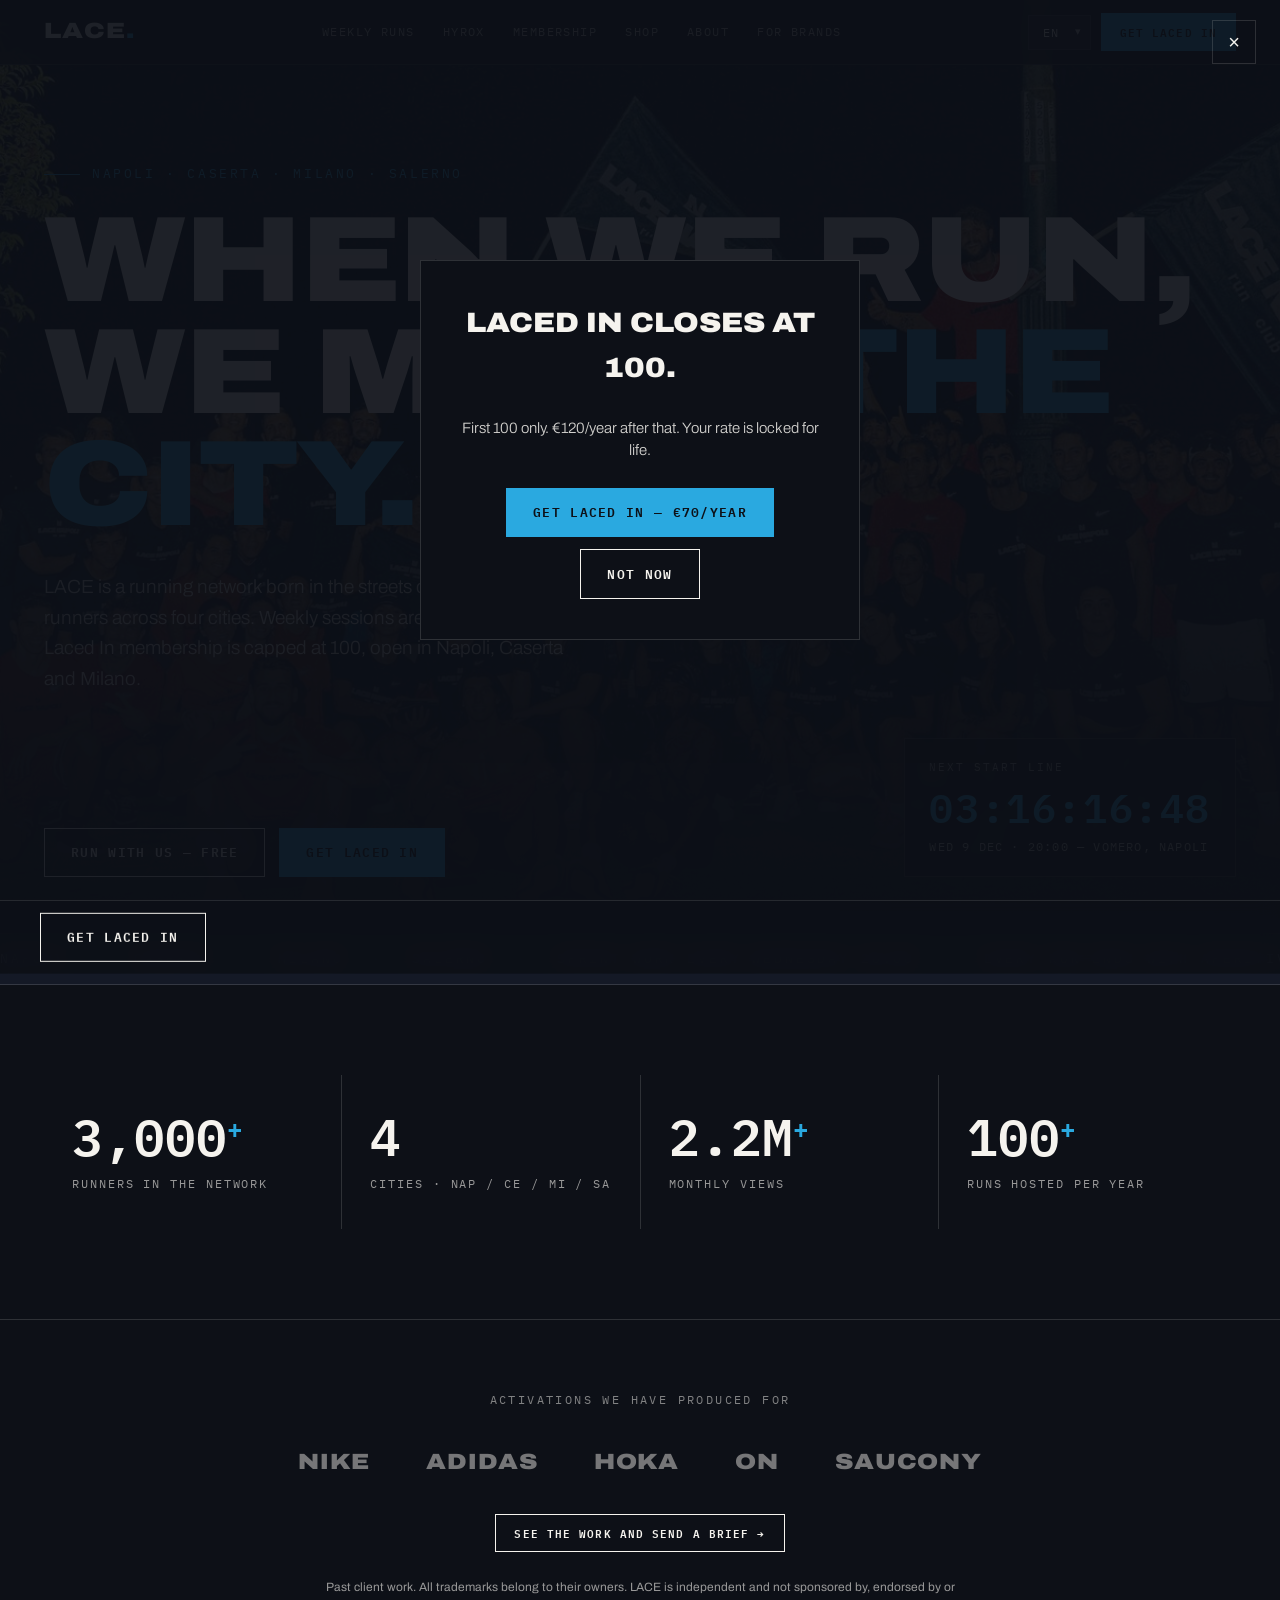
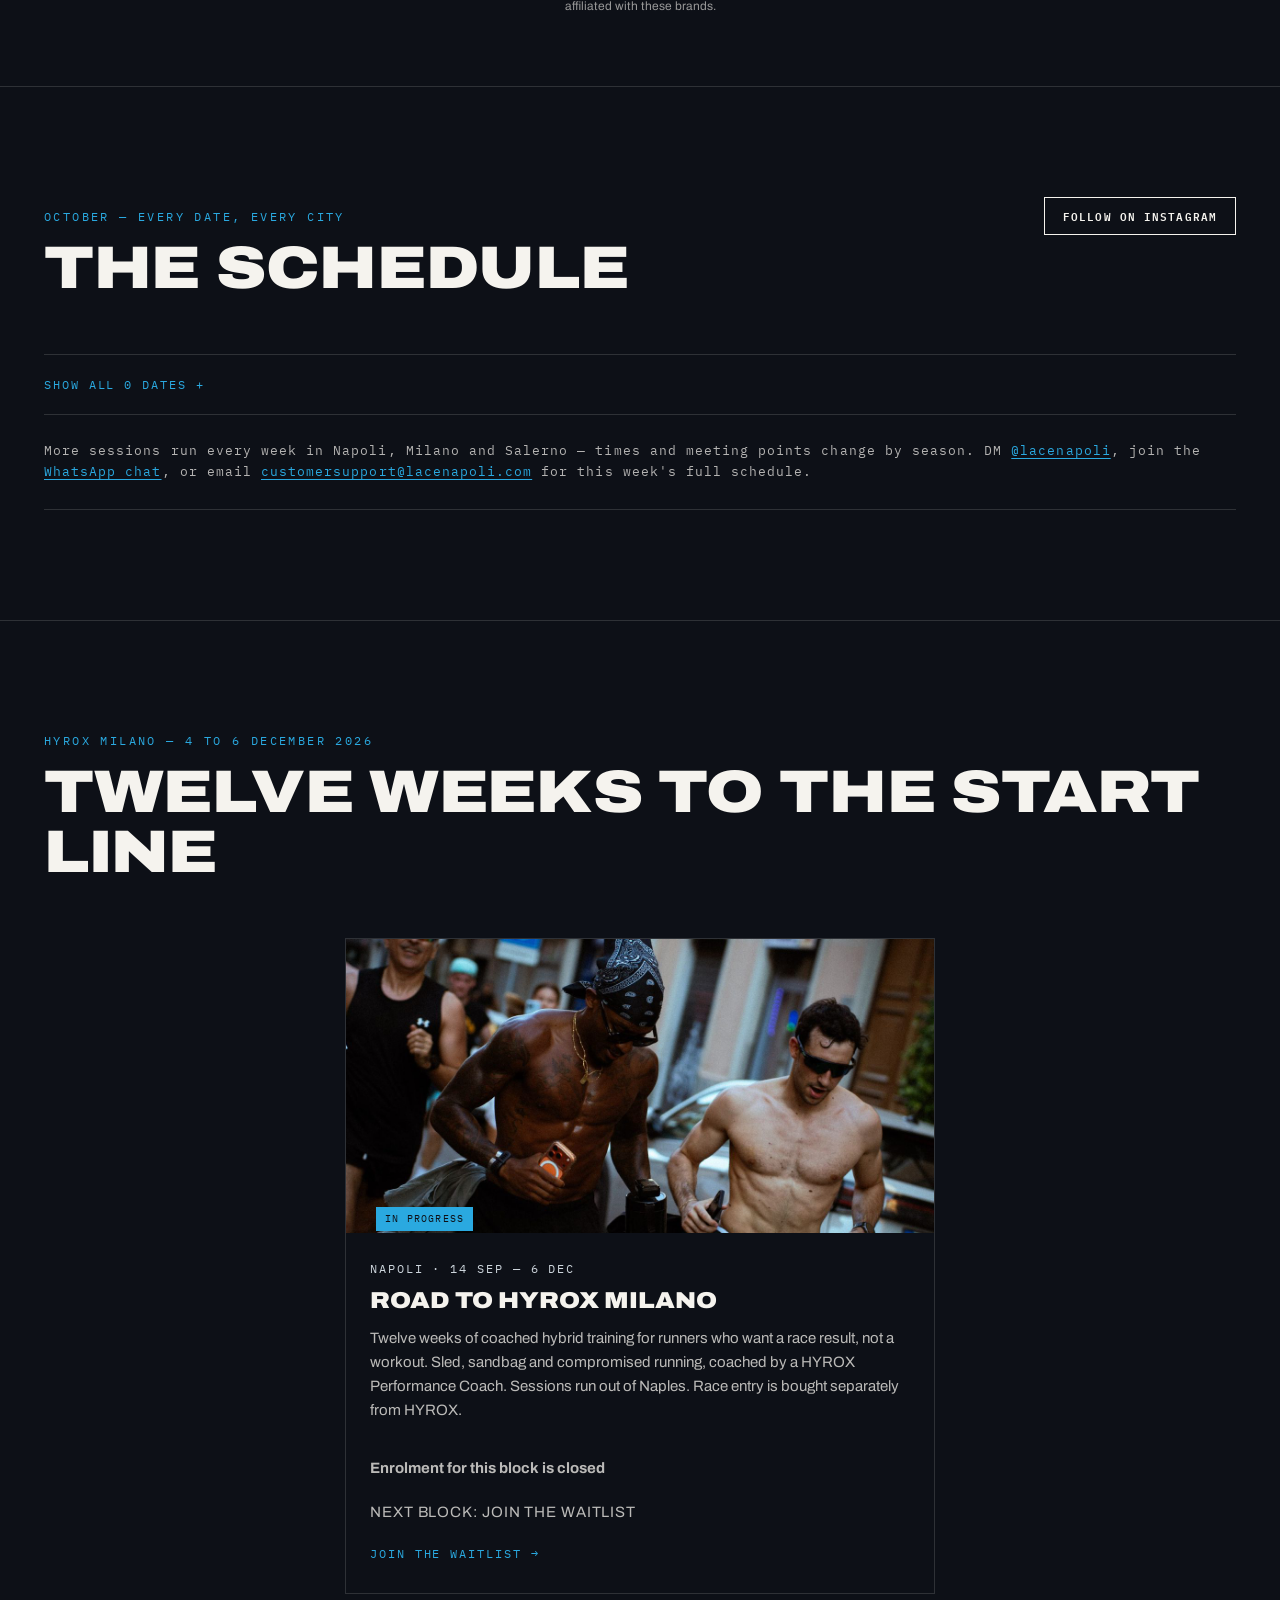
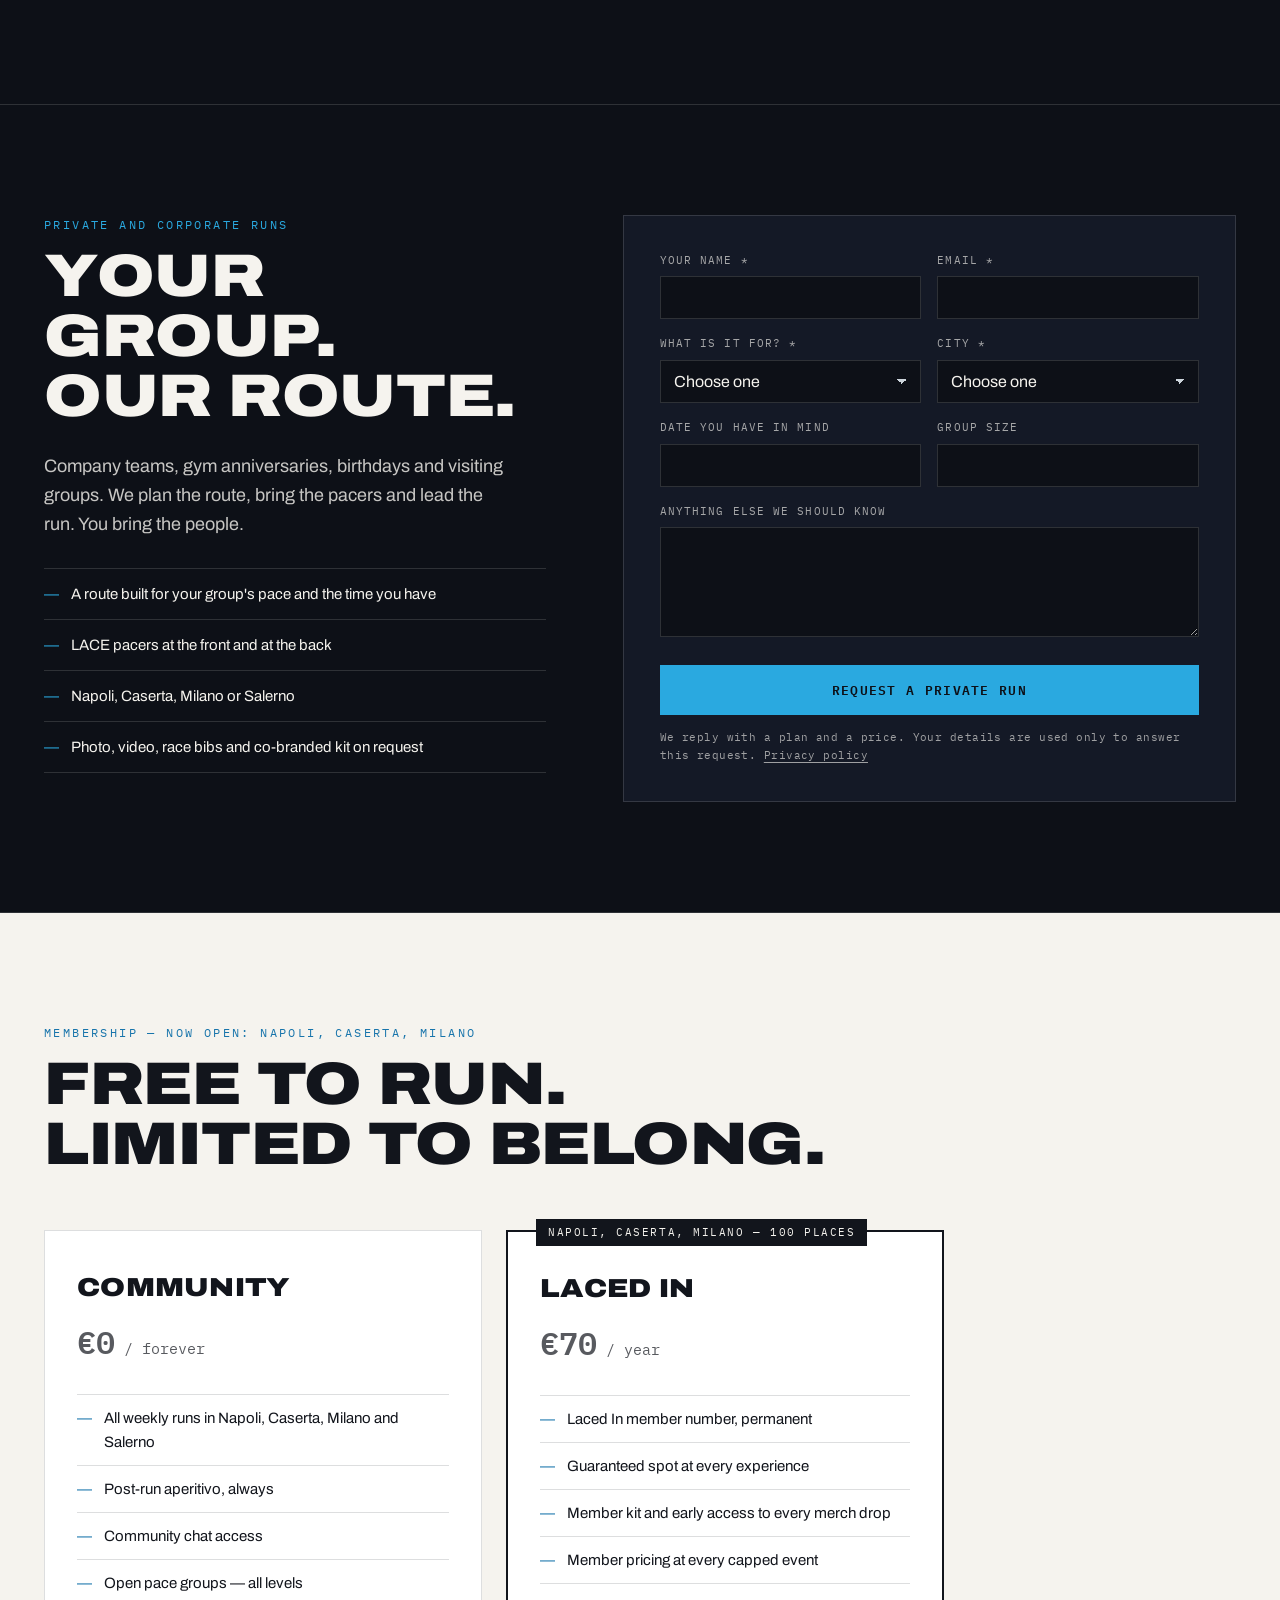
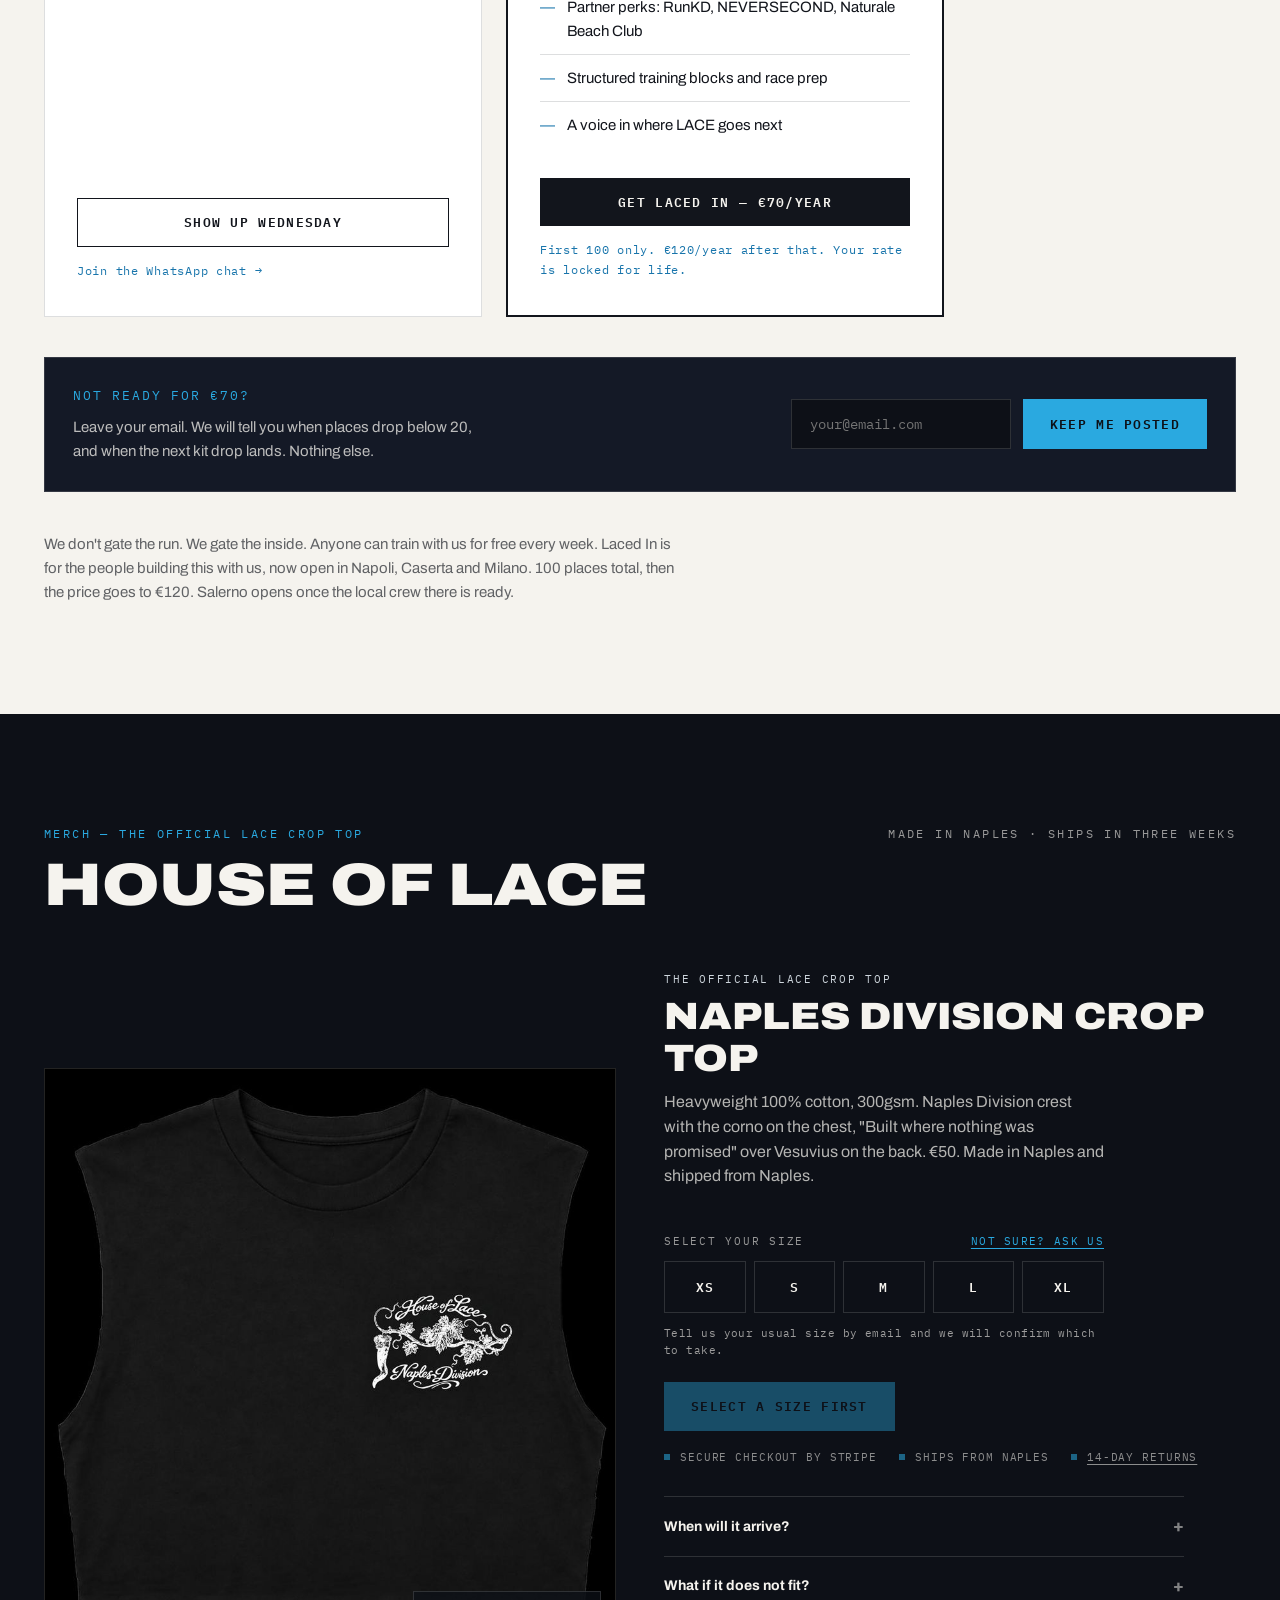
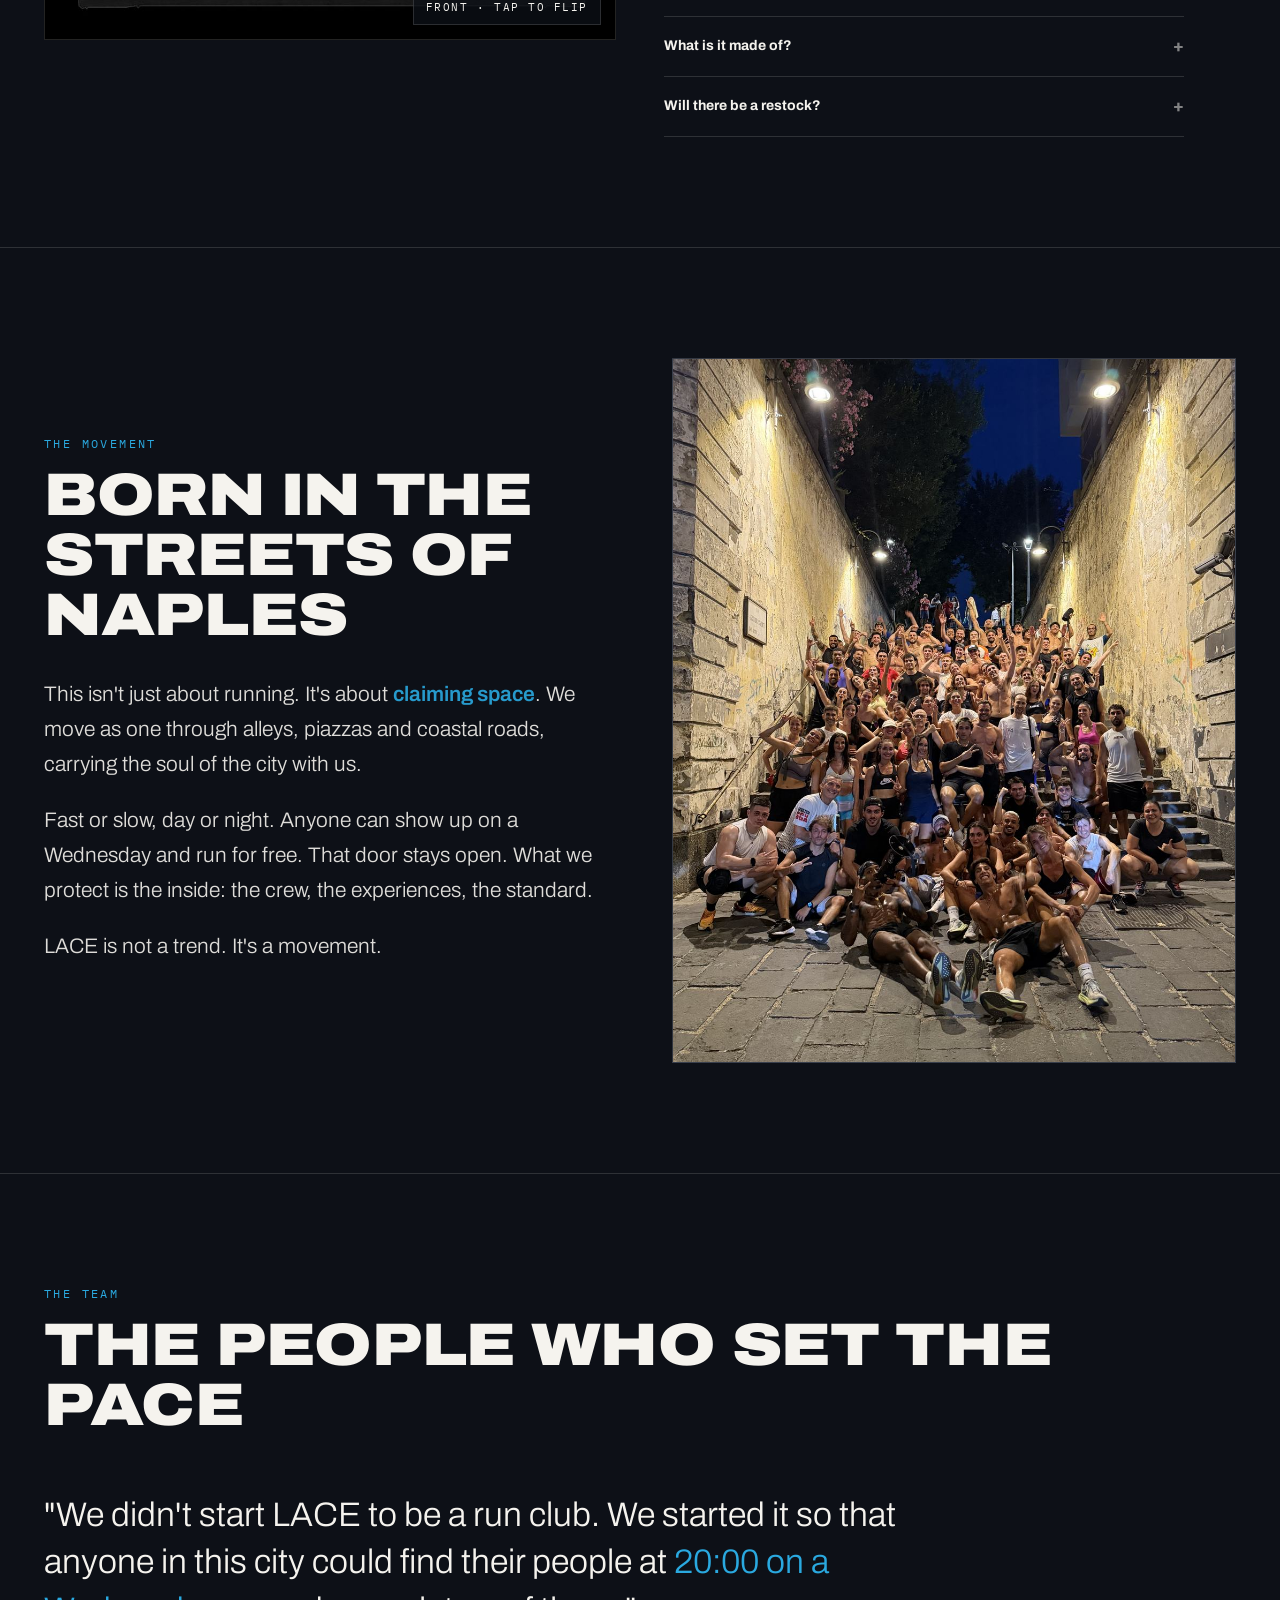
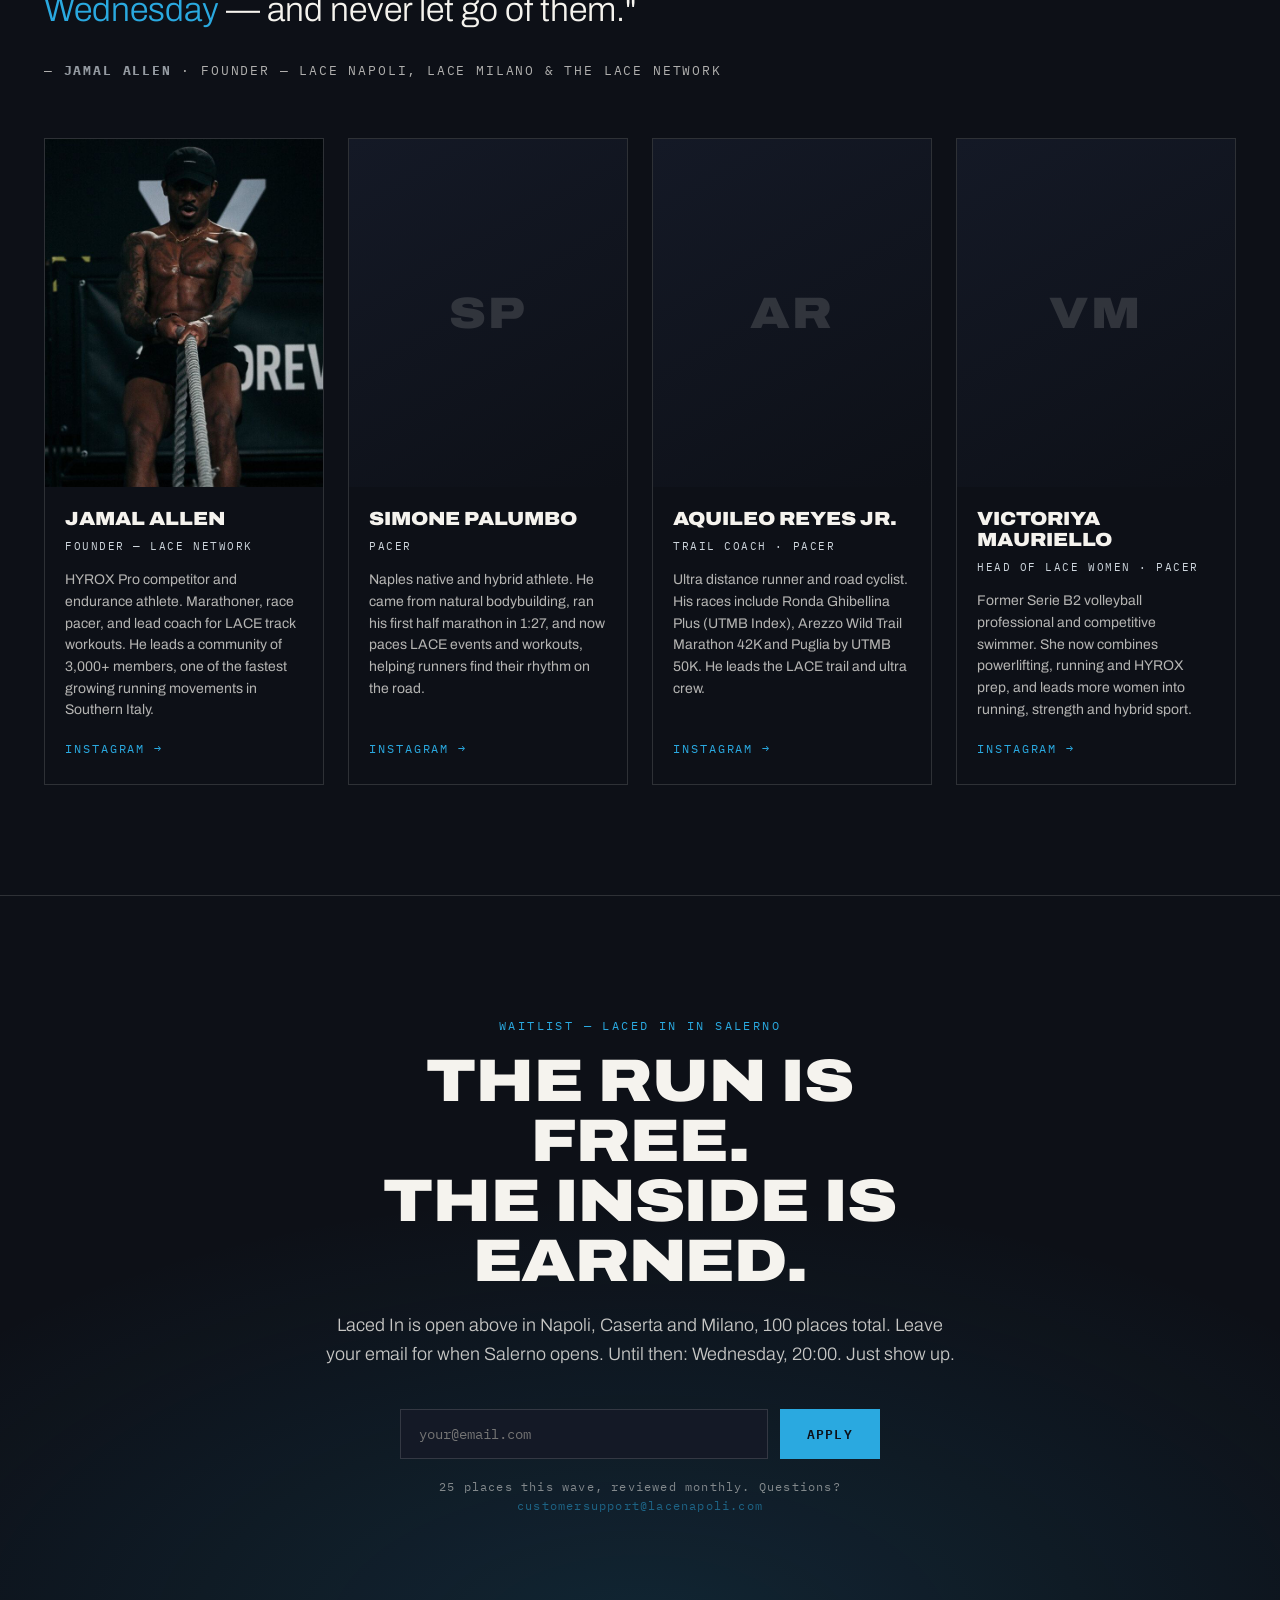
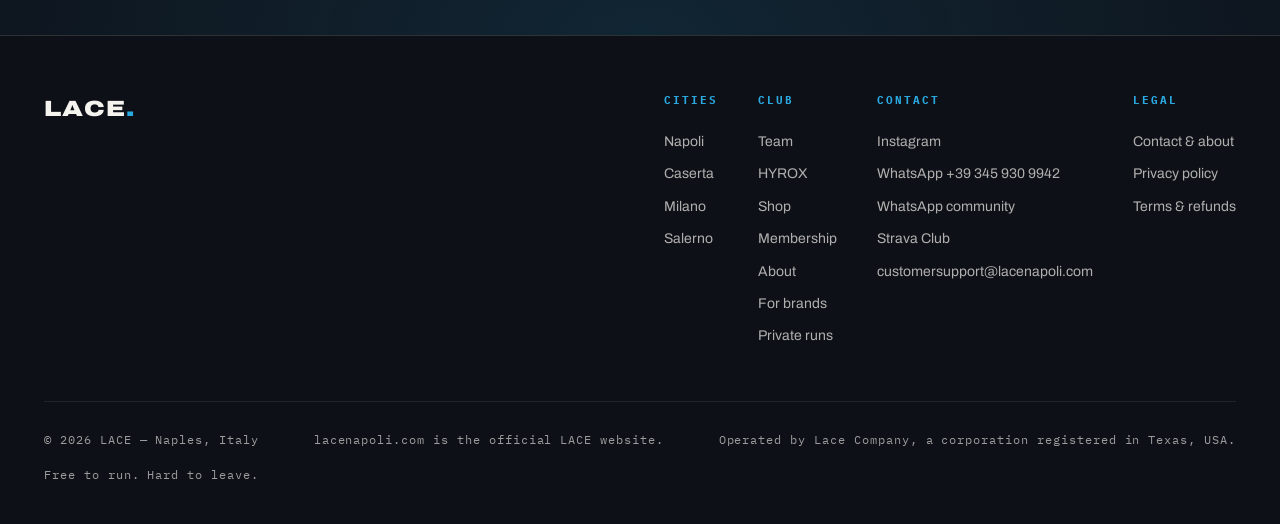
==== index.html @ c92b80b1 "Nike Tempo Sessions: connect the Luma RSVP link Co-Authored-By: Claude Opus 5.5 <noreply@anthropic.c" ====
<!DOCTYPE html>
<html lang="en">
<head>
<meta charset="UTF-8">
<meta name="viewport" content="width=device-width, initial-scale=1.0">
<title>LACE — Naples Running Club</title>

<!-- Google Analytics (GA4) -->
<script async src="https://www.googletagmanager.com/gtag/js?id=G-B7Z8K7R6M2"></script>
<script>
  window.dataLayer = window.dataLayer || [];
  function gtag(){dataLayer.push(arguments);}
  gtag('js', new Date());
  gtag('config', 'G-B7Z8K7R6M2');
</script>
<meta name="description" content="LACE is a running network born in the streets of Naples. Weekly runs in Napoli, Caserta, Milano and Salerno. Free to run. Laced In membership capped at 100, open in Napoli, Caserta and Milano.">
<link rel="canonical" href="https://lacenapoli.com/">
<meta name="theme-color" content="#0d1017">
<meta name="robots" content="index,follow">
<script type="application/ld+json">
{
  "@context": "https://schema.org",
  "@type": "Product",
  "name": "Naples Division Crop Top",
  "description": "Heavyweight 100% cotton crop top by House of LACE. Naples Division crest with the corno on the chest, 'Built where nothing was promised' over Vesuvius on the back. Made to order in Naples.",
  "brand": {
    "@type": "Brand",
    "name": "House of LACE"
  },
  "sku": "LACE-CROP-NAPLES-01",
  "material": "100% cotton, 300gsm",
  "url": "https://lacenapoli.com/#shop",
  "image": "https://lacenapoli.com/img/croptop-front.jpg",
  "offers": {
    "@type": "Offer",
    "price": "50.00",
    "priceCurrency": "EUR",
    "availability": "https://schema.org/InStock",
    "url": "https://lacenapoli.com/#shop",
    "seller": {
      "@type": "Organization",
      "name": "Lace Company"
    },
    "hasMerchantReturnPolicy": {
      "@type": "MerchantReturnPolicy",
      "applicableCountry": [
        "IT",
        "DE",
        "FR",
        "ES",
        "NL",
        "BE",
        "AT",
        "PT",
        "IE",
        "GB",
        "CH",
        "US"
      ],
      "returnPolicyCategory": "https://schema.org/MerchantReturnFiniteReturnWindow",
      "merchantReturnDays": 14,
      "returnMethod": "https://schema.org/ReturnByMail",
      "returnFees": "https://schema.org/ReturnShippingFees",
      "returnShippingFeesAmount": {
        "@type": "MonetaryAmount",
        "value": "15.00",
        "currency": "EUR"
      }
    },
    "shippingDetails": [
      {
        "@type": "OfferShippingDetails",
        "shippingRate": {
          "@type": "MonetaryAmount",
          "value": "8.00",
          "currency": "EUR"
        },
        "shippingDestination": [
          {
            "@type": "DefinedRegion",
            "addressCountry": "IT"
          }
        ],
        "deliveryTime": {
          "@type": "ShippingDeliveryTime",
          "handlingTime": {
            "@type": "QuantitativeValue",
            "minValue": 15,
            "maxValue": 21,
            "unitCode": "DAY"
          },
          "transitTime": {
            "@type": "QuantitativeValue",
            "minValue": 1,
            "maxValue": 3,
            "unitCode": "DAY"
          }
        }
      },
      {
        "@type": "OfferShippingDetails",
        "shippingRate": {
          "@type": "MonetaryAmount",
          "value": "15.00",
          "currency": "EUR"
        },
        "shippingDestination": [
          {
            "@type": "DefinedRegion",
            "addressCountry": "DE"
          },
          {
            "@type": "DefinedRegion",
            "addressCountry": "FR"
          },
          {
            "@type": "DefinedRegion",
            "addressCountry": "ES"
          },
          {
            "@type": "DefinedRegion",
            "addressCountry": "NL"
          },
          {
            "@type": "DefinedRegion",
            "addressCountry": "BE"
          },
          {
            "@type": "DefinedRegion",
            "addressCountry": "AT"
          },
          {
            "@type": "DefinedRegion",
            "addressCountry": "PT"
          },
          {
            "@type": "DefinedRegion",
            "addressCountry": "IE"
          }
        ],
        "deliveryTime": {
          "@type": "ShippingDeliveryTime",
          "handlingTime": {
            "@type": "QuantitativeValue",
            "minValue": 15,
            "maxValue": 21,
            "unitCode": "DAY"
          },
          "transitTime": {
            "@type": "QuantitativeValue",
            "minValue": 3,
            "maxValue": 7,
            "unitCode": "DAY"
          }
        }
      },
      {
        "@type": "OfferShippingDetails",
        "shippingRate": {
          "@type": "MonetaryAmount",
          "value": "25.00",
          "currency": "EUR"
        },
        "shippingDestination": [
          {
            "@type": "DefinedRegion",
            "addressCountry": "GB"
          },
          {
            "@type": "DefinedRegion",
            "addressCountry": "CH"
          },
          {
            "@type": "DefinedRegion",
            "addressCountry": "US"
          }
        ],
        "deliveryTime": {
          "@type": "ShippingDeliveryTime",
          "handlingTime": {
            "@type": "QuantitativeValue",
            "minValue": 15,
            "maxValue": 21,
            "unitCode": "DAY"
          },
          "transitTime": {
            "@type": "QuantitativeValue",
            "minValue": 7,
            "maxValue": 15,
            "unitCode": "DAY"
          }
        }
      }
    ]
  }
}
</script>
<meta name="author" content="LACE Napoli">
<meta name="publisher" content="LACE Napoli">
<link rel="icon" href="favicon.svg" type="image/svg+xml">
<link rel="apple-touch-icon" href="favicon.svg">

<!-- Open Graph / social share preview (Instagram bio link, WhatsApp, iMessage, Facebook) -->
<meta property="og:type" content="website">
<meta property="og:site_name" content="LACE">
<meta property="og:title" content="LACE — Naples Running Club">
<meta property="og:description" content="A running network born in the streets of Naples. 3,000+ runners across four cities. Weekly sessions are free and open. Laced In membership capped at 100, open in Napoli, Caserta and Milano.">
<meta property="og:url" content="https://lacenapoli.com/">
<meta property="og:image" content="https://lacenapoli.com/og-image.jpg">
<meta property="og:image:width" content="1200">
<meta property="og:image:height" content="630">
<meta property="og:locale" content="en_US">
<meta property="og:locale:alternate" content="it_IT">

<meta name="twitter:card" content="summary_large_image">
<meta name="twitter:title" content="LACE — Naples Running Club">
<meta name="twitter:description" content="Free weekly runs in Napoli, Caserta, Milano and Salerno. Laced In membership capped at 100, open in Napoli, Caserta and Milano.">
<meta name="twitter:image" content="https://lacenapoli.com/og-image.jpg">

<script type="application/ld+json">
{
  "@context":"https://schema.org",
  "@type":"SportsClub",
  "name":"LACE",
  "url":"https://lacenapoli.com/",
  "description":"LACE is a running network born in the streets of Naples, with weekly runs in Napoli, Caserta, Milano and Salerno.",
  "email":"customersupport@lacenapoli.com",
  "telephone":"+39 345 930 9942",
  "sameAs":["https://www.instagram.com/lacenapoli","https://www.instagram.com/lacemilanosocialclub","https://www.strava.com/clubs/1325540"],
  "contactPoint":{"@type":"ContactPoint","contactType":"customer support","telephone":"+39 345 930 9942","email":"customersupport@lacenapoli.com","availableLanguage":["English","Italian"]},
  "areaServed":[{"@type":"City","name":"Naples"},{"@type":"City","name":"Caserta"},{"@type":"City","name":"Milan"},{"@type":"City","name":"Salerno"}]
}
</script>

<link rel="preconnect" href="https://fonts.googleapis.com">
<link rel="preconnect" href="https://fonts.gstatic.com" crossorigin>
<link href="https://fonts.googleapis.com/css2?family=Archivo:wdth,wght@62..125,300..900&family=IBM+Plex+Mono:wght@400;500;600&display=swap" rel="stylesheet">
<style>
:root{
  --night:#0d1017;
  --night-2:#141926;
  --azzurro:#2aa9e0;
  --sodium:#cdd5dc;
  --paper:#f5f3ee;
  --ink:#12151c;
  --line:rgba(245,243,238,.14);
  --line-dark:rgba(18,21,28,.14);
  --mono:'IBM Plex Mono',monospace;
  --sans:'Archivo',sans-serif;
}
*{margin:0;padding:0;box-sizing:border-box}
html{scroll-behavior:smooth}
body{font-family:var(--sans);background:var(--night);color:var(--paper);font-size:17px;line-height:1.6;-webkit-font-smoothing:antialiased}
img{max-width:100%;display:block}
a{color:inherit;text-decoration:none}
::selection{background:var(--azzurro);color:var(--night)}

.mono{font-family:var(--mono)}
.wrap{max-width:1240px;margin:0 auto;padding:0 24px}

/* ---------- ANNOUNCEMENT BAR ---------- */
.announce-bar{position:fixed;top:0;left:0;right:0;z-index:101;background:var(--azzurro);color:var(--night);border-bottom:1px solid var(--line)}
.announce-in{max-width:1240px;margin:0 auto;padding:11px 48px 11px 24px;position:relative;display:flex;align-items:center;justify-content:center;gap:10px;font-family:var(--mono);font-size:12px;letter-spacing:.05em;text-transform:uppercase;text-align:center;line-height:1.5}
.announce-in b{font-weight:800}
.announce-x{position:absolute;right:12px;top:50%;transform:translateY(-50%);background:none;border:none;color:var(--night);font-size:20px;line-height:1;cursor:pointer;padding:6px 8px;opacity:.7}
.announce-x:hover{opacity:1}

/* ---------- NAV ---------- */
nav{position:fixed;top:var(--ann-h,0px);left:0;right:0;z-index:100;background:rgba(13,16,23,.85);backdrop-filter:blur(12px);border-bottom:1px solid var(--line);transition:top .2s ease}
.nav-in{max-width:1240px;margin:0 auto;padding:0 24px;height:64px;display:flex;align-items:center;justify-content:space-between;gap:16px}
.logo{font-weight:900;font-stretch:125%;font-size:22px;letter-spacing:.06em}
.logo span{color:var(--azzurro)}
.nav-links{display:flex;gap:28px;align-items:center}
@media(max-width:1120px){.nav-links{gap:18px}}
.nav-links a{font-family:var(--mono);font-size:12px;letter-spacing:.12em;text-transform:uppercase;opacity:.75;transition:opacity .2s}
.nav-links a:hover,.nav-links a:focus-visible{opacity:1}
.btn{display:inline-block;font-family:var(--mono);font-size:13px;font-weight:600;letter-spacing:.1em;text-transform:uppercase;padding:13px 26px;border:1px solid var(--paper);transition:all .2s;cursor:pointer;background:none;color:var(--paper)}
.btn:hover,.btn:focus-visible{background:var(--paper);color:var(--night)}
.btn-solid{background:var(--azzurro);border-color:var(--azzurro);color:var(--night)}
.btn-solid:hover,.btn-solid:focus-visible{background:var(--paper);border-color:var(--paper)}
.btn-sm{padding:9px 18px;font-size:11px}
.nav-cta{display:flex;gap:10px;align-items:center}

/* language switch */
.lang{position:relative}
.lang select{appearance:none;-webkit-appearance:none;background:var(--night-2);color:var(--paper);border:1px solid var(--line);font-family:var(--mono);font-size:12px;letter-spacing:.1em;padding:9px 30px 9px 14px;cursor:pointer;text-transform:uppercase}
.lang::after{content:"▾";position:absolute;right:10px;top:50%;transform:translateY(-50%);pointer-events:none;font-size:11px;opacity:.7}
.lang select:focus-visible{outline:2px solid var(--azzurro)}

/* mobile menu */
.menu-btn{display:none;background:none;border:1px solid var(--line);width:40px;height:40px;cursor:pointer;flex-direction:column;align-items:center;justify-content:center;gap:5px;padding:0}
.menu-btn span{display:block;width:18px;height:2px;background:var(--paper);transition:transform .2s,opacity .2s}
.menu-btn.open span:nth-child(1){transform:translateY(7px) rotate(45deg)}
.menu-btn.open span:nth-child(2){opacity:0}
.menu-btn.open span:nth-child(3){transform:translateY(-7px) rotate(-45deg)}
@media(max-width:960px){
  .menu-btn{display:flex}
  .nav-links{display:none;position:absolute;top:64px;left:0;right:0;background:rgba(13,16,23,.97);backdrop-filter:blur(12px);border-bottom:1px solid var(--line);flex-direction:column;gap:0;padding:8px 0}
  .nav-links.open{display:flex}
  .nav-links a{padding:15px 24px;font-size:14px;border-top:1px solid var(--line)}
}
@media(max-width:400px){.btn-sm{padding:9px 12px;font-size:10px}}

/* ---------- HERO ---------- */
header{min-height:100svh;display:flex;flex-direction:column;justify-content:flex-end;position:relative;overflow:hidden;padding-top:calc(64px + var(--ann-h,0px));transition:padding-top .2s ease}
.hero-bg{position:absolute;inset:0;background:
  radial-gradient(ellipse 80% 55% at 70% 15%, rgba(42,169,224,.16), transparent 60%),
  radial-gradient(ellipse 55% 40% at 15% 85%, rgba(42,169,224,.08), transparent 60%),
  linear-gradient(180deg,#0d1017 0%,#10151f 100%)}
.hero-bg::after{content:"";position:absolute;inset:0;background-image:repeating-linear-gradient(90deg,transparent 0 119px,rgba(245,243,238,.03) 119px 120px)}
/* Hero is a still image. The video that used to sit here was 4.8MB and never
   finished downloading on mobile, which is where nearly all traffic lands.
   The overlay below keeps type readable on top of it. */
.hero-video{position:absolute;inset:0;width:100%;height:100%;object-fit:cover;opacity:.9}
.hero-overlay{position:absolute;inset:0;background:linear-gradient(180deg,rgba(13,16,23,.30) 0%,rgba(13,16,23,.42) 45%,rgba(13,16,23,.88) 82%,rgba(13,16,23,.98) 100%)}
.hero-in{position:relative;max-width:1240px;margin:0 auto;padding:100px 24px 56px;width:100%}
.hero-eyebrow{font-family:var(--mono);font-size:13px;letter-spacing:.2em;text-transform:uppercase;color:var(--azzurro);margin-bottom:20px;display:flex;align-items:center;gap:12px}
.hero-eyebrow::before{content:"";width:36px;height:1px;background:var(--azzurro)}
h1{font-weight:900;font-stretch:118%;text-transform:uppercase;font-size:clamp(52px,9.5vw,132px);line-height:.92;letter-spacing:-.01em;margin-bottom:32px}
h1 em{font-style:normal;color:var(--azzurro)}
.hero-sub{max-width:540px;font-size:19px;font-weight:300;opacity:.85;margin-bottom:44px}
.hero-row{display:flex;flex-wrap:wrap;align-items:flex-end;justify-content:space-between;gap:32px}
.hero-ctas{display:flex;gap:14px;flex-wrap:wrap}

/* timing clock */
.clock{border:1px solid var(--line);padding:20px 24px;min-width:300px;background:rgba(13,16,23,.6);backdrop-filter:blur(6px)}
.clock-label{font-family:var(--mono);font-size:11px;letter-spacing:.18em;text-transform:uppercase;opacity:.6;margin-bottom:10px}
.clock-time{font-family:var(--mono);font-size:40px;font-weight:600;letter-spacing:.04em;color:var(--azzurro);font-variant-numeric:tabular-nums;line-height:1}
.clock-meta{font-family:var(--mono);font-size:12px;letter-spacing:.1em;text-transform:uppercase;opacity:.7;margin-top:10px}


/* ---------- TICKER ---------- */
.ticker{border-top:1px solid var(--line);border-bottom:1px solid var(--line);overflow:hidden;background:var(--night-2)}
.ticker-track{display:flex;gap:0;white-space:nowrap;animation:scroll 32s linear infinite;width:max-content}
@keyframes scroll{to{transform:translateX(-50%)}}
.ticker span{font-family:var(--mono);font-size:13px;letter-spacing:.22em;text-transform:uppercase;padding:14px 0;opacity:.8}
.ticker b{color:var(--azzurro);font-weight:600;padding:0 18px}
@media (prefers-reduced-motion: reduce){.ticker-track{animation:none}}

/* ---------- PROOF ---------- */
.proof{padding:90px 0;border-bottom:1px solid var(--line)}
.proof-grid{display:grid;grid-template-columns:repeat(4,1fr);gap:1px;background:var(--line)}
.proof-cell{background:var(--night);padding:36px 28px}
.proof-num{font-family:var(--mono);font-size:clamp(34px,4vw,52px);font-weight:600;color:var(--paper);line-height:1;font-variant-numeric:tabular-nums}
.proof-num sup{font-size:.5em;color:var(--azzurro)}
.proof-lab{font-family:var(--mono);font-size:12px;letter-spacing:.16em;text-transform:uppercase;opacity:.6;margin-top:12px}

/* ---------- SECTION HEADERS ---------- */
.sec-head{display:flex;align-items:baseline;justify-content:space-between;gap:24px;margin-bottom:56px;flex-wrap:wrap}
.sec-tag{font-family:var(--mono);font-size:12px;letter-spacing:.2em;text-transform:uppercase;color:var(--azzurro)}
h2{font-weight:900;font-stretch:118%;text-transform:uppercase;font-size:clamp(34px,5vw,60px);line-height:1;letter-spacing:-.005em;margin-top:12px}

/* ---------- MANIFESTO ---------- */
.manifesto{padding:110px 0;border-bottom:1px solid var(--line)}
.mani-grid{display:grid;grid-template-columns:1fr 1fr;gap:64px;align-items:center}
.mani-copy p{font-size:21px;font-weight:300;line-height:1.65;opacity:.9;margin-bottom:22px}
.mani-copy strong{font-weight:600;color:var(--azzurro)}
.photo{aspect-ratio:4/5;background:linear-gradient(160deg,#1a2233,#0f1420);border:1px solid var(--line);display:flex;align-items:flex-end;padding:18px;position:relative;overflow:hidden}
.photo::before{content:"";position:absolute;inset:0;background:radial-gradient(ellipse 70% 50% at 60% 30%,rgba(42,169,224,.14),transparent)}
.photo-tag{font-family:var(--mono);font-size:11px;letter-spacing:.14em;text-transform:uppercase;opacity:.45;position:relative}

/* ---------- MEMBERSHIP (light section) ---------- */
.private{padding:110px 0;border-bottom:1px solid var(--line)}
.pv-grid{display:grid;grid-template-columns:.9fr 1.1fr;gap:clamp(32px,6vw,80px);align-items:start}
.pv-lede{font-size:18px;opacity:.8;max-width:46ch;margin-top:26px}
.pv-list{list-style:none;margin-top:30px;border-bottom:1px solid var(--line)}
.pv-list li{padding:13px 0;border-top:1px solid var(--line);font-size:15px;display:flex;gap:12px}
.pv-list li::before{content:"—";color:var(--azzurro);flex-shrink:0}
.pv-form{background:var(--night-2);border:1px solid var(--line);padding:clamp(22px,3.4vw,36px)}
.pv-row{display:grid;grid-template-columns:1fr 1fr;gap:0 16px}
.pv-f{display:block;margin-bottom:16px}
.pv-f>span{display:block;font-family:var(--mono);font-size:11px;letter-spacing:.1em;text-transform:uppercase;opacity:.65;margin-bottom:7px}
.pv-f input,.pv-f select,.pv-f textarea{width:100%;background:var(--night);border:1px solid var(--line);color:var(--paper);font-family:var(--sans);font-size:16px;padding:12px 13px;outline:none;border-radius:0;appearance:none;-webkit-appearance:none}
.pv-f textarea{min-height:110px;resize:vertical;line-height:1.5}
.pv-f select{background-image:linear-gradient(45deg,transparent 50%,var(--sodium) 50%),linear-gradient(135deg,var(--sodium) 50%,transparent 50%);background-position:calc(100% - 18px) 50%,calc(100% - 13px) 50%;background-size:5px 5px,5px 5px;background-repeat:no-repeat;padding-right:36px}
.pv-f input:focus,.pv-f select:focus,.pv-f textarea:focus{border-color:var(--azzurro)}
.pv-hp{position:absolute;left:-9999px;width:1px;height:1px;overflow:hidden}
.pv-form .btn{width:100%;margin-top:4px}
.pv-form .btn[disabled]{opacity:.5;cursor:wait}
.pv-err{display:none;font-family:var(--mono);font-size:12.5px;color:#ff8a65;margin-top:12px}
.pv-note{font-family:var(--mono);font-size:11px;letter-spacing:.04em;line-height:1.6;opacity:.62;margin-top:14px}
.pv-note a{text-decoration:underline;text-underline-offset:3px}
.pv-done{font-family:var(--mono);letter-spacing:.06em;line-height:1.7;padding:8px 0}
@media(max-width:960px){.pv-grid{grid-template-columns:1fr}}
@media(max-width:560px){.private{padding:72px 0}.pv-row{grid-template-columns:1fr}}
.membership{background:var(--paper);color:var(--ink);padding:110px 0}
.membership .sec-tag{color:#1774ab}
.tiers{display:grid;grid-template-columns:repeat(2,1fr);gap:24px;max-width:900px}
.tier{border:1px solid var(--line-dark);padding:36px 32px;display:flex;flex-direction:column;background:#fff}
.tier.featured{border:2px solid var(--ink);position:relative}
.tier-flag{position:absolute;top:-13px;left:28px;background:var(--ink);color:var(--paper);font-family:var(--mono);font-size:11px;letter-spacing:.14em;text-transform:uppercase;padding:5px 12px}
.tier-name{font-weight:900;font-stretch:118%;text-transform:uppercase;font-size:26px;letter-spacing:.01em}
.tier-price{font-family:var(--mono);font-size:15px;margin:8px 0 26px;opacity:.7}
.tier-price b{font-size:32px;font-weight:600;opacity:1;color:var(--ink)}
.tier ul{list-style:none;flex:1;margin-bottom:30px}
.tier li{padding:11px 0;border-top:1px solid var(--line-dark);font-size:15px;display:flex;gap:12px}
.tier li::before{content:"—";color:#1774ab;flex-shrink:0}
.tier .btn{border-color:var(--ink);color:var(--ink);text-align:center}
.tier .btn:hover,.tier .btn:focus-visible{background:var(--ink);color:var(--paper)}
.tier.featured .btn{background:var(--ink);color:var(--paper)}
.tier.featured .btn:hover,.tier.featured .btn:focus-visible{background:var(--azzurro);border-color:var(--azzurro);color:var(--night)}
.tier-note{font-family:var(--mono);font-size:12px;letter-spacing:.06em;margin-top:14px;color:#1774ab}
.membership-foot{font-size:15px;opacity:.65;margin-top:40px;max-width:640px}
/* soft capture: catches the people who just decided not to pay, at the moment they decide it */
.catch{margin-top:40px;padding:28px;border:1px solid var(--line);background:var(--night-2);color:var(--paper);display:flex;flex-wrap:wrap;gap:24px;align-items:center;justify-content:space-between}
.catch-copy{flex:1;min-width:260px}
.catch-h{font-family:var(--mono);font-size:13px;letter-spacing:.14em;text-transform:uppercase;color:var(--azzurro);margin-bottom:8px}
.catch-p{font-size:15px;opacity:.75;max-width:420px}
.catch-form{display:flex;gap:12px;flex-wrap:wrap}
.catch-form input{background:var(--night);border:1px solid var(--line);color:var(--paper);font-family:var(--mono);font-size:14px;padding:14px 18px;outline:none;min-width:220px}
.catch-form input:focus{border-color:var(--azzurro)}
.catch-done{font-family:var(--mono);font-size:13px;letter-spacing:.1em;text-transform:uppercase;color:var(--azzurro)}
@media(max-width:640px){.catch{padding:22px;flex-direction:column;align-items:stretch}.catch-form{flex-direction:column}.catch-form input{min-width:0}}

/* ---------- SCHEDULE ---------- */
.schedule{padding:110px 0;border-bottom:1px solid var(--line)}
.sched-row{display:grid;grid-template-columns:90px 1.2fr 1.3fr 90px 120px;gap:20px;align-items:center;padding:26px 0;border-top:1px solid var(--line);transition:background .2s}
.sched-row:last-of-type{border-bottom:1px solid var(--line)}
.sched-row:hover{background:var(--night-2)}
.sched-day{font-family:var(--mono);font-size:13px;letter-spacing:.14em;text-transform:uppercase;color:var(--sodium)}
.sched-title{font-weight:900;font-stretch:112%;text-transform:uppercase;font-size:22px}
.sched-date{font-family:var(--mono);font-size:12px;opacity:.55;letter-spacing:.06em;margin-top:3px}
.sched-city{font-family:var(--mono);font-size:13px;opacity:.65;letter-spacing:.06em}
.sched-time{font-family:var(--mono);font-size:15px;font-weight:600;text-align:right;font-variant-numeric:tabular-nums}
.sched-row.rsvp{cursor:pointer}
.sched-rsvp{font-family:var(--mono);font-size:12px;letter-spacing:.14em;text-transform:uppercase;color:var(--azzurro);text-align:right;white-space:nowrap}
.sched-row.rsvp:hover .sched-rsvp{text-decoration:underline}
/* paused state: rows stay visible so people can see the week, but read as inactive */
.sched-row.paused{opacity:.45}
.sched-row.paused:hover{background:none}
.sched-row.paused .sched-time{text-decoration:line-through}
.sched-row.paused .sched-rsvp{color:var(--sodium);text-decoration:none;cursor:default;letter-spacing:.08em}
@media(max-width:960px){.sched-row.paused .sched-rsvp{font-size:11px;letter-spacing:.04em}}
.schedule:not(.all) .is-more{display:none}
.sched-more{display:block;width:100%;background:none;border:0;border-top:1px solid var(--line);color:var(--azzurro);font-family:var(--mono);font-size:12px;letter-spacing:.16em;text-transform:uppercase;padding:22px 0;cursor:pointer;text-align:left}
.sched-more:hover,.sched-more:focus-visible{color:var(--paper)}
.sched-note{font-family:var(--mono);font-size:13px;letter-spacing:.08em;color:rgba(245,243,238,.72);padding:26px 0;border-top:1px solid var(--line);border-bottom:1px solid var(--line)}
.sched-note a{color:var(--azzurro);text-decoration:underline;text-underline-offset:3px}
.sched-feature{display:grid;grid-template-columns:240px 1fr;gap:32px;align-items:center;padding:26px;margin:0 0 2px;border-left:3px solid var(--azzurro);background:rgba(255,255,255,.05)}
.sf-flyer{display:block;line-height:0}
.sf-flyer img{display:block;width:100%;height:auto;aspect-ratio:1240/1754}
.sf-kicker{font-family:var(--mono);font-size:12px;letter-spacing:.16em;text-transform:uppercase;color:var(--azzurro);margin-bottom:10px}
.sf-title{font-weight:900;font-stretch:112%;text-transform:uppercase;font-size:clamp(28px,3.4vw,44px);line-height:1;letter-spacing:-.01em;margin:0 0 18px}
.sf-facts{list-style:none;margin:0 0 16px;padding:0;font-family:var(--mono);font-size:13px;letter-spacing:.08em;text-transform:uppercase;line-height:1.9}
.sf-text{font-size:15px;line-height:1.6;color:rgba(245,243,238,.8);margin:0 0 18px;max-width:52ch}
.sf-short{display:none}
.sf-cta{display:inline-block;font-family:var(--mono);font-size:12px;letter-spacing:.14em;text-transform:uppercase;color:var(--sodium)}
a.sf-cta{color:var(--azzurro);text-decoration:underline;text-underline-offset:3px}
@media(max-width:640px){
  /* phone: small flyer beside the headline, details underneath */
  .sched-feature{grid-template-columns:100px 1fr;gap:0 16px;align-items:start;padding:16px}
  .sf-body{display:contents}
  .sf-flyer{grid-column:1;grid-row:1/4}
  .sf-kicker,.sf-title,.sf-facts{grid-column:2;min-width:0}
  .sf-kicker{font-size:10px;margin-bottom:6px}
  .sf-title{font-size:24px;margin-bottom:10px}
  .sf-facts{font-size:11px;letter-spacing:0;line-height:1.8;margin:0}
  .sf-long{display:none}
  .sf-short{display:inline}
  .sf-text,.sf-cta{grid-column:1/-1}
  .sf-text{margin:16px 0 12px;font-size:14px}
}
.sched-psa{font-family:var(--mono);font-size:12px;line-height:1.6;letter-spacing:.08em;text-transform:uppercase;padding:14px 18px;margin:0 0 2px;border-left:3px solid var(--azzurro);background:rgba(255,255,255,.05)}

/* ---------- EXPERIENCES ---------- */
.exp{padding:110px 0;border-bottom:1px solid var(--line)}
.exp-grid{display:grid;grid-template-columns:repeat(auto-fit,minmax(300px,590px));gap:24px;justify-content:center}
.exp-card{border:1px solid var(--line);display:flex;flex-direction:column;transition:border-color .2s}
.exp-card:hover{border-color:var(--azzurro)}
.exp-img{aspect-ratio:16/8;overflow:hidden;background:linear-gradient(150deg,#182238,#0e1320);display:flex;align-items:flex-end;padding:16px;position:relative}
.exp-img.amber{background:linear-gradient(150deg,#161d2b,#0d1119)}
.exp-img img{position:absolute;inset:0;width:100%;height:100%;object-fit:cover;z-index:0}
.exp-img .exp-badge{position:relative;z-index:1}
.exp-body{padding:26px 24px 30px;flex:1;display:flex;flex-direction:column}.exp-price{font-weight:700;margin:14px 0 2px}.exp-deadline{font-size:13px;letter-spacing:.06em;text-transform:uppercase;opacity:.7;margin:0 0 4px}
.exp-date{font-family:var(--mono);font-size:12px;letter-spacing:.16em;text-transform:uppercase;color:var(--sodium);margin-bottom:10px}
.exp-title{font-weight:900;font-stretch:112%;text-transform:uppercase;font-size:23px;line-height:1.1;margin-bottom:12px}
.exp-body p{font-size:15px;opacity:.75;flex:1;margin-bottom:20px}
.exp-link{font-family:var(--mono);font-size:12px;letter-spacing:.16em;text-transform:uppercase;color:var(--azzurro)}
.exp-badge{font-family:var(--mono);font-size:10px;letter-spacing:.12em;text-transform:uppercase;background:var(--azzurro);color:var(--night);padding:4px 9px;position:absolute;top:14px;left:14px}

/* ---------- FOUNDER ---------- */
.founder{padding:110px 0;border-bottom:1px solid var(--line)}
.founder-grid{display:grid;grid-template-columns:1fr 1.3fr;gap:64px;align-items:center}
blockquote{font-weight:300;font-size:clamp(24px,3vw,34px);line-height:1.4}
blockquote em{font-style:normal;color:var(--azzurro)}
.founder-sig{margin-top:28px;font-family:var(--mono);font-size:13px;letter-spacing:.14em;text-transform:uppercase;opacity:.7}
.founder-sig b{color:var(--sodium)}

/* ---------- SHOP ---------- */
.shop{padding:110px 0;border-bottom:1px solid var(--line)}
/* ---- shop conversion block ---- */
.size-pick{max-width:440px;margin:24px 0 22px}
.sp-head{display:flex;justify-content:space-between;align-items:center;margin-bottom:10px}
.sp-label{font-family:var(--mono);font-size:11px;letter-spacing:.16em;text-transform:uppercase;opacity:.6}
.sp-chart-btn{background:none;border:none;padding:0;cursor:pointer;font-family:var(--mono);font-size:11px;letter-spacing:.12em;text-transform:uppercase;color:var(--azzurro);text-decoration:underline;text-underline-offset:3px}
.sp-row{display:flex;gap:8px;flex-wrap:wrap}
.sp-btn{flex:1;min-width:56px;padding:14px 0;background:none;border:1px solid var(--line);color:var(--paper);font-family:var(--mono);font-size:13px;font-weight:600;letter-spacing:.08em;cursor:pointer;transition:all .18s}
.sp-btn:hover{border-color:var(--sodium)}
.sp-btn.sel{background:var(--paper);border-color:var(--paper);color:var(--night)}
.sp-btn.out{opacity:.28;cursor:not-allowed;text-decoration:line-through}
.sp-fit{font-family:var(--mono);font-size:11px;letter-spacing:.04em;opacity:.62;margin-top:12px;line-height:1.6}
.btn-buy.is-locked{opacity:.4;pointer-events:none}
.trust-strip{list-style:none;margin:18px 0 0;padding:0;display:flex;flex-wrap:wrap;gap:8px 22px;font-family:var(--mono);font-size:11px;letter-spacing:.08em;text-transform:uppercase;opacity:.55}
.trust-strip li{position:relative;padding-left:16px}
.trust-strip li::before{content:"";position:absolute;left:0;top:5px;width:6px;height:6px;background:var(--azzurro)}
.trust-strip a{color:inherit;text-decoration:underline;text-underline-offset:3px}
.ship-line{font-size:13px;line-height:1.65;opacity:.6;margin-top:14px;max-width:440px}
.faq{margin-top:30px;max-width:520px;border-top:1px solid var(--line)}
.faq details{border-bottom:1px solid var(--line)}
.faq summary{cursor:pointer;list-style:none;padding:15px 0;font-size:14px;font-weight:700;display:flex;justify-content:space-between;align-items:center;gap:14px}
.faq summary::-webkit-details-marker{display:none}
.faq summary::after{content:"+";font-family:var(--mono);font-size:18px;opacity:.5;flex:none}
.faq details[open] summary::after{content:"–"}
.faq p{font-size:13.5px;line-height:1.7;opacity:.62;padding:0 0 16px}
.buy-bar{position:fixed;left:0;right:0;bottom:0;z-index:150;display:none;align-items:center;justify-content:space-between;gap:14px;padding:12px 18px;background:rgba(13,16,23,.96);backdrop-filter:blur(12px);border-top:1px solid var(--line);transform:translateY(100%);transition:transform .3s}
.buy-bar.show{transform:translateY(0)}
.bb-info{display:flex;flex-direction:column;gap:2px;min-width:0}
.bb-name{font-family:var(--mono);font-size:10px;letter-spacing:.12em;text-transform:uppercase;opacity:.55;white-space:nowrap;overflow:hidden;text-overflow:ellipsis}
.bb-price{font-weight:900;font-size:18px;line-height:1}
.bb-btn{flex:none;background:var(--azzurro);color:var(--night);font-family:var(--mono);font-size:12px;font-weight:600;letter-spacing:.1em;text-transform:uppercase;padding:13px 22px;text-decoration:none}
@media(max-width:860px){.buy-bar{display:flex}.trust-strip{gap:8px 16px}}

.shop-grid{display:grid;grid-template-columns:1fr 1fr;gap:48px;align-items:center}
.shop-flip{position:relative;aspect-ratio:1/1;border:1px solid var(--line);overflow:hidden;cursor:pointer;background:#000}
.shop-flip img{position:absolute;inset:0;width:100%;height:100%;object-fit:cover;opacity:0;transition:opacity .35s}
.shop-flip img.on{opacity:1}
.flip-hint{position:absolute;bottom:14px;right:14px;font-size:11px;letter-spacing:.14em;text-transform:uppercase;background:rgba(13,16,23,.75);padding:7px 12px;border:1px solid var(--line)}
.shop-card{border:1px solid var(--line);display:flex;flex-direction:column;transition:border-color .2s;background:var(--night-2)}
.shop-card:hover{border-color:var(--azzurro)}
.shop-img{aspect-ratio:1/1;overflow:hidden;background:#000}
.shop-img img{width:100%;height:100%;object-fit:cover}
.shop-body{padding:22px 20px 26px;flex:1;display:flex;flex-direction:column}
.shop-label{font-family:var(--mono);font-size:11px;letter-spacing:.16em;text-transform:uppercase;color:var(--sodium);margin-bottom:8px}
.shop-name{font-weight:900;font-stretch:112%;text-transform:uppercase;font-size:20px;line-height:1.1;margin-bottom:10px}
.shop-desc{font-size:14px;opacity:.72;flex:1;margin-bottom:20px;line-height:1.55}
.shop-card .btn{text-align:center}
@media(max-width:960px){.shop-grid{grid-template-columns:1fr;gap:28px}}

/* ---------- TEAM ---------- */
.team-grid{display:grid;grid-template-columns:repeat(4,1fr);gap:24px;margin-top:56px}
.tm-card{border:1px solid var(--line);display:flex;flex-direction:column;transition:border-color .2s}
.tm-card:hover{border-color:var(--azzurro)}
.tm-photo{aspect-ratio:4/5;overflow:hidden;position:relative;background:linear-gradient(150deg,var(--night-2),var(--night))}
.tm-photo::before{content:attr(data-initials);position:absolute;inset:0;display:flex;align-items:center;justify-content:center;font-weight:900;font-stretch:118%;font-size:44px;letter-spacing:.06em;color:var(--paper);opacity:.14}
.tm-photo img{position:relative;z-index:1}
.tm-photo img{width:100%;height:100%;object-fit:cover;display:block}
.tm-body{padding:22px 20px 26px;flex:1;display:flex;flex-direction:column}
.tm-name{font-weight:900;font-stretch:112%;text-transform:uppercase;font-size:19px;line-height:1.1}
.tm-role{font-family:var(--mono);font-size:11px;letter-spacing:.14em;text-transform:uppercase;color:var(--sodium);margin:8px 0 14px}
.tm-bio{font-size:14px;opacity:.72;flex:1;margin-bottom:18px;line-height:1.55}
@media(max-width:960px){.team-grid{grid-template-columns:repeat(2,1fr)}}
@media(max-width:560px){.team-grid{grid-template-columns:1fr}}

/* ---------- PARTNERS ---------- */
.partners{padding:70px 0;border-bottom:1px solid var(--line)}
.partners-row{display:flex;flex-wrap:wrap;gap:16px 56px;align-items:center;justify-content:center}
.partners-note{max-width:640px;margin:26px auto 0;text-align:center;font-size:12px;line-height:1.6;opacity:.6}
.foot-official{opacity:1}
.partner{font-weight:900;font-stretch:118%;text-transform:uppercase;font-size:22px;letter-spacing:.04em;opacity:.45;transition:opacity .2s}
.partner:hover{opacity:.85}
.partners-cta{text-align:center;margin-top:34px}
.partners-tag{text-align:center;font-family:var(--mono);font-size:12px;letter-spacing:.2em;text-transform:uppercase;opacity:.5;margin-bottom:36px}

/* ---------- APPLY ---------- */
.apply{padding:120px 0;background:
  radial-gradient(ellipse 70% 60% at 50% 100%,rgba(42,169,224,.14),transparent),
  var(--night)}
.apply-in{max-width:680px;margin:0 auto;text-align:center;padding:0 24px}
.apply h2{margin-bottom:20px}
.apply p{opacity:.8;font-weight:300;font-size:18px;margin-bottom:40px}
.apply-form{display:flex;gap:12px;max-width:480px;margin:0 auto}
.apply-form input{flex:1;background:var(--night-2);border:1px solid var(--line);color:var(--paper);font-family:var(--mono);font-size:14px;padding:14px 18px;outline:none}
.apply-form input:focus{border-color:var(--azzurro)}
.apply-note{font-family:var(--mono);font-size:12px;letter-spacing:.1em;opacity:.5;margin-top:18px}
.apply-note a{color:var(--azzurro)}

/* ---------- STICKY MOBILE CTA ---------- */
.sticky-cta{position:fixed;left:0;right:0;bottom:0;z-index:150;padding:12px 16px calc(12px + env(safe-area-inset-bottom));background:rgba(13,16,23,.96);backdrop-filter:blur(10px);border-top:1px solid var(--line);transform:translateY(100%);transition:transform .3s ease;display:none}
.sticky-cta.show{transform:translateY(0)}
.sticky-cta .btn{text-align:center}.sticky-in{max-width:1200px;margin:0 auto;display:flex;align-items:center;justify-content:space-between;gap:16px;flex-wrap:wrap}.sticky-copy{display:flex;flex-direction:column;gap:2px;min-width:0}.sticky-k{font-family:var(--mono);font-size:12px;letter-spacing:.1em;text-transform:uppercase;opacity:.95}.sticky-d{font-family:var(--mono);font-size:11px;letter-spacing:.08em;text-transform:uppercase;opacity:.6}.sticky-btns{display:flex;gap:10px;flex:0 0 auto}@media(max-width:700px){.sticky-in{flex-direction:column;align-items:stretch;gap:10px}.sticky-btns{display:grid;grid-template-columns:1fr 1fr}.sticky-cta .btn{width:100%}}
.sticky-cta{display:block}

/* ---------- COMING SOON MODAL ---------- */
.cs-modal{position:fixed;inset:0;z-index:200;display:none;align-items:center;justify-content:center}
.cs-modal.open{display:flex}
.cs-bg{position:absolute;inset:0;background:#0d1017}
.cs-bg img{width:100%;height:100%;object-fit:cover;opacity:.45}
.cs-bg::after{content:"";position:absolute;inset:0;background:linear-gradient(180deg,rgba(13,16,23,.55),rgba(13,16,23,.9))}
.cs-box{position:relative;text-align:center;padding:24px;max-width:640px}
.cs-city{font-weight:900;font-stretch:118%;text-transform:uppercase;font-size:clamp(44px,8vw,96px);line-height:.95;color:var(--paper)}
.cs-coming{font-family:var(--mono);font-size:13px;letter-spacing:.28em;text-transform:uppercase;color:var(--azzurro);margin:18px 0 20px}
.cs-p{font-weight:300;font-size:17px;opacity:.85;margin-bottom:32px}
.cs-actions{display:flex;gap:12px;justify-content:center;flex-wrap:wrap}
.cs-x{position:absolute;top:20px;right:24px;background:none;border:1px solid var(--line);color:var(--paper);width:44px;height:44px;font-size:20px;cursor:pointer;z-index:2}
.cs-x:hover{background:var(--paper);color:var(--night)}
.fm-modal{position:fixed;inset:0;z-index:210;display:none;align-items:center;justify-content:center;padding:24px}
.fm-modal.open{display:flex}
.fm-bg{position:absolute;inset:0;background:rgba(13,16,23,.92)}
.fm-x{position:absolute;top:20px;right:24px;background:none;border:1px solid var(--line);color:var(--paper);width:44px;height:44px;font-size:20px;cursor:pointer;z-index:2}
.fm-x:hover{background:var(--paper);color:var(--night)}
.fm-box{position:relative;text-align:center;padding:40px 32px;max-width:440px;background:var(--night);border:1px solid var(--line)}
.fm-q{font-weight:900;font-stretch:112%;text-transform:uppercase;font-size:clamp(22px,4vw,28px);color:var(--paper);margin-bottom:26px}
.fm-p{font-weight:300;font-size:15px;line-height:1.5;opacity:.85;margin-bottom:26px;color:var(--paper)}
.fm-actions{display:flex;gap:12px;justify-content:center;flex-wrap:wrap}

/* ---------- FOOTER ---------- */
footer{border-top:1px solid var(--line);padding:56px 0 40px}
.foot-grid{display:flex;justify-content:space-between;gap:40px;flex-wrap:wrap;margin-bottom:48px}
.foot-links{display:flex;gap:40px;flex-wrap:wrap}
.foot-col h4{font-family:var(--mono);font-size:11px;letter-spacing:.18em;text-transform:uppercase;color:var(--azzurro);margin-bottom:16px}
.foot-col a{display:block;font-size:14px;opacity:.7;padding:5px 0;transition:opacity .2s}
.foot-col a:hover{opacity:1}
.foot-bottom{display:flex;justify-content:space-between;flex-wrap:wrap;gap:16px;font-family:var(--mono);font-size:12px;letter-spacing:.08em;opacity:.62;border-top:1px solid var(--line);padding-top:28px}

/* ---------- RESPONSIVE ---------- */
@media(max-width:960px){
  .proof-grid{grid-template-columns:repeat(2,1fr)}
  .mani-grid,.founder-grid{grid-template-columns:1fr;gap:40px}
  .tiers,.exp-grid{grid-template-columns:1fr}
  .sched-row{grid-template-columns:70px 1fr 78px 88px;gap:12px}
  .sched-row>*{min-width:0}  /* let the title column shrink instead of pushing the row off-screen */
  .sched-city{display:none}
}
@media(max-width:640px){
  .sched-row{grid-template-columns:42px 1fr auto;gap:4px 14px;padding:20px 0;align-items:start}
  .sched-day{grid-column:1;grid-row:1;padding-top:5px}
  .sched-row>div:nth-child(2){grid-column:2;grid-row:1/3}
  .sched-title{font-size:19px;line-height:1.2}
  .sched-time{grid-column:3;grid-row:1;padding-top:3px}
  .sched-rsvp{grid-column:3;grid-row:2;align-self:start;padding-top:4px}
  .sched-city{display:block;grid-column:2/-1;grid-row:3;font-size:11px;line-height:1.55;margin-top:4px}
}
@media(max-width:560px){
  .proof-cell{min-width:0;padding:30px 16px}
  .proof-lab{letter-spacing:.1em;overflow-wrap:anywhere}
  .manifesto,.membership,.schedule,.exp,.founder,.shop{padding:72px 0}
  .apply{padding:88px 0}
  .proof{padding:64px 0}
  .sec-head{margin-bottom:36px}
  .apply-form{flex-direction:column}
  .hero-row{flex-direction:column;align-items:stretch}
  .clock{min-width:0}
}
:focus-visible{outline:2px solid var(--azzurro);outline-offset:3px}
</style>
</head>
<body>

<nav>
  <div class="nav-in">
    <a href="#top" class="logo">LACE<span>.</span></a>
    <div class="nav-links">
      <a href="#runs" data-i18n="nav_runs">Weekly Runs</a>
      <a href="#hyrox" data-i18n="nav_exp">HYROX</a>
      <a href="#membership" data-i18n="nav_membership">Membership</a>
      <a href="#shop" data-i18n="nav_shop">Shop</a>
      <a href="#about" data-i18n="nav_about">About</a>
      <a href="/brands.html" data-i18n="nav_brands">For brands</a>
    </div>
    <div class="nav-cta">
      <button class="menu-btn" id="menu-btn" aria-label="Menu" aria-expanded="false"><span></span><span></span><span></span></button>
      <div class="lang">
        <select id="lang-select" aria-label="Language">
          <option value="en">EN</option>
          <option value="it">IT</option>
        </select>
      </div>
      <a href="https://buy.stripe.com/8x200b33Vg8k1vpd8qbZe09" target="_blank" rel="noopener" class="btn btn-sm btn-solid" data-i18n="nav_apply">Get Laced In</a>
    </div>
  </div>
</nav>

<header id="top">
  <div class="hero-bg"></div>
  <picture>
    <source media="(min-width:900px)" srcset="img/hero-wide.jpg" width="2200" height="880">
    <img class="hero-video" src="heroposter.jpg" alt="The LACE Napoli crew at night with the LACE Napoli run club flags" fetchpriority="high" width="900" height="1600">
  </picture>
  <div class="hero-overlay"></div>
  <div class="hero-in">
    <div class="hero-eyebrow" data-i18n="hero_eyebrow">Napoli · Caserta · Milano · Salerno</div>
    <h1 data-i18n-html="hero_h1">When we run,<br>we move <em>the city.</em></h1>
    <p class="hero-sub" data-i18n="hero_sub">LACE is a running network born in the streets of Naples. 3,000+ runners across four cities. Weekly sessions are free and open. Laced In membership is capped at 100, open in Napoli, Caserta and Milano.</p>
    <div class="hero-row">
      <div class="hero-ctas">
        <a href="#runs" class="btn" data-i18n="hero_cta1">Run with us — free</a>
        <a href="https://buy.stripe.com/8x200b33Vg8k1vpd8qbZe09" target="_blank" rel="noopener" class="btn btn-solid" data-i18n="hero_cta2">Get Laced In</a>
      </div>
      <div class="clock" aria-live="off">
        <div class="clock-label" data-i18n="clock_label">Next start line</div>
        <div class="clock-time" id="countdown">00:00:00:00</div>
        <div class="clock-meta" id="clock-meta">Wed 7 Oct · 20:00 — Vomero, Napoli</div>
      </div>
    </div>
  </div>
</header>

<div class="ticker" aria-hidden="true">
  <div class="ticker-track" id="ticker-track">
    <span data-i18n="ticker">Napoli <b>·</b> Caserta <b>·</b> Milano <b>·</b> Salerno <b>·</b> Sprint Work Every Wednesday 20:00 <b>·</b> Every Run Ends With Aperitivo <b>·</b> Free To Run, Hard To Leave <b>·</b> </span>
    <span data-i18n="ticker">Napoli <b>·</b> Caserta <b>·</b> Milano <b>·</b> Salerno <b>·</b> Sprint Work Every Wednesday 20:00 <b>·</b> Every Run Ends With Aperitivo <b>·</b> Free To Run, Hard To Leave <b>·</b> </span>
  </div>
</div>

<section class="proof">
  <div class="wrap">
    <div class="proof-grid">
      <div class="proof-cell"><div class="proof-num">3,000<sup>+</sup></div><div class="proof-lab" data-i18n="proof1">Runners in the network</div></div>
      <div class="proof-cell"><div class="proof-num">4</div><div class="proof-lab" data-i18n="proof2">Cities · NAP / CE / MI / SA</div></div>
      <div class="proof-cell"><div class="proof-num">2.2M<sup>+</sup></div><div class="proof-lab" data-i18n="proof3">Monthly views</div></div>
      <div class="proof-cell"><div class="proof-num">100<sup>+</sup></div><div class="proof-lab" data-i18n="proof4">Runs hosted per year</div></div>
    </div>
  </div>
</section>

<section class="partners">
  <div class="wrap">
    <div class="partners-tag" data-i18n="p_tag">Activations we have produced for</div>
    <div class="partners-row">
      <span class="partner">Nike</span>
      <span class="partner">Adidas</span>
      <span class="partner">HOKA</span>
      <span class="partner">On</span>
      <span class="partner">Saucony</span>
    </div>
    <div class="partners-cta"><a class="btn btn-sm" href="/brands.html" data-i18n="p_cta">See the work and send a brief →</a></div>
    <div class="partners-note" data-i18n="p_note">Past client work. All trademarks belong to their owners. LACE is independent and not sponsored by, endorsed by or affiliated with these brands.</div>
  </div>
</section>

<section class="schedule" id="runs">
  <div class="wrap">
    <div class="sec-head">
      <div>
        <div class="sec-tag" data-i18n="sched_tag">Weekly runs — free, open, no signup</div>
        <h2 data-i18n="sched_h2">The week</h2>
      </div>
      <a href="https://www.instagram.com/lacenapoli" target="_blank" rel="noopener" class="btn btn-sm" data-i18n="sched_btn">Follow on Instagram</a>
    </div>
    <div class="sched-row rsvp" data-start="2026-10-07T20:00" data-luma="https://luma.com/oia7jqyb">
      <div class="sched-day" data-i18n="d_wed">Wed</div>
      <div><div class="sched-title" data-i18n="s1_title">Sprint Work</div><div class="sched-date">7 Oct</div></div>
      <div class="sched-city">Villa Floridiana gates · Via D. Cimarosa 156, Vomero</div>
      <div class="sched-time">20:00</div>
      <a class="sched-rsvp" href="https://luma.com/oia7jqyb" target="_blank" rel="noopener" data-i18n="rsvp">RSVP →</a>
    </div>
    <div class="sched-psa" id="psa-bagdrop" data-i18n="psa_bagdrop">PSA: no bag drop this week. Start and finish at the Villa Floridiana gates. Carry only what you can run with.</div>
    <div class="sched-row rsvp" data-start="2026-10-08T20:00" data-luma="https://luma.com/41sihgkk">
      <div class="sched-day" data-i18n="d_thu">Thu</div>
      <div><div class="sched-title" data-i18n="s2_title">Sprint Work — Caserta</div><div class="sched-date">8 Oct</div></div>
      <div class="sched-city">Via Vincenzo Crispo 18 · Caserta</div>
      <div class="sched-time">20:00</div>
      <a class="sched-rsvp" href="https://luma.com/41sihgkk" target="_blank" rel="noopener" data-i18n="rsvp">RSVP →</a>
    </div>
    <div class="sched-row rsvp" data-start="2026-10-11T11:00" data-luma="https://luma.com/1idpo7wq">
      <div class="sched-day" data-i18n="d_sun">Sun</div>
      <div><div class="sched-title" data-i18n="ev_sunday">Sunday Easy 5K</div><div class="sched-date">11 Oct</div></div>
      <div class="sched-city">Porta Piccola · Parco di Capodimonte, Napoli</div>
      <div class="sched-time">11:00</div>
      <a class="sched-rsvp" href="https://luma.com/1idpo7wq" target="_blank" rel="noopener" data-i18n="rsvp">RSVP →</a>
    </div>
    <div class="sched-row rsvp" id="row-nike" data-start="2026-10-13T18:30" data-luma="https://luma.com/zh7yrcjf">
      <div class="sched-day" data-i18n="d_tue">Tue</div>
      <div><div class="sched-title" data-i18n="ev_nike">Nike Tempo Sessions</div><div class="sched-date">13 Oct</div></div>
      <div class="sched-city" data-i18n="ev_nike_loc">60 runners only · Via Campegna 267, Napoli</div>
      <div class="sched-time">18:30</div>
      <a class="sched-rsvp" href="https://luma.com/zh7yrcjf" target="_blank" rel="noopener" data-i18n="rsvp">RSVP →</a>
    </div>
    <div class="sched-feature" id="psa-nike">
      <a class="sf-flyer" href="img/nike-tempo-sessions.jpg" target="_blank" rel="noopener">
        <img src="img/nike-tempo-sessions-sm.jpg" srcset="img/nike-tempo-sessions-sm.jpg 560w, img/nike-tempo-sessions.jpg 1240w" sizes="(max-width:640px) 100px, 240px" width="1240" height="1754" loading="lazy" decoding="async" alt="Flyer: Pegasus Plus 2 presents Tempo Sessions, Napoli, Via Campegna 267, 13 October, 18:30">
      </a>
      <div class="sf-body">
        <div class="sf-kicker" data-i18n="nike_kicker">Pegasus Plus 2 presents</div>
        <h3 class="sf-title" data-i18n="nike_h">Tempo Sessions</h3>
        <ul class="sf-facts">
          <li data-i18n-html="nike_f1"><span class="sf-long">Tuesday 13 October</span><span class="sf-short">Tue 13 Oct</span> · 18:30</li>
          <li data-i18n="nike_f2">Via Campegna 267, Napoli</li>
          <li data-i18n="nike_f3">60 runners only</li>
        </ul>
        <p class="sf-text" data-i18n="psa_nike">6.4 km tempo run over 16 laps: 3 fast laps at 65 to 70% of lactate threshold plus 1 recovery lap, repeated 4 times.</p>
        <a class="sf-cta" id="nike-cta" href="https://luma.com/zh7yrcjf" target="_blank" rel="noopener" data-i18n="rsvp">RSVP →</a>
      </div>
    </div>
    <div class="sched-row rsvp" data-start="2026-10-14T20:00" data-luma="https://luma.com/9371c56u">
      <div class="sched-day" data-i18n="d_wed">Wed</div>
      <div><div class="sched-title" data-i18n="s1_title">Sprint Work</div><div class="sched-date">14 Oct</div></div>
      <div class="sched-city">Villa Floridiana gates · Via D. Cimarosa 156, Vomero</div>
      <div class="sched-time">20:00</div>
      <a class="sched-rsvp" href="https://luma.com/9371c56u" target="_blank" rel="noopener" data-i18n="rsvp">RSVP →</a>
    </div>
    <div class="sched-row rsvp" data-start="2026-10-15T20:00" data-luma="https://luma.com/jk5ja6fj">
      <div class="sched-day" data-i18n="d_thu">Thu</div>
      <div><div class="sched-title" data-i18n="s2_title">Sprint Work — Caserta</div><div class="sched-date">15 Oct</div></div>
      <div class="sched-city">Via Vincenzo Crispo 18 · Caserta</div>
      <div class="sched-time">20:00</div>
      <a class="sched-rsvp" href="https://luma.com/jk5ja6fj" target="_blank" rel="noopener" data-i18n="rsvp">RSVP →</a>
    </div>
    <div class="sched-row rsvp" data-start="2026-10-18T11:00" data-luma="https://luma.com/n7k9hjzm">
      <div class="sched-day" data-i18n="d_sun">Sun</div>
      <div><div class="sched-title" data-i18n="ev_sunday_long">Sunday Long Run</div><div class="sched-date">18 Oct</div></div>
      <div class="sched-city">Porta Piccola · Parco di Capodimonte, Napoli</div>
      <div class="sched-time">11:00</div>
      <a class="sched-rsvp" href="https://luma.com/n7k9hjzm" target="_blank" rel="noopener" data-i18n="rsvp">RSVP →</a>
    </div>
    <div class="sched-row rsvp" data-start="2026-10-21T20:00" data-luma="https://luma.com/87pef9d9">
      <div class="sched-day" data-i18n="d_wed">Wed</div>
      <div><div class="sched-title" data-i18n="s1_title">Sprint Work</div><div class="sched-date">21 Oct</div></div>
      <div class="sched-city">Villa Floridiana gates · Via D. Cimarosa 156, Vomero</div>
      <div class="sched-time">20:00</div>
      <a class="sched-rsvp" href="https://luma.com/87pef9d9" target="_blank" rel="noopener" data-i18n="rsvp">RSVP →</a>
    </div>
    <div class="sched-row rsvp" data-start="2026-10-22T20:00" data-luma="https://luma.com/aiz9caw0">
      <div class="sched-day" data-i18n="d_thu">Thu</div>
      <div><div class="sched-title" data-i18n="s2_title">Sprint Work — Caserta</div><div class="sched-date">22 Oct</div></div>
      <div class="sched-city">Via Vincenzo Crispo 18 · Caserta</div>
      <div class="sched-time">20:00</div>
      <a class="sched-rsvp" href="https://luma.com/aiz9caw0" target="_blank" rel="noopener" data-i18n="rsvp">RSVP →</a>
    </div>
    <div class="sched-row rsvp" data-start="2026-10-28T20:00" data-luma="https://luma.com/p4eo8ecm">
      <div class="sched-day" data-i18n="d_wed">Wed</div>
      <div><div class="sched-title" data-i18n="ev_hw_vomero">Halloween Sprint Work</div><div class="sched-date">28 Oct</div></div>
      <div class="sched-city">Villa Floridiana gates · Via D. Cimarosa 156, Vomero</div>
      <div class="sched-time">20:00</div>
      <a class="sched-rsvp" href="https://luma.com/p4eo8ecm" target="_blank" rel="noopener" data-i18n="rsvp">RSVP →</a>
    </div>
    <div class="sched-row rsvp" data-start="2026-10-29T20:00" data-luma="https://luma.com/hqu110pe">
      <div class="sched-day" data-i18n="d_thu">Thu</div>
      <div><div class="sched-title" data-i18n="ev_hw_caserta">Halloween Sprint Work — Caserta</div><div class="sched-date">29 Oct</div></div>
      <div class="sched-city">Via Vincenzo Crispo 18 · Caserta</div>
      <div class="sched-time">20:00</div>
      <a class="sched-rsvp" href="https://luma.com/hqu110pe" target="_blank" rel="noopener" data-i18n="rsvp">RSVP →</a>
    </div>
    <button type="button" class="sched-more" id="sched-more" hidden></button>
    <div class="sched-note" id="sched-note" data-i18n-html="sched_note">More sessions run every week in Napoli, Milano and Salerno — times and meeting points change by season. DM <a href="https://www.instagram.com/lacenapoli" target="_blank" rel="noopener">@lacenapoli</a>, join the <a href="https://chat.whatsapp.com/L5UGTYFE6Db3BjlqvpoNIA?s=cl&amp;p=i&amp;mlu=4&amp;amv=0" target="_blank" rel="noopener">WhatsApp chat</a>, or email <a href="mailto:customersupport@lacenapoli.com">customersupport@lacenapoli.com</a> for this week\'s full schedule.</div>
  </div>
</section>

<section class="exp" id="hyrox">
  <div class="wrap">
    <div class="sec-head">
      <div>
        <div class="sec-tag" data-i18n="exp_tag">HYROX Milano — 4 to 6 December 2026</div>
        <h2 data-i18n="exp_h2">Twelve weeks to the start line</h2>
      </div>
    </div>
    <div class="exp-grid">
      <div class="exp-card">
        <div class="exp-img amber"><img src="img/race-prep.jpg" alt="LACE runners mid-session on a Naples street" loading="lazy" decoding="async" width="1280" height="640"><span class="exp-badge" data-i18n="exp_badge">In progress</span></div>
        <div class="exp-body">
          <div class="exp-date" data-i18n="hx_date">Napoli · 14 Sep — 6 Dec</div>
          <div class="exp-title" data-i18n="hx_title">Road to HYROX Milano</div>
          <p data-i18n="hx_p">Twelve weeks of coached hybrid training for runners who want a race result, not a workout. Sled, sandbag and compromised running, coached by a HYROX Performance Coach. Sessions run out of Naples. Race entry is bought separately from HYROX.</p>
          <p class="exp-price" data-i18n="hx_price">Enrolment for this block is closed</p>
          <p class="exp-deadline" data-i18n="hx_deadline">Next block: join the waitlist</p>
          <a href="/road-to-hyrox.html#programmes" class="exp-link" data-i18n="hx_link">Join the waitlist →</a>
        </div>
      </div>
    </div>
  </div>
</section>

<section class="private" id="private">
  <div class="wrap">
    <div class="pv-grid">
      <div>
        <div class="sec-tag" data-i18n="pv_tag">Private and corporate runs</div>
        <h2 data-i18n-html="pv_h2">Your group.<br>Our route.</h2>
        <p class="pv-lede" data-i18n="pv_p">Company teams, gym anniversaries, birthdays and visiting groups. We plan the route, bring the pacers and lead the run. You bring the people.</p>
        <ul class="pv-list">
          <li data-i18n="pv_li1">A route built for your group's pace and the time you have</li>
          <li data-i18n="pv_li2">LACE pacers at the front and at the back</li>
          <li data-i18n="pv_li3">Napoli, Caserta, Milano or Salerno</li>
          <li data-i18n="pv_li4">Photo, video, race bibs and co-branded kit on request</li>
        </ul>
      </div>
      <form class="pv-form" id="pv-form" novalidate>
        <div class="pv-row">
          <label class="pv-f"><span><span data-i18n="pv_name">Your name</span> *</span><input type="text" name="name" autocomplete="name" required maxlength="120"></label>
          <label class="pv-f"><span><span data-i18n="pv_email">Email</span> *</span><input type="email" name="email" autocomplete="email" required maxlength="160"></label>
        </div>
        <div class="pv-row">
          <label class="pv-f"><span><span data-i18n="pv_type">What is it for?</span> *</span>
            <select name="type" required>
              <option value="" data-i18n="pv_choose">Choose one</option>
              <option value="Company team" data-i18n="pv_t1">Company team</option>
              <option value="Celebration" data-i18n="pv_t2">Birthday or celebration</option>
              <option value="Gym or club" data-i18n="pv_t3">Gym or club</option>
              <option value="Visiting group" data-i18n="pv_t4">Visiting group</option>
              <option value="Other" data-i18n="pv_t5">Something else</option>
            </select></label>
          <label class="pv-f"><span><span data-i18n="pv_city">City</span> *</span>
            <select name="city" required>
              <option value="" data-i18n="pv_choose">Choose one</option>
              <option value="Napoli">Napoli</option>
              <option value="Caserta">Caserta</option>
              <option value="Milano">Milano</option>
              <option value="Salerno">Salerno</option>
            </select></label>
        </div>
        <div class="pv-row">
          <label class="pv-f"><span data-i18n="pv_date">Date you have in mind</span><input type="text" name="date" maxlength="120"></label>
          <label class="pv-f"><span data-i18n="pv_size">Group size</span><input type="text" name="size" inputmode="numeric" maxlength="20"></label>
        </div>
        <label class="pv-f"><span data-i18n="pv_msg">Anything else we should know</span><textarea name="message" maxlength="3000"></textarea></label>
        <div class="pv-hp" aria-hidden="true"><label>Leave this empty <input type="checkbox" name="botcheck" tabindex="-1" autocomplete="off"></label></div>
        <button class="btn btn-solid" type="submit" id="pv-send" data-i18n="pv_send">Request a private run</button>
        <p class="pv-err" id="pv-err" role="alert" data-i18n="pv_err">Please add your name, a valid email, what it is for and the city.</p>
        <p class="pv-note" data-i18n-html="pv_note">We reply with a plan and a price. Your details are used only to answer this request. <a href="/privacy.html">Privacy policy</a></p>
      </form>
    </div>
  </div>
</section>

<section class="membership" id="membership">
  <div class="wrap">
    <div class="sec-head">
      <div>
        <div class="sec-tag" data-i18n="mem_tag">Membership — now open: Napoli, Caserta, Milano</div>
        <h2 data-i18n-html="mem_h2">Free to run.<br>Limited to belong.</h2>
      </div>
    </div>
    <div class="tiers">
      <div class="tier">
        <div class="tier-name" data-i18n="t1_name">Community</div>
        <div class="tier-price"><b>€0</b> <span data-i18n="t1_per">/ forever</span></div>
        <ul>
          <li data-i18n="t1_li1">All weekly runs in Napoli, Caserta, Milano and Salerno</li>
          <li data-i18n="t1_li2">Post-run aperitivo, always</li>
          <li data-i18n="t1_li3">Community chat access</li>
          <li data-i18n="t1_li4">Open pace groups — all levels</li>
        </ul>
        <a href="#runs" class="btn" data-i18n="t1_btn">Show up Wednesday</a>
        <a href="https://chat.whatsapp.com/L5UGTYFE6Db3BjlqvpoNIA?s=cl&amp;p=i&amp;mlu=4&amp;amv=0" target="_blank" rel="noopener" class="tier-note" style="margin-top:14px;display:block" data-i18n="t1_wa">Join the WhatsApp chat →</a>
      </div>
      <div class="tier featured">
        <div class="tier-flag" data-i18n="t3_flag">Napoli, Caserta, Milano — 100 places</div>
        <div class="tier-name" data-i18n="t3_name">Laced In</div>
        <div class="tier-price"><b>€70</b> <span data-i18n="t3_per">/ year</span></div>
        <ul>
          <li data-i18n="t3_li1">Laced In member number, permanent</li>
          <li data-i18n="t3_li2">Guaranteed spot at every experience</li>
          <li data-i18n="t3_li3">Member kit and early access to every merch drop</li>
          <li data-i18n="t3_li4">Member pricing at every capped event</li>
          <li data-i18n="t3_li5">Partner perks: RunKD, NEVERSECOND, Naturale Beach Club</li>
          <li data-i18n="t3_li6">Structured training blocks and race prep</li>
          <li data-i18n="t3_li7">A voice in where LACE goes next</li>
        </ul>
        <a href="https://buy.stripe.com/8x200b33Vg8k1vpd8qbZe09" target="_blank" rel="noopener" class="btn btn-solid" data-i18n="t3_btn">Get Laced In — €70/year</a>
        <div class="tier-note" data-i18n="t3_note">First 100 only. €120/year after that. Your rate is locked for life.</div>
      </div>
    </div>
    <div class="catch" id="catch">
      <div class="catch-copy">
        <div class="catch-h" data-i18n="catch_h">Not ready for €70?</div>
        <p class="catch-p" data-i18n="catch_p">Leave your email. We will tell you when places drop below 20, and when the next kit drop lands. Nothing else.</p>
      </div>
      <form class="catch-form" id="catch-form">
        <input type="email" id="catch-email" required placeholder="your@email.com" aria-label="Email address">
        <button class="btn btn-solid" type="submit" data-i18n="catch_btn">Keep me posted</button>
      </form>
    </div>
    <p class="membership-foot" data-i18n="mem_foot">We don't gate the run. We gate the inside. Anyone can train with us for free every week. Laced In is for the people building this with us, now open in Napoli, Caserta and Milano. 100 places total, then the price goes to €120. Salerno opens once the local crew there is ready.</p>
  </div>
</section>

<section class="shop" id="shop">
  <div class="wrap">
    <div class="sec-head">
      <div>
        <div class="sec-tag" data-i18n="sh_tag">Merch — the official LACE crop top</div>
        <h2 data-i18n="sh_h2">House of Lace</h2>
      </div>
      <div class="sec-tag" style="color:var(--paper);opacity:.6" data-i18n="sh_note">Made in Naples · ships in three weeks</div>
    </div>
    <div class="shop-grid">
      <div class="shop-flip" id="shop-flip" role="button" tabindex="0" aria-label="Tap to flip between front and back">
        <img id="flip-front" class="on" src="img/croptop-front.jpg" loading="lazy" decoding="async" alt="House of Lace Naples Division crop top, front crest with corno">
        <img id="flip-back" src="img/croptop-back.jpg" loading="lazy" decoding="async" alt="Back print: Built where nothing was promised, Vesuvius and serpent">
        <div class="flip-hint mono"><span id="flip-label" data-i18n="sh_front">Front</span> · <span data-i18n="sh_flip">tap to flip</span></div>
      </div>
      <div class="shop-card" style="border:none;background:none">
        <div class="shop-body" style="padding:0;justify-content:center">
          <div class="shop-label" data-i18n="sh_pre">The official LACE crop top</div>
          <div class="shop-name" style="font-size:clamp(26px,3vw,38px)" data-i18n="sh1_name">Naples Division Crop Top</div>
          <p class="shop-desc" style="font-size:16px;max-width:440px" data-i18n="sh1_desc">Heavyweight 100% cotton, 300gsm. Naples Division crest with the corno on the chest, "Built where nothing was promised" over Vesuvius on the back. €50. Made in Naples and shipped from Naples.</p>
          

          <div class="size-pick">
            <div class="sp-head">
              <span class="sp-label" data-i18n="sh_size">Select your size</span>
              <a class="sp-chart-btn" href="mailto:customersupport@lacenapoli.com?subject=Size%20help%20-%20Naples%20Division%20Crop%20Top" data-i18n="sh_chart">Not sure? Ask us</a>
            </div>
            <div class="sp-row" id="size-row" role="radiogroup" aria-label="Size">
              <button type="button" class="sp-btn" data-size="XS" role="radio" aria-checked="false">XS</button>
              <button type="button" class="sp-btn" data-size="S"  role="radio" aria-checked="false">S</button>
              <button type="button" class="sp-btn" data-size="M"  role="radio" aria-checked="false">M</button>
              <button type="button" class="sp-btn" data-size="L"  role="radio" aria-checked="false">L</button>
              <button type="button" class="sp-btn" data-size="XL" role="radio" aria-checked="false">XL</button>
            </div>
            <div class="sp-fit" data-i18n="sh_fit">Tell us your usual size by email and we will confirm which to take.</div>
          </div>

          <a class="btn btn-solid btn-buy is-locked" id="buy-btn" style="align-self:flex-start"
             href="https://buy.stripe.com/28EbITeMD1dqde74BUbZe0j" target="_blank" rel="noopener"
             data-base="https://buy.stripe.com/28EbITeMD1dqde74BUbZe0j"
             data-i18n="sh_buy_pick">Select a size first</a>

          <ul class="trust-strip">
            <li data-i18n="sh_t1">Secure checkout by Stripe</li>
            <li data-i18n="sh_t2">Ships from Naples</li>
            <li><a href="/terms.html" data-i18n="sh_t3">14-day returns</a></li>
          </ul>

          <div class="faq">
            <details>
              <summary data-i18n="sh_q1">When will it arrive?</summary>
              <p data-i18n="sh_a1">Every crop top is made to order. Production takes three weeks from the day you order, then your piece ships from Naples. Shipping is added at checkout: €8 within Italy, €15 elsewhere in Europe, €25 rest of world. We email you when it leaves.</p>
            </details>
            <details>
              <summary data-i18n="sh_q2">What if it does not fit?</summary>
              <p data-i18n="sh_a2">Send it back unworn within 14 days and we refund the full item price. If we sent the wrong size, we cover return postage and reship free. Email customersupport@lacenapoli.com.</p>
            </details>
            <details>
              <summary data-i18n="sh_q3">What is it made of?</summary>
              <p data-i18n="sh_a3">Heavyweight 100% cotton, 300gsm.</p>
            </details>
            <details>
              <summary data-i18n="sh_q4">Will there be a restock?</summary>
              <p data-i18n="sh_a4">Yes. It is made to order, so it does not sell out. Allow three weeks from your order for production.</p>
            </details>
          </div>
        </div>
      </div>
    </div>
  </div>
</section>

<section class="manifesto" id="about">
  <div class="wrap">
    <div class="mani-grid">
      <div class="mani-copy">
        <div class="sec-tag" data-i18n="mani_tag">The movement</div>
        <h2 style="margin-bottom:32px" data-i18n="mani_h2">Born in the streets of Naples</h2>
        <p data-i18n-html="mani_p1">This isn't just about running. It's about <strong>claiming space</strong>. We move as one through alleys, piazzas and coastal roads, carrying the soul of the city with us.</p>
        <p data-i18n="mani_p2">Fast or slow, day or night. Anyone can show up on a Wednesday and run for free. That door stays open. What we protect is the inside: the crew, the experiences, the standard.</p>
        <p data-i18n="mani_p3">LACE is not a trend. It's a movement.</p>
      </div>
      <div class="photo"><img src="img/scarlatti-steps.jpg" loading="lazy" decoding="async" alt="LACE runners on the Scarlatti steps after a night run in Vomero, Napoli" style="position:absolute;inset:0;width:100%;height:100%;object-fit:cover"></div>
    </div>
  </div>
</section>

<section class="founder" id="team">
  <div class="wrap">
    <div class="sec-head">
      <div>
        <div class="sec-tag" data-i18n="team_tag">The team</div>
        <h2 data-i18n="team_h2">The people who set the pace</h2>
      </div>
    </div>
    <blockquote style="max-width:860px" data-i18n-html="f_quote">"We didn't start LACE to be a run club. We started it so that anyone in this city could find their people at <em>20:00 on a Wednesday</em> — and never let go of them."</blockquote>
    <div class="founder-sig">— <b>Jamal Allen</b> · <span data-i18n="f_role">Founder — LACE Napoli, LACE Milano &amp; the LACE Network</span></div>
    <div class="team-grid">
      <div class="tm-card">
        <div class="tm-photo" data-initials="JA"><img src="img/team-jamal.jpg" alt="Jamal Allen" loading="lazy" onerror="this.remove()"></div>
        <div class="tm-body">
          <div class="tm-name">Jamal Allen</div>
          <div class="tm-role" data-i18n="tm1_role">Founder — LACE Network</div>
          <p class="tm-bio" data-i18n="tm1_bio">HYROX Pro competitor and endurance athlete. Marathoner, race pacer, and lead coach for LACE track workouts. He leads a community of 3,000+ members, one of the fastest growing running movements in Southern Italy.</p>
          <a class="exp-link" href="https://www.instagram.com/maltheboss__" target="_blank" rel="noopener">Instagram →</a>
        </div>
      </div>
      <div class="tm-card">
        <div class="tm-photo" data-initials="SP"><img src="img/team-simone.jpg" alt="Simone Palumbo" loading="lazy" onerror="this.remove()"></div>
        <div class="tm-body">
          <div class="tm-name">Simone Palumbo</div>
          <div class="tm-role" data-i18n="tm2_role">Pacer</div>
          <p class="tm-bio" data-i18n="tm2_bio">Naples native and hybrid athlete. He came from natural bodybuilding, ran his first half marathon in 1:27, and now paces LACE events and workouts, helping runners find their rhythm on the road.</p>
          <a class="exp-link" href="https://www.instagram.com/simusbubu" target="_blank" rel="noopener">Instagram →</a>
        </div>
      </div>
      <div class="tm-card">
        <div class="tm-photo" data-initials="AR"><img src="img/team-aquileo.jpg" alt="Aquileo Reyes Jr." loading="lazy" onerror="this.remove()"></div>
        <div class="tm-body">
          <div class="tm-name">Aquileo Reyes Jr.</div>
          <div class="tm-role" data-i18n="tm3_role">Trail Coach · Pacer</div>
          <p class="tm-bio" data-i18n="tm3_bio">Ultra distance runner and road cyclist. His races include Ronda Ghibellina Plus (UTMB Index), Arezzo Wild Trail Marathon 42K and Puglia by UTMB 50K. He leads the LACE trail and ultra crew.</p>
          <a class="exp-link" href="https://www.instagram.com/aquileo_reyes" target="_blank" rel="noopener">Instagram →</a>
        </div>
      </div>
      <div class="tm-card">
        <div class="tm-photo" data-initials="VM"></div>
        <div class="tm-body">
          <div class="tm-name">Victoriya Mauriello</div>
          <div class="tm-role" data-i18n="tm4_role">Head of Lace Women · Pacer</div>
          <p class="tm-bio" data-i18n="tm4_bio">Former Serie B2 volleyball professional and competitive swimmer. She now combines powerlifting, running and HYROX prep, and leads more women into running, strength and hybrid sport.</p>
          <a class="exp-link" href="https://www.instagram.com/victoriya_mauriello98" target="_blank" rel="noopener">Instagram →</a>
        </div>
      </div>
    </div>
  </div>
</section>

<section class="apply" id="apply">
  <div class="apply-in">
    <div class="sec-tag" style="margin-bottom:16px" data-i18n="a_tag">Waitlist — Laced In in Salerno</div>
    <h2 data-i18n-html="a_h2">The run is free.<br>The inside is earned.</h2>
    <p data-i18n="a_p">Laced In is open above in Napoli, Caserta and Milano, 100 places total. Leave your email for when Salerno opens. Until then: Wednesday, 20:00. Just show up.</p>
    <form class="apply-form" id="apply-form">
      <input type="email" id="apply-email" required placeholder="your@email.com" aria-label="Email address">
      <button class="btn btn-solid" type="submit" data-i18n="a_btn">Apply</button>
    </form>
    <div class="apply-note" data-i18n-html="a_note">25 places this wave, reviewed monthly. Questions? <a href="mailto:customersupport@lacenapoli.com">customersupport@lacenapoli.com</a></div>
  </div>
</section>

<footer>
  <div class="wrap">
    <div class="foot-grid">
      <a href="#top" class="logo">LACE<span>.</span></a>
      <div class="foot-links">
        <div class="foot-col">
          <h4 data-i18n="ft_cities">Cities</h4>
          <a href="#runs">Napoli</a>
          <a href="#membership">Caserta</a>
          <a href="#membership">Milano</a>
          <a href="#" class="cs-link" data-city="Salerno">Salerno</a>
        </div>
        <div class="foot-col">
          <h4 data-i18n="ft_club">Club</h4>
          <a href="#team" data-i18n="ft_team">Team</a>
          <a href="#hyrox" data-i18n="nav_exp">HYROX</a>
          <a href="#shop" data-i18n="nav_shop">Shop</a>
          <a href="#membership" data-i18n="nav_membership">Membership</a>
          <a href="#about" data-i18n="nav_about">About</a>
          <a href="/brands.html" data-i18n="nav_brands">For brands</a>
          <a href="#private" data-i18n="ft_private">Private runs</a>
        </div>
        <div class="foot-col">
          <h4 data-i18n="ft_contact">Contact</h4>
          <a href="https://www.instagram.com/lacenapoli" target="_blank" rel="noopener">Instagram</a>
          <a href="https://wa.me/393459309942" target="_blank" rel="noopener">WhatsApp +39 345 930 9942</a>
          <a href="https://chat.whatsapp.com/L5UGTYFE6Db3BjlqvpoNIA?s=cl&amp;p=i&amp;mlu=4&amp;amv=0" target="_blank" rel="noopener">WhatsApp community</a>
          <a href="https://www.strava.com/clubs/1325540" target="_blank" rel="noopener">Strava Club</a>
          <a href="mailto:customersupport@lacenapoli.com">customersupport@lacenapoli.com</a>
        </div>
        <div class="foot-col">
          <h4 data-i18n="ft_legal">Legal</h4>
          <a href="/contact.html" data-i18n="ft_contactpage">Contact &amp; about</a>
          <a href="/privacy.html" data-i18n="ft_privacy">Privacy policy</a>
          <a href="/terms.html" data-i18n="ft_terms">Terms &amp; refunds</a>
        </div>
      </div>
    </div>
    <div class="foot-bottom">
      <span>© 2026 LACE — Naples, Italy</span>
      <span class="foot-official" data-i18n="ft_official">lacenapoli.com is the official LACE website.</span>
      <span data-i18n="ft_operator">Operated by Lace Company, a corporation registered in Texas, USA.</span>
      <span data-i18n="ft_line">Free to run. Hard to leave.</span>
    </div>
  </div>
</footer>

<div class="cs-modal" id="cs-modal" role="dialog" aria-modal="true" aria-labelledby="cs-city">
  <div class="cs-bg"></div>
  <button class="cs-x" id="cs-x" aria-label="Close">×</button>
  <div class="cs-box">
    <div class="cs-city" id="cs-city">Milano</div>
    <div class="cs-coming" data-i18n="cs_coming">Coming soon</div>
    <p class="cs-p" data-i18n="cs_p">Membership and the full schedule for this city are announcing soon. Follow @lacenapoli and you'll be the first to know.</p>
    <div class="cs-actions">
      <a class="btn btn-solid" href="https://www.instagram.com/lacenapoli" target="_blank" rel="noopener" data-i18n="cs_follow">Follow on Instagram</a>
      <button class="btn" id="cs-close" data-i18n="cs_close">Back to Napoli</button>
    </div>
  </div>
</div>

<div class="fm-modal" id="fm-modal" role="dialog" aria-modal="true" aria-labelledby="fm-q">
  <div class="fm-bg"></div>
  <button class="fm-x" id="fm-x" aria-label="Close">×</button>
  <div class="fm-box">
    <div class="fm-q" id="fm-q" data-i18n="fm_q">Laced In closes at 100.</div>
    <p class="fm-p" data-i18n="fm_p">First 100 only. €120/year after that. Your rate is locked for life.</p>
    <div class="fm-actions">
      <a class="btn btn-solid" href="https://buy.stripe.com/8x200b33Vg8k1vpd8qbZe09" target="_blank" rel="noopener" id="fm-join" data-i18n="fm_join">Get Laced In — €70/year</a>
      <button class="btn" id="fm-dismiss" data-i18n="fm_dismiss">Not now</button>
    </div>
  </div>
</div>

<div class="sticky-cta" id="sticky-cta">
  <div class="sticky-in">
    <div class="sticky-copy">
      <span class="sticky-k" data-i18n="sk_k">Road to HYROX Milano · 25 places</span>
      <span class="sticky-d"><span data-i18n="sk_d">Enrolment closes 11 September</span><span id="sticky-days"></span></span>
    </div>
    <div class="sticky-btns">
      <a href="/road-to-hyrox.html" class="btn btn-solid" data-i18n="sk_cta">See the block</a>
      <a href="https://buy.stripe.com/8x200b33Vg8k1vpd8qbZe09" target="_blank" rel="noopener" class="btn" data-i18n="nav_apply">Get Laced In</a>
    </div>
  </div>
</div>

<script>
/* ---------- TRANSLATIONS ---------- */
const I18N = {
en: {
  ann_text:"Pausing all cities from today. Back <b>Wednesday, September 9</b>. Last time we do this — after this, LACE runs all year.",
  nav_runs:"Weekly Runs", nav_membership:"Membership", nav_exp:"HYROX", nav_about:"About", nav_apply:"Get Laced In", sk_k:"Road to HYROX Milano · 25 places", sk_d:"Enrolment closes 11 September", sk_cta:"See the block",
  hero_eyebrow:"Napoli · Caserta · Milano · Salerno",
  hero_h1:'When we run,<br>we move <em>the city.</em>',
  hero_sub:"LACE is a running network born in the streets of Naples. 3,000+ runners across four cities. Weekly sessions are free and open. Laced In membership is capped at 100, open in Napoli, Caserta and Milano.",
  hero_cta1:"Run with us — free", hero_cta2:"Get Laced In",
  clock_label:"Next start line",
  clock_label_paused:"Back on the road in",
  sched_paused_until:"Paused until 9 Sep",
  sched_paused_short:"Paused",
  sched_note_paused:'All city sessions are paused until <b>Wednesday 9 September</b> — Napoli, Caserta, Milano and Salerno. DM <a href="https://www.instagram.com/lacenapoli" target="_blank" rel="noopener">@lacenapoli</a>, join the <a href="https://chat.whatsapp.com/L5UGTYFE6Db3BjlqvpoNIA?s=cl&p=i&mlu=4&amv=0" target="_blank" rel="noopener">WhatsApp chat</a>, or email <a href="mailto:customersupport@lacenapoli.com">customersupport@lacenapoli.com</a> to be first to know when we are back.',
  ticker:"Napoli <b>·</b> Caserta <b>·</b> Milano <b>·</b> Salerno <b>·</b> Sprint Work Every Wednesday 20:00 <b>·</b> Every Run Ends With Aperitivo <b>·</b> Free To Run, Hard To Leave <b>·</b> ",
  proof1:"Runners in the network", proof2:"Cities · NAP / CE / MI / SA", proof3:"Monthly views", proof4:"Runs hosted per year",
  mani_tag:"The movement", mani_h2:"Born in the streets of Naples",
  mani_p1:"This isn't just about running. It's about <strong>claiming space</strong>. We move as one through alleys, piazzas and coastal roads, carrying the soul of the city with us.",
  mani_p2:"Fast or slow, day or night. Anyone can show up on a Wednesday and run for free. That door stays open. What we protect is the inside: the crew, the experiences, the standard.",
  mani_p3:"LACE is not a trend. It's a movement.",
  mem_tag:"Membership — now open: Napoli, Caserta, Milano", mem_h2:"Free to run.<br>Limited to belong.",
  t1_name:"Community", t1_per:"/ forever",
  t1_li1:"All weekly runs in Napoli, Caserta, Milano and Salerno", t1_li2:"Post-run aperitivo, always", t1_li3:"Community chat access", t1_li4:"Open pace groups — all levels",
  t1_btn:"Show up Wednesday", t1_wa:"Join the WhatsApp chat →",
  t3_flag:"Napoli, Caserta, Milano — 100 places", t3_name:"Laced In", t3_per:"/ year",
  t3_li1:"Laced In member number, permanent", t3_li2:"Guaranteed spot at every experience", t3_li3:"Member kit and early access to every merch drop", t3_li4:"Member pricing at every capped event", t3_li5:"Partner perks: RunKD, NEVERSECOND, Naturale Beach Club", t3_li6:"Structured training blocks and race prep", t3_li7:"A voice in where LACE goes next",
  t3_btn:"Get Laced In — €70/year", t3_note:"First 100 only. €120/year after that. Your rate is locked for life.",
  mem_foot:"We don't gate the run. We gate the inside. Anyone can train with us for free every week. Laced In is for the people building this with us, now open in Napoli, Caserta and Milano. 100 places total, then the price goes to €120. Salerno opens once the local crew there is ready.",
  sched_tag:"October — every date, every city", sched_h2:"The schedule", sched_btn:"Follow on Instagram",
  ev_mizuno:"Shoe Test — Mizuno x De Lucia Sport", ev_saucony:"Saucony Shoe Test", ev_norun:"No run — we are racing", ev_norun_loc:"HYROX Roma · Berlin Marathon", ev_norun_rsvp:"No session", ev_details:"Details →",
  sched_pause_note:"The season restarts <b>Wednesday 9 September</b>. Every September date, time and meeting point is below. From here LACE runs all year, every city, no season off.",
  d_wed:"Wed", d_thu:"Thu", d_sun:"Sun", d_tue:"Tue", rsvp:"RSVP →",
  nav_brands:"For brands", ft_private:"Private runs", p_cta:"See the work and send a brief →",
  sched_more:"Show all {n} dates", sched_less:"Show fewer dates −",
  pv_tag:"Private and corporate runs", pv_h2:"Your group.<br>Our route.",
  pv_p:"Company teams, gym anniversaries, birthdays and visiting groups. We plan the route, bring the pacers and lead the run. You bring the people.",
  pv_li1:"A route built for your group's pace and the time you have", pv_li2:"LACE pacers at the front and at the back", pv_li3:"Napoli, Caserta, Milano or Salerno", pv_li4:"Photo, video, race bibs and co-branded kit on request",
  pv_name:"Your name", pv_email:"Email", pv_type:"What is it for?", pv_city:"City", pv_date:"Date you have in mind", pv_size:"Group size", pv_msg:"Anything else we should know",
  pv_choose:"Choose one", pv_t1:"Company team", pv_t2:"Birthday or celebration", pv_t3:"Gym or club", pv_t4:"Visiting group", pv_t5:"Something else",
  pv_send:"Request a private run", pv_err:"Please add your name, a valid email, what it is for and the city.",
  pv_note:'We reply with a plan and a price. Your details are used only to answer this request. <a href="/privacy.html">Privacy policy</a>',
  pv_done:"Request received. We will reply to the email you gave us.", pv_done_mail:"Your mail app has opened with the request filled in. Press send there and it reaches the LACE team.",
  ev_sunday:"Sunday Easy 5K", ev_sunday_long:"Sunday Long Run", ev_hw_vomero:"Halloween Sprint Work", ev_hw_caserta:"Halloween Sprint Work — Caserta",
  ev_nike:"Nike Tempo Sessions", ev_nike_loc:"60 runners only · Via Campegna 267, Napoli", ev_tba:"TBA", ev_soon:"RSVP soon",
  nike_kicker:"Pegasus Plus 2 presents", nike_h:"Tempo Sessions", nike_f1:'<span class="sf-long">Tuesday 13 October</span><span class="sf-short">Tue 13 Oct</span> · 18:30', nike_f2:"Via Campegna 267, Napoli", nike_f3:"60 runners only", nike_cta:"RSVP link coming soon",
  psa_nike:"6.4 km tempo run over 16 laps: 3 fast laps at 65 to 70% of lactate threshold plus 1 recovery lap, repeated 4 times.",
  s1_title:"Sprint Work", s2_title:"Sprint Work — Caserta",
  psa_bagdrop:"PSA: no bag drop this week. Start and finish at the Villa Floridiana gates. Carry only what you can run with.",
  psa_mizuno:"Caserta is back. Test the Mizuno range with De Lucia Sport, first 100 runners get a free Mizuno tee, food and drinks after for everyone.",
  sched_note:'More sessions run every week in Napoli, Milano and Salerno — times and meeting points change by season. DM <a href="https://www.instagram.com/lacenapoli" target="_blank" rel="noopener">@lacenapoli</a>, join the <a href="https://chat.whatsapp.com/L5UGTYFE6Db3BjlqvpoNIA?s=cl&p=i&mlu=4&amv=0" target="_blank" rel="noopener">WhatsApp chat</a>, or email <a href="mailto:customersupport@lacenapoli.com">customersupport@lacenapoli.com</a> for this week\'s full schedule.',
  nav_shop:"Shop",
  exp_tag:"HYROX Milano — 4 to 6 December 2026", exp_h2:"Twelve weeks to the start line", exp_badge:"In progress", hx_date:"Napoli · 14 Sep — 6 Dec", hx_title:"Road to HYROX Milano", hx_p:"Twelve weeks of coached hybrid training for runners who want a race result, not a workout. Sled, sandbag and compromised running, coached by a HYROX Performance Coach. Sessions run out of Naples. Race entry is bought separately from HYROX.", hx_price:"Enrolment for this block is closed", hx_deadline:"Next block: join the waitlist", hx_link:"Join the waitlist →",
  e1_date:"Ischia · Capri", e1_title:"The Island Experience", e1_link:"Request a spot →",
  e1_p:"Full days on Ischia and Capri. Coastal run, sea swim, long table by the water. One boat, one crew, capped numbers. Dates confirmed as they land.",
  e2_date:"Napoli · Hybrid", e2_title:"Race Prep Block", e2_link:"Request a spot →",
  e2_p:"Structured hybrid training for runners who want a race result, not a workout. Sled, sandbag and compromised running, coached by a HYROX Affiliated Performance Coach. Capped numbers, priority to Laced In members.",
  sh_tag:"Merch — the official LACE crop top", sh_h2:"House of Lace", sh_note:"Made in Naples · ships in three weeks", sh_pre:"The official LACE crop top",
  sh1_name:"Naples Division Crop Top",
  sh1_desc:"Heavyweight 100% cotton, 300gsm. Naples Division crest with the corno on the chest, \"Built where nothing was promised\" over Vesuvius on the back. €50. Made in Naples and shipped from Naples.",
  sh_buy:"Order now — €50", sh_front:"Front", sh_back:"Back", sh_flip:"tap to flip",
  team_tag:"The team", team_h2:"The people who set the pace",
  f_quote:'"We didn\'t start LACE to be a run club. We started it so that anyone in this city could find their people at <em>20:00 on a Wednesday</em> — and never let go of them."',
  f_role:"Founder — LACE Napoli, LACE Milano & the LACE Network",
  tm1_role:"Founder — LACE Network",
  tm1_bio:"HYROX Pro competitor and endurance athlete. Marathoner, race pacer, and lead coach for LACE track workouts. He leads a community of 3,000+ members, one of the fastest growing running movements in Southern Italy.",
  tm2_role:"Pacer",
  tm2_bio:"Naples native and hybrid athlete. He came from natural bodybuilding, ran his first half marathon in 1:27, and now paces LACE events and workouts, helping runners find their rhythm on the road.",
  tm3_role:"Trail Coach · Pacer",
  tm3_bio:"Ultra distance runner and road cyclist. His races include Ronda Ghibellina Plus (UTMB Index), Arezzo Wild Trail Marathon 42K and Puglia by UTMB 50K. He leads the LACE trail and ultra crew.",
  tm4_role:"Head of Lace Women · Pacer",
  tm4_bio:"Former Serie B2 volleyball professional and competitive swimmer. She now combines powerlifting, running and HYROX prep, and leads more women into running, strength and hybrid sport.",
  ft_team:"Team",
  p_tag:"Activations we have produced for",
  a_tag:"Waitlist — Laced In in Salerno", a_h2:"The run is free.<br>The inside is earned.",
  a_p:"Laced In is open above in Napoli, Caserta and Milano, 100 places total. Leave your email for when Salerno opens. Until then: Wednesday, 20:00. Just show up.",
  a_btn:"Apply",
  a_note:'25 places this wave, reviewed monthly. Questions? <a href="mailto:customersupport@lacenapoli.com">customersupport@lacenapoli.com</a>',
  a_done:"YOU'RE ON THE LIST. SEE YOU WEDNESDAY.",
  catch_h:"Not ready for €70?", catch_p:"Leave your email. We will tell you when places drop below 20, and when the next kit drop lands. Nothing else.", catch_btn:"Keep me posted", catch_done:"You're on the list.",
  cs_coming:"Coming soon", cs_p:"Laced In membership for Salerno is coming as we build up the local crew there. Free weekly runs are already happening. Follow @lacenapoli for times.", cs_follow:"Follow on Instagram", cs_close:"Back to Napoli",
  fm_q:"Laced In closes at 100.", fm_p:"First 100 only. €120/year after that. Your rate is locked for life.", fm_join:"Get Laced In — €70/year", fm_dismiss:"Not now",
  ft_cities:"Cities", ft_club:"Club", ft_contact:"Contact", ft_line:"Free to run. Hard to leave.",
  sh_size:"Select your size", sh_chart:"Not sure? Ask us", sh_fit:"Tell us your usual size by email and we will confirm which to take.",
  sh_buy_pick:"Select a size first",
  sh_t1:"Secure checkout by Stripe", sh_t2:"Ships from Naples", sh_t3:"14-day returns",
  sh_q1:"When will it arrive?", sh_a1:"Every crop top is made to order. Production takes three weeks from the day you order, then your piece ships from Naples. Shipping is added at checkout: €8 within Italy, €15 elsewhere in Europe, €25 rest of world. We email you when it leaves.",
  sh_q2:"What if it does not fit?", sh_a2:"Send it back unworn within 14 days and we refund the full item price. If we sent the wrong size, we cover return postage and reship free. Email customersupport@lacenapoli.com.",
  sh_q3:"What is it made of?", sh_a3:"Heavyweight 100% cotton, 300gsm.",
  sh_q4:"Will there be a restock?", sh_a4:"Yes. It is made to order, so it does not sell out. Allow three weeks from your order for production.",
  bb_name:"Naples Division Crop Top", bb_cta:"Choose size",
  ft_legal:"Legal", ft_contactpage:"Contact & about", ft_privacy:"Privacy policy", ft_terms:"Terms & refunds",
  ft_official:"lacenapoli.com is the official LACE website.", ft_operator:"Operated by Lace Company, a corporation registered in Texas, USA.",
  p_note:"Past client work. All trademarks belong to their owners. LACE is independent and not sponsored by, endorsed by or affiliated with these brands."
},
it: {
  ann_text:"Pausa in tutte le città da oggi. Si riparte <b>mercoledì 9 settembre</b>. È l'ultima volta — da qui in poi LACE corre tutto l'anno.",
  sk_k:"Road to HYROX Milano · 25 posti", sk_d:"Iscrizioni chiuse l'11 settembre", sk_cta:"Guarda il blocco", nav_runs:"Corse settimanali", nav_membership:"Membership", nav_exp:"HYROX", nav_about:"Chi siamo", nav_apply:"Entra in Laced In",
  hero_eyebrow:"Napoli · Caserta · Milano · Salerno",
  hero_h1:'Quando corriamo,<br>muoviamo <em>la città.</em>',
  hero_sub:"LACE è un network di running nato nelle strade di Napoli. Oltre 3.000 runner in quattro città. Le corse settimanali sono gratuite e aperte a tutti. I posti Laced In sono 100, aperti a Napoli, Caserta e Milano.",
  hero_cta1:"Corri con noi — gratis", hero_cta2:"Entra in Laced In",
  clock_label:"Prossima partenza",
  clock_label_paused:"Si riparte tra",
  sched_paused_until:"In pausa fino al 9 set",
  sched_paused_short:"In pausa",
  sched_note_paused:'Le sessioni sono in pausa in tutte le città fino a <b>mercoledì 9 settembre</b> — Napoli, Caserta, Milano e Salerno. Scrivici su <a href="https://www.instagram.com/lacenapoli" target="_blank" rel="noopener">@lacenapoli</a>, entra nella <a href="https://chat.whatsapp.com/L5UGTYFE6Db3BjlqvpoNIA?s=cl&p=i&mlu=4&amv=0" target="_blank" rel="noopener">chat WhatsApp</a>, o scrivi a <a href="mailto:customersupport@lacenapoli.com">customersupport@lacenapoli.com</a> per sapere per primo quando si riparte.',
  ticker:"Napoli <b>·</b> Caserta <b>·</b> Milano <b>·</b> Salerno <b>·</b> Sprint Work Ogni Mercoledì 20:00 <b>·</b> Ogni Corsa Finisce Con L'Aperitivo <b>·</b> Correre È Gratis, Andarsene È Difficile <b>·</b> ",
  proof1:"Runner nel network", proof2:"Città · NAP / CE / MI / SA", proof3:"Visualizzazioni mensili", proof4:"Corse organizzate all'anno",
  mani_tag:"Il movimento", mani_h2:"Nati nelle strade di Napoli",
  mani_p1:"Non si tratta solo di correre. Si tratta di <strong>prendersi lo spazio</strong>. Ci muoviamo come un corpo unico tra vicoli, piazze e lungomare, portando con noi l'anima della città.",
  mani_p2:"Veloci o lenti, di giorno o di notte. Chiunque può presentarsi il mercoledì e correre gratis. Quella porta resta aperta. Quello che proteggiamo è l'interno: il gruppo, le esperienze, lo standard.",
  mani_p3:"LACE non è una moda. È un movimento.",
  mem_tag:"Membership — ora aperta: Napoli, Caserta, Milano", mem_h2:"Correre è gratis.<br>Farne parte è limitato.",
  t1_name:"Community", t1_per:"/ per sempre",
  t1_li1:"Tutte le corse settimanali a Napoli, Caserta, Milano e Salerno", t1_li2:"Aperitivo dopo ogni corsa, sempre", t1_li3:"Accesso alla chat della community", t1_li4:"Gruppi per ogni ritmo — tutti i livelli",
  t1_btn:"Presentati mercoledì", t1_wa:"Entra nella chat WhatsApp →",
  t3_flag:"Napoli, Caserta, Milano — 100 posti", t3_name:"Laced In", t3_per:"/ anno",
  t3_li1:"Numero Laced In, per sempre", t3_li2:"Posto garantito a ogni esperienza", t3_li3:"Member kit e accesso anticipato a ogni drop", t3_li4:"Prezzo riservato ai soci a ogni evento a numero chiuso", t3_li5:"Vantaggi partner: RunKD, NEVERSECOND, Naturale Beach Club", t3_li6:"Programmi di allenamento e preparazione gare", t3_li7:"Voce in capitolo su dove va LACE",
  t3_btn:"Entra in Laced In — 70€/anno", t3_note:"Solo i primi 100. Poi 120€/anno. Il tuo prezzo resta bloccato a vita.",
  mem_foot:"Non mettiamo cancelli sulla corsa. Li mettiamo su ciò che c'è dentro. Chiunque può allenarsi con noi gratis ogni settimana. Laced In è per chi vuole costruire questa cosa con noi, ora aperto a Napoli, Caserta e Milano. 100 posti totali, poi il prezzo sale a 120€. Salerno apre quando il gruppo locale sarà pronto.",
  sched_tag:"Ottobre — tutte le date, tutte le città", sched_h2:"Il programma", sched_btn:"Seguici su Instagram",
  ev_mizuno:"Shoe Test — Mizuno x De Lucia Sport", ev_saucony:"Saucony Shoe Test", ev_norun:"Nessuna corsa — siamo in gara", ev_norun_loc:"HYROX Roma · Berlin Marathon", ev_norun_rsvp:"Nessuna sessione", ev_details:"Dettagli →",
  sched_pause_note:"La stagione riparte <b>mercoledì 9 settembre</b>. Qui sotto trovi tutte le date di settembre, con orari e punti di ritrovo. Da qui in poi LACE corre tutto l'anno, in ogni città, senza pause stagionali.",
  d_wed:"Mer", d_thu:"Gio", d_sun:"Dom", d_tue:"Mar", rsvp:"Iscriviti →",
  nav_brands:"Per i brand", ft_private:"Corse private", p_cta:"Guarda i lavori e invia un brief →",
  sched_more:"Mostra tutte le {n} date", sched_less:"Mostra meno date −",
  pv_tag:"Corse private e aziendali", pv_h2:"Il tuo gruppo.<br>Il nostro percorso.",
  pv_p:"Team aziendali, anniversari di palestre, compleanni e gruppi in visita. Noi studiamo il percorso, portiamo i pacer e guidiamo la corsa. Tu porti le persone.",
  pv_li1:"Un percorso costruito sul ritmo del tuo gruppo e sul tempo che hai", pv_li2:"Pacer LACE in testa e in coda", pv_li3:"Napoli, Caserta, Milano o Salerno", pv_li4:"Foto, video, pettorali e kit co-brandizzato su richiesta",
  pv_name:"Il tuo nome", pv_email:"Email", pv_type:"Per cosa?", pv_city:"Città", pv_date:"Data che hai in mente", pv_size:"Numero di persone", pv_msg:"Altro che dovremmo sapere",
  pv_choose:"Scegli", pv_t1:"Team aziendale", pv_t2:"Compleanno o festa", pv_t3:"Palestra o club", pv_t4:"Gruppo in visita", pv_t5:"Altro",
  pv_send:"Richiedi una corsa privata", pv_err:"Inserisci nome, un'email valida, il tipo di evento e la città.",
  pv_note:'Ti rispondiamo con un piano e un prezzo. Usiamo i tuoi dati solo per rispondere a questa richiesta. <a href="/privacy.html">Informativa privacy</a>',
  pv_done:"Richiesta ricevuta. Ti rispondiamo all'email che ci hai lasciato.", pv_done_mail:"Si è aperta la tua app di posta con la richiesta già compilata. Premi invia e arriva al team LACE.",
  ev_sunday:"5K della domenica", ev_sunday_long:"Lungo della domenica", ev_hw_vomero:"Halloween Sprint Work", ev_hw_caserta:"Halloween Sprint Work — Caserta",
  ev_nike:"Nike Tempo Sessions", ev_nike_loc:"Solo 60 runner · Via Campegna 267, Napoli", ev_tba:"TBA", ev_soon:"A breve",
  nike_kicker:"Pegasus Plus 2 presenta", nike_h:"Tempo Sessions", nike_f1:'<span class="sf-long">Martedì 13 ottobre · ore</span><span class="sf-short">Mar 13 ott ·</span> 18:30', nike_f2:"Via Campegna 267, Napoli", nike_f3:"Solo 60 runner", nike_cta:"Link per iscriversi in arrivo",
  psa_nike:"Tempo run di 6,4 km su 16 giri: 3 giri veloci dal 65 al 70% della soglia del lattato più 1 giro di recupero, ripetuto 4 volte.",
  s1_title:"Sprint Work", s2_title:"Sprint Work — Caserta",
  psa_bagdrop:"PSA: questa settimana non c'è il deposito borse. Partenza e arrivo ai cancelli della Villa Floridiana. Porta solo ciò con cui puoi correre.",
  psa_mizuno:"Caserta riparte. Prova le Mizuno con De Lucia Sport, i primi 100 runner ricevono una t-shirt Mizuno in regalo, cibo e drink offerti a tutti.",
  sched_note:'Ogni settimana ci sono altre sessioni a Napoli, Milano e Salerno — orari e punti di ritrovo cambiano con la stagione. Scrivici su <a href="https://www.instagram.com/lacenapoli" target="_blank" rel="noopener">@lacenapoli</a>, entra nella <a href="https://chat.whatsapp.com/L5UGTYFE6Db3BjlqvpoNIA?s=cl&p=i&mlu=4&amv=0" target="_blank" rel="noopener">chat WhatsApp</a>, o scrivi a <a href="mailto:customersupport@lacenapoli.com">customersupport@lacenapoli.com</a> per il programma completo della settimana.',
  nav_shop:"Shop",
  exp_tag:"HYROX Milano — dal 4 al 6 dicembre 2026", exp_h2:"Dodici settimane alla linea di partenza", exp_badge:"In corso", hx_date:"Napoli · 14 set — 6 dic", hx_title:"Road to HYROX Milano", hx_p:"Dodici settimane di allenamento ibrido con coach, per chi vuole un risultato in gara e non un workout. Slitta, sandbag e corsa compromessa, seguito da un HYROX Performance Coach. Le sessioni partono da Napoli. Il pettorale si acquista separatamente da HYROX.", hx_price:"Le iscrizioni a questo blocco sono chiuse", hx_deadline:"Prossimo blocco: entra in lista d'attesa", hx_link:"Entra in lista d'attesa →",
  e1_date:"Ischia · Capri", e1_title:"The Island Experience", e1_link:"Richiedi un posto →",
  e1_p:"Giornate intere a Ischia e Capri. Corsa sulla costa, bagno a mare, tavolata a bordo mare. Una barca, un gruppo, posti limitati. Le date si confermano man mano.",
  e2_date:"Napoli · Hybrid", e2_title:"Race Prep Block", e2_link:"Richiedi un posto →",
  e2_p:"Allenamento ibrido strutturato per chi punta a un risultato in gara, non a una seduta qualsiasi. Slitta, sandbag e corsa sotto fatica, con un HYROX Affiliated Performance Coach. Posti limitati, priorità ai soci Laced In.",
  sh_tag:"Merch — il crop top ufficiale LACE", sh_h2:"House of Lace", sh_note:"Fatto a Napoli · spedizione in tre settimane", sh_pre:"Il crop top ufficiale LACE",
  sh1_name:"Naples Division Crop Top",
  sh1_desc:"Cotone 100%, 300gsm. Stemma Naples Division con il corno sul petto, \"Built where nothing was promised\" sopra il Vesuvio sulla schiena. 50€. Fatto a Napoli e spedito da Napoli.",
  sh_buy:"Ordina ora — 50€", sh_front:"Fronte", sh_back:"Retro", sh_flip:"tocca per girare",
  team_tag:"Il team", team_h2:"Le persone che fanno il ritmo",
  f_quote:'"Non abbiamo creato LACE per essere un run club. L\'abbiamo creato perché chiunque in questa città potesse trovare le sue persone alle <em>20:00 di un mercoledì</em> — e non lasciarle più."',
  f_role:"Fondatore — LACE Napoli, LACE Milano e il LACE Network",
  tm1_role:"Fondatore — LACE Network",
  tm1_bio:"Atleta HYROX Pro, ibrido e di endurance. Maratoneta, pacer e head coach degli allenamenti in pista di LACE. Guida una community di oltre 3.000 membri, uno dei movimenti di running in più rapida crescita del Sud Italia.",
  tm2_role:"Pacer",
  tm2_bio:"Napoletano e atleta ibrido. Arriva dal natural bodybuilding, ha corso la sua prima mezza maratona in 1:27 e oggi fa da pacer a eventi e allenamenti LACE, aiutando i runner a trovare il proprio ritmo.",
  tm3_role:"Trail Coach · Pacer",
  tm3_bio:"Ultrarunner e ciclista su strada. Tra le sue gare: Ronda Ghibellina Plus (UTMB Index), Arezzo Wild Trail Marathon 42K e Puglia by UTMB 50K. Guida il gruppo trail e ultra di LACE.",
  tm4_role:"Head of Lace Women · Pacer",
  tm4_bio:"Ex pallavolista professionista in Serie B2 e nuotatrice agonista. Oggi unisce powerlifting, corsa e preparazione HYROX, e porta sempre più donne nella corsa, nella forza e nello sport ibrido.",
  ft_team:"Team",
  p_tag:"Attivazioni che abbiamo prodotto per",
  a_tag:"Lista d'attesa — Laced In a Salerno", a_h2:"La corsa è gratis.<br>L'interno si conquista.",
  a_p:"Laced In è aperto qui sopra a Napoli, Caserta e Milano, 100 posti totali. Lascia la tua email per l'apertura di Salerno. Nel frattempo: mercoledì, 20:00. Presentati e basta.",
  a_btn:"Candidati",
  a_note:'25 posti in questa ondata, valutati ogni mese. Domande? <a href="mailto:customersupport@lacenapoli.com">customersupport@lacenapoli.com</a>',
  a_done:"SEI IN LISTA. CI VEDIAMO MERCOLEDÌ.",
  catch_h:"Non sei pronto per i 70€?", catch_p:"Lascia la tua email. Ti scriviamo quando restano meno di 20 posti e quando esce il prossimo drop. Nient'altro.", catch_btn:"Tienimi aggiornato", catch_done:"Sei in lista.",
  cs_coming:"Prossimamente", cs_p:"La membership Laced In per Salerno arriva presto, mentre costruiamo il gruppo locale. Le corse settimanali gratuite ci sono già. Segui @lacenapoli per gli orari.", cs_follow:"Seguici su Instagram", cs_close:"Torna a Napoli",
  fm_q:"Laced In chiude a 100.", fm_p:"Solo i primi 100. Poi 120€/anno. Il tuo prezzo resta bloccato a vita.", fm_join:"Entra in Laced In — 70€/anno", fm_dismiss:"Non ora",
  ft_cities:"Città", ft_club:"Club", ft_contact:"Contatti", ft_line:"Correre è gratis. Andarsene è difficile.",
  sh_size:"Scegli la taglia", sh_chart:"Hai un dubbio? Scrivici", sh_fit:"Scrivici la tua taglia abituale e ti confermiamo quale prendere.",
  sh_buy_pick:"Scegli prima una taglia",
  sh_t1:"Pagamento sicuro con Stripe", sh_t2:"Spedizione da Napoli", sh_t3:"Reso entro 14 giorni",
  sh_q1:"Quando arriva?", sh_a1:"Ogni crop top è prodotto su ordinazione. La produzione richiede tre settimane dal giorno dell'ordine, poi il tuo pezzo parte da Napoli. La spedizione si aggiunge al checkout: €8 in Italia, €15 nel resto d'Europa, €25 nel resto del mondo. Ti avvisiamo via email quando spedisce.",
  sh_q2:"E se non mi va bene?", sh_a2:"Rimandalo indietro non indossato entro 14 giorni e rimborsiamo l'intero prezzo del capo. Se abbiamo sbagliato taglia, paghiamo noi il reso e rispediamo gratis. Scrivi a customersupport@lacenapoli.com.",
  sh_q3:"Di cosa è fatto?", sh_a3:"Cotone 100% pesante, 300gsm.",
  sh_q4:"Ci sarà un restock?", sh_a4:"Sì. È prodotto su ordinazione, quindi non si esaurisce. Considera tre settimane dall'ordine per la produzione.",
  bb_name:"Naples Division Crop Top", bb_cta:"Scegli la taglia",
  ft_legal:"Note legali", ft_contactpage:"Contatti e chi siamo", ft_privacy:"Informativa privacy", ft_terms:"Termini e rimborsi",
  ft_official:"lacenapoli.com è il sito ufficiale di LACE.", ft_operator:"Gestito da Lace Company, società registrata in Texas, USA.",
  p_note:"Lavori già realizzati per questi clienti. Tutti i marchi appartengono ai rispettivi proprietari. LACE è indipendente e non è sponsorizzata, approvata o affiliata a questi brand."
}
};

let currentLang = "en";
function setLang(lang){
  currentLang = lang;
  document.documentElement.lang = lang;
  document.querySelectorAll("[data-i18n]").forEach(el=>{
    const k = el.getAttribute("data-i18n");
    if(I18N[lang][k] !== undefined) el.textContent = I18N[lang][k];
  });
  document.querySelectorAll("[data-i18n-html]").forEach(el=>{
    const k = el.getAttribute("data-i18n-html");
    if(I18N[lang][k] !== undefined) el.innerHTML = I18N[lang][k];
  });
  // ticker uses HTML bullets
  document.querySelectorAll('.ticker-track span').forEach(el=>{ el.innerHTML = I18N[lang].ticker; });
  document.getElementById("lang-select").value = lang;
  if(document.getElementById("clock-meta") && typeof renderClockMeta==="function"){try{renderClockMeta()}catch(e){}}
  if(typeof renderSchedDates==="function"){try{renderSchedDates()}catch(e){}}
}

// Default: English. Browsers set to Italian get Italian automatically.
// (For true geo-detection by IP, wire a geolocation service or Wix's multilingual app on production.)
const browserLang = (navigator.language || "en").toLowerCase();
setLang(browserLang.startsWith("it") ? "it" : "en");

document.getElementById("lang-select").addEventListener("change", e => {
  setLang(e.target.value);
  if(typeof renderSchedDates==="function") renderSchedDates();
  if(typeof renderClockMeta==="function") renderClockMeta();
});

/* ============================================================
   SCHEDULE + COUNTDOWN — single source of truth.
   Every dated run lives in the .sched-row markup as data-start
   (Naples wall-clock time, ISO-like). Add or remove a row and the countdown,
   the hero meta line and the auto-hiding of past runs all follow.
   Rows with no data-luma are informational (e.g. a race weekend)
   and are skipped by the countdown.
   ============================================================ */
const DAYS={en:["Sun","Mon","Tue","Wed","Thu","Fri","Sat"],it:["Dom","Lun","Mar","Mer","Gio","Ven","Sab"]};
const MONTHS={en:["Jan","Feb","Mar","Apr","May","Jun","Jul","Aug","Sep","Oct","Nov","Dec"],it:["gen","feb","mar","apr","mag","giu","lug","ago","set","ott","nov","dic"]};

/* wall-clock Date, used only for the labels (day, date, hour) */
function parseLocal(v){
  const m=/^(\d{4})-(\d{2})-(\d{2})T(\d{2}):(\d{2})$/.exec(v||"");
  if(!m) return null;
  return new Date(+m[1], +m[2]-1, +m[3], +m[4], +m[5], 0, 0);
}
/* Europe/Rome date parts of a real instant */
function romeParts(d){
  const o={};
  new Intl.DateTimeFormat("en-US",{timeZone:"Europe/Rome",hourCycle:"h23",year:"numeric",month:"numeric",day:"numeric",hour:"numeric",minute:"numeric"})
    .formatToParts(d).forEach(x=>{ if(x.type!=="literal") o[x.type]=+x.value; });
  return o;
}
/* the real instant of a Naples wall-clock time, whatever timezone the visitor is in */
function romeInstant(y,mo,d,h,mi){
  const guess=Date.UTC(y,mo,d,h,mi);
  try{
    const p=romeParts(new Date(guess));
    return new Date(2*guess-Date.UTC(p.year,p.month-1,p.day,p.hour,p.minute));
  }catch(e){ return new Date(y,mo,d,h,mi,0,0); }
}
function parseInstant(v){
  const m=/^(\d{4})-(\d{2})-(\d{2})T(\d{2}):(\d{2})$/.exec(v||"");
  return m ? romeInstant(+m[1], +m[2]-1, +m[3], +m[4], +m[5]) : null;
}

/* every dated row on the page, in order */
function schedule(){
  return Array.from(document.querySelectorAll(".sched-row[data-start]")).map(row=>({
    row:row,
    start:parseLocal(row.getAttribute("data-start")),
    at:parseInstant(row.getAttribute("data-start")),
    url:row.getAttribute("data-luma"),
    city:(row.querySelector(".sched-city")||{}).textContent||"",
    time:(row.querySelector(".sched-time")||{}).textContent||""
  })).filter(e=>e.start).sort((a,b)=>a.at-b.at);
}

/* list exhausted: fall back to the weekly Wednesday 20:00 in Naples */
function nextWednesday(){
  const now=new Date(), p=romeParts(now);
  for(let i=0;i<8;i++){
    if(new Date(Date.UTC(p.year,p.month-1,p.day+i)).getUTCDay()!==3) continue;
    const at=romeInstant(p.year,p.month-1,p.day+i,20,0);
    if(at>now) return {at:at, start:new Date(p.year,p.month-1,p.day+i,20,0,0,0)};
  }
  return {at:now, start:now};
}
/* next actual run: skips informational rows and anything already started */
function nextRunEntry(){
  const now=new Date();
  return schedule().filter(e=>e.url && e.at>now)[0]||null;
}
function nextRun(){
  const e=nextRunEntry();
  return e ? e.at : nextWednesday().at;
}

function renderClockMeta(){
  const el=document.getElementById("clock-meta"); if(!el) return;
  const e=nextRunEntry(), d=e?e.start:nextWednesday().start;
  const where=e ? e.city.split("·").pop().trim() : "Vomero, Napoli";
  const hh=String(d.getHours()).padStart(2,"0")+":"+String(d.getMinutes()).padStart(2,"0");
  el.textContent=DAYS[currentLang][d.getDay()]+" "+d.getDate()+" "+MONTHS[currentLang][d.getMonth()]+" · "+hh+" — "+where;
}

(function(){
  const el=document.getElementById("countdown"); if(!el) return;
  function tick(){
    const t=Math.max(0, nextRun()-new Date());
    const dd=Math.floor(t/864e5), hh=Math.floor(t%864e5/36e5), mm=Math.floor(t%36e5/6e4), ss=Math.floor(t%6e4/1e3);
    el.textContent=[dd,hh,mm,ss].map(n=>String(n).padStart(2,"0")).join(":");
  }
  tick(); setInterval(tick,1000);
  renderClockMeta(); setInterval(renderClockMeta,3e4);
})();

/* describe the upcoming runs to search engines as events (built from the same rows) */
(function(){
  try{
    const now=new Date();
    const evs=schedule().filter(e=>e.url && e.at>now && /luma\.com\//.test(e.url)).map(e=>{
      const title=((e.row.querySelector(".sched-title")||{}).textContent||"Run").trim();
      const place=e.city.trim();
      return {
        "@type":"SportsEvent",
        "name":"LACE "+title,
        "startDate":e.at.toISOString(),
        "endDate":new Date(e.at.getTime()+90*6e4).toISOString(),
        "eventStatus":"https://schema.org/EventScheduled",
        "eventAttendanceMode":"https://schema.org/OfflineEventAttendanceMode",
        "isAccessibleForFree":true,
        "url":e.url,
        "image":"https://lacenapoli.com/og-image.jpg",
        "description":"Free group run with LACE. "+place+". RSVP on Luma.",
        "location":{"@type":"Place","name":place,"address":{"@type":"PostalAddress","streetAddress":place,"addressLocality":/Caserta/i.test(place)?"Caserta":"Napoli","addressRegion":"Campania","addressCountry":"IT"}},
        "organizer":{"@type":"SportsClub","name":"LACE","url":"https://lacenapoli.com/"},
        "offers":{"@type":"Offer","price":"0","priceCurrency":"EUR","availability":"https://schema.org/InStock","url":e.url}
      };
    });
    if(!evs.length) return;
    const tag=document.createElement("script");
    tag.type="application/ld+json";
    tag.textContent=JSON.stringify({"@context":"https://schema.org","@graph":evs});
    document.head.appendChild(tag);
  }catch(err){}
})();

/* localise each row's date label from data-start */
function renderSchedDates(){
  schedule().forEach(e=>{
    const lab=e.row.querySelector(".sched-date");
    if(lab) lab.textContent=e.start.getDate()+" "+MONTHS[currentLang][e.start.getMonth()];
  });
}
renderSchedDates();

/* hide runs that have already happened */
(function(){
  function prune(){
    const cutoff=new Date(Date.now()-3*36e5); // stays up for 3h after the start
    schedule().forEach(e=>{ if(e.at<cutoff) e.row.style.display="none"; });
    const psa=document.getElementById("psa-bagdrop");
    const first=schedule().find(e=>e.row.style.display!=="none");
    if(psa) psa.style.display=(first && /Floridiana/i.test(first.city))?"":"none";
    const psaNike=document.getElementById("psa-nike"), nikeRow=document.getElementById("row-nike");
    if(psaNike) psaNike.style.display=(nikeRow && nikeRow.style.display!=="none")?"":"none";
    collapse();
  }
  /* show the next few runs, keep the rest behind one button */
  const SHOW_FIRST=4;
  const sec=document.getElementById("runs"), moreBtn=document.getElementById("sched-more");
  function collapse(){
    const live=schedule().filter(e=>e.row.style.display!=="none");
    live.forEach((e,i)=>e.row.classList.toggle("is-more", i>=SHOW_FIRST));
    const psaNike=document.getElementById("psa-nike"), nikeRow=document.getElementById("row-nike");
    if(psaNike && nikeRow) psaNike.classList.toggle("is-more", nikeRow.classList.contains("is-more"));
    if(!moreBtn) return;
    moreBtn.hidden = live.length<=SHOW_FIRST;
    const open=sec.classList.contains("all");
    moreBtn.setAttribute("aria-expanded", String(open));
    moreBtn.textContent = open ? I18N[currentLang].sched_less
                               : I18N[currentLang].sched_more.replace("{n}", live.length) + " +";
  }
  if(moreBtn) moreBtn.addEventListener("click",()=>{ sec.classList.toggle("all"); collapse(); });
  document.getElementById("lang-select").addEventListener("change",()=>setTimeout(collapse,0));
  prune(); setInterval(prune,6e4);

  document.querySelectorAll(".sched-row[data-luma]").forEach(row=>{
    const url=row.getAttribute("data-luma");
    row.onclick=()=>window.open(url,"_blank","noopener");
    const link=row.querySelector(".sched-rsvp");
    if(link) link.onclick=e=>e.stopPropagation();
  });

  setLang(currentLang);
})();

/* ---------- DROP 001 COUNTDOWN ---------- */
/* ============================================================
   SHOP — set sold-out sizes here, e.g. ['XS','S']
   ============================================================ */
const SOLD_OUT_SIZES = [];
/* ========================================================== */

/* ---- size selection, passed to Stripe as client_reference_id ---- */
(function(){
  const row=document.getElementById('size-row');
  const buy=document.getElementById('buy-btn');
  const bb=document.getElementById('bb-btn');
  if(!row||!buy) return;
  let chosen=null;

  row.querySelectorAll('.sp-btn').forEach(b=>{
    if(SOLD_OUT_SIZES.includes(b.dataset.size)){
      b.classList.add('out'); b.disabled=true; return;
    }
    b.addEventListener('click',()=>{
      row.querySelectorAll('.sp-btn').forEach(x=>{x.classList.remove('sel');x.setAttribute('aria-checked','false');});
      b.classList.add('sel'); b.setAttribute('aria-checked','true');
      chosen=b.dataset.size;
      buy.href=buy.dataset.base+'?client_reference_id=SIZE_'+chosen;
      buy.classList.remove('is-locked');
      buy.textContent=(currentLang==='it')
        ? 'Ordina taglia '+chosen+' — €50'
        : 'Order size '+chosen+' — €50';
      if(bb){ bb.href=buy.href; bb.target='_blank'; bb.rel='noopener';
        bb.textContent=(currentLang==='it') ? 'Ordina '+chosen : 'Order '+chosen; }
      if(typeof gtag==='function') gtag('event','select_item',{item_name:'Naples Division Crop Top',size:chosen});
    });
  });

  buy.addEventListener('click',()=>{
    if(typeof gtag==='function') gtag('event','begin_checkout',{currency:'EUR',value:50,item_name:'Naples Division Crop Top',size:chosen||'none'});
  });
})();


/* ---- sticky buy bar on mobile, after the shop scrolls into view ---- */
(function(){
  const bar=document.getElementById('buy-bar');
  const shop=document.getElementById('shop');
  const bb=document.getElementById('bb-btn');
  if(!bar||!shop) return;
  if(bb) bb.addEventListener('click',()=>{
    if(bb.getAttribute('href')==='#shop'){
      document.getElementById('size-row').scrollIntoView({behavior:'smooth',block:'center'});
    }
  });
  window.addEventListener('scroll',()=>{
    const past = shop.getBoundingClientRect().top < window.innerHeight*0.4;
    bar.classList.toggle('show', past);
  },{passive:true});
})();

/* ---- fire view_item once the product is actually seen ---- */
(function(){
  const shop=document.getElementById('shop');
  if(!shop||!('IntersectionObserver' in window)) return;
  const io=new IntersectionObserver(es=>{
    es.forEach(e=>{ if(e.isIntersecting){
      if(typeof gtag==='function') gtag('event','view_item',{currency:'EUR',value:50,item_name:'Naples Division Crop Top'});
      io.disconnect();
    }});
  },{threshold:.4});
  io.observe(shop);
})();

/* ---------- ANNOUNCEMENT BAR: Sept pause notice, dismissible, pushes nav/header down by its real height ---------- */
(function(){
  const bar=document.getElementById("announce-bar");
  const closeBtn=document.getElementById("announce-x");
  if(!bar||!closeBtn) return;
  const KEY="lace_ann_dismissed_2026_09_pause"; // dated key so a future banner isn't hidden by this one's dismissal
  function setOffset(px){ document.documentElement.style.setProperty("--ann-h", px+"px"); }
  function measure(){ if(bar.style.display!=="none") setOffset(bar.offsetHeight); }
  let dismissed=false;
  try{dismissed=!!localStorage.getItem(KEY);}catch(e){}
  if(dismissed){
    bar.style.display="none";
    setOffset(0);
  } else {
    measure();
    window.addEventListener("resize", measure);
  }
  closeBtn.addEventListener("click",()=>{
    bar.style.display="none";
    setOffset(0);
    try{localStorage.setItem(KEY,"1");}catch(e){}
  });
})();

/* ---------- COMING SOON MODAL ---------- */
(function(){
  const modal=document.getElementById("cs-modal");
  function open(city){
    document.getElementById("cs-city").textContent=city;
    modal.classList.add("open");
    document.body.style.overflow="hidden";
  }
  function close(){
    modal.classList.remove("open");
    document.body.style.overflow="";
  }
  document.querySelectorAll(".cs-link").forEach(a=>a.addEventListener("click",e=>{
    e.preventDefault();open(a.getAttribute("data-city"));
  }));
  document.getElementById("cs-x").addEventListener("click",close);
  document.getElementById("cs-close").addEventListener("click",close);
  modal.addEventListener("click",e=>{if(e.target===modal||e.target.closest(".cs-bg"))close();});
  document.addEventListener("keydown",e=>{if(e.key==="Escape")close();});
})();

/* ---------- MEMBERSHIP PROMPT: fires once, after the schedule has been scrolled past ---------- */
(function(){
  const modal=document.getElementById("fm-modal");
  if(!modal) return;
  const KEY="lace_fm_shown";
  let shown=false;
  try{shown=!!localStorage.getItem(KEY);}catch(e){}
  if(shown) return;
  function open(){
    if(modal.classList.contains("open")) return;
    modal.classList.add("open");
    document.body.style.overflow="hidden";
    try{localStorage.setItem(KEY,"1");}catch(e){}
    window.removeEventListener("scroll", checkScroll);
  }
  function close(){
    modal.classList.remove("open");
    document.body.style.overflow="";
  }
  document.getElementById("fm-dismiss").addEventListener("click",close);
  document.getElementById("fm-join").addEventListener("click",close);
  document.getElementById("fm-x").addEventListener("click",close);
  modal.addEventListener("click",e=>{if(e.target===modal||e.target.closest(".fm-bg"))close();});
  document.addEventListener("keydown",e=>{if(e.key==="Escape"&&modal.classList.contains("open"))close();});
  /* wait until the visitor has scrolled past the schedule, so it never covers the RSVP links */
  const runsSec=document.getElementById("runs");
  function checkScroll(){
    const past = runsSec ? runsSec.getBoundingClientRect().bottom < window.innerHeight*0.35
                         : window.scrollY > window.innerHeight*2.5;
    if(past) open();
  }
  window.addEventListener("scroll", checkScroll, {passive:true});
  checkScroll();
})();

/* ---------- STICKY MOBILE CTA: shown past the hero, hidden while
   Membership or Apply (which already carry this CTA) are on screen ---------- */
(function(){
  const bar=document.getElementById("sticky-cta");
  if(!bar) return;
  const membership=document.getElementById("membership");
  const apply=document.getElementById("apply");
  function inView(el){
    if(!el) return false;
    const r=el.getBoundingClientRect();
    return r.top < window.innerHeight*0.7 && r.bottom > 0;
  }
  function update(){
    const pastHero = window.scrollY > window.innerHeight*0.85;
    const overlapping = inView(apply);
    bar.classList.toggle("show", pastHero && !overlapping);
  }
  (function(){
    var CLOSE = new Date('2026-09-11T23:59:00+02:00');
    var d = Math.ceil((CLOSE - new Date())/86400000);
    var out = bar.querySelector('#sticky-days');
    if (d > 0){ if (out) out.textContent = ' \u00b7 ' + d + (d===1?' day left':' days left'); }
    else {
      var copy = bar.querySelector('.sticky-copy');
      var see  = bar.querySelector('a[href="/road-to-hyrox.html"]');
      if (copy) copy.remove();
      if (see) see.remove();
    }
  })();
  window.addEventListener("scroll", update, {passive:true});
  window.addEventListener("resize", update);
  update();
})();

/* ---------- GA4 CONVERSION EVENTS ---------- */
(function(){
  if (typeof gtag !== "function") return;
  const FOUNDING_URL = "buy.stripe.com/8x200b33Vg8k1vpd8qbZe09";
  const WHATSAPP_URL = "chat.whatsapp.com";
  function locate(el){
    if (el.closest("nav")) return "nav";
    if (el.closest("header")) return "hero";
    if (el.closest(".tier.featured")) return "founding_tier";
    if (el.closest(".tier")) return "community_tier";
    if (el.closest(".fm-modal")) return "founding_modal";
    if (el.closest(".sticky-cta")) return "sticky_bar";
    if (el.closest(".schedule")) return "schedule_note";
    if (el.closest("footer")) return "footer";
    return "other";
  }
  document.addEventListener("click", function(e){
    const a = e.target.closest("a[href]");
    if (!a) return;
    if (a.href.indexOf(FOUNDING_URL) > -1){
      gtag("event", "join_founding_click", {location: locate(a)});
    } else if (a.href.indexOf(WHATSAPP_URL) > -1){
      gtag("event", "whatsapp_click", {location: locate(a)});
    }
  }, {passive:true});
})();

/* ---------- MOBILE MENU ---------- */
(function(){
  const btn=document.getElementById("menu-btn"), links=document.querySelector(".nav-links");
  btn.addEventListener("click",()=>{
    const open=links.classList.toggle("open");
    btn.classList.toggle("open",open);
    btn.setAttribute("aria-expanded",open);
  });
  links.querySelectorAll("a").forEach(a=>a.addEventListener("click",()=>{
    links.classList.remove("open");btn.classList.remove("open");btn.setAttribute("aria-expanded","false");
  }));
})();

/* ---------- SHOP FLIP ---------- */
(function(){
  const box=document.getElementById("shop-flip");
  if(!box) return;
  let showingFront=true;
  function flip(){
    showingFront=!showingFront;
    document.getElementById("flip-front").classList.toggle("on",showingFront);
    document.getElementById("flip-back").classList.toggle("on",!showingFront);
    const lab=document.getElementById("flip-label");
    lab.setAttribute("data-i18n", showingFront?"sh_front":"sh_back");
    lab.textContent=I18N[currentLang][showingFront?"sh_front":"sh_back"];
  }
  box.addEventListener("click",flip);
  box.addEventListener("keydown",e=>{if(e.key==="Enter"||e.key===" "){e.preventDefault();flip();}});
})();

/* ---------- APPLY FORM ----------
   Sends to Web3Forms (web3forms.com) — free static-site form backend,
   no login, delivers straight to customersupport@lacenapoli.com.
   WEB3FORMS_ACCESS_KEY is safe to keep in public client-side code —
   Web3Forms treats it as an alias for the destination inbox, not a secret.
   If the key is missing/invalid or the request fails for any reason,
   this falls back to opening a pre-filled email so a lead never gets lost. */
const WEB3FORMS_ACCESS_KEY = "4136c285-2216-42de-85a1-817345104f72";

function mailtoFallback(email){
  const subject = encodeURIComponent("LACE waitlist — "+email);
  const body = encodeURIComponent(
    "New waitlist signup from lacenapoli.com\n\nEmail: "+email+"\nCity of interest: Napoli\nLang: "+currentLang
  );
  window.location.href = "mailto:customersupport@lacenapoli.com?subject="+subject+"&body="+body;
}

/* One submit path shared by both capture points: the membership catch bar and the
   Salerno waitlist at the foot of the page. `source` tells them apart in the inbox
   and in GA4, so we can see which position actually earns emails. */
async function submitLead(form, emailInput, opts){
  const email = emailInput.value.trim();
  const submitBtn = form.querySelector("button[type=submit]");
  if (submitBtn) submitBtn.disabled = true;

  let delivered = false, method = "mailto_fallback";
  if (WEB3FORMS_ACCESS_KEY && WEB3FORMS_ACCESS_KEY.indexOf("REPLACE_WITH") === -1) {
    try {
      const res = await fetch("https://api.web3forms.com/submit", {
        method: "POST",
        headers: {"Content-Type": "application/json", "Accept": "application/json"},
        body: JSON.stringify({
          access_key: WEB3FORMS_ACCESS_KEY,
          subject: opts.subject,
          from_name: opts.fromName,
          email: email,
          source: opts.source,
          city_of_interest: opts.city || "Napoli",
          lang: currentLang
        })
      });
      const data = await res.json();
      if (data && data.success) { delivered = true; method = "web3forms"; }
    } catch (err) { /* fall through to mailto */ }
  }
  if (!delivered) mailtoFallback(email);

  if (typeof gtag === "function") {
    gtag("event", "waitlist_signup", {method: method, lang: currentLang, source: opts.source});
  }
  form.innerHTML = '<p class="'+(opts.doneClass||"")+'" style="font-family:var(--mono);padding:14px;letter-spacing:.1em">'
                 + I18N[currentLang][opts.doneKey] + '</p>';
}

document.getElementById("apply-form").addEventListener("submit", function(e){
  e.preventDefault();
  submitLead(this, document.getElementById("apply-email"), {
    subject:"LACE waitlist signup", fromName:"lacenapoli.com waitlist",
    source:"salerno_waitlist_footer", doneKey:"a_done"
  });
});

/* ---------- PRIVATE RUN ENQUIRY: same inbox as the waitlist, mail app as the fallback ---------- */
(function(){
  const form=document.getElementById("pv-form"); if(!form) return;
  const err=document.getElementById("pv-err"), btn=document.getElementById("pv-send");
  const val=n=>{const el=form.elements[n]; return el?String(el.value||"").trim():"";};
  function done(viaMail){
    form.innerHTML='<p class="pv-done" role="status">'+I18N[currentLang][viaMail?"pv_done_mail":"pv_done"]+'</p>';
  }
  form.addEventListener("submit", async function(e){
    e.preventDefault();
    const d={name:val("name"),email:val("email"),type:val("type"),city:val("city"),date:val("date"),size:val("size"),message:val("message")};
    const okEmail=/^[^\s@]+@[^\s@]+\.[^\s@]{2,}$/.test(d.email);
    if(!d.name||!okEmail||!d.type||!d.city){
      err.style.display="block";
      const first=["name","email","type","city"].filter(n=>n==="email"?!okEmail:!d[n])[0];
      if(first) form.elements[first].focus();
      return;
    }
    err.style.display="none";
    if(form.elements.botcheck && form.elements.botcheck.checked){ done(false); return; }
    btn.disabled=true;
    let delivered=false;
    try{
      const res=await fetch("https://api.web3forms.com/submit",{
        method:"POST", headers:{"Content-Type":"application/json","Accept":"application/json"},
        body:JSON.stringify({access_key:WEB3FORMS_ACCESS_KEY,
          subject:"Private run enquiry — "+d.type+", "+d.city, from_name:"lacenapoli.com private runs", replyto:d.email,
          name:d.name, email:d.email, type:d.type, city:d.city, date:d.date||"-", group_size:d.size||"-", message:d.message||"-",
          source:"private_runs_home", lang:currentLang})
      });
      const j=await res.json(); delivered=!!(j&&j.success);
    }catch(x){}
    if(!delivered){
      const lines=["Name: "+d.name,"Email: "+d.email,"For: "+d.type,"City: "+d.city,"Date: "+(d.date||"-"),"Group size: "+(d.size||"-"),"",d.message||""];
      window.location.href="mailto:customersupport@lacenapoli.com?subject="+encodeURIComponent("Private run enquiry — "+d.type+", "+d.city)+"&body="+encodeURIComponent(lines.join("\n"));
    }
    if(typeof gtag==="function") gtag("event","generate_lead",{method:delivered?"web3forms":"mailto_fallback",lead_source:"private_runs_home",type:d.type,city:d.city,lang:currentLang});
    done(!delivered);
  });
})();

const catchForm = document.getElementById("catch-form");
if (catchForm) {
  catchForm.addEventListener("submit", function(e){
    e.preventDefault();
    submitLead(this, document.getElementById("catch-email"), {
      subject:"LACE list signup — membership section", fromName:"lacenapoli.com membership catch",
      source:"membership_catch", doneKey:"catch_done", doneClass:"catch-done"
    });
  });
}
</script>


<div class="buy-bar" id="buy-bar">
  <div class="bb-info">
    <span class="bb-name" data-i18n="bb_name">Naples Division Crop Top</span>
    <span class="bb-price">€50</span>
  </div>
  <a class="bb-btn" id="bb-btn" href="#shop" data-i18n="bb_cta">Choose size</a>
</div>
</body>
</html>
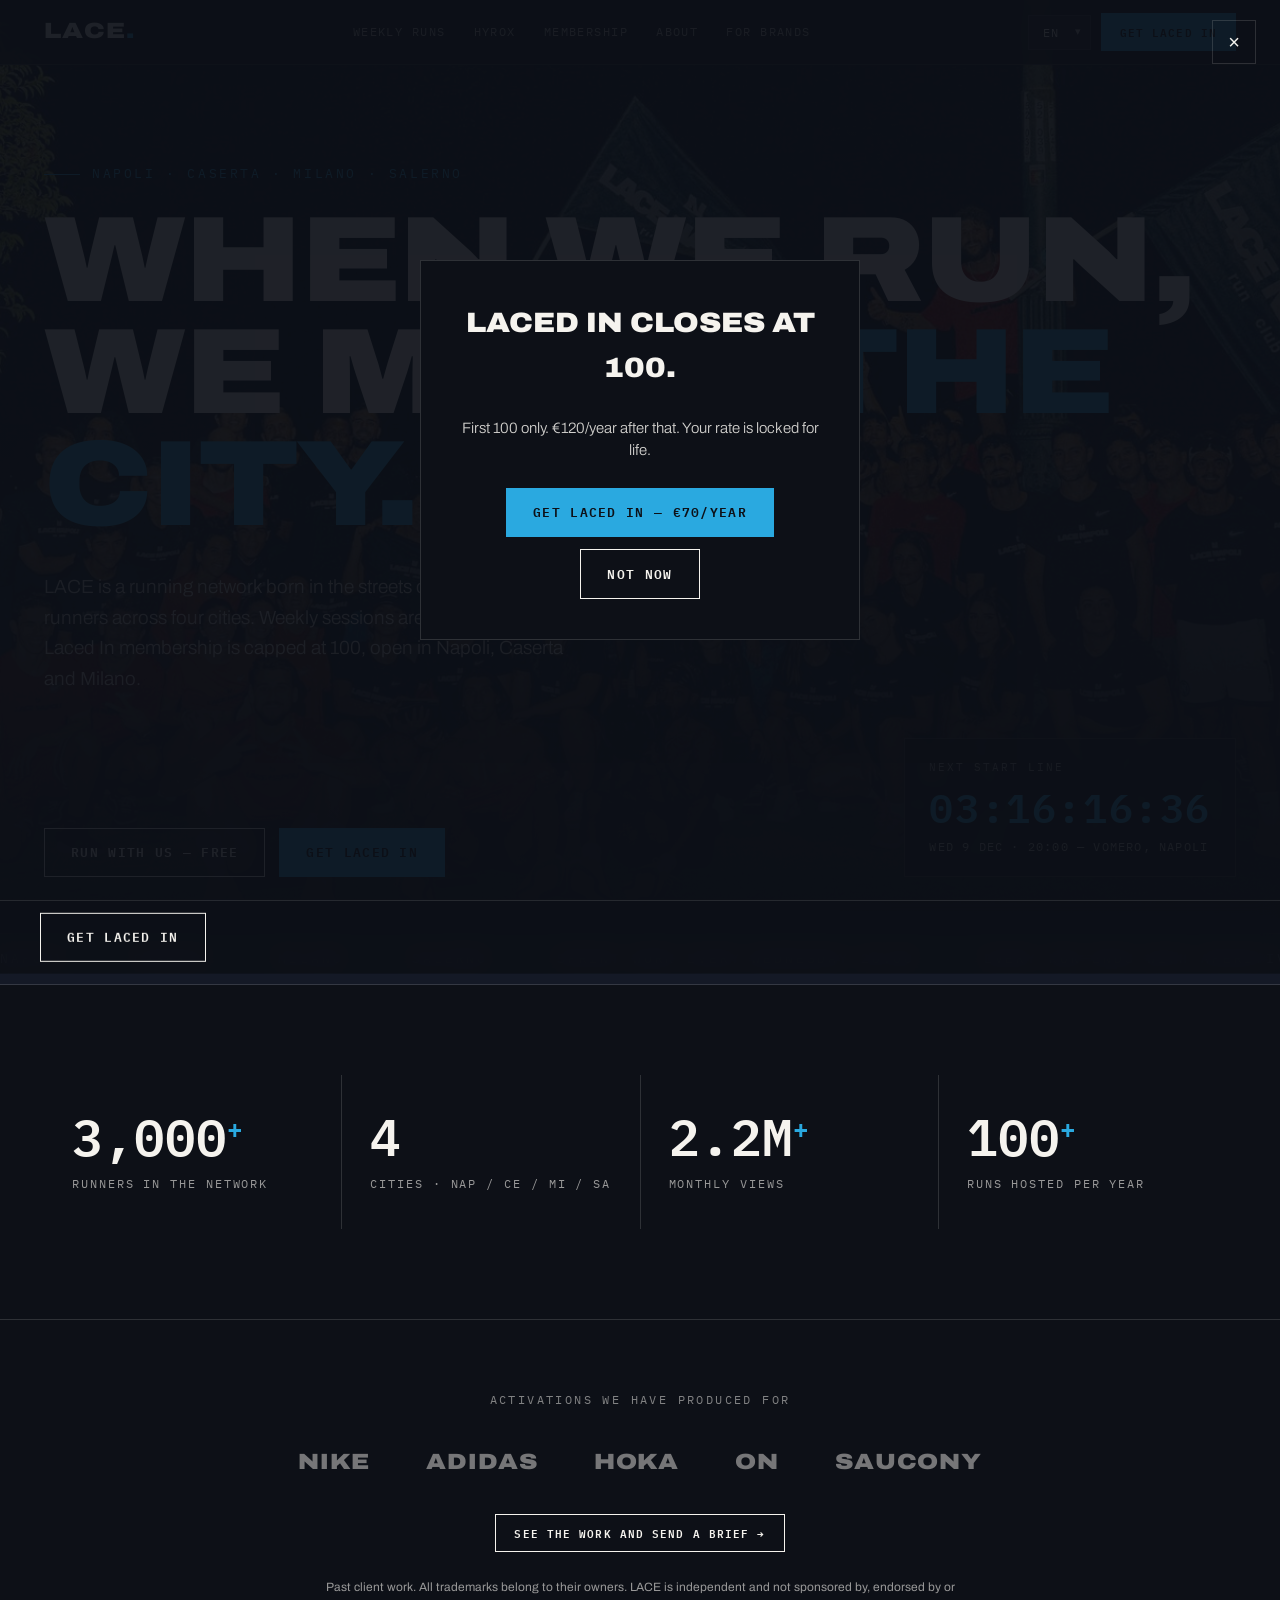
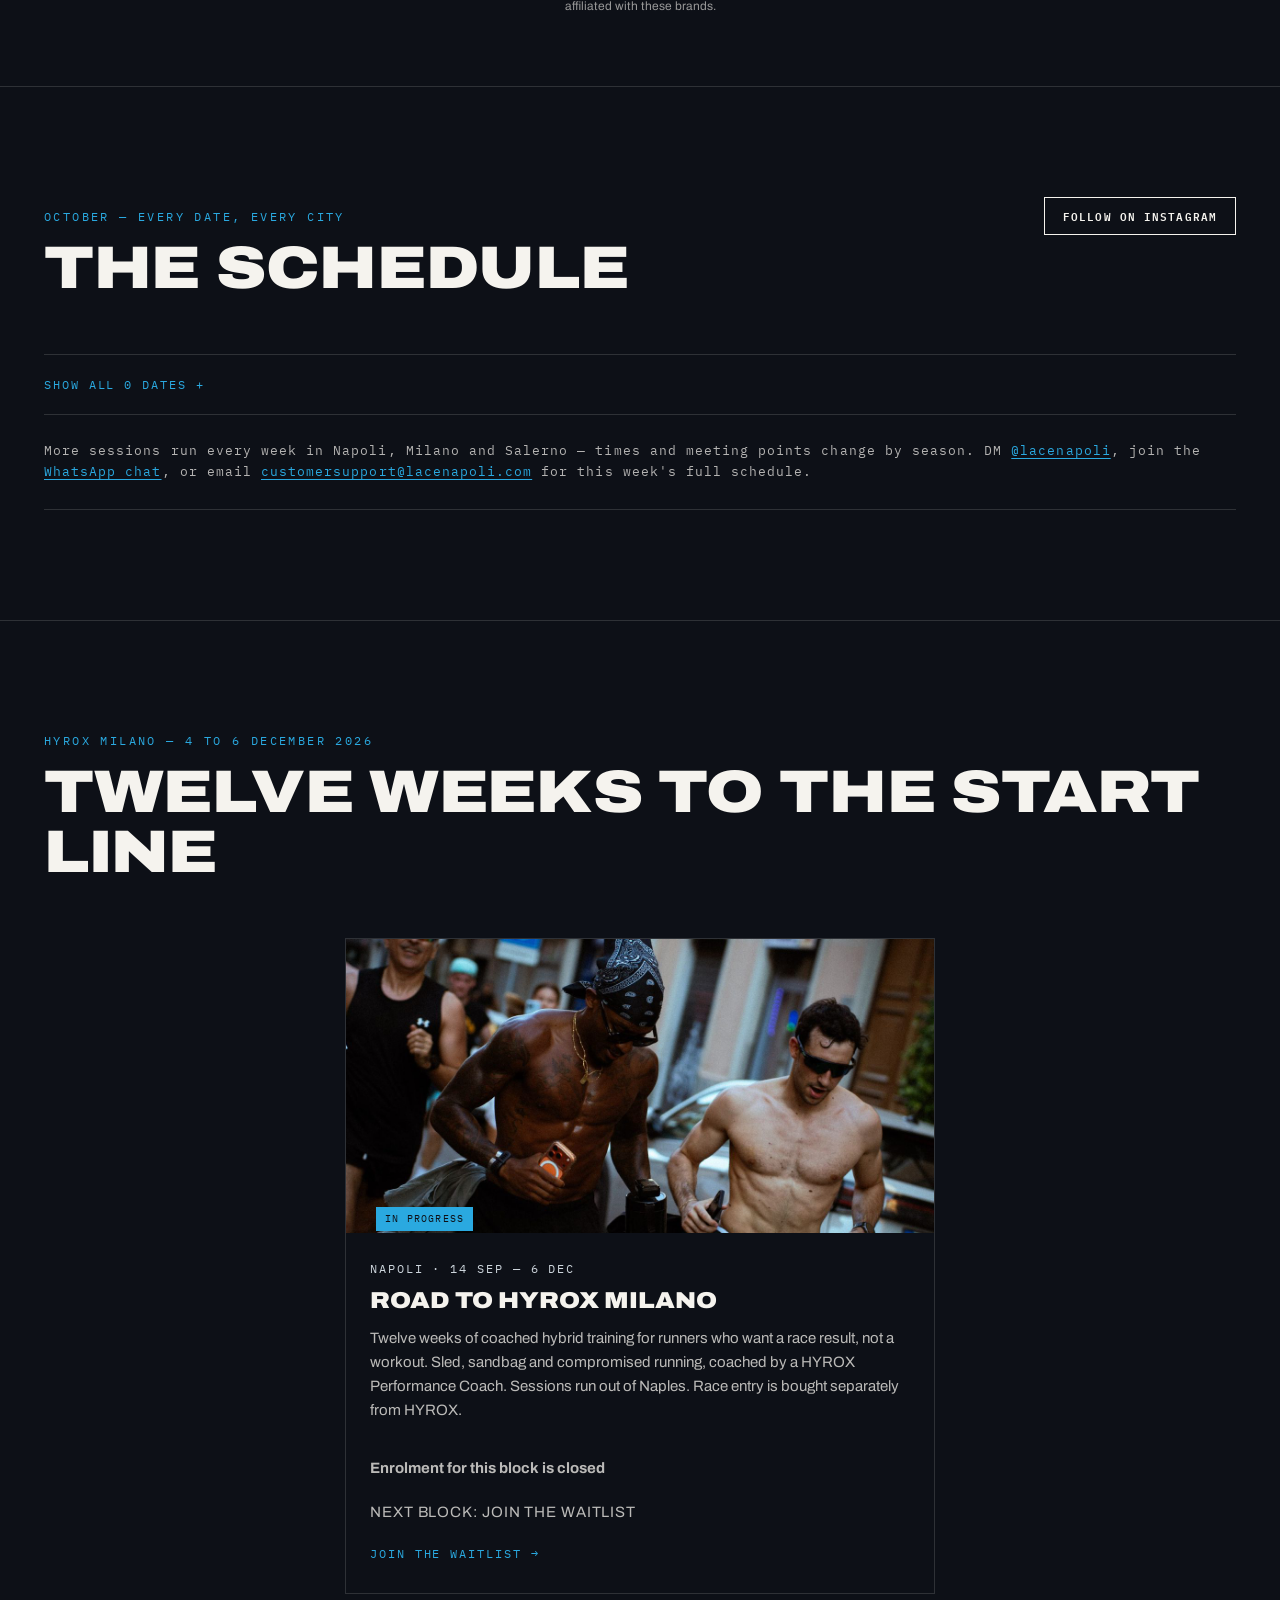
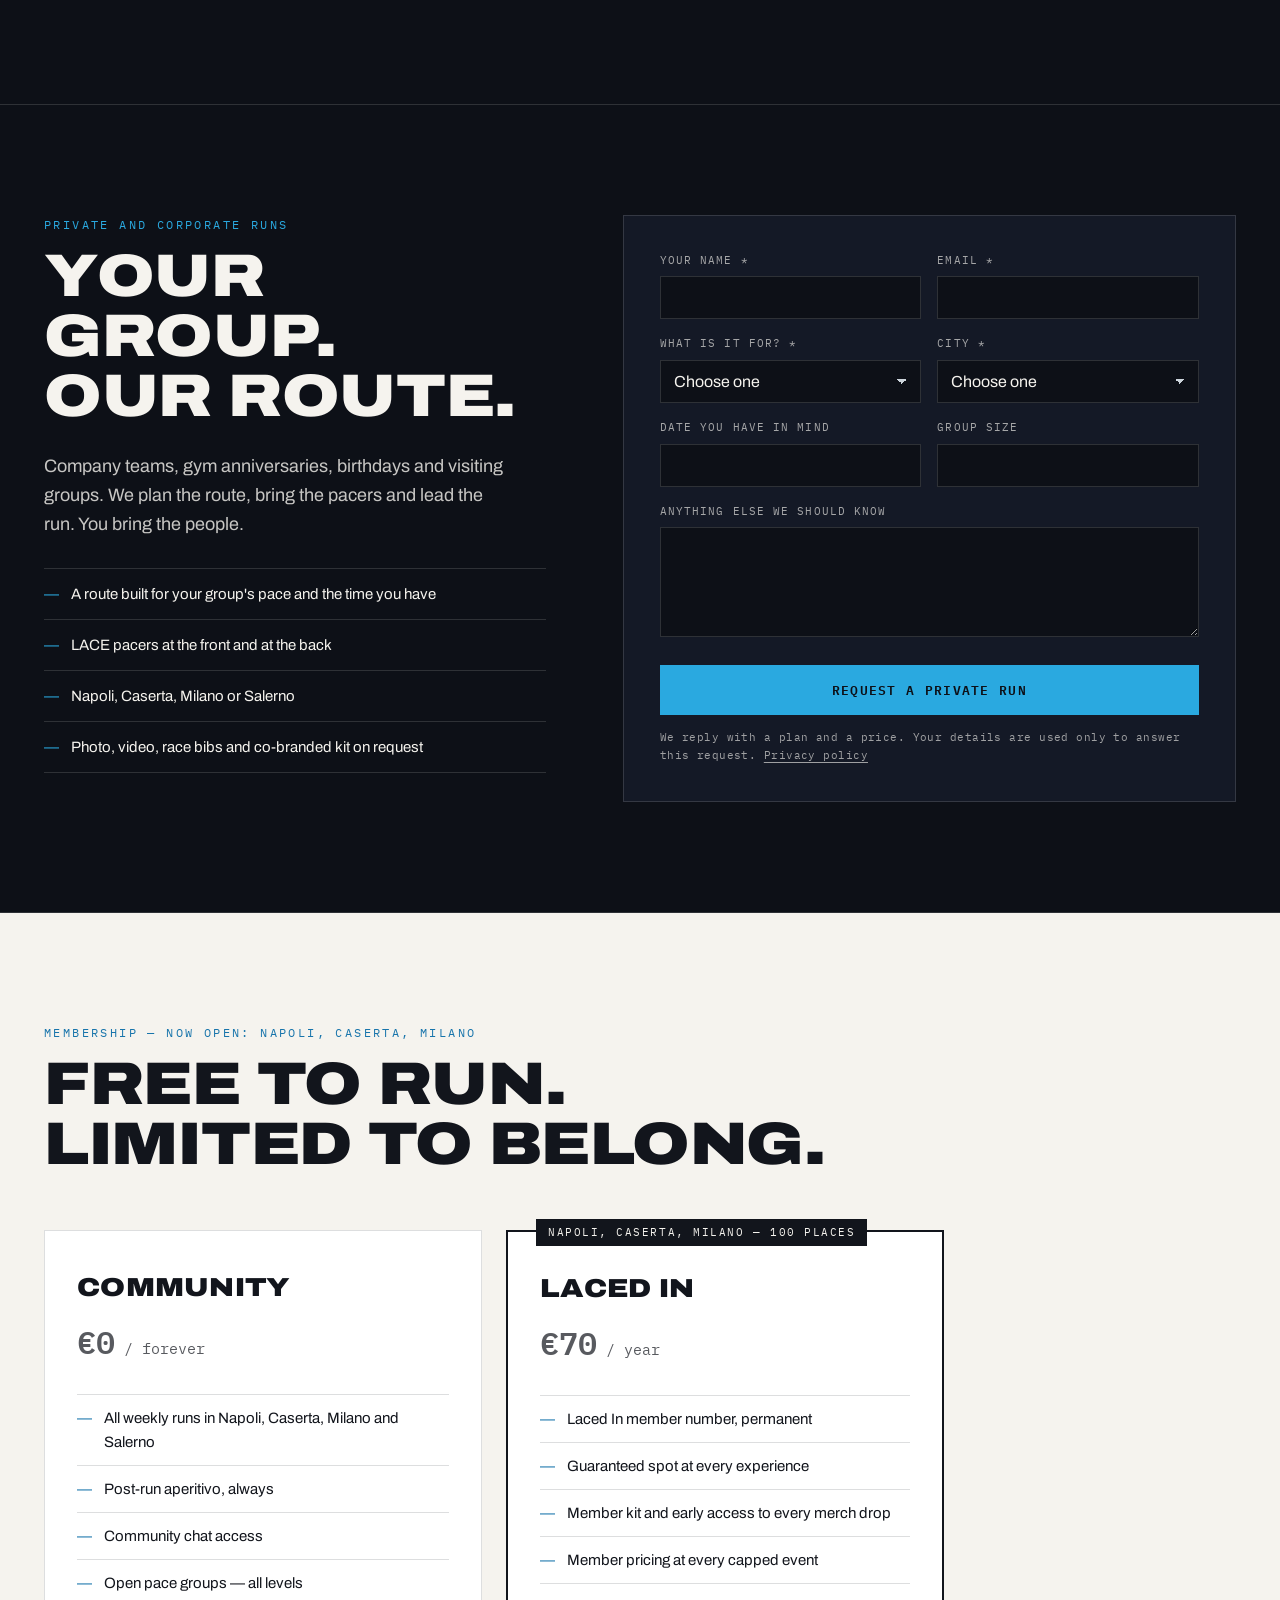
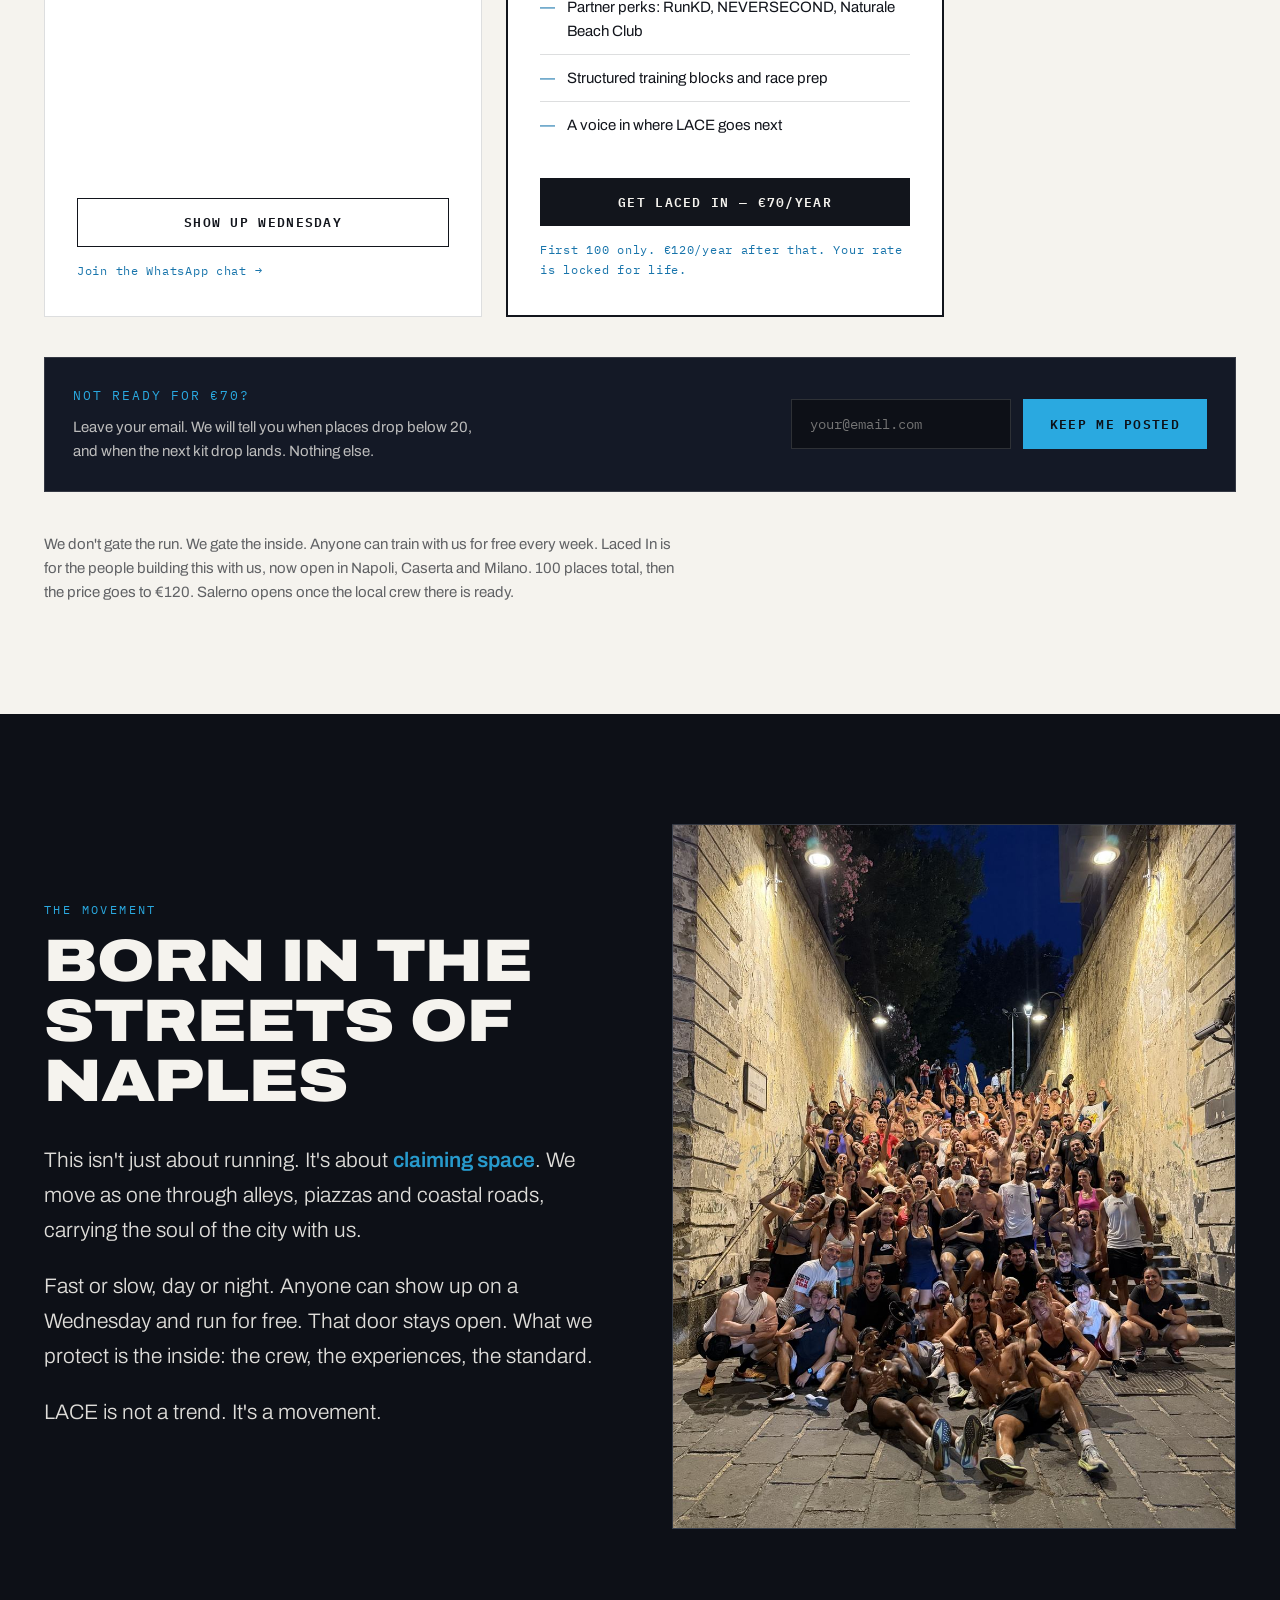
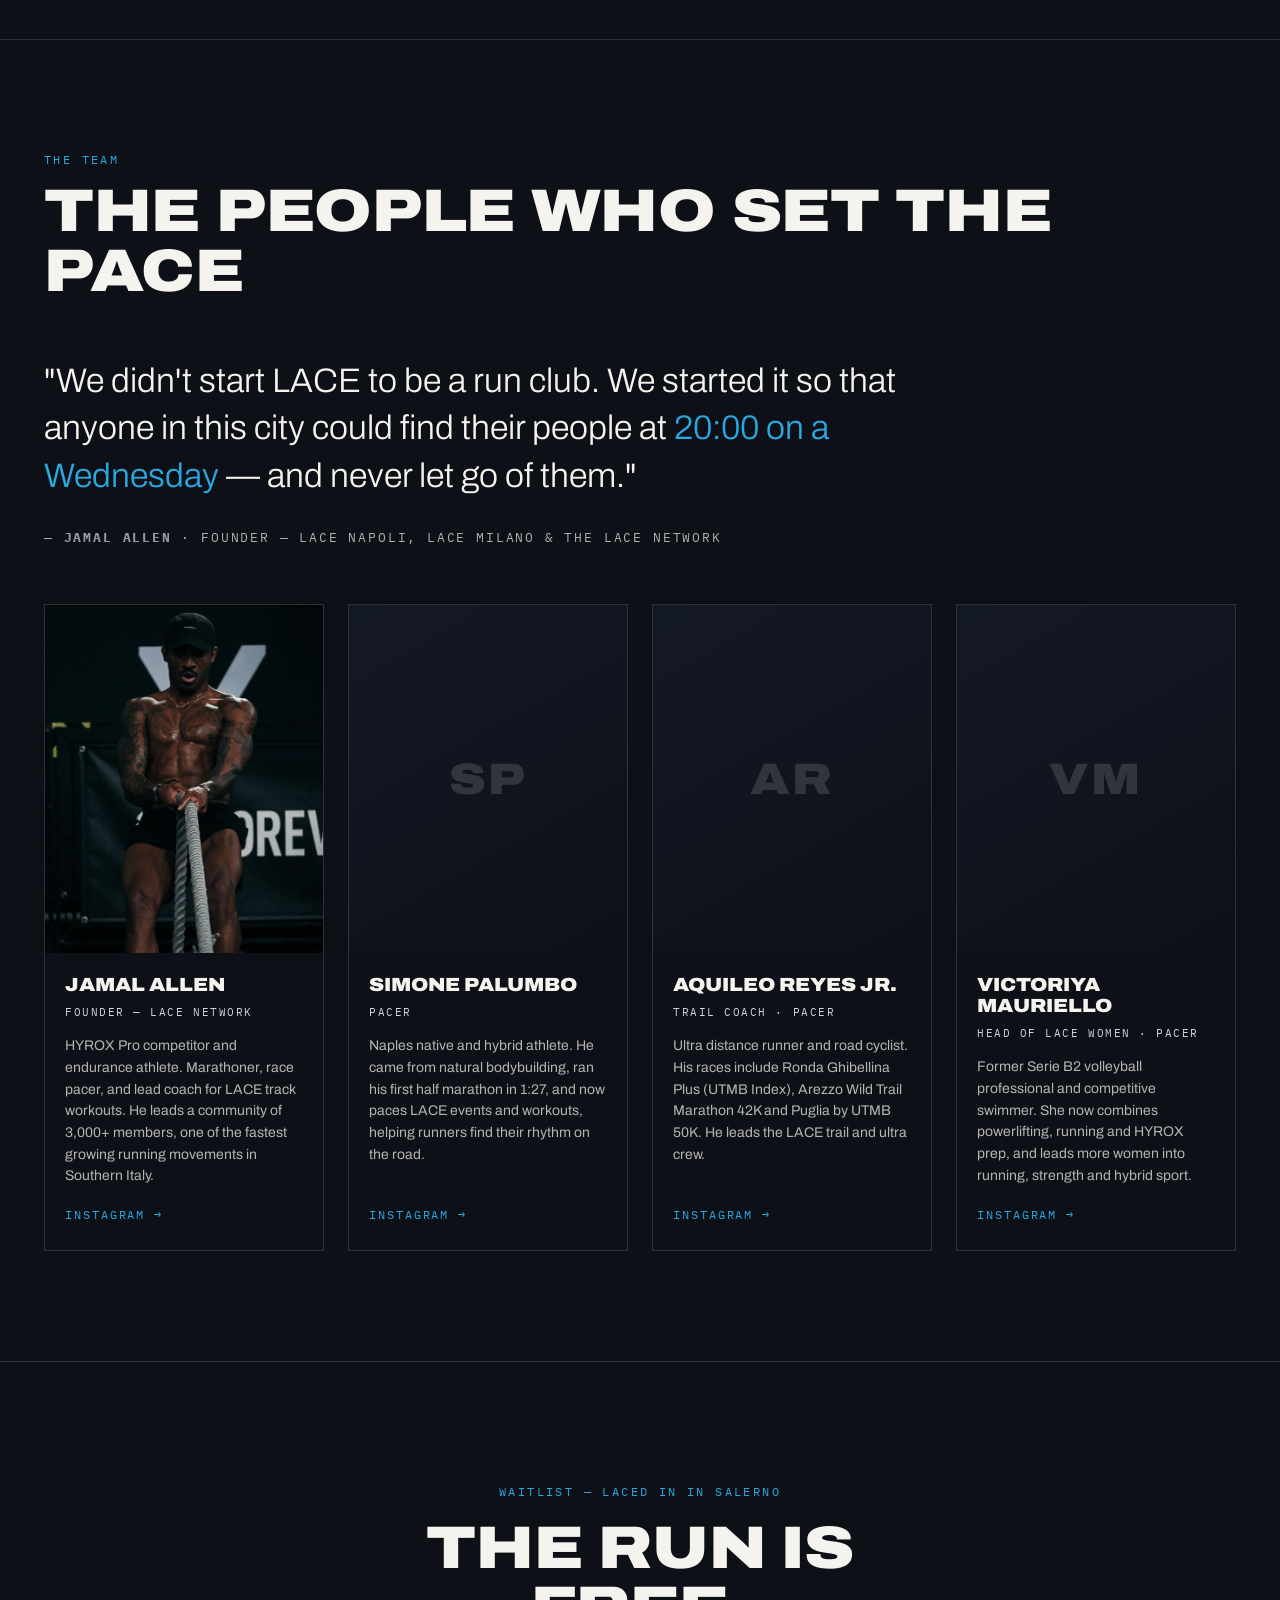
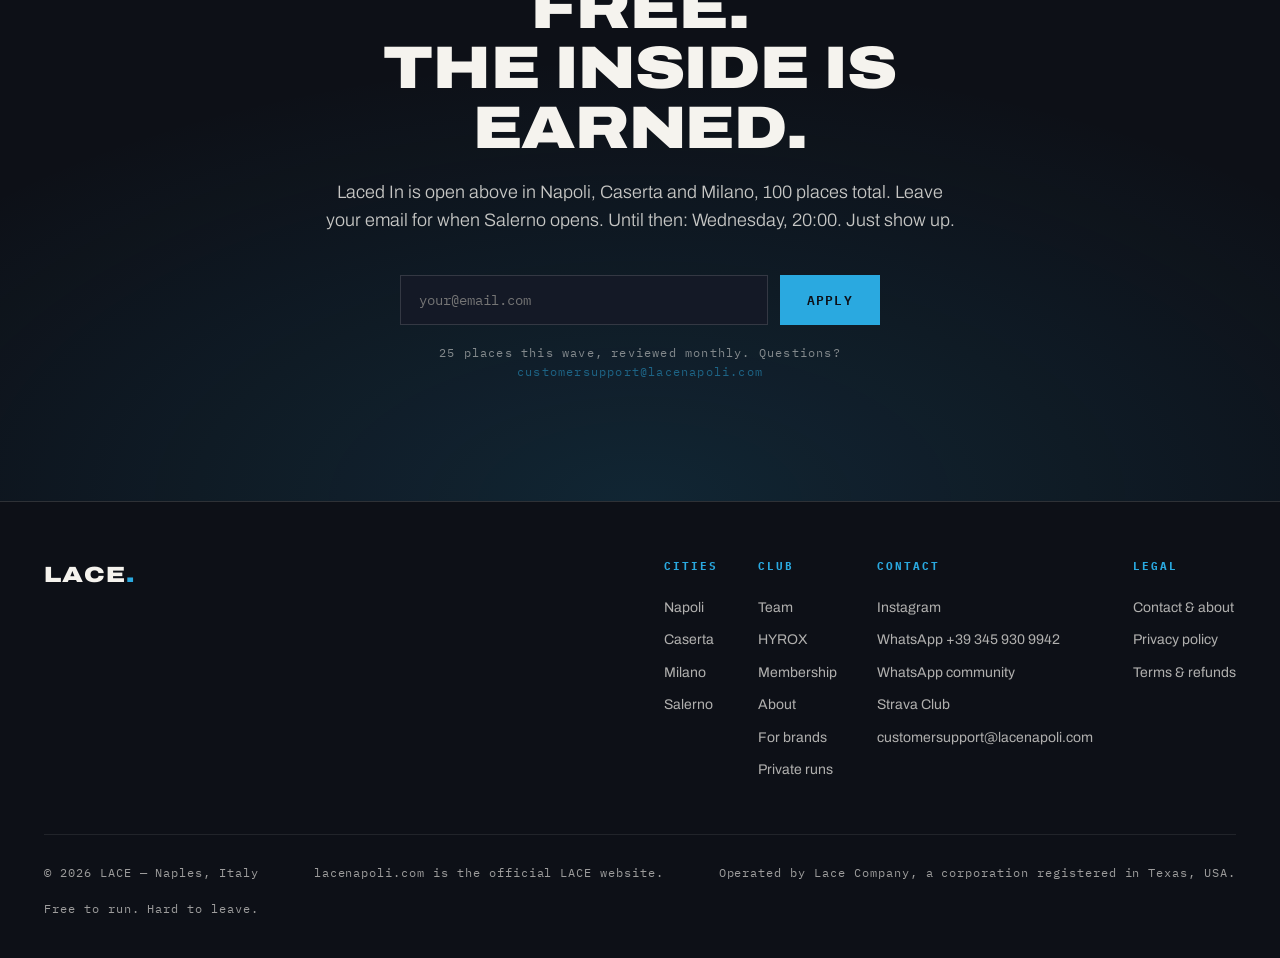
==== commit bcd57a5e: "Remove the sold-out crop top shop; fix broken team photos on HYROX page Home page: remove the House " ====
--- a/index.html
+++ b/index.html
@@ -17,184 +17,6 @@
 <link rel="canonical" href="https://lacenapoli.com/">
 <meta name="theme-color" content="#0d1017">
 <meta name="robots" content="index,follow">
-<script type="application/ld+json">
-{
-  "@context": "https://schema.org",
-  "@type": "Product",
-  "name": "Naples Division Crop Top",
-  "description": "Heavyweight 100% cotton crop top by House of LACE. Naples Division crest with the corno on the chest, 'Built where nothing was promised' over Vesuvius on the back. Made to order in Naples.",
-  "brand": {
-    "@type": "Brand",
-    "name": "House of LACE"
-  },
-  "sku": "LACE-CROP-NAPLES-01",
-  "material": "100% cotton, 300gsm",
-  "url": "https://lacenapoli.com/#shop",
-  "image": "https://lacenapoli.com/img/croptop-front.jpg",
-  "offers": {
-    "@type": "Offer",
-    "price": "50.00",
-    "priceCurrency": "EUR",
-    "availability": "https://schema.org/InStock",
-    "url": "https://lacenapoli.com/#shop",
-    "seller": {
-      "@type": "Organization",
-      "name": "Lace Company"
-    },
-    "hasMerchantReturnPolicy": {
-      "@type": "MerchantReturnPolicy",
-      "applicableCountry": [
-        "IT",
-        "DE",
-        "FR",
-        "ES",
-        "NL",
-        "BE",
-        "AT",
-        "PT",
-        "IE",
-        "GB",
-        "CH",
-        "US"
-      ],
-      "returnPolicyCategory": "https://schema.org/MerchantReturnFiniteReturnWindow",
-      "merchantReturnDays": 14,
-      "returnMethod": "https://schema.org/ReturnByMail",
-      "returnFees": "https://schema.org/ReturnShippingFees",
-      "returnShippingFeesAmount": {
-        "@type": "MonetaryAmount",
-        "value": "15.00",
-        "currency": "EUR"
-      }
-    },
-    "shippingDetails": [
-      {
-        "@type": "OfferShippingDetails",
-        "shippingRate": {
-          "@type": "MonetaryAmount",
-          "value": "8.00",
-          "currency": "EUR"
-        },
-        "shippingDestination": [
-          {
-            "@type": "DefinedRegion",
-            "addressCountry": "IT"
-          }
-        ],
-        "deliveryTime": {
-          "@type": "ShippingDeliveryTime",
-          "handlingTime": {
-            "@type": "QuantitativeValue",
-            "minValue": 15,
-            "maxValue": 21,
-            "unitCode": "DAY"
-          },
-          "transitTime": {
-            "@type": "QuantitativeValue",
-            "minValue": 1,
-            "maxValue": 3,
-            "unitCode": "DAY"
-          }
-        }
-      },
-      {
-        "@type": "OfferShippingDetails",
-        "shippingRate": {
-          "@type": "MonetaryAmount",
-          "value": "15.00",
-          "currency": "EUR"
-        },
-        "shippingDestination": [
-          {
-            "@type": "DefinedRegion",
-            "addressCountry": "DE"
-          },
-          {
-            "@type": "DefinedRegion",
-            "addressCountry": "FR"
-          },
-          {
-            "@type": "DefinedRegion",
-            "addressCountry": "ES"
-          },
-          {
-            "@type": "DefinedRegion",
-            "addressCountry": "NL"
-          },
-          {
-            "@type": "DefinedRegion",
-            "addressCountry": "BE"
-          },
-          {
-            "@type": "DefinedRegion",
-            "addressCountry": "AT"
-          },
-          {
-            "@type": "DefinedRegion",
-            "addressCountry": "PT"
-          },
-          {
-            "@type": "DefinedRegion",
-            "addressCountry": "IE"
-          }
-        ],
-        "deliveryTime": {
-          "@type": "ShippingDeliveryTime",
-          "handlingTime": {
-            "@type": "QuantitativeValue",
-            "minValue": 15,
-            "maxValue": 21,
-            "unitCode": "DAY"
-          },
-          "transitTime": {
-            "@type": "QuantitativeValue",
-            "minValue": 3,
-            "maxValue": 7,
-            "unitCode": "DAY"
-          }
-        }
-      },
-      {
-        "@type": "OfferShippingDetails",
-        "shippingRate": {
-          "@type": "MonetaryAmount",
-          "value": "25.00",
-          "currency": "EUR"
-        },
-        "shippingDestination": [
-          {
-            "@type": "DefinedRegion",
-            "addressCountry": "GB"
-          },
-          {
-            "@type": "DefinedRegion",
-            "addressCountry": "CH"
-          },
-          {
-            "@type": "DefinedRegion",
-            "addressCountry": "US"
-          }
-        ],
-        "deliveryTime": {
-          "@type": "ShippingDeliveryTime",
-          "handlingTime": {
-            "@type": "QuantitativeValue",
-            "minValue": 15,
-            "maxValue": 21,
-            "unitCode": "DAY"
-          },
-          "transitTime": {
-            "@type": "QuantitativeValue",
-            "minValue": 7,
-            "maxValue": 15,
-            "unitCode": "DAY"
-          }
-        }
-      }
-    ]
-  }
-}
-</script>
 <meta name="author" content="LACE Napoli">
 <meta name="publisher" content="LACE Napoli">
 <link rel="icon" href="favicon.svg" type="image/svg+xml">
@@ -327,7 +149,6 @@
 .clock-label{font-family:var(--mono);font-size:11px;letter-spacing:.18em;text-transform:uppercase;opacity:.6;margin-bottom:10px}
 .clock-time{font-family:var(--mono);font-size:40px;font-weight:600;letter-spacing:.04em;color:var(--azzurro);font-variant-numeric:tabular-nums;line-height:1}
 .clock-meta{font-family:var(--mono);font-size:12px;letter-spacing:.1em;text-transform:uppercase;opacity:.7;margin-top:10px}
-
 
 /* ---------- TICKER ---------- */
 .ticker{border-top:1px solid var(--line);border-bottom:1px solid var(--line);overflow:hidden;background:var(--night-2)}
@@ -486,56 +307,6 @@
 .founder-sig{margin-top:28px;font-family:var(--mono);font-size:13px;letter-spacing:.14em;text-transform:uppercase;opacity:.7}
 .founder-sig b{color:var(--sodium)}
 
-/* ---------- SHOP ---------- */
-.shop{padding:110px 0;border-bottom:1px solid var(--line)}
-/* ---- shop conversion block ---- */
-.size-pick{max-width:440px;margin:24px 0 22px}
-.sp-head{display:flex;justify-content:space-between;align-items:center;margin-bottom:10px}
-.sp-label{font-family:var(--mono);font-size:11px;letter-spacing:.16em;text-transform:uppercase;opacity:.6}
-.sp-chart-btn{background:none;border:none;padding:0;cursor:pointer;font-family:var(--mono);font-size:11px;letter-spacing:.12em;text-transform:uppercase;color:var(--azzurro);text-decoration:underline;text-underline-offset:3px}
-.sp-row{display:flex;gap:8px;flex-wrap:wrap}
-.sp-btn{flex:1;min-width:56px;padding:14px 0;background:none;border:1px solid var(--line);color:var(--paper);font-family:var(--mono);font-size:13px;font-weight:600;letter-spacing:.08em;cursor:pointer;transition:all .18s}
-.sp-btn:hover{border-color:var(--sodium)}
-.sp-btn.sel{background:var(--paper);border-color:var(--paper);color:var(--night)}
-.sp-btn.out{opacity:.28;cursor:not-allowed;text-decoration:line-through}
-.sp-fit{font-family:var(--mono);font-size:11px;letter-spacing:.04em;opacity:.62;margin-top:12px;line-height:1.6}
-.btn-buy.is-locked{opacity:.4;pointer-events:none}
-.trust-strip{list-style:none;margin:18px 0 0;padding:0;display:flex;flex-wrap:wrap;gap:8px 22px;font-family:var(--mono);font-size:11px;letter-spacing:.08em;text-transform:uppercase;opacity:.55}
-.trust-strip li{position:relative;padding-left:16px}
-.trust-strip li::before{content:"";position:absolute;left:0;top:5px;width:6px;height:6px;background:var(--azzurro)}
-.trust-strip a{color:inherit;text-decoration:underline;text-underline-offset:3px}
-.ship-line{font-size:13px;line-height:1.65;opacity:.6;margin-top:14px;max-width:440px}
-.faq{margin-top:30px;max-width:520px;border-top:1px solid var(--line)}
-.faq details{border-bottom:1px solid var(--line)}
-.faq summary{cursor:pointer;list-style:none;padding:15px 0;font-size:14px;font-weight:700;display:flex;justify-content:space-between;align-items:center;gap:14px}
-.faq summary::-webkit-details-marker{display:none}
-.faq summary::after{content:"+";font-family:var(--mono);font-size:18px;opacity:.5;flex:none}
-.faq details[open] summary::after{content:"–"}
-.faq p{font-size:13.5px;line-height:1.7;opacity:.62;padding:0 0 16px}
-.buy-bar{position:fixed;left:0;right:0;bottom:0;z-index:150;display:none;align-items:center;justify-content:space-between;gap:14px;padding:12px 18px;background:rgba(13,16,23,.96);backdrop-filter:blur(12px);border-top:1px solid var(--line);transform:translateY(100%);transition:transform .3s}
-.buy-bar.show{transform:translateY(0)}
-.bb-info{display:flex;flex-direction:column;gap:2px;min-width:0}
-.bb-name{font-family:var(--mono);font-size:10px;letter-spacing:.12em;text-transform:uppercase;opacity:.55;white-space:nowrap;overflow:hidden;text-overflow:ellipsis}
-.bb-price{font-weight:900;font-size:18px;line-height:1}
-.bb-btn{flex:none;background:var(--azzurro);color:var(--night);font-family:var(--mono);font-size:12px;font-weight:600;letter-spacing:.1em;text-transform:uppercase;padding:13px 22px;text-decoration:none}
-@media(max-width:860px){.buy-bar{display:flex}.trust-strip{gap:8px 16px}}
-
-.shop-grid{display:grid;grid-template-columns:1fr 1fr;gap:48px;align-items:center}
-.shop-flip{position:relative;aspect-ratio:1/1;border:1px solid var(--line);overflow:hidden;cursor:pointer;background:#000}
-.shop-flip img{position:absolute;inset:0;width:100%;height:100%;object-fit:cover;opacity:0;transition:opacity .35s}
-.shop-flip img.on{opacity:1}
-.flip-hint{position:absolute;bottom:14px;right:14px;font-size:11px;letter-spacing:.14em;text-transform:uppercase;background:rgba(13,16,23,.75);padding:7px 12px;border:1px solid var(--line)}
-.shop-card{border:1px solid var(--line);display:flex;flex-direction:column;transition:border-color .2s;background:var(--night-2)}
-.shop-card:hover{border-color:var(--azzurro)}
-.shop-img{aspect-ratio:1/1;overflow:hidden;background:#000}
-.shop-img img{width:100%;height:100%;object-fit:cover}
-.shop-body{padding:22px 20px 26px;flex:1;display:flex;flex-direction:column}
-.shop-label{font-family:var(--mono);font-size:11px;letter-spacing:.16em;text-transform:uppercase;color:var(--sodium);margin-bottom:8px}
-.shop-name{font-weight:900;font-stretch:112%;text-transform:uppercase;font-size:20px;line-height:1.1;margin-bottom:10px}
-.shop-desc{font-size:14px;opacity:.72;flex:1;margin-bottom:20px;line-height:1.55}
-.shop-card .btn{text-align:center}
-@media(max-width:960px){.shop-grid{grid-template-columns:1fr;gap:28px}}
-
 /* ---------- TEAM ---------- */
 .team-grid{display:grid;grid-template-columns:repeat(4,1fr);gap:24px;margin-top:56px}
 .tm-card{border:1px solid var(--line);display:flex;flex-direction:column;transition:border-color .2s}
@@ -633,7 +404,7 @@
 @media(max-width:560px){
   .proof-cell{min-width:0;padding:30px 16px}
   .proof-lab{letter-spacing:.1em;overflow-wrap:anywhere}
-  .manifesto,.membership,.schedule,.exp,.founder,.shop{padding:72px 0}
+  .manifesto,.membership,.schedule,.exp,.founder{padding:72px 0}
   .apply{padding:88px 0}
   .proof{padding:64px 0}
   .sec-head{margin-bottom:36px}
@@ -653,7 +424,6 @@
       <a href="#runs" data-i18n="nav_runs">Weekly Runs</a>
       <a href="#hyrox" data-i18n="nav_exp">HYROX</a>
       <a href="#membership" data-i18n="nav_membership">Membership</a>
-      <a href="#shop" data-i18n="nav_shop">Shop</a>
       <a href="#about" data-i18n="nav_about">About</a>
       <a href="/brands.html" data-i18n="nav_brands">For brands</a>
     </div>
@@ -964,78 +734,6 @@
   </div>
 </section>
 
-<section class="shop" id="shop">
-  <div class="wrap">
-    <div class="sec-head">
-      <div>
-        <div class="sec-tag" data-i18n="sh_tag">Merch — the official LACE crop top</div>
-        <h2 data-i18n="sh_h2">House of Lace</h2>
-      </div>
-      <div class="sec-tag" style="color:var(--paper);opacity:.6" data-i18n="sh_note">Made in Naples · ships in three weeks</div>
-    </div>
-    <div class="shop-grid">
-      <div class="shop-flip" id="shop-flip" role="button" tabindex="0" aria-label="Tap to flip between front and back">
-        <img id="flip-front" class="on" src="img/croptop-front.jpg" loading="lazy" decoding="async" alt="House of Lace Naples Division crop top, front crest with corno">
-        <img id="flip-back" src="img/croptop-back.jpg" loading="lazy" decoding="async" alt="Back print: Built where nothing was promised, Vesuvius and serpent">
-        <div class="flip-hint mono"><span id="flip-label" data-i18n="sh_front">Front</span> · <span data-i18n="sh_flip">tap to flip</span></div>
-      </div>
-      <div class="shop-card" style="border:none;background:none">
-        <div class="shop-body" style="padding:0;justify-content:center">
-          <div class="shop-label" data-i18n="sh_pre">The official LACE crop top</div>
-          <div class="shop-name" style="font-size:clamp(26px,3vw,38px)" data-i18n="sh1_name">Naples Division Crop Top</div>
-          <p class="shop-desc" style="font-size:16px;max-width:440px" data-i18n="sh1_desc">Heavyweight 100% cotton, 300gsm. Naples Division crest with the corno on the chest, "Built where nothing was promised" over Vesuvius on the back. €50. Made in Naples and shipped from Naples.</p>
-          
-
-          <div class="size-pick">
-            <div class="sp-head">
-              <span class="sp-label" data-i18n="sh_size">Select your size</span>
-              <a class="sp-chart-btn" href="mailto:customersupport@lacenapoli.com?subject=Size%20help%20-%20Naples%20Division%20Crop%20Top" data-i18n="sh_chart">Not sure? Ask us</a>
-            </div>
-            <div class="sp-row" id="size-row" role="radiogroup" aria-label="Size">
-              <button type="button" class="sp-btn" data-size="XS" role="radio" aria-checked="false">XS</button>
-              <button type="button" class="sp-btn" data-size="S"  role="radio" aria-checked="false">S</button>
-              <button type="button" class="sp-btn" data-size="M"  role="radio" aria-checked="false">M</button>
-              <button type="button" class="sp-btn" data-size="L"  role="radio" aria-checked="false">L</button>
-              <button type="button" class="sp-btn" data-size="XL" role="radio" aria-checked="false">XL</button>
-            </div>
-            <div class="sp-fit" data-i18n="sh_fit">Tell us your usual size by email and we will confirm which to take.</div>
-          </div>
-
-          <a class="btn btn-solid btn-buy is-locked" id="buy-btn" style="align-self:flex-start"
-             href="https://buy.stripe.com/28EbITeMD1dqde74BUbZe0j" target="_blank" rel="noopener"
-             data-base="https://buy.stripe.com/28EbITeMD1dqde74BUbZe0j"
-             data-i18n="sh_buy_pick">Select a size first</a>
-
-          <ul class="trust-strip">
-            <li data-i18n="sh_t1">Secure checkout by Stripe</li>
-            <li data-i18n="sh_t2">Ships from Naples</li>
-            <li><a href="/terms.html" data-i18n="sh_t3">14-day returns</a></li>
-          </ul>
-
-          <div class="faq">
-            <details>
-              <summary data-i18n="sh_q1">When will it arrive?</summary>
-              <p data-i18n="sh_a1">Every crop top is made to order. Production takes three weeks from the day you order, then your piece ships from Naples. Shipping is added at checkout: €8 within Italy, €15 elsewhere in Europe, €25 rest of world. We email you when it leaves.</p>
-            </details>
-            <details>
-              <summary data-i18n="sh_q2">What if it does not fit?</summary>
-              <p data-i18n="sh_a2">Send it back unworn within 14 days and we refund the full item price. If we sent the wrong size, we cover return postage and reship free. Email customersupport@lacenapoli.com.</p>
-            </details>
-            <details>
-              <summary data-i18n="sh_q3">What is it made of?</summary>
-              <p data-i18n="sh_a3">Heavyweight 100% cotton, 300gsm.</p>
-            </details>
-            <details>
-              <summary data-i18n="sh_q4">Will there be a restock?</summary>
-              <p data-i18n="sh_a4">Yes. It is made to order, so it does not sell out. Allow three weeks from your order for production.</p>
-            </details>
-          </div>
-        </div>
-      </div>
-    </div>
-  </div>
-</section>
-
 <section class="manifesto" id="about">
   <div class="wrap">
     <div class="mani-grid">
@@ -1131,7 +829,6 @@
           <h4 data-i18n="ft_club">Club</h4>
           <a href="#team" data-i18n="ft_team">Team</a>
           <a href="#hyrox" data-i18n="nav_exp">HYROX</a>
-          <a href="#shop" data-i18n="nav_shop">Shop</a>
           <a href="#membership" data-i18n="nav_membership">Membership</a>
           <a href="#about" data-i18n="nav_about">About</a>
           <a href="/brands.html" data-i18n="nav_brands">For brands</a>
@@ -1253,16 +950,13 @@
   psa_bagdrop:"PSA: no bag drop this week. Start and finish at the Villa Floridiana gates. Carry only what you can run with.",
   psa_mizuno:"Caserta is back. Test the Mizuno range with De Lucia Sport, first 100 runners get a free Mizuno tee, food and drinks after for everyone.",
   sched_note:'More sessions run every week in Napoli, Milano and Salerno — times and meeting points change by season. DM <a href="https://www.instagram.com/lacenapoli" target="_blank" rel="noopener">@lacenapoli</a>, join the <a href="https://chat.whatsapp.com/L5UGTYFE6Db3BjlqvpoNIA?s=cl&p=i&mlu=4&amv=0" target="_blank" rel="noopener">WhatsApp chat</a>, or email <a href="mailto:customersupport@lacenapoli.com">customersupport@lacenapoli.com</a> for this week\'s full schedule.',
-  nav_shop:"Shop",
+
   exp_tag:"HYROX Milano — 4 to 6 December 2026", exp_h2:"Twelve weeks to the start line", exp_badge:"In progress", hx_date:"Napoli · 14 Sep — 6 Dec", hx_title:"Road to HYROX Milano", hx_p:"Twelve weeks of coached hybrid training for runners who want a race result, not a workout. Sled, sandbag and compromised running, coached by a HYROX Performance Coach. Sessions run out of Naples. Race entry is bought separately from HYROX.", hx_price:"Enrolment for this block is closed", hx_deadline:"Next block: join the waitlist", hx_link:"Join the waitlist →",
   e1_date:"Ischia · Capri", e1_title:"The Island Experience", e1_link:"Request a spot →",
   e1_p:"Full days on Ischia and Capri. Coastal run, sea swim, long table by the water. One boat, one crew, capped numbers. Dates confirmed as they land.",
   e2_date:"Napoli · Hybrid", e2_title:"Race Prep Block", e2_link:"Request a spot →",
   e2_p:"Structured hybrid training for runners who want a race result, not a workout. Sled, sandbag and compromised running, coached by a HYROX Affiliated Performance Coach. Capped numbers, priority to Laced In members.",
-  sh_tag:"Merch — the official LACE crop top", sh_h2:"House of Lace", sh_note:"Made in Naples · ships in three weeks", sh_pre:"The official LACE crop top",
-  sh1_name:"Naples Division Crop Top",
-  sh1_desc:"Heavyweight 100% cotton, 300gsm. Naples Division crest with the corno on the chest, \"Built where nothing was promised\" over Vesuvius on the back. €50. Made in Naples and shipped from Naples.",
-  sh_buy:"Order now — €50", sh_front:"Front", sh_back:"Back", sh_flip:"tap to flip",
+
   team_tag:"The team", team_h2:"The people who set the pace",
   f_quote:'"We didn\'t start LACE to be a run club. We started it so that anyone in this city could find their people at <em>20:00 on a Wednesday</em> — and never let go of them."',
   f_role:"Founder — LACE Napoli, LACE Milano & the LACE Network",
@@ -1285,14 +979,7 @@
   cs_coming:"Coming soon", cs_p:"Laced In membership for Salerno is coming as we build up the local crew there. Free weekly runs are already happening. Follow @lacenapoli for times.", cs_follow:"Follow on Instagram", cs_close:"Back to Napoli",
   fm_q:"Laced In closes at 100.", fm_p:"First 100 only. €120/year after that. Your rate is locked for life.", fm_join:"Get Laced In — €70/year", fm_dismiss:"Not now",
   ft_cities:"Cities", ft_club:"Club", ft_contact:"Contact", ft_line:"Free to run. Hard to leave.",
-  sh_size:"Select your size", sh_chart:"Not sure? Ask us", sh_fit:"Tell us your usual size by email and we will confirm which to take.",
-  sh_buy_pick:"Select a size first",
-  sh_t1:"Secure checkout by Stripe", sh_t2:"Ships from Naples", sh_t3:"14-day returns",
-  sh_q1:"When will it arrive?", sh_a1:"Every crop top is made to order. Production takes three weeks from the day you order, then your piece ships from Naples. Shipping is added at checkout: €8 within Italy, €15 elsewhere in Europe, €25 rest of world. We email you when it leaves.",
-  sh_q2:"What if it does not fit?", sh_a2:"Send it back unworn within 14 days and we refund the full item price. If we sent the wrong size, we cover return postage and reship free. Email customersupport@lacenapoli.com.",
-  sh_q3:"What is it made of?", sh_a3:"Heavyweight 100% cotton, 300gsm.",
-  sh_q4:"Will there be a restock?", sh_a4:"Yes. It is made to order, so it does not sell out. Allow three weeks from your order for production.",
-  bb_name:"Naples Division Crop Top", bb_cta:"Choose size",
+
   ft_legal:"Legal", ft_contactpage:"Contact & about", ft_privacy:"Privacy policy", ft_terms:"Terms & refunds",
   ft_official:"lacenapoli.com is the official LACE website.", ft_operator:"Operated by Lace Company, a corporation registered in Texas, USA.",
   p_note:"Past client work. All trademarks belong to their owners. LACE is independent and not sponsored by, endorsed by or affiliated with these brands."
@@ -1345,16 +1032,13 @@
   psa_bagdrop:"PSA: questa settimana non c'è il deposito borse. Partenza e arrivo ai cancelli della Villa Floridiana. Porta solo ciò con cui puoi correre.",
   psa_mizuno:"Caserta riparte. Prova le Mizuno con De Lucia Sport, i primi 100 runner ricevono una t-shirt Mizuno in regalo, cibo e drink offerti a tutti.",
   sched_note:'Ogni settimana ci sono altre sessioni a Napoli, Milano e Salerno — orari e punti di ritrovo cambiano con la stagione. Scrivici su <a href="https://www.instagram.com/lacenapoli" target="_blank" rel="noopener">@lacenapoli</a>, entra nella <a href="https://chat.whatsapp.com/L5UGTYFE6Db3BjlqvpoNIA?s=cl&p=i&mlu=4&amv=0" target="_blank" rel="noopener">chat WhatsApp</a>, o scrivi a <a href="mailto:customersupport@lacenapoli.com">customersupport@lacenapoli.com</a> per il programma completo della settimana.',
-  nav_shop:"Shop",
+
   exp_tag:"HYROX Milano — dal 4 al 6 dicembre 2026", exp_h2:"Dodici settimane alla linea di partenza", exp_badge:"In corso", hx_date:"Napoli · 14 set — 6 dic", hx_title:"Road to HYROX Milano", hx_p:"Dodici settimane di allenamento ibrido con coach, per chi vuole un risultato in gara e non un workout. Slitta, sandbag e corsa compromessa, seguito da un HYROX Performance Coach. Le sessioni partono da Napoli. Il pettorale si acquista separatamente da HYROX.", hx_price:"Le iscrizioni a questo blocco sono chiuse", hx_deadline:"Prossimo blocco: entra in lista d'attesa", hx_link:"Entra in lista d'attesa →",
   e1_date:"Ischia · Capri", e1_title:"The Island Experience", e1_link:"Richiedi un posto →",
   e1_p:"Giornate intere a Ischia e Capri. Corsa sulla costa, bagno a mare, tavolata a bordo mare. Una barca, un gruppo, posti limitati. Le date si confermano man mano.",
   e2_date:"Napoli · Hybrid", e2_title:"Race Prep Block", e2_link:"Richiedi un posto →",
   e2_p:"Allenamento ibrido strutturato per chi punta a un risultato in gara, non a una seduta qualsiasi. Slitta, sandbag e corsa sotto fatica, con un HYROX Affiliated Performance Coach. Posti limitati, priorità ai soci Laced In.",
-  sh_tag:"Merch — il crop top ufficiale LACE", sh_h2:"House of Lace", sh_note:"Fatto a Napoli · spedizione in tre settimane", sh_pre:"Il crop top ufficiale LACE",
-  sh1_name:"Naples Division Crop Top",
-  sh1_desc:"Cotone 100%, 300gsm. Stemma Naples Division con il corno sul petto, \"Built where nothing was promised\" sopra il Vesuvio sulla schiena. 50€. Fatto a Napoli e spedito da Napoli.",
-  sh_buy:"Ordina ora — 50€", sh_front:"Fronte", sh_back:"Retro", sh_flip:"tocca per girare",
+
   team_tag:"Il team", team_h2:"Le persone che fanno il ritmo",
   f_quote:'"Non abbiamo creato LACE per essere un run club. L\'abbiamo creato perché chiunque in questa città potesse trovare le sue persone alle <em>20:00 di un mercoledì</em> — e non lasciarle più."',
   f_role:"Fondatore — LACE Napoli, LACE Milano e il LACE Network",
@@ -1377,14 +1061,7 @@
   cs_coming:"Prossimamente", cs_p:"La membership Laced In per Salerno arriva presto, mentre costruiamo il gruppo locale. Le corse settimanali gratuite ci sono già. Segui @lacenapoli per gli orari.", cs_follow:"Seguici su Instagram", cs_close:"Torna a Napoli",
   fm_q:"Laced In chiude a 100.", fm_p:"Solo i primi 100. Poi 120€/anno. Il tuo prezzo resta bloccato a vita.", fm_join:"Entra in Laced In — 70€/anno", fm_dismiss:"Non ora",
   ft_cities:"Città", ft_club:"Club", ft_contact:"Contatti", ft_line:"Correre è gratis. Andarsene è difficile.",
-  sh_size:"Scegli la taglia", sh_chart:"Hai un dubbio? Scrivici", sh_fit:"Scrivici la tua taglia abituale e ti confermiamo quale prendere.",
-  sh_buy_pick:"Scegli prima una taglia",
-  sh_t1:"Pagamento sicuro con Stripe", sh_t2:"Spedizione da Napoli", sh_t3:"Reso entro 14 giorni",
-  sh_q1:"Quando arriva?", sh_a1:"Ogni crop top è prodotto su ordinazione. La produzione richiede tre settimane dal giorno dell'ordine, poi il tuo pezzo parte da Napoli. La spedizione si aggiunge al checkout: €8 in Italia, €15 nel resto d'Europa, €25 nel resto del mondo. Ti avvisiamo via email quando spedisce.",
-  sh_q2:"E se non mi va bene?", sh_a2:"Rimandalo indietro non indossato entro 14 giorni e rimborsiamo l'intero prezzo del capo. Se abbiamo sbagliato taglia, paghiamo noi il reso e rispediamo gratis. Scrivi a customersupport@lacenapoli.com.",
-  sh_q3:"Di cosa è fatto?", sh_a3:"Cotone 100% pesante, 300gsm.",
-  sh_q4:"Ci sarà un restock?", sh_a4:"Sì. È prodotto su ordinazione, quindi non si esaurisce. Considera tre settimane dall'ordine per la produzione.",
-  bb_name:"Naples Division Crop Top", bb_cta:"Scegli la taglia",
+
   ft_legal:"Note legali", ft_contactpage:"Contatti e chi siamo", ft_privacy:"Informativa privacy", ft_terms:"Termini e rimborsi",
   ft_official:"lacenapoli.com è il sito ufficiale di LACE.", ft_operator:"Gestito da Lace Company, società registrata in Texas, USA.",
   p_note:"Lavori già realizzati per questi clienti. Tutti i marchi appartengono ai rispettivi proprietari. LACE è indipendente e non è sponsorizzata, approvata o affiliata a questi brand."
@@ -1588,76 +1265,6 @@
   });
 
   setLang(currentLang);
-})();
-
-/* ---------- DROP 001 COUNTDOWN ---------- */
-/* ============================================================
-   SHOP — set sold-out sizes here, e.g. ['XS','S']
-   ============================================================ */
-const SOLD_OUT_SIZES = [];
-/* ========================================================== */
-
-/* ---- size selection, passed to Stripe as client_reference_id ---- */
-(function(){
-  const row=document.getElementById('size-row');
-  const buy=document.getElementById('buy-btn');
-  const bb=document.getElementById('bb-btn');
-  if(!row||!buy) return;
-  let chosen=null;
-
-  row.querySelectorAll('.sp-btn').forEach(b=>{
-    if(SOLD_OUT_SIZES.includes(b.dataset.size)){
-      b.classList.add('out'); b.disabled=true; return;
-    }
-    b.addEventListener('click',()=>{
-      row.querySelectorAll('.sp-btn').forEach(x=>{x.classList.remove('sel');x.setAttribute('aria-checked','false');});
-      b.classList.add('sel'); b.setAttribute('aria-checked','true');
-      chosen=b.dataset.size;
-      buy.href=buy.dataset.base+'?client_reference_id=SIZE_'+chosen;
-      buy.classList.remove('is-locked');
-      buy.textContent=(currentLang==='it')
-        ? 'Ordina taglia '+chosen+' — €50'
-        : 'Order size '+chosen+' — €50';
-      if(bb){ bb.href=buy.href; bb.target='_blank'; bb.rel='noopener';
-        bb.textContent=(currentLang==='it') ? 'Ordina '+chosen : 'Order '+chosen; }
-      if(typeof gtag==='function') gtag('event','select_item',{item_name:'Naples Division Crop Top',size:chosen});
-    });
-  });
-
-  buy.addEventListener('click',()=>{
-    if(typeof gtag==='function') gtag('event','begin_checkout',{currency:'EUR',value:50,item_name:'Naples Division Crop Top',size:chosen||'none'});
-  });
-})();
-
-
-/* ---- sticky buy bar on mobile, after the shop scrolls into view ---- */
-(function(){
-  const bar=document.getElementById('buy-bar');
-  const shop=document.getElementById('shop');
-  const bb=document.getElementById('bb-btn');
-  if(!bar||!shop) return;
-  if(bb) bb.addEventListener('click',()=>{
-    if(bb.getAttribute('href')==='#shop'){
-      document.getElementById('size-row').scrollIntoView({behavior:'smooth',block:'center'});
-    }
-  });
-  window.addEventListener('scroll',()=>{
-    const past = shop.getBoundingClientRect().top < window.innerHeight*0.4;
-    bar.classList.toggle('show', past);
-  },{passive:true});
-})();
-
-/* ---- fire view_item once the product is actually seen ---- */
-(function(){
-  const shop=document.getElementById('shop');
-  if(!shop||!('IntersectionObserver' in window)) return;
-  const io=new IntersectionObserver(es=>{
-    es.forEach(e=>{ if(e.isIntersecting){
-      if(typeof gtag==='function') gtag('event','view_item',{currency:'EUR',value:50,item_name:'Naples Division Crop Top'});
-      io.disconnect();
-    }});
-  },{threshold:.4});
-  io.observe(shop);
 })();
 
 /* ---------- ANNOUNCEMENT BAR: Sept pause notice, dismissible, pushes nav/header down by its real height ---------- */
@@ -1812,23 +1419,6 @@
   links.querySelectorAll("a").forEach(a=>a.addEventListener("click",()=>{
     links.classList.remove("open");btn.classList.remove("open");btn.setAttribute("aria-expanded","false");
   }));
-})();
-
-/* ---------- SHOP FLIP ---------- */
-(function(){
-  const box=document.getElementById("shop-flip");
-  if(!box) return;
-  let showingFront=true;
-  function flip(){
-    showingFront=!showingFront;
-    document.getElementById("flip-front").classList.toggle("on",showingFront);
-    document.getElementById("flip-back").classList.toggle("on",!showingFront);
-    const lab=document.getElementById("flip-label");
-    lab.setAttribute("data-i18n", showingFront?"sh_front":"sh_back");
-    lab.textContent=I18N[currentLang][showingFront?"sh_front":"sh_back"];
-  }
-  box.addEventListener("click",flip);
-  box.addEventListener("keydown",e=>{if(e.key==="Enter"||e.key===" "){e.preventDefault();flip();}});
 })();
 
 /* ---------- APPLY FORM ----------
@@ -1946,13 +1536,5 @@
 }
 </script>
 
-
-<div class="buy-bar" id="buy-bar">
-  <div class="bb-info">
-    <span class="bb-name" data-i18n="bb_name">Naples Division Crop Top</span>
-    <span class="bb-price">€50</span>
-  </div>
-  <a class="bb-btn" id="bb-btn" href="#shop" data-i18n="bb_cta">Choose size</a>
-</div>
 </body>
 </html>
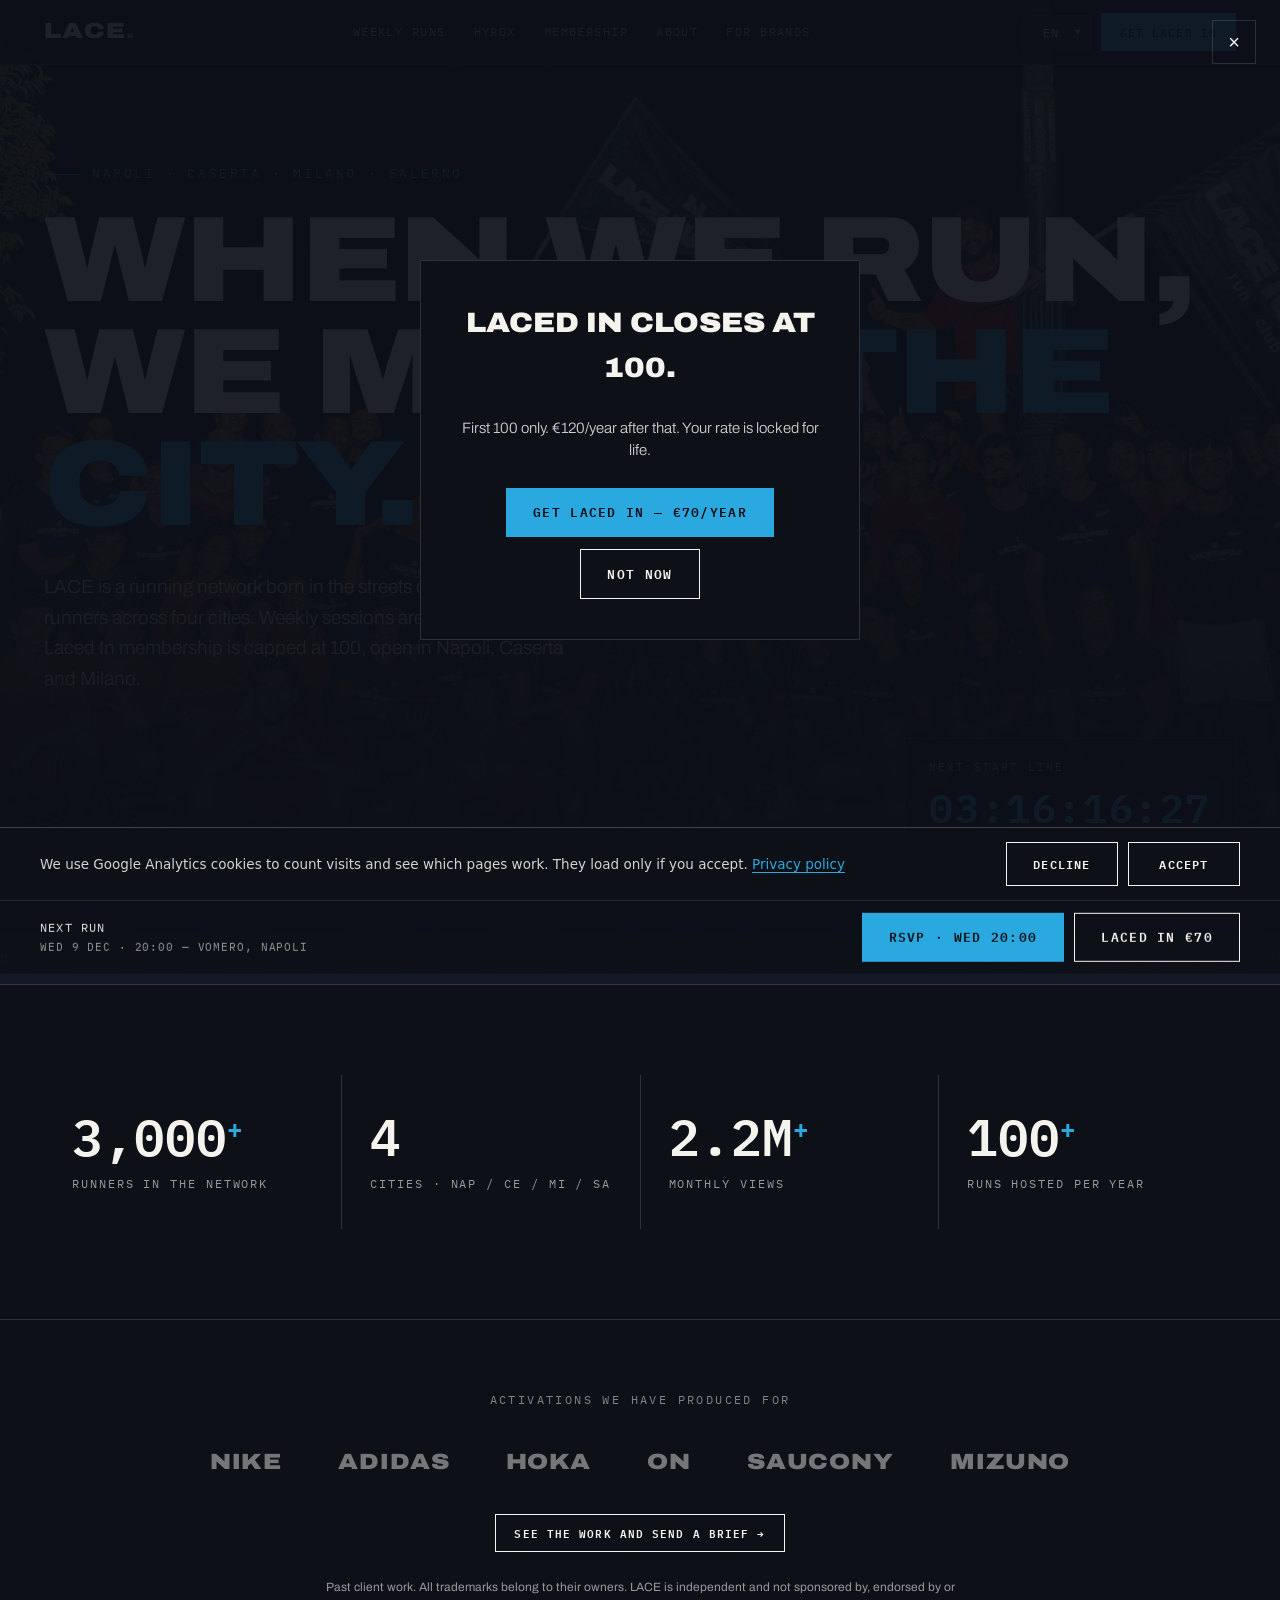
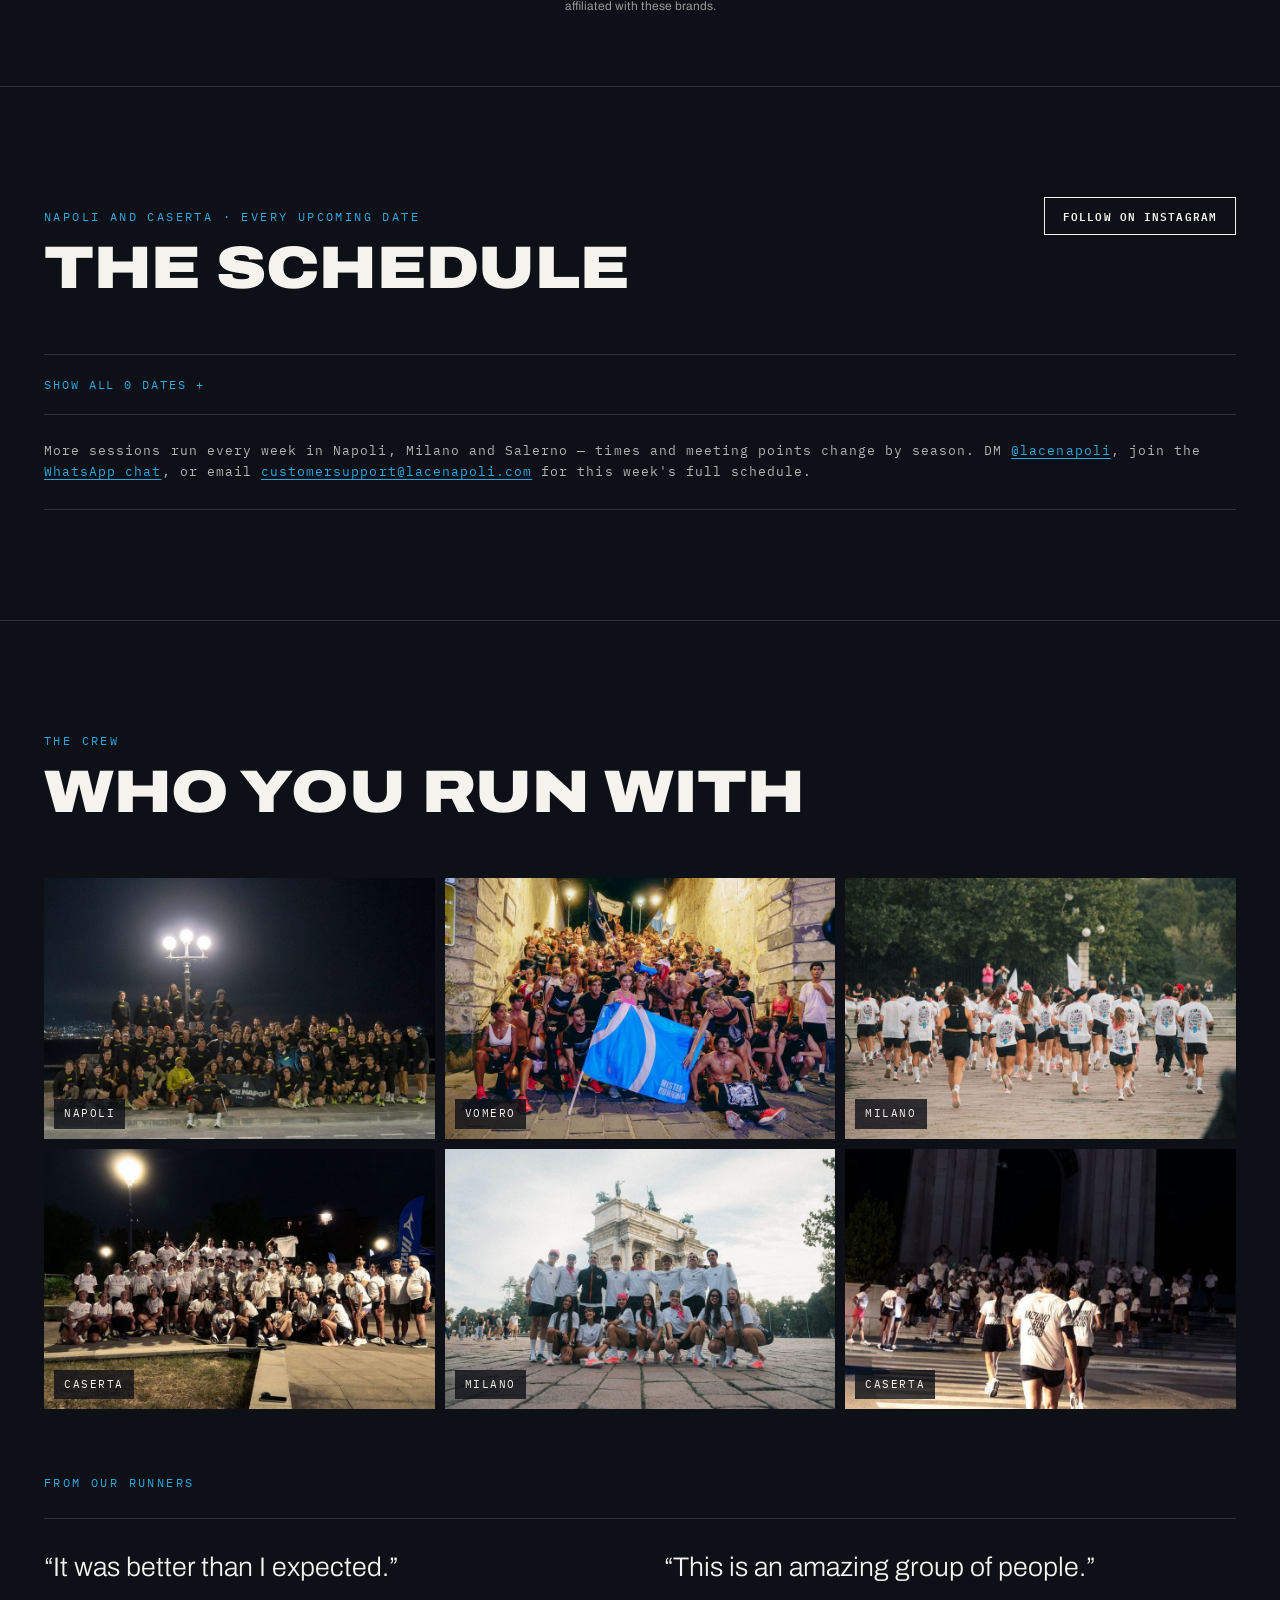
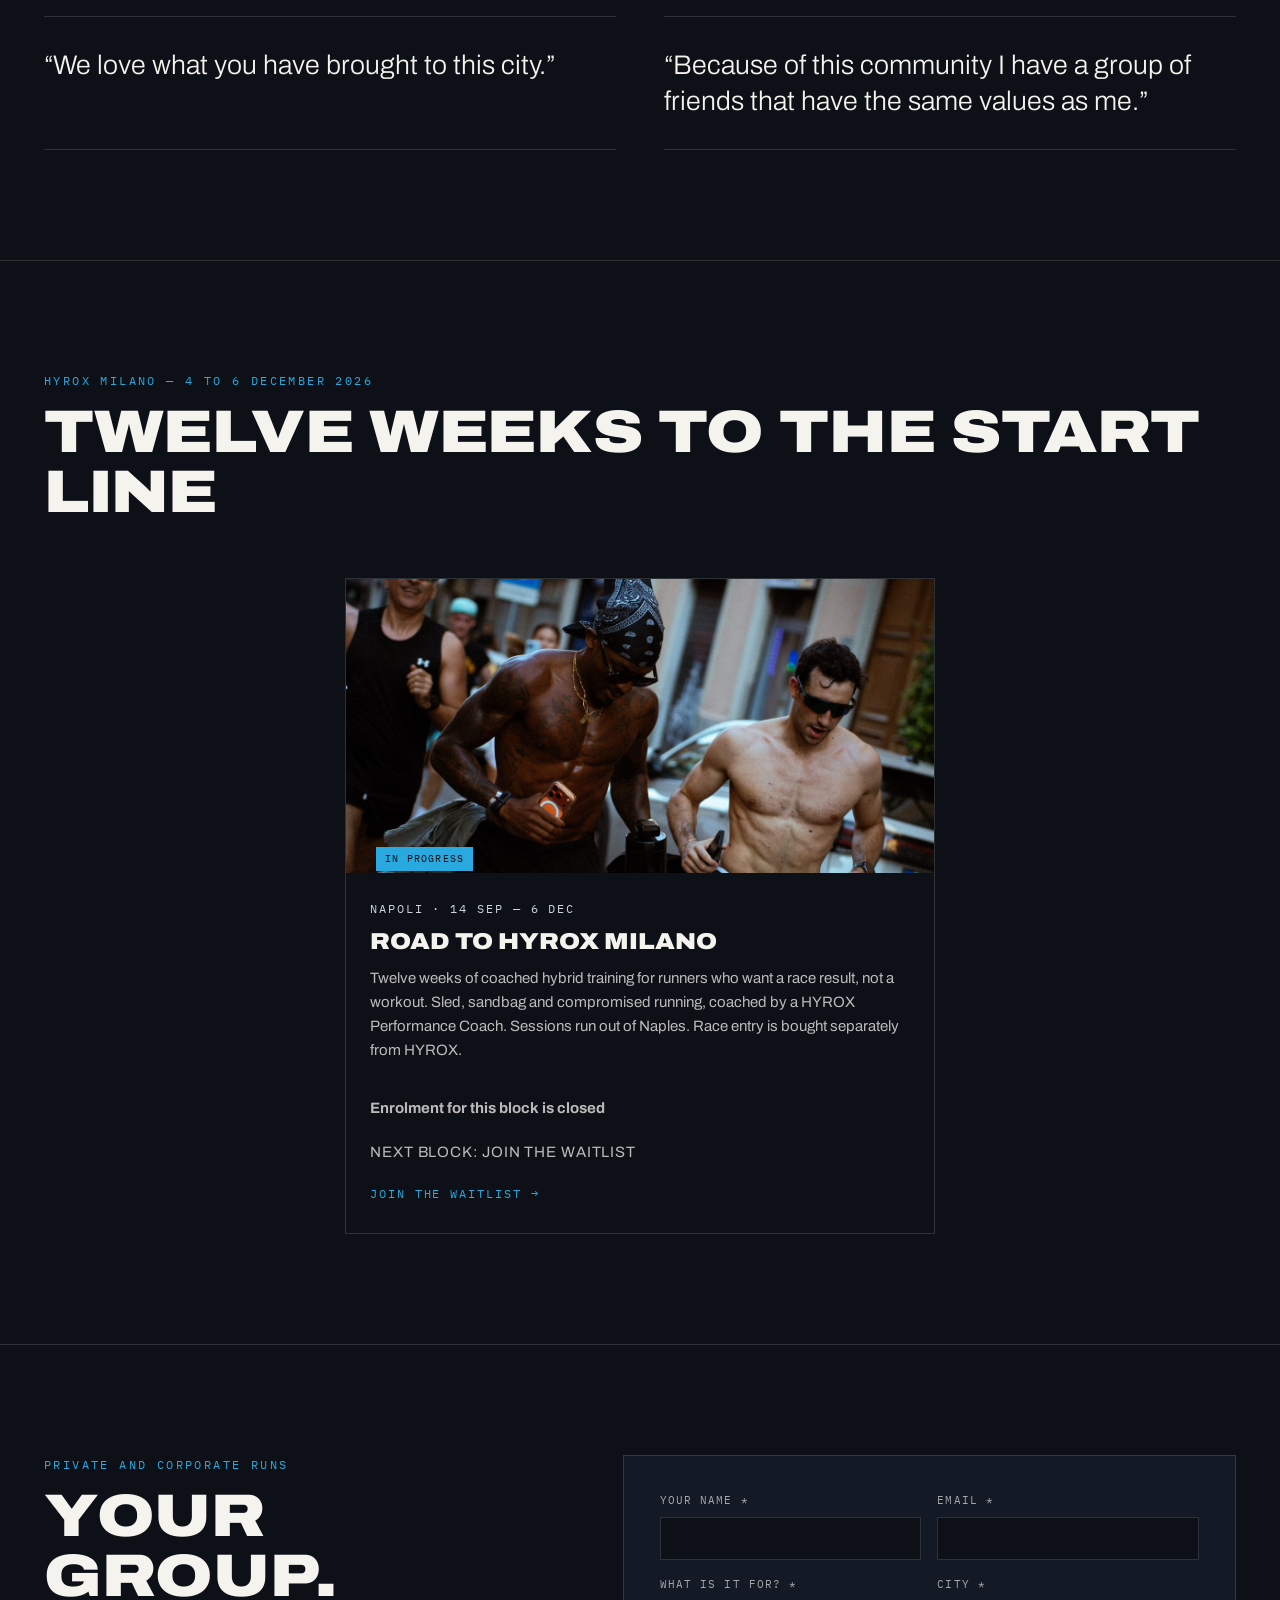
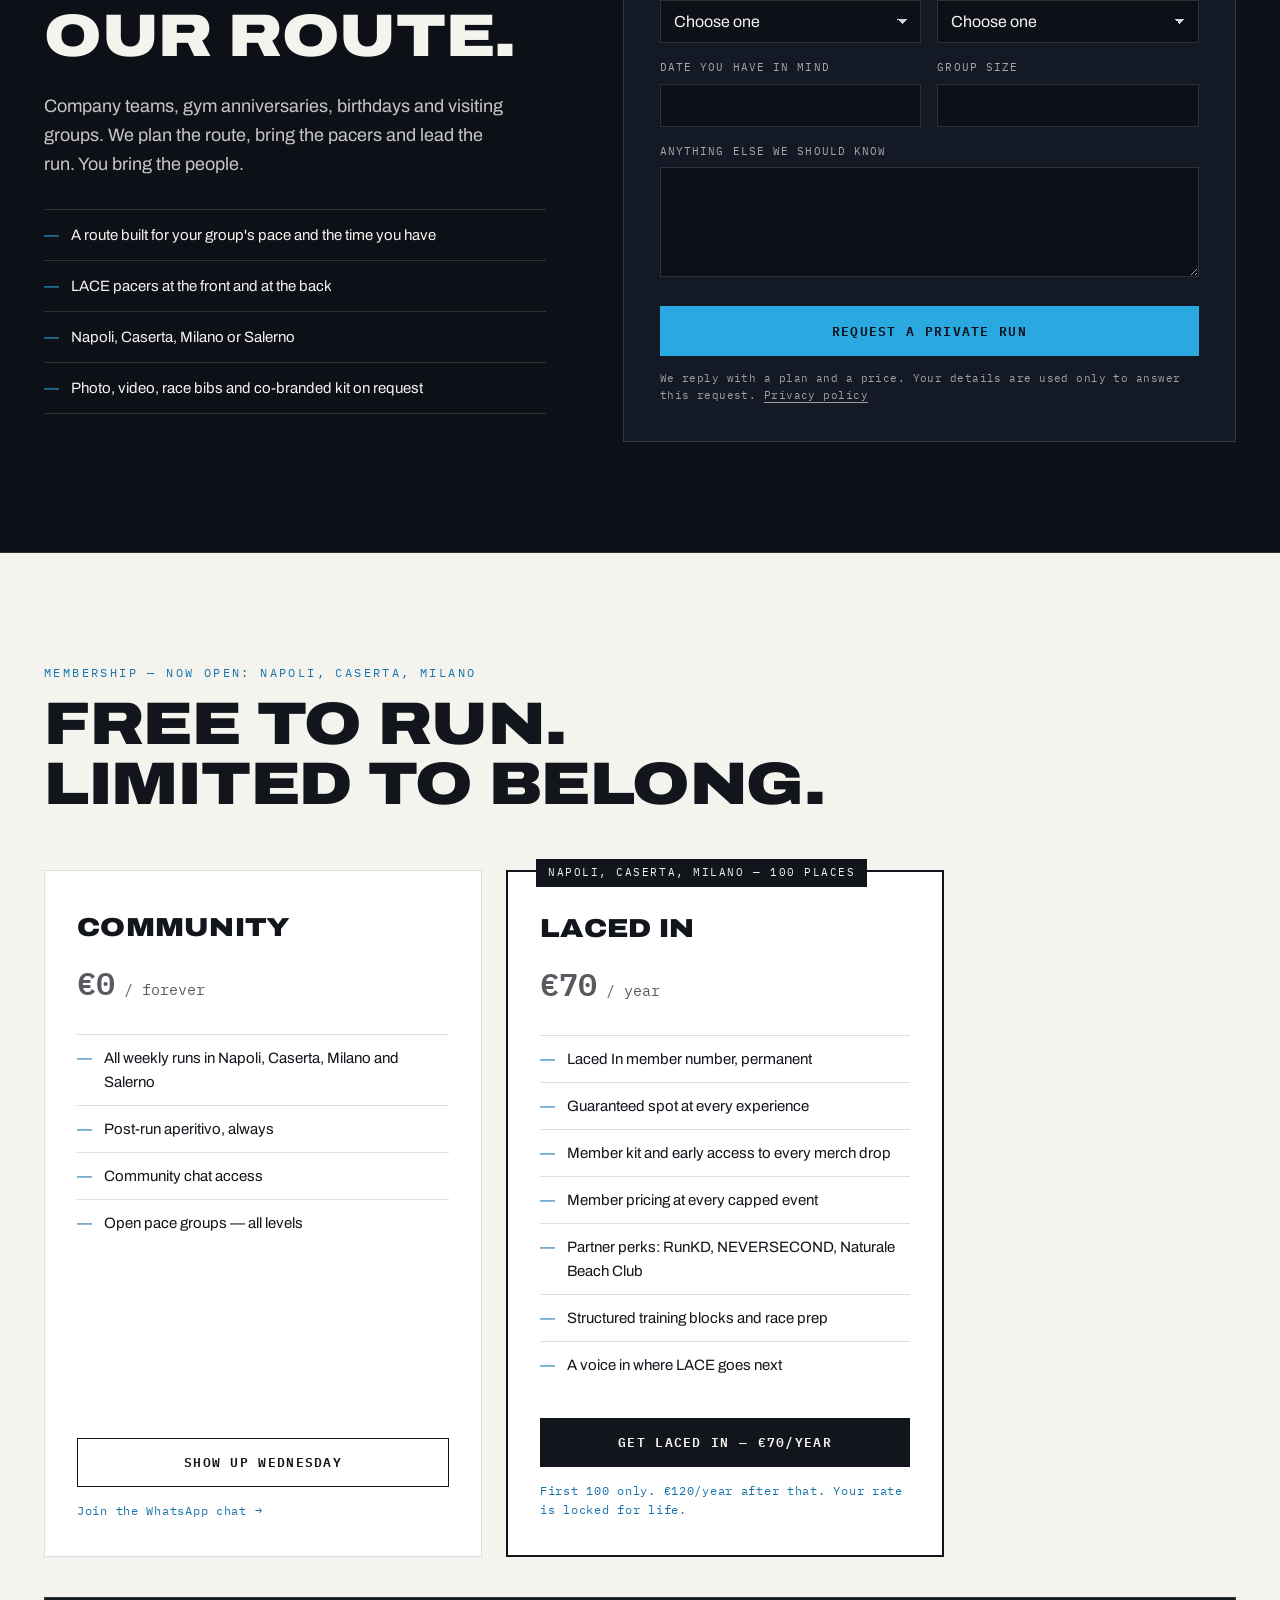
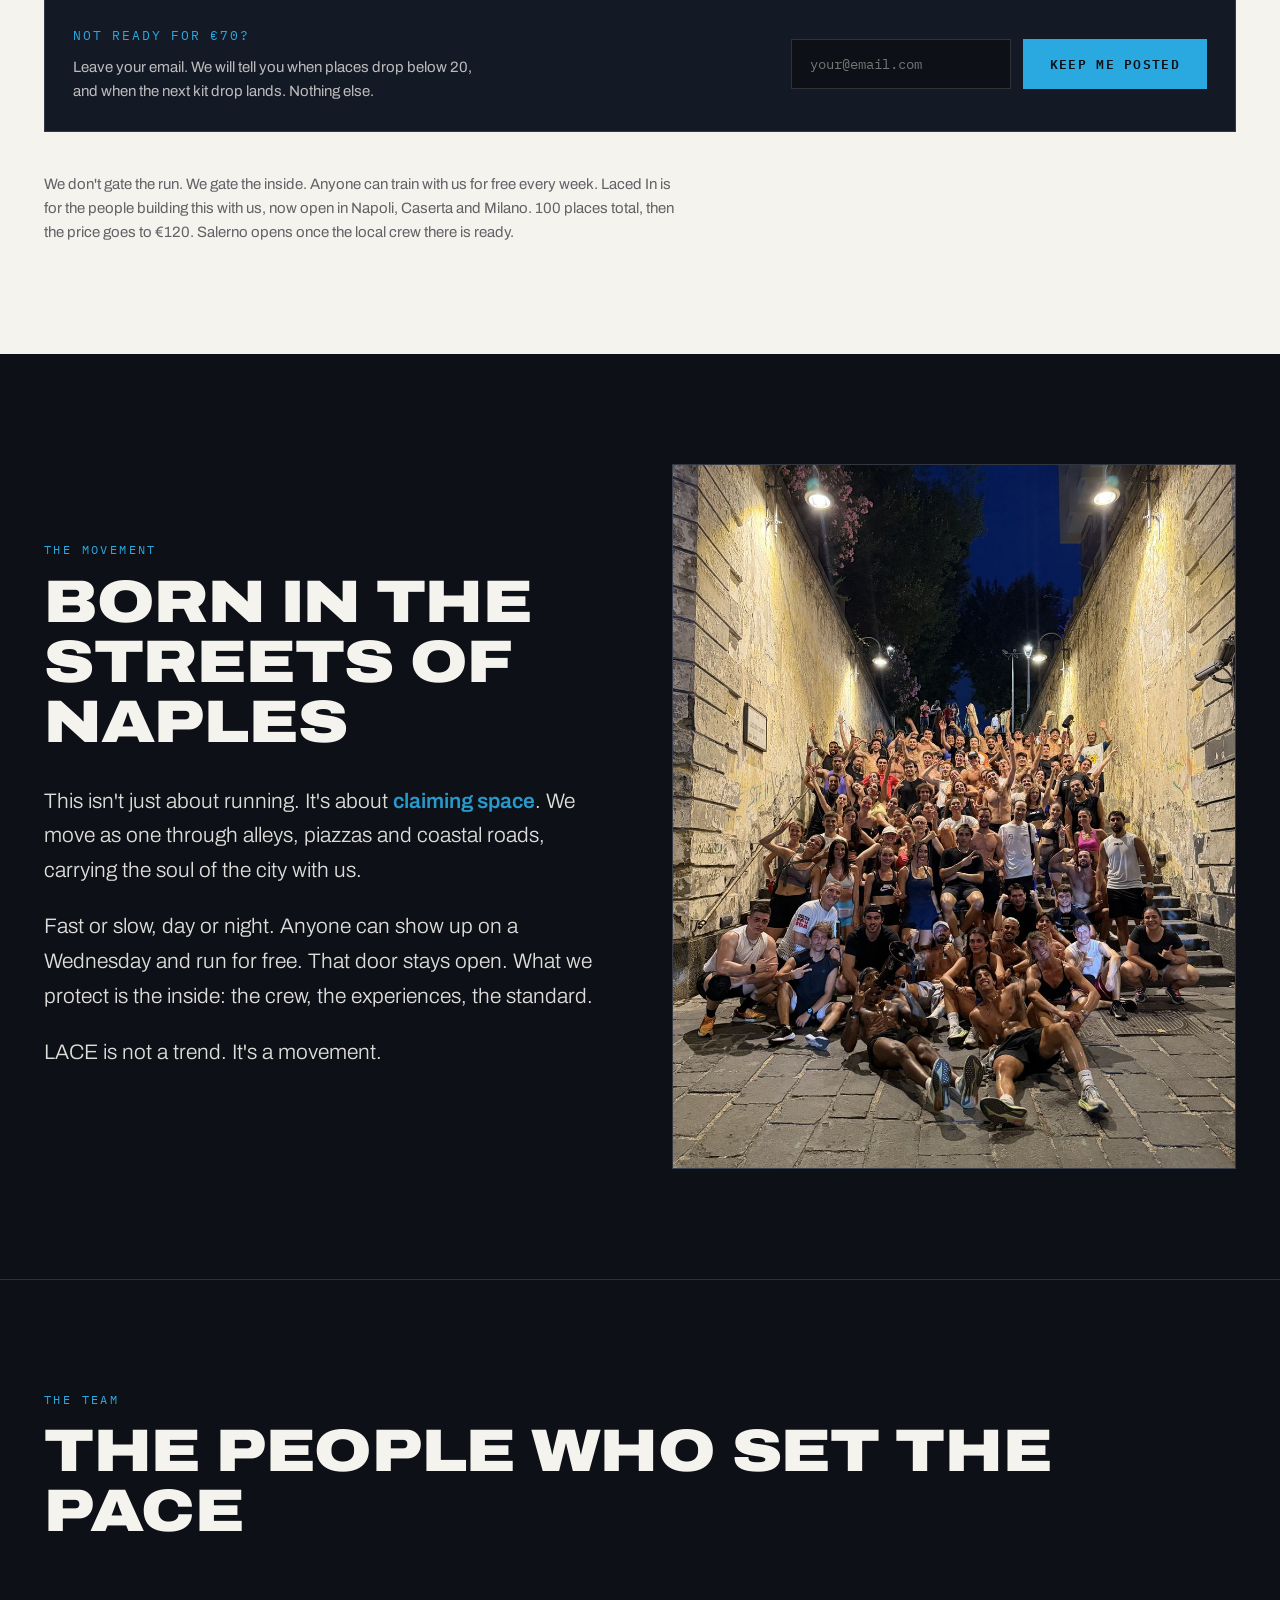
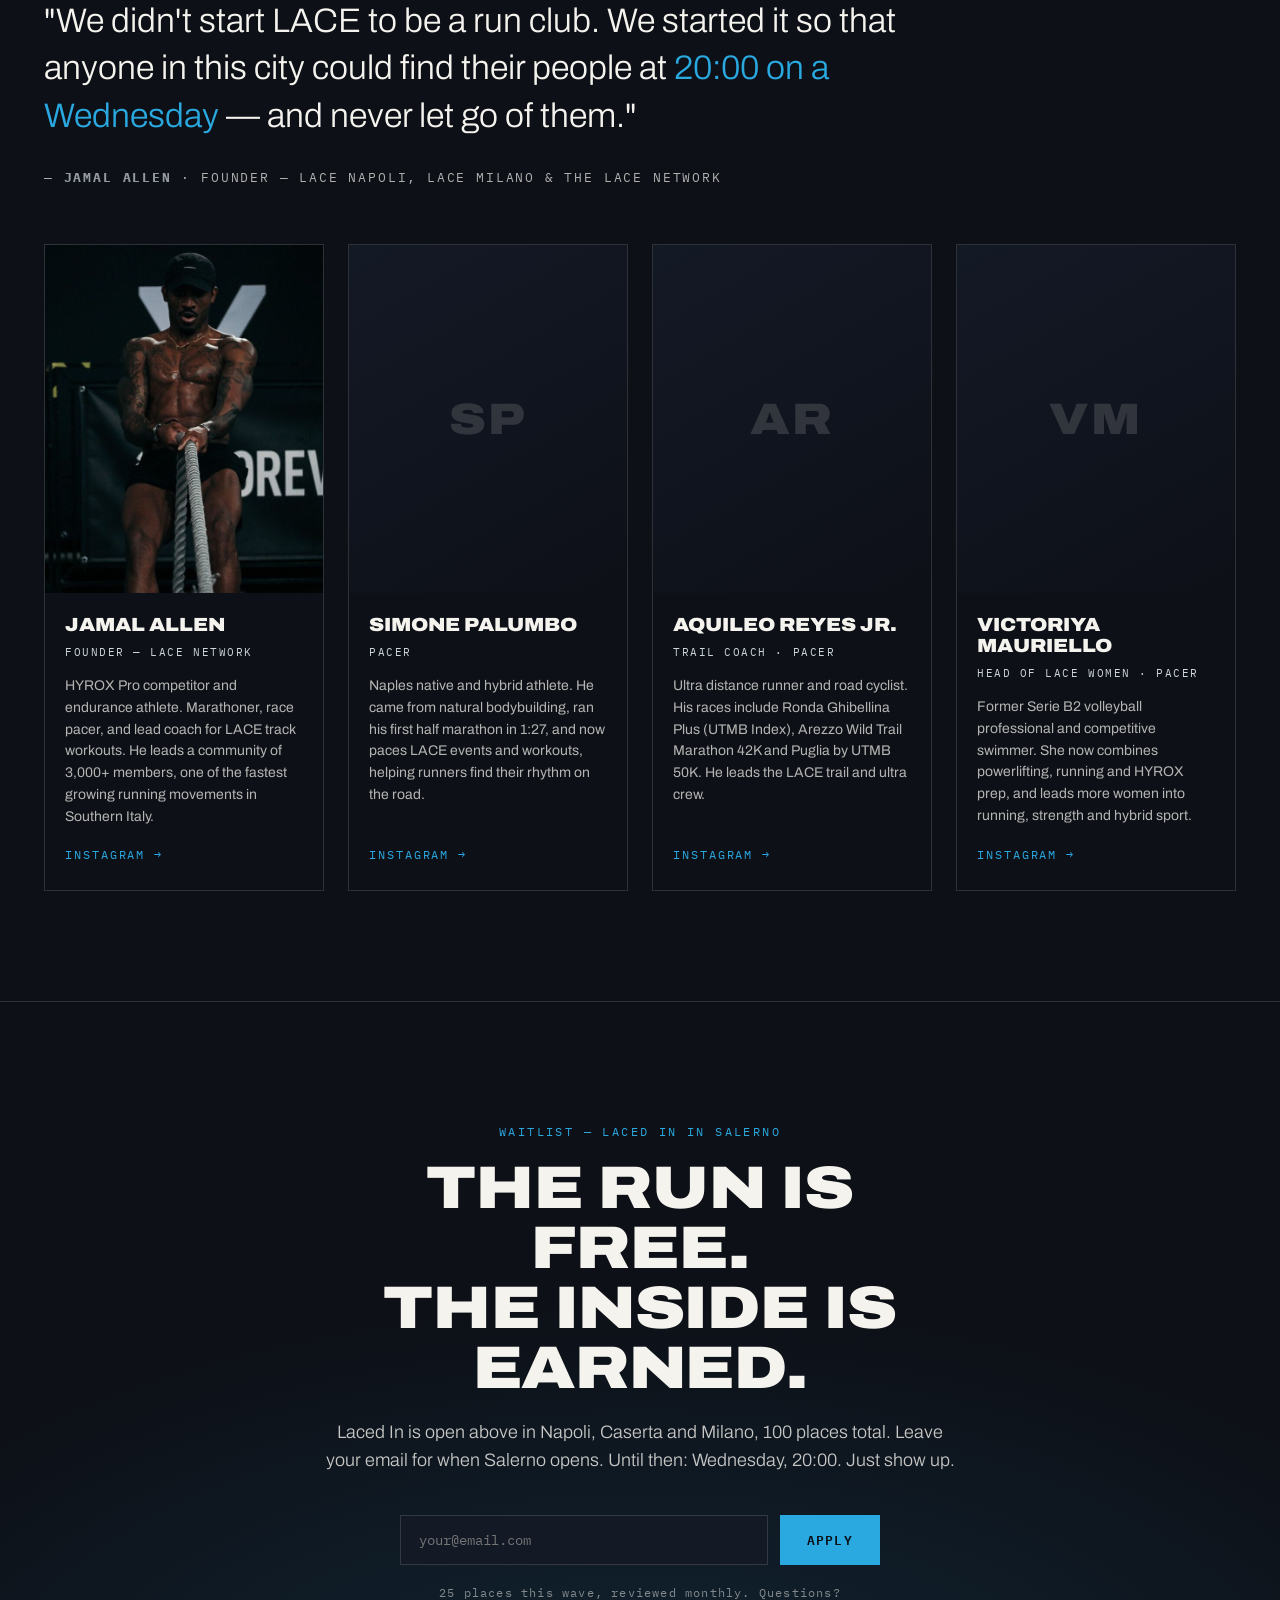
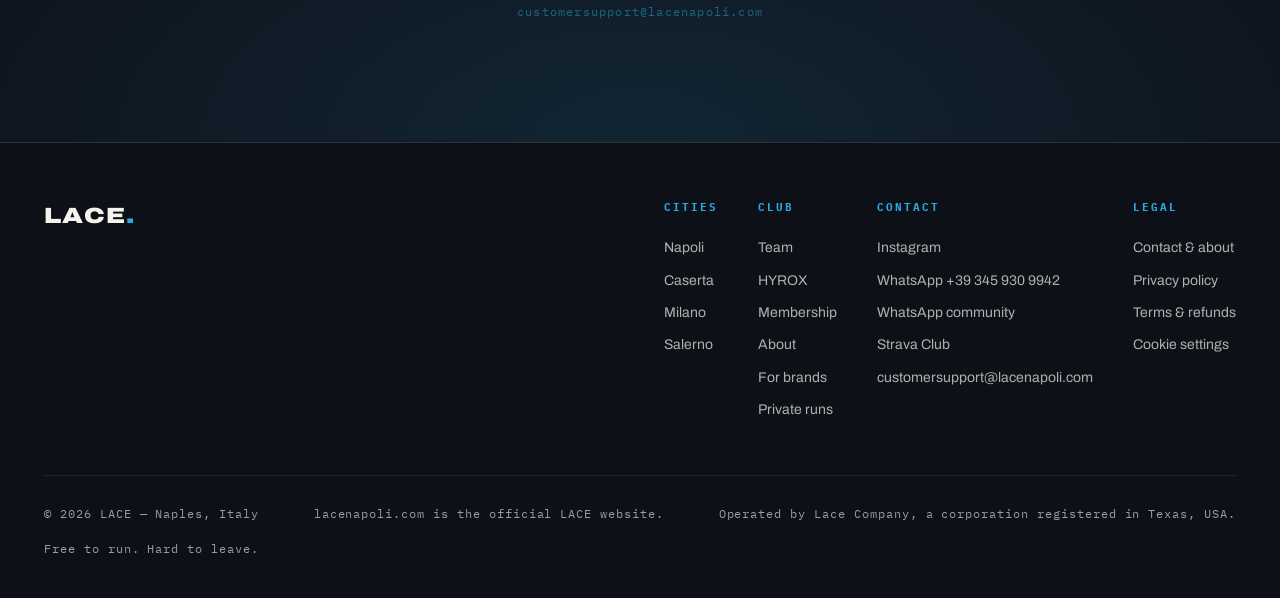
==== commit 4ba1ae35: "Add runner quotes to the home page; HOKA count is 105 runners Home page: four unnamed runner quotes " ====
--- a/index.html
+++ b/index.html
@@ -5,16 +5,17 @@
 <meta name="viewport" content="width=device-width, initial-scale=1.0">
 <title>LACE — Naples Running Club</title>
 
-<!-- Google Analytics (GA4) -->
-<script async src="https://www.googletagmanager.com/gtag/js?id=G-B7Z8K7R6M2"></script>
+<!-- Google Analytics (GA4): loaded by consent.js only after the visitor accepts -->
 <script>
   window.dataLayer = window.dataLayer || [];
   function gtag(){dataLayer.push(arguments);}
-  gtag('js', new Date());
-  gtag('config', 'G-B7Z8K7R6M2');
 </script>
+<script src="/consent.js" defer></script>
 <meta name="description" content="LACE is a running network born in the streets of Naples. Weekly runs in Napoli, Caserta, Milano and Salerno. Free to run. Laced In membership capped at 100, open in Napoli, Caserta and Milano.">
 <link rel="canonical" href="https://lacenapoli.com/">
+<link rel="alternate" hreflang="en" href="https://lacenapoli.com/">
+<link rel="alternate" hreflang="it" href="https://lacenapoli.com/it/">
+<link rel="alternate" hreflang="x-default" href="https://lacenapoli.com/">
 <meta name="theme-color" content="#0d1017">
 <meta name="robots" content="index,follow">
 <meta name="author" content="LACE Napoli">
@@ -235,7 +236,7 @@
 
 /* ---------- SCHEDULE ---------- */
 .schedule{padding:110px 0;border-bottom:1px solid var(--line)}
-.sched-row{display:grid;grid-template-columns:90px 1.2fr 1.3fr 90px 120px;gap:20px;align-items:center;padding:26px 0;border-top:1px solid var(--line);transition:background .2s}
+.sched-row{display:grid;grid-template-columns:90px 1.2fr 1.3fr 90px minmax(120px,auto);gap:20px;align-items:center;padding:26px 0;border-top:1px solid var(--line);transition:background .2s}
 .sched-row:last-of-type{border-bottom:1px solid var(--line)}
 .sched-row:hover{background:var(--night-2)}
 .sched-day{font-family:var(--mono);font-size:13px;letter-spacing:.14em;text-transform:uppercase;color:var(--sodium)}
@@ -245,12 +246,13 @@
 .sched-time{font-family:var(--mono);font-size:15px;font-weight:600;text-align:right;font-variant-numeric:tabular-nums}
 .sched-row.rsvp{cursor:pointer}
 .sched-rsvp{font-family:var(--mono);font-size:12px;letter-spacing:.14em;text-transform:uppercase;color:var(--azzurro);text-align:right;white-space:nowrap}
-.sched-row.rsvp:hover .sched-rsvp{text-decoration:underline}
+a.sched-rsvp{display:inline-flex;align-items:center;justify-content:center;min-height:44px;padding:0 18px;border:1px solid var(--azzurro);background:var(--azzurro);color:var(--night);font-weight:600;letter-spacing:.1em;justify-self:end;transition:background .2s,border-color .2s}
+a.sched-rsvp:hover,a.sched-rsvp:focus-visible,.sched-row.rsvp:hover a.sched-rsvp{background:var(--paper);border-color:var(--paper)}
 /* paused state: rows stay visible so people can see the week, but read as inactive */
 .sched-row.paused{opacity:.45}
 .sched-row.paused:hover{background:none}
 .sched-row.paused .sched-time{text-decoration:line-through}
-.sched-row.paused .sched-rsvp{color:var(--sodium);text-decoration:none;cursor:default;letter-spacing:.08em}
+.sched-row.paused .sched-rsvp,.sched-row.paused a.sched-rsvp{color:var(--sodium);background:none;border-color:var(--line);text-decoration:none;cursor:default;letter-spacing:.08em}
 @media(max-width:960px){.sched-row.paused .sched-rsvp{font-size:11px;letter-spacing:.04em}}
 .schedule:not(.all) .is-more{display:none}
 .sched-more{display:block;width:100%;background:none;border:0;border-top:1px solid var(--line);color:var(--azzurro);font-family:var(--mono);font-size:12px;letter-spacing:.16em;text-transform:uppercase;padding:22px 0;cursor:pointer;text-align:left}
@@ -266,7 +268,8 @@
 .sf-text{font-size:15px;line-height:1.6;color:rgba(245,243,238,.8);margin:0 0 18px;max-width:52ch}
 .sf-short{display:none}
 .sf-cta{display:inline-block;font-family:var(--mono);font-size:12px;letter-spacing:.14em;text-transform:uppercase;color:var(--sodium)}
-a.sf-cta{color:var(--azzurro);text-decoration:underline;text-underline-offset:3px}
+a.sf-cta{display:inline-flex;align-items:center;justify-content:center;min-height:44px;padding:0 22px;margin-top:6px;background:var(--azzurro);border:1px solid var(--azzurro);color:var(--night);font-weight:600;letter-spacing:.1em;text-decoration:none;transition:background .2s,border-color .2s}
+a.sf-cta:hover,a.sf-cta:focus-visible{background:var(--paper);border-color:var(--paper)}
 @media(max-width:640px){
   /* phone: small flyer beside the headline, details underneath */
   .sched-feature{grid-template-columns:100px 1fr;gap:0 16px;align-items:start;padding:16px}
@@ -345,10 +348,32 @@
 .apply-note{font-family:var(--mono);font-size:12px;letter-spacing:.1em;opacity:.5;margin-top:18px}
 .apply-note a{color:var(--azzurro)}
 
+/* ---------- CREW PHOTOS ---------- */
+.crowd{padding:110px 0;border-bottom:1px solid var(--line)}
+.crowd-strip{display:grid;grid-template-columns:repeat(3,1fr);gap:10px;max-width:1240px;margin:0 auto;padding:0 24px}
+.crowd-strip figure{position:relative;margin:0;overflow:hidden;background:var(--night-2)}
+.crowd-strip img{display:block;width:100%;height:auto;aspect-ratio:3/2;object-fit:cover}
+.crowd-strip figcaption{position:absolute;left:10px;bottom:10px;font-family:var(--mono);font-size:11px;letter-spacing:.14em;text-transform:uppercase;background:rgba(13,16,23,.8);padding:6px 10px}
+@media(max-width:760px){
+  .crowd-strip{display:flex;overflow-x:auto;scroll-snap-type:x mandatory;scroll-padding:0 24px;scrollbar-width:none;-webkit-overflow-scrolling:touch}
+  .crowd-strip::-webkit-scrollbar{display:none}
+  .crowd-strip figure{flex:0 0 84%;scroll-snap-align:start}
+}
+
+.voices{margin-top:64px}
+.voices-tag{margin-bottom:26px}
+.voices-grid{display:grid;grid-template-columns:repeat(2,1fr);gap:0 48px;border-top:1px solid var(--line)}
+.voice{margin:0;padding:30px 0;border-bottom:1px solid var(--line);font-weight:300;font-size:clamp(20px,2.1vw,27px);line-height:1.35}
+@media(max-width:760px){
+  .voices{margin-top:44px}
+  .voices-grid{grid-template-columns:1fr}
+  .voice{padding:22px 0;font-size:20px}
+}
+
 /* ---------- STICKY MOBILE CTA ---------- */
 .sticky-cta{position:fixed;left:0;right:0;bottom:0;z-index:150;padding:12px 16px calc(12px + env(safe-area-inset-bottom));background:rgba(13,16,23,.96);backdrop-filter:blur(10px);border-top:1px solid var(--line);transform:translateY(100%);transition:transform .3s ease;display:none}
 .sticky-cta.show{transform:translateY(0)}
-.sticky-cta .btn{text-align:center}.sticky-in{max-width:1200px;margin:0 auto;display:flex;align-items:center;justify-content:space-between;gap:16px;flex-wrap:wrap}.sticky-copy{display:flex;flex-direction:column;gap:2px;min-width:0}.sticky-k{font-family:var(--mono);font-size:12px;letter-spacing:.1em;text-transform:uppercase;opacity:.95}.sticky-d{font-family:var(--mono);font-size:11px;letter-spacing:.08em;text-transform:uppercase;opacity:.6}.sticky-btns{display:flex;gap:10px;flex:0 0 auto}@media(max-width:700px){.sticky-in{flex-direction:column;align-items:stretch;gap:10px}.sticky-btns{display:grid;grid-template-columns:1fr 1fr}.sticky-cta .btn{width:100%}}
+.sticky-cta .btn{text-align:center}.sticky-in{max-width:1200px;margin:0 auto;display:flex;align-items:center;justify-content:space-between;gap:16px;flex-wrap:wrap}.sticky-copy{display:flex;flex-direction:column;gap:2px;min-width:0}.sticky-k{font-family:var(--mono);font-size:12px;letter-spacing:.1em;text-transform:uppercase;opacity:.95}.sticky-d{font-family:var(--mono);font-size:11px;letter-spacing:.08em;text-transform:uppercase;opacity:.6}.sticky-btns{display:flex;gap:10px;flex:0 0 auto}@media(max-width:700px){.sticky-in{flex-direction:column;align-items:stretch;gap:10px}.sticky-copy{display:none}.sticky-btns{display:grid;grid-template-columns:1.45fr 1fr}.sticky-cta .btn{width:100%;padding:14px 8px;font-size:12px;white-space:nowrap}}
 .sticky-cta{display:block}
 
 /* ---------- COMING SOON MODAL ---------- */
@@ -388,7 +413,7 @@
   .proof-grid{grid-template-columns:repeat(2,1fr)}
   .mani-grid,.founder-grid{grid-template-columns:1fr;gap:40px}
   .tiers,.exp-grid{grid-template-columns:1fr}
-  .sched-row{grid-template-columns:70px 1fr 78px 88px;gap:12px}
+  .sched-row{grid-template-columns:70px 1fr 78px auto;gap:12px}
   .sched-row>*{min-width:0}  /* let the title column shrink instead of pushing the row off-screen */
   .sched-city{display:none}
 }
@@ -399,12 +424,14 @@
   .sched-title{font-size:19px;line-height:1.2}
   .sched-time{grid-column:3;grid-row:1;padding-top:3px}
   .sched-rsvp{grid-column:3;grid-row:2;align-self:start;padding-top:4px}
+  .sched-row>div:nth-child(2){grid-row:1}
+  a.sched-rsvp{grid-column:2/-1;grid-row:4;justify-self:stretch;margin-top:12px;padding-top:0;min-height:46px;font-size:13px}
   .sched-city{display:block;grid-column:2/-1;grid-row:3;font-size:11px;line-height:1.55;margin-top:4px}
 }
 @media(max-width:560px){
   .proof-cell{min-width:0;padding:30px 16px}
   .proof-lab{letter-spacing:.1em;overflow-wrap:anywhere}
-  .manifesto,.membership,.schedule,.exp,.founder{padding:72px 0}
+  .manifesto,.membership,.schedule,.exp,.founder,.crowd{padding:72px 0}
   .apply{padding:88px 0}
   .proof{padding:64px 0}
   .sec-head{margin-bottom:36px}
@@ -492,6 +519,7 @@
       <span class="partner">HOKA</span>
       <span class="partner">On</span>
       <span class="partner">Saucony</span>
+      <span class="partner">Mizuno</span>
     </div>
     <div class="partners-cta"><a class="btn btn-sm" href="/brands.html" data-i18n="p_cta">See the work and send a brief →</a></div>
     <div class="partners-note" data-i18n="p_note">Past client work. All trademarks belong to their owners. LACE is independent and not sponsored by, endorsed by or affiliated with these brands.</div>
@@ -502,7 +530,7 @@
   <div class="wrap">
     <div class="sec-head">
       <div>
-        <div class="sec-tag" data-i18n="sched_tag">Weekly runs — free, open, no signup</div>
+        <div class="sec-tag" data-i18n="sched_tag">Napoli and Caserta · every upcoming date</div>
         <h2 data-i18n="sched_h2">The week</h2>
       </div>
       <a href="https://www.instagram.com/lacenapoli" target="_blank" rel="noopener" class="btn btn-sm" data-i18n="sched_btn">Follow on Instagram</a>
@@ -603,6 +631,34 @@
     </div>
     <button type="button" class="sched-more" id="sched-more" hidden></button>
     <div class="sched-note" id="sched-note" data-i18n-html="sched_note">More sessions run every week in Napoli, Milano and Salerno — times and meeting points change by season. DM <a href="https://www.instagram.com/lacenapoli" target="_blank" rel="noopener">@lacenapoli</a>, join the <a href="https://chat.whatsapp.com/L5UGTYFE6Db3BjlqvpoNIA?s=cl&amp;p=i&amp;mlu=4&amp;amv=0" target="_blank" rel="noopener">WhatsApp chat</a>, or email <a href="mailto:customersupport@lacenapoli.com">customersupport@lacenapoli.com</a> for this week\'s full schedule.</div>
+  </div>
+</section>
+
+<section class="crowd" aria-labelledby="crowd-h">
+  <div class="wrap">
+    <div class="sec-head">
+      <div>
+        <div class="sec-tag" data-i18n="cr_tag">The crew</div>
+        <h2 id="crowd-h" data-i18n="cr_h2">Who you run with</h2>
+      </div>
+    </div>
+  </div>
+  <div class="crowd-strip" role="group" aria-label="Photos from LACE runs" tabindex="0">
+    <figure><img src="img/crowd-1.jpg" width="900" height="600" loading="lazy" decoding="async" alt="The whole LACE group in black long sleeves under a street lamp on the Naples seafront at night, holding the LACE Napoli banner"><figcaption>Napoli</figcaption></figure>
+    <figure><img src="img/crowd-2.jpg" width="900" height="600" loading="lazy" decoding="async" alt="The LACE crew filling the Scarlatti steps in Vomero after a night run"><figcaption>Vomero</figcaption></figure>
+    <figure><img src="img/crowd-3.jpg" width="900" height="600" loading="lazy" decoding="async" alt="A large group of runners in white tees setting off together in Milan"><figcaption>Milano</figcaption></figure>
+    <figure><img src="img/crowd-4.jpg" width="900" height="600" loading="lazy" decoding="async" alt="The whole group in white tees after a night run in Caserta"><figcaption>Caserta</figcaption></figure>
+    <figure><img src="img/crowd-5.jpg" width="900" height="600" loading="lazy" decoding="async" alt="The crew in front of the Arco della Pace in Milan"><figcaption>Milano</figcaption></figure>
+    <figure><img src="img/crowd-6.jpg" width="900" height="600" loading="lazy" decoding="async" alt="Runners crossing towards the war memorial arch in Caserta at night"><figcaption>Caserta</figcaption></figure>
+  </div>
+  <div class="wrap voices">
+    <div class="sec-tag voices-tag" data-i18n="q_tag">From our runners</div>
+    <div class="voices-grid">
+      <blockquote class="voice" data-i18n="q1">“It was better than I expected.”</blockquote>
+      <blockquote class="voice" data-i18n="q2">“This is an amazing group of people.”</blockquote>
+      <blockquote class="voice" data-i18n="q3">“We love what you have brought to this city.”</blockquote>
+      <blockquote class="voice" data-i18n="q4">“Because of this community I have a group of friends that have the same values as me.”</blockquote>
+    </div>
   </div>
 </section>
 
@@ -847,6 +903,7 @@
           <a href="/contact.html" data-i18n="ft_contactpage">Contact &amp; about</a>
           <a href="/privacy.html" data-i18n="ft_privacy">Privacy policy</a>
           <a href="/terms.html" data-i18n="ft_terms">Terms &amp; refunds</a>
+          <a href="/privacy.html#cookies" data-cookie-settings data-i18n="ft_cookies">Cookie settings</a>
         </div>
       </div>
     </div>
@@ -889,12 +946,12 @@
 <div class="sticky-cta" id="sticky-cta">
   <div class="sticky-in">
     <div class="sticky-copy">
-      <span class="sticky-k" data-i18n="sk_k">Road to HYROX Milano · 25 places</span>
-      <span class="sticky-d"><span data-i18n="sk_d">Enrolment closes 11 September</span><span id="sticky-days"></span></span>
+      <span class="sticky-k" data-i18n="sk_k">Next run</span>
+      <span class="sticky-d" id="sticky-when"></span>
     </div>
     <div class="sticky-btns">
-      <a href="/road-to-hyrox.html" class="btn btn-solid" data-i18n="sk_cta">See the block</a>
-      <a href="https://buy.stripe.com/8x200b33Vg8k1vpd8qbZe09" target="_blank" rel="noopener" class="btn" data-i18n="nav_apply">Get Laced In</a>
+      <a href="#runs" class="btn btn-solid" id="sticky-rsvp"><span data-i18n="sk_rsvp">RSVP</span><span id="sticky-rsvp-when"></span></a>
+      <a href="https://buy.stripe.com/8x200b33Vg8k1vpd8qbZe09" target="_blank" rel="noopener" class="btn" data-i18n="sk_join">Laced In €70</a>
     </div>
   </div>
 </div>
@@ -904,7 +961,7 @@
 const I18N = {
 en: {
   ann_text:"Pausing all cities from today. Back <b>Wednesday, September 9</b>. Last time we do this — after this, LACE runs all year.",
-  nav_runs:"Weekly Runs", nav_membership:"Membership", nav_exp:"HYROX", nav_about:"About", nav_apply:"Get Laced In", sk_k:"Road to HYROX Milano · 25 places", sk_d:"Enrolment closes 11 September", sk_cta:"See the block",
+  nav_runs:"Weekly Runs", nav_membership:"Membership", nav_exp:"HYROX", nav_about:"About", nav_apply:"Get Laced In", sk_k:"Next run", sk_rsvp:"RSVP", sk_join:"Laced In €70",
   hero_eyebrow:"Napoli · Caserta · Milano · Salerno",
   hero_h1:'When we run,<br>we move <em>the city.</em>',
   hero_sub:"LACE is a running network born in the streets of Naples. 3,000+ runners across four cities. Weekly sessions are free and open. Laced In membership is capped at 100, open in Napoli, Caserta and Milano.",
@@ -928,7 +985,8 @@
   t3_li1:"Laced In member number, permanent", t3_li2:"Guaranteed spot at every experience", t3_li3:"Member kit and early access to every merch drop", t3_li4:"Member pricing at every capped event", t3_li5:"Partner perks: RunKD, NEVERSECOND, Naturale Beach Club", t3_li6:"Structured training blocks and race prep", t3_li7:"A voice in where LACE goes next",
   t3_btn:"Get Laced In — €70/year", t3_note:"First 100 only. €120/year after that. Your rate is locked for life.",
   mem_foot:"We don't gate the run. We gate the inside. Anyone can train with us for free every week. Laced In is for the people building this with us, now open in Napoli, Caserta and Milano. 100 places total, then the price goes to €120. Salerno opens once the local crew there is ready.",
-  sched_tag:"October — every date, every city", sched_h2:"The schedule", sched_btn:"Follow on Instagram",
+  sched_tag:"Napoli and Caserta · every upcoming date", sched_h2:"The schedule", cr_tag:"The crew", cr_h2:"Who you run with",
+  q_tag:"From our runners", q1:"“It was better than I expected.”", q2:"“This is an amazing group of people.”", q3:"“We love what you have brought to this city.”", q4:"“Because of this community I have a group of friends that have the same values as me.”", sched_btn:"Follow on Instagram",
   ev_mizuno:"Shoe Test — Mizuno x De Lucia Sport", ev_saucony:"Saucony Shoe Test", ev_norun:"No run — we are racing", ev_norun_loc:"HYROX Roma · Berlin Marathon", ev_norun_rsvp:"No session", ev_details:"Details →",
   sched_pause_note:"The season restarts <b>Wednesday 9 September</b>. Every September date, time and meeting point is below. From here LACE runs all year, every city, no season off.",
   d_wed:"Wed", d_thu:"Thu", d_sun:"Sun", d_tue:"Tue", rsvp:"RSVP →",
@@ -980,13 +1038,13 @@
   fm_q:"Laced In closes at 100.", fm_p:"First 100 only. €120/year after that. Your rate is locked for life.", fm_join:"Get Laced In — €70/year", fm_dismiss:"Not now",
   ft_cities:"Cities", ft_club:"Club", ft_contact:"Contact", ft_line:"Free to run. Hard to leave.",
 
-  ft_legal:"Legal", ft_contactpage:"Contact & about", ft_privacy:"Privacy policy", ft_terms:"Terms & refunds",
+  ft_legal:"Legal", ft_contactpage:"Contact & about", ft_privacy:"Privacy policy", ft_terms:"Terms & refunds", ft_cookies:"Cookie settings",
   ft_official:"lacenapoli.com is the official LACE website.", ft_operator:"Operated by Lace Company, a corporation registered in Texas, USA.",
   p_note:"Past client work. All trademarks belong to their owners. LACE is independent and not sponsored by, endorsed by or affiliated with these brands."
 },
 it: {
   ann_text:"Pausa in tutte le città da oggi. Si riparte <b>mercoledì 9 settembre</b>. È l'ultima volta — da qui in poi LACE corre tutto l'anno.",
-  sk_k:"Road to HYROX Milano · 25 posti", sk_d:"Iscrizioni chiuse l'11 settembre", sk_cta:"Guarda il blocco", nav_runs:"Corse settimanali", nav_membership:"Membership", nav_exp:"HYROX", nav_about:"Chi siamo", nav_apply:"Entra in Laced In",
+  sk_k:"Prossima corsa", sk_rsvp:"Iscriviti", sk_join:"Laced In €70", nav_runs:"Corse settimanali", nav_membership:"Membership", nav_exp:"HYROX", nav_about:"Chi siamo", nav_apply:"Entra in Laced In",
   hero_eyebrow:"Napoli · Caserta · Milano · Salerno",
   hero_h1:'Quando corriamo,<br>muoviamo <em>la città.</em>',
   hero_sub:"LACE è un network di running nato nelle strade di Napoli. Oltre 3.000 runner in quattro città. Le corse settimanali sono gratuite e aperte a tutti. I posti Laced In sono 100, aperti a Napoli, Caserta e Milano.",
@@ -1010,7 +1068,8 @@
   t3_li1:"Numero Laced In, per sempre", t3_li2:"Posto garantito a ogni esperienza", t3_li3:"Member kit e accesso anticipato a ogni drop", t3_li4:"Prezzo riservato ai soci a ogni evento a numero chiuso", t3_li5:"Vantaggi partner: RunKD, NEVERSECOND, Naturale Beach Club", t3_li6:"Programmi di allenamento e preparazione gare", t3_li7:"Voce in capitolo su dove va LACE",
   t3_btn:"Entra in Laced In — 70€/anno", t3_note:"Solo i primi 100. Poi 120€/anno. Il tuo prezzo resta bloccato a vita.",
   mem_foot:"Non mettiamo cancelli sulla corsa. Li mettiamo su ciò che c'è dentro. Chiunque può allenarsi con noi gratis ogni settimana. Laced In è per chi vuole costruire questa cosa con noi, ora aperto a Napoli, Caserta e Milano. 100 posti totali, poi il prezzo sale a 120€. Salerno apre quando il gruppo locale sarà pronto.",
-  sched_tag:"Ottobre — tutte le date, tutte le città", sched_h2:"Il programma", sched_btn:"Seguici su Instagram",
+  sched_tag:"Napoli e Caserta · tutte le prossime date", sched_h2:"Il programma", cr_tag:"La crew", cr_h2:"Con chi corri",
+  q_tag:"Dai nostri runner", q1:"“È stato meglio di quanto mi aspettassi.”", q2:"“È un gruppo di persone fantastico.”", q3:"“Amiamo quello che avete portato in questa città.”", q4:"“Grazie a questa community ho un gruppo di amici con i miei stessi valori.”", sched_btn:"Seguici su Instagram",
   ev_mizuno:"Shoe Test — Mizuno x De Lucia Sport", ev_saucony:"Saucony Shoe Test", ev_norun:"Nessuna corsa — siamo in gara", ev_norun_loc:"HYROX Roma · Berlin Marathon", ev_norun_rsvp:"Nessuna sessione", ev_details:"Dettagli →",
   sched_pause_note:"La stagione riparte <b>mercoledì 9 settembre</b>. Qui sotto trovi tutte le date di settembre, con orari e punti di ritrovo. Da qui in poi LACE corre tutto l'anno, in ogni città, senza pause stagionali.",
   d_wed:"Mer", d_thu:"Gio", d_sun:"Dom", d_tue:"Mar", rsvp:"Iscriviti →",
@@ -1062,7 +1121,7 @@
   fm_q:"Laced In chiude a 100.", fm_p:"Solo i primi 100. Poi 120€/anno. Il tuo prezzo resta bloccato a vita.", fm_join:"Entra in Laced In — 70€/anno", fm_dismiss:"Non ora",
   ft_cities:"Città", ft_club:"Club", ft_contact:"Contatti", ft_line:"Correre è gratis. Andarsene è difficile.",
 
-  ft_legal:"Note legali", ft_contactpage:"Contatti e chi siamo", ft_privacy:"Informativa privacy", ft_terms:"Termini e rimborsi",
+  ft_legal:"Note legali", ft_contactpage:"Contatti e chi siamo", ft_privacy:"Informativa privacy", ft_terms:"Termini e rimborsi", ft_cookies:"Impostazioni cookie",
   ft_official:"lacenapoli.com è il sito ufficiale di LACE.", ft_operator:"Gestito da Lace Company, società registrata in Texas, USA.",
   p_note:"Lavori già realizzati per questi clienti. Tutti i marchi appartengono ai rispettivi proprietari. LACE è indipendente e non è sponsorizzata, approvata o affiliata a questi brand."
 }
@@ -1088,9 +1147,9 @@
 }
 
 // Default: English. Browsers set to Italian get Italian automatically.
-// (For true geo-detection by IP, wire a geolocation service or Wix's multilingual app on production.)
+// The Italian twin of this page (/it/, built by tools/build_it.py) sets LACE_PAGE_LANG and always opens in Italian.
 const browserLang = (navigator.language || "en").toLowerCase();
-setLang(browserLang.startsWith("it") ? "it" : "en");
+setLang(window.LACE_PAGE_LANG || (browserLang.startsWith("it") ? "it" : "en"));
 
 document.getElementById("lang-select").addEventListener("change", e => {
   setLang(e.target.value);
@@ -1173,6 +1232,7 @@
   const where=e ? e.city.split("·").pop().trim() : "Vomero, Napoli";
   const hh=String(d.getHours()).padStart(2,"0")+":"+String(d.getMinutes()).padStart(2,"0");
   el.textContent=DAYS[currentLang][d.getDay()]+" "+d.getDate()+" "+MONTHS[currentLang][d.getMonth()]+" · "+hh+" — "+where;
+  if(typeof renderSticky==="function"){try{renderSticky()}catch(err){}}
 }
 
 (function(){
@@ -1259,7 +1319,10 @@
 
   document.querySelectorAll(".sched-row[data-luma]").forEach(row=>{
     const url=row.getAttribute("data-luma");
-    row.onclick=()=>window.open(url,"_blank","noopener");
+    row.onclick=()=>{
+      if(typeof gtag==="function") gtag("event","rsvp_click",{location:"schedule_row",event_url:url});
+      window.open(url,"_blank","noopener");
+    };
     const link=row.querySelector(".sched-rsvp");
     if(link) link.onclick=e=>e.stopPropagation();
   });
@@ -1347,8 +1410,18 @@
   checkScroll();
 })();
 
-/* ---------- STICKY MOBILE CTA: shown past the hero, hidden while
-   Membership or Apply (which already carry this CTA) are on screen ---------- */
+/* ---------- STICKY BAR: leads with RSVP for the next run. Shown past the hero,
+   hidden while the Apply form is on screen ---------- */
+function renderSticky(){
+  const btn=document.getElementById("sticky-rsvp"); if(!btn) return;
+  const e=nextRunEntry(), d=e?e.start:nextWednesday().start;
+  const hh=String(d.getHours()).padStart(2,"0")+":"+String(d.getMinutes()).padStart(2,"0");
+  const meta=document.getElementById("clock-meta"), when=document.getElementById("sticky-when"), short=document.getElementById("sticky-rsvp-when");
+  if(when && meta) when.textContent=meta.textContent;
+  if(short) short.textContent=" · "+DAYS[currentLang][d.getDay()]+" "+hh;
+  if(e && e.url){ btn.href=e.url; btn.target="_blank"; btn.rel="noopener"; }
+  else { btn.href="#runs"; btn.removeAttribute("target"); btn.removeAttribute("rel"); }
+}
 (function(){
   const bar=document.getElementById("sticky-cta");
   if(!bar) return;
@@ -1364,18 +1437,6 @@
     const overlapping = inView(apply);
     bar.classList.toggle("show", pastHero && !overlapping);
   }
-  (function(){
-    var CLOSE = new Date('2026-09-11T23:59:00+02:00');
-    var d = Math.ceil((CLOSE - new Date())/86400000);
-    var out = bar.querySelector('#sticky-days');
-    if (d > 0){ if (out) out.textContent = ' \u00b7 ' + d + (d===1?' day left':' days left'); }
-    else {
-      var copy = bar.querySelector('.sticky-copy');
-      var see  = bar.querySelector('a[href="/road-to-hyrox.html"]');
-      if (copy) copy.remove();
-      if (see) see.remove();
-    }
-  })();
   window.addEventListener("scroll", update, {passive:true});
   window.addEventListener("resize", update);
   update();
@@ -1393,6 +1454,7 @@
     if (el.closest(".tier")) return "community_tier";
     if (el.closest(".fm-modal")) return "founding_modal";
     if (el.closest(".sticky-cta")) return "sticky_bar";
+    if (el.closest(".sched-row") || el.closest(".sched-feature")) return "schedule";
     if (el.closest(".schedule")) return "schedule_note";
     if (el.closest("footer")) return "footer";
     return "other";
@@ -1404,6 +1466,8 @@
       gtag("event", "join_founding_click", {location: locate(a)});
     } else if (a.href.indexOf(WHATSAPP_URL) > -1){
       gtag("event", "whatsapp_click", {location: locate(a)});
+    } else if (a.href.indexOf("luma.com/") > -1){
+      gtag("event", "rsvp_click", {location: locate(a), event_url: a.href});
     }
   }, {passive:true});
 })();
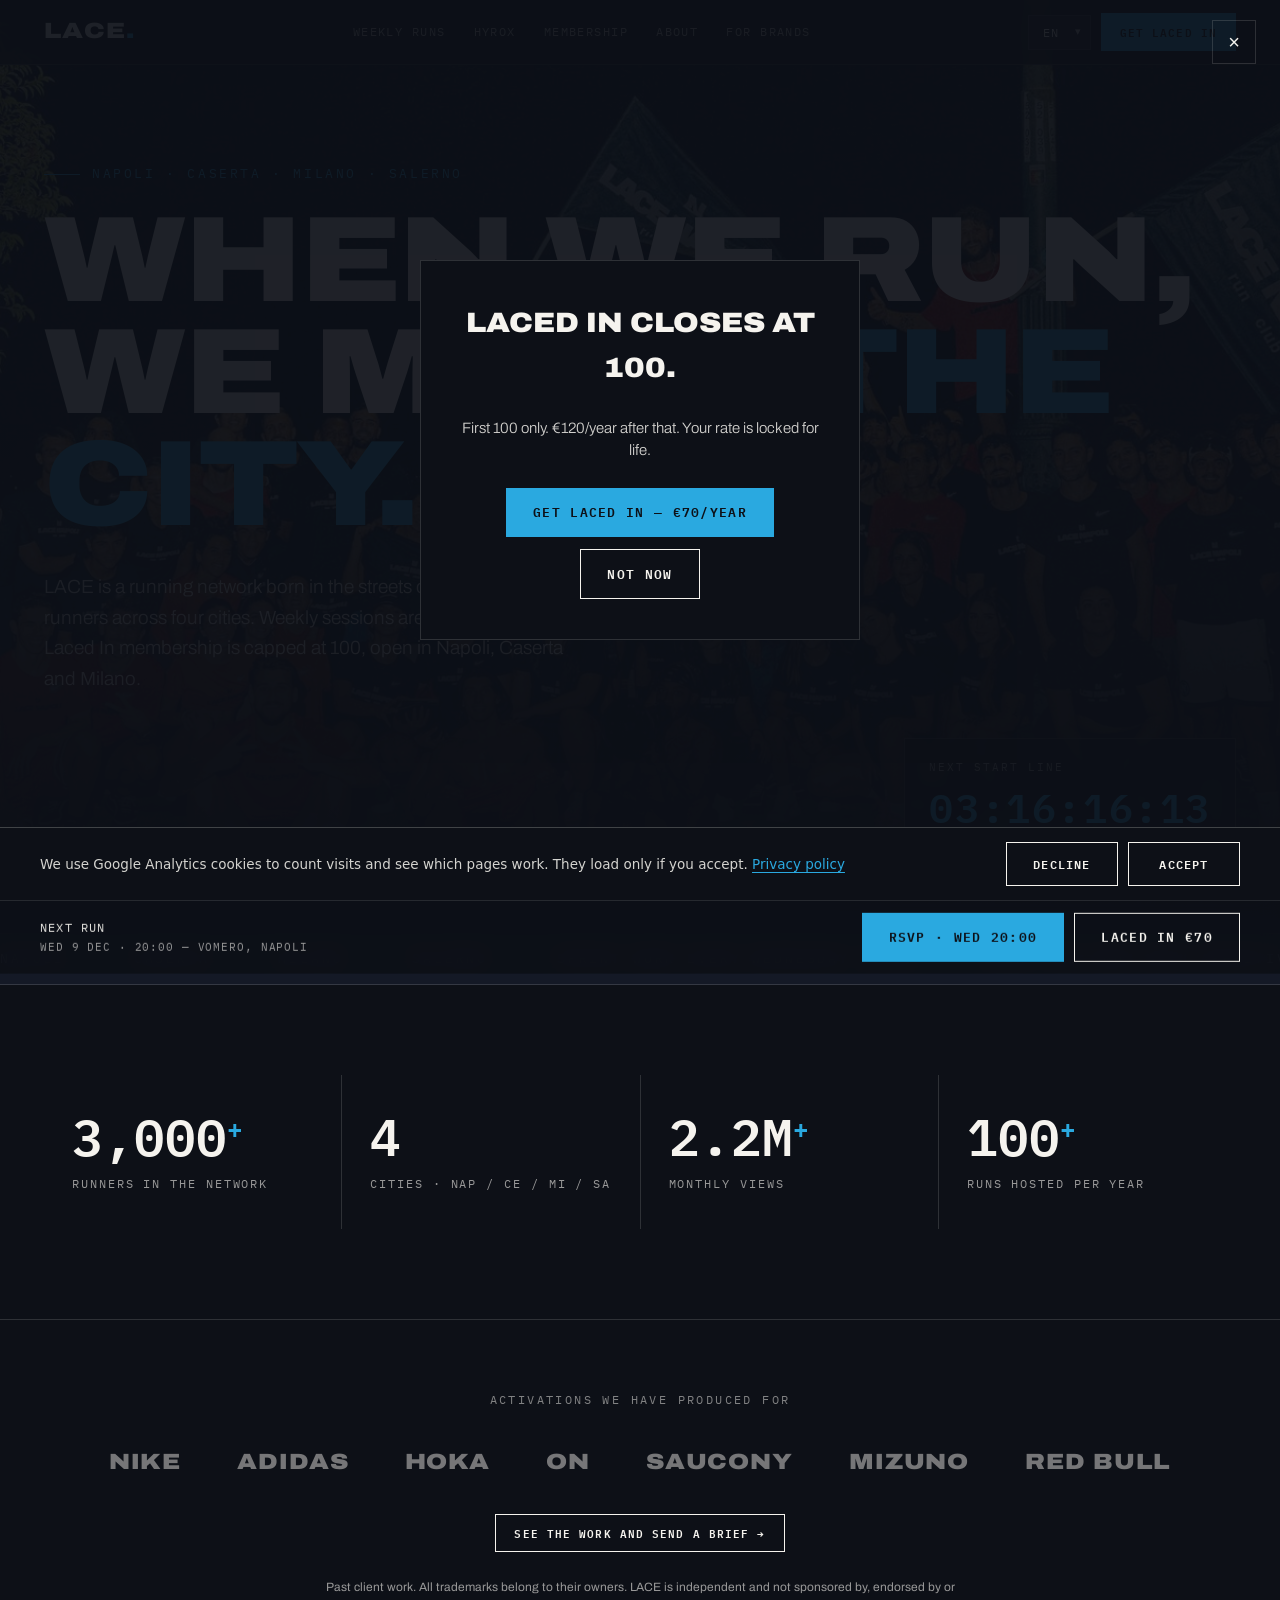
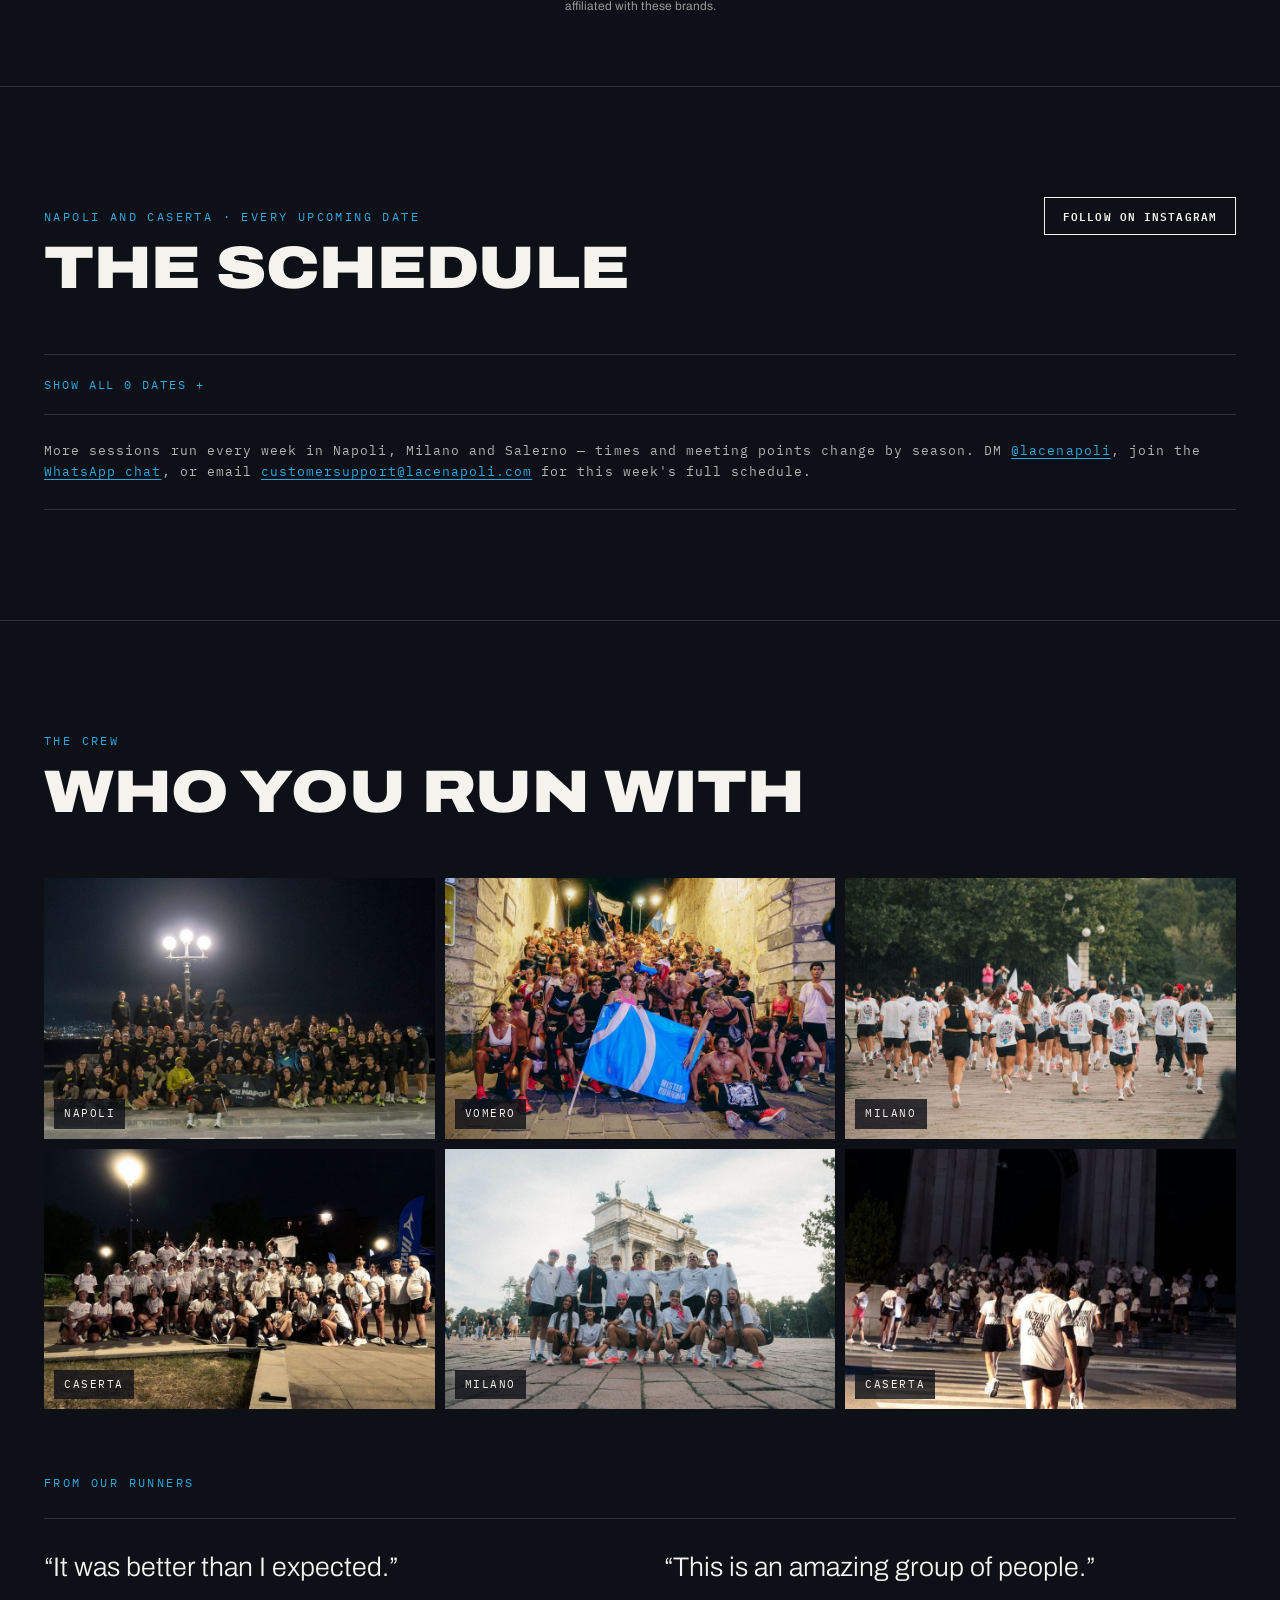
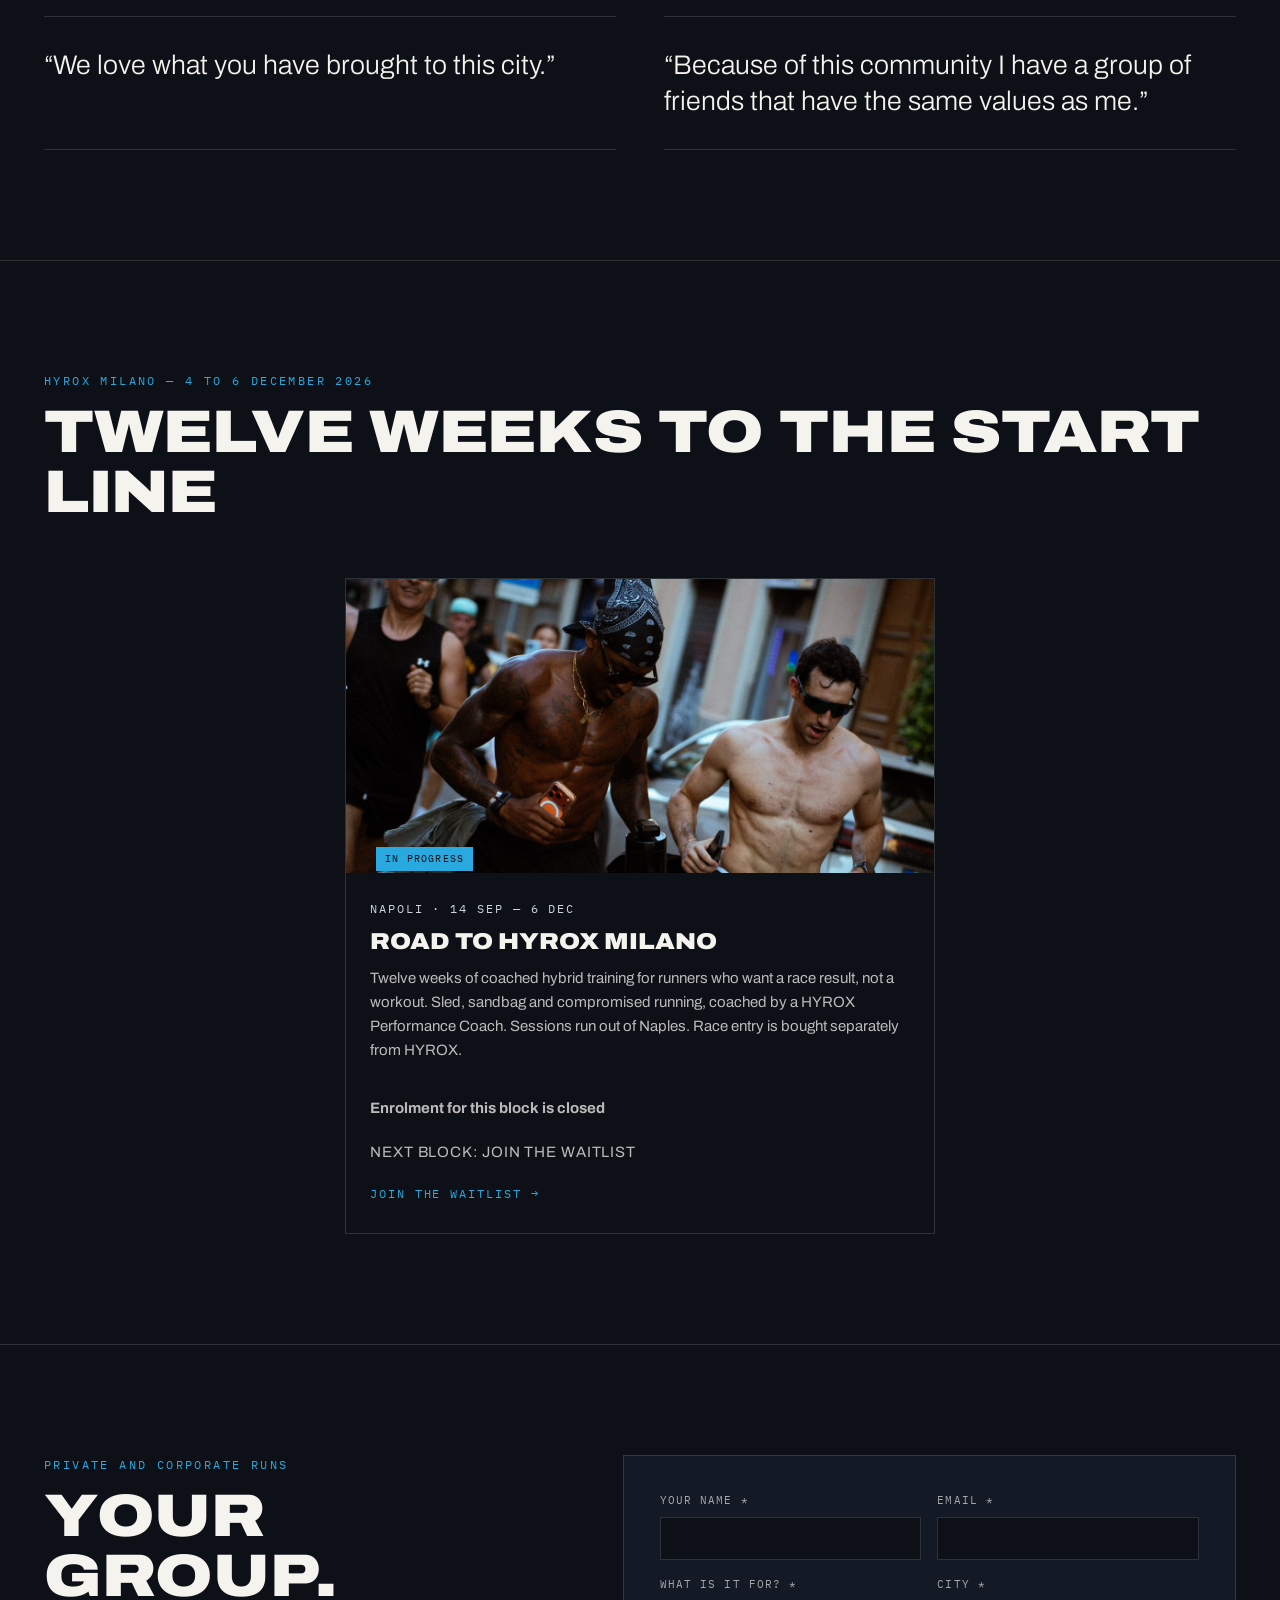
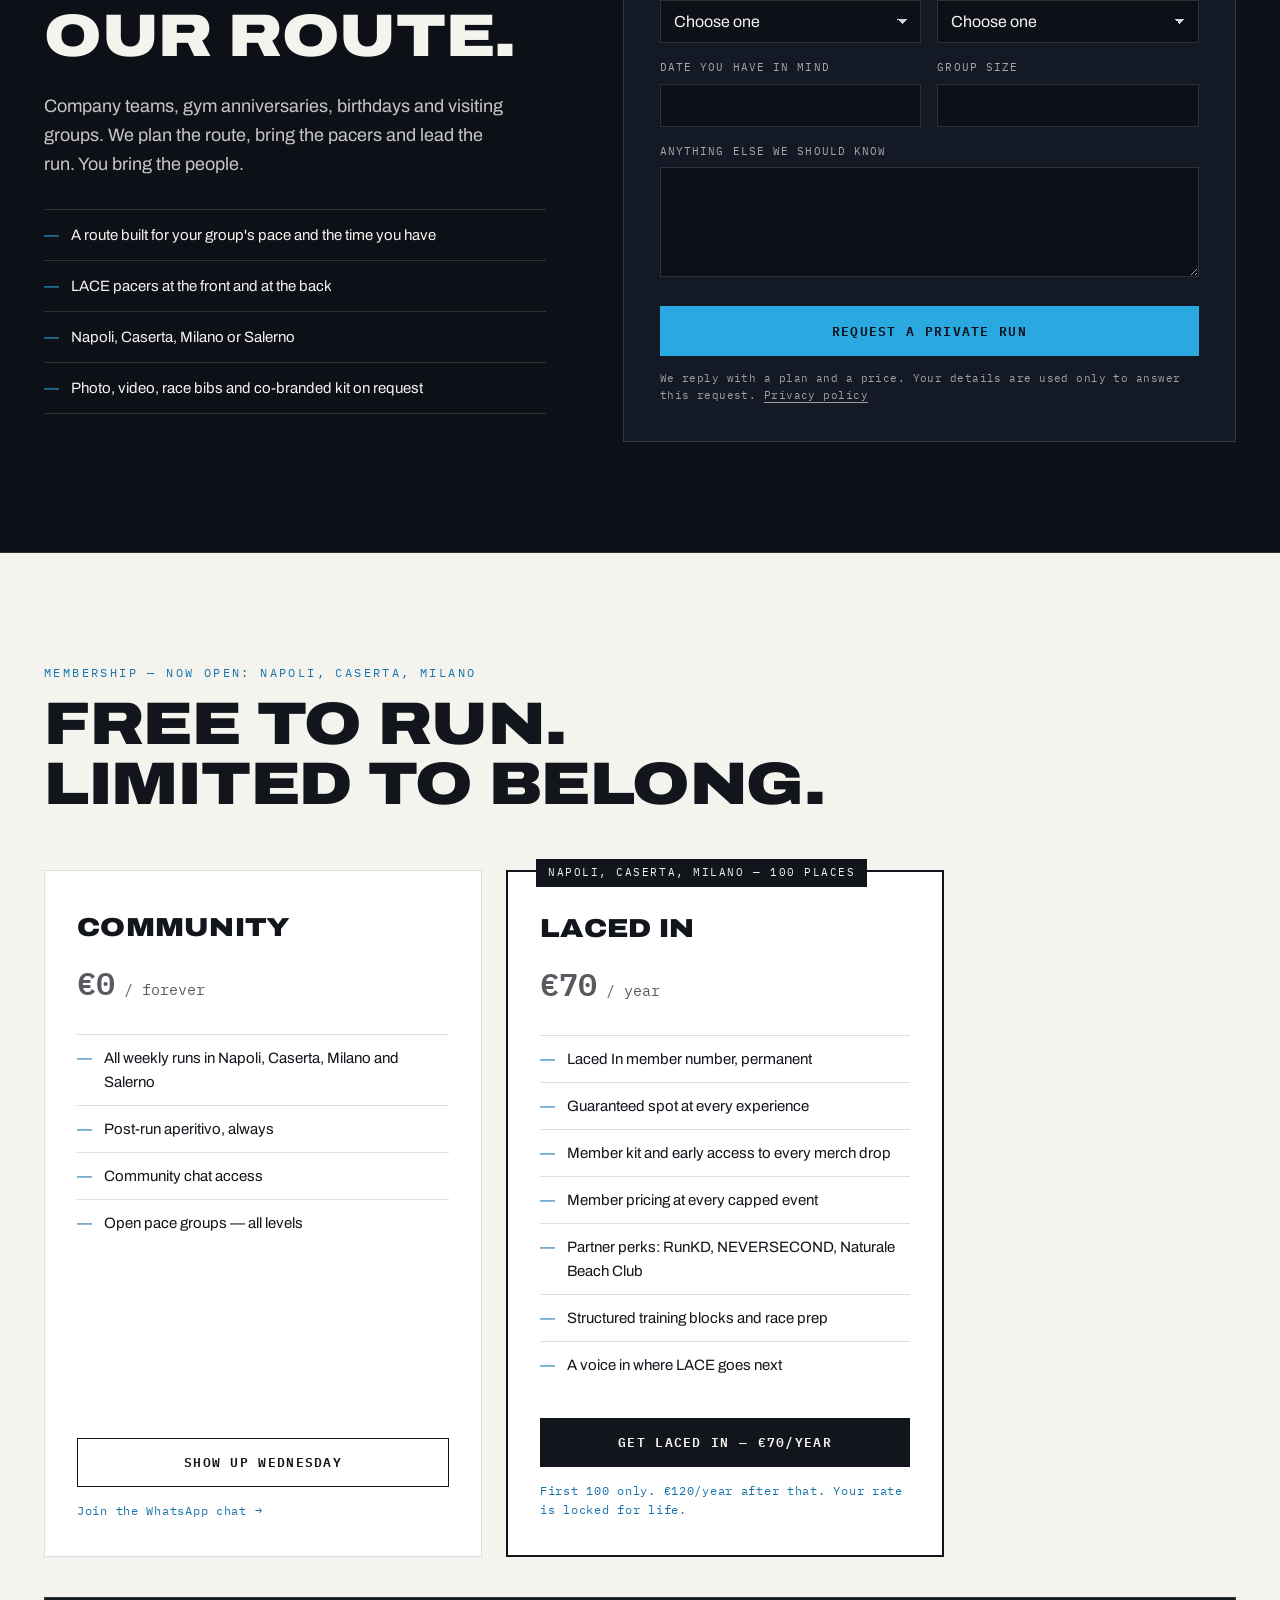
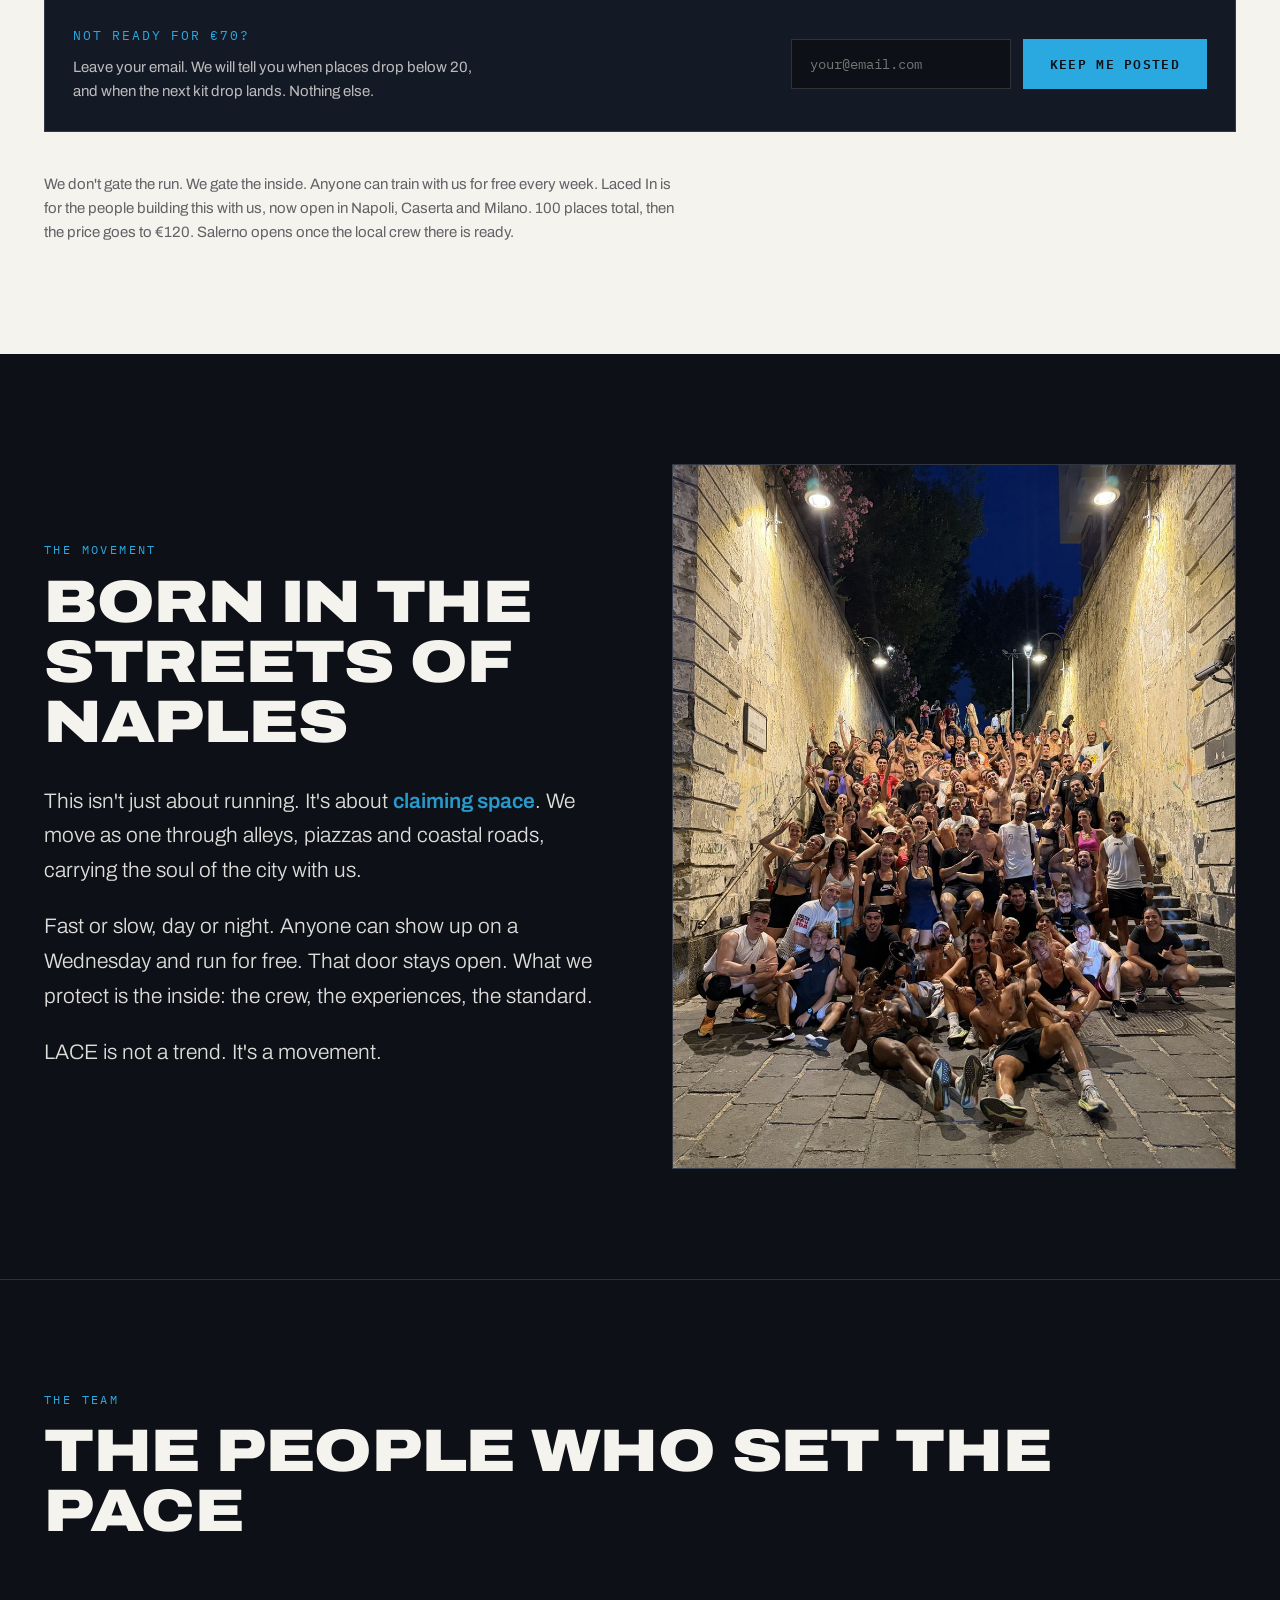
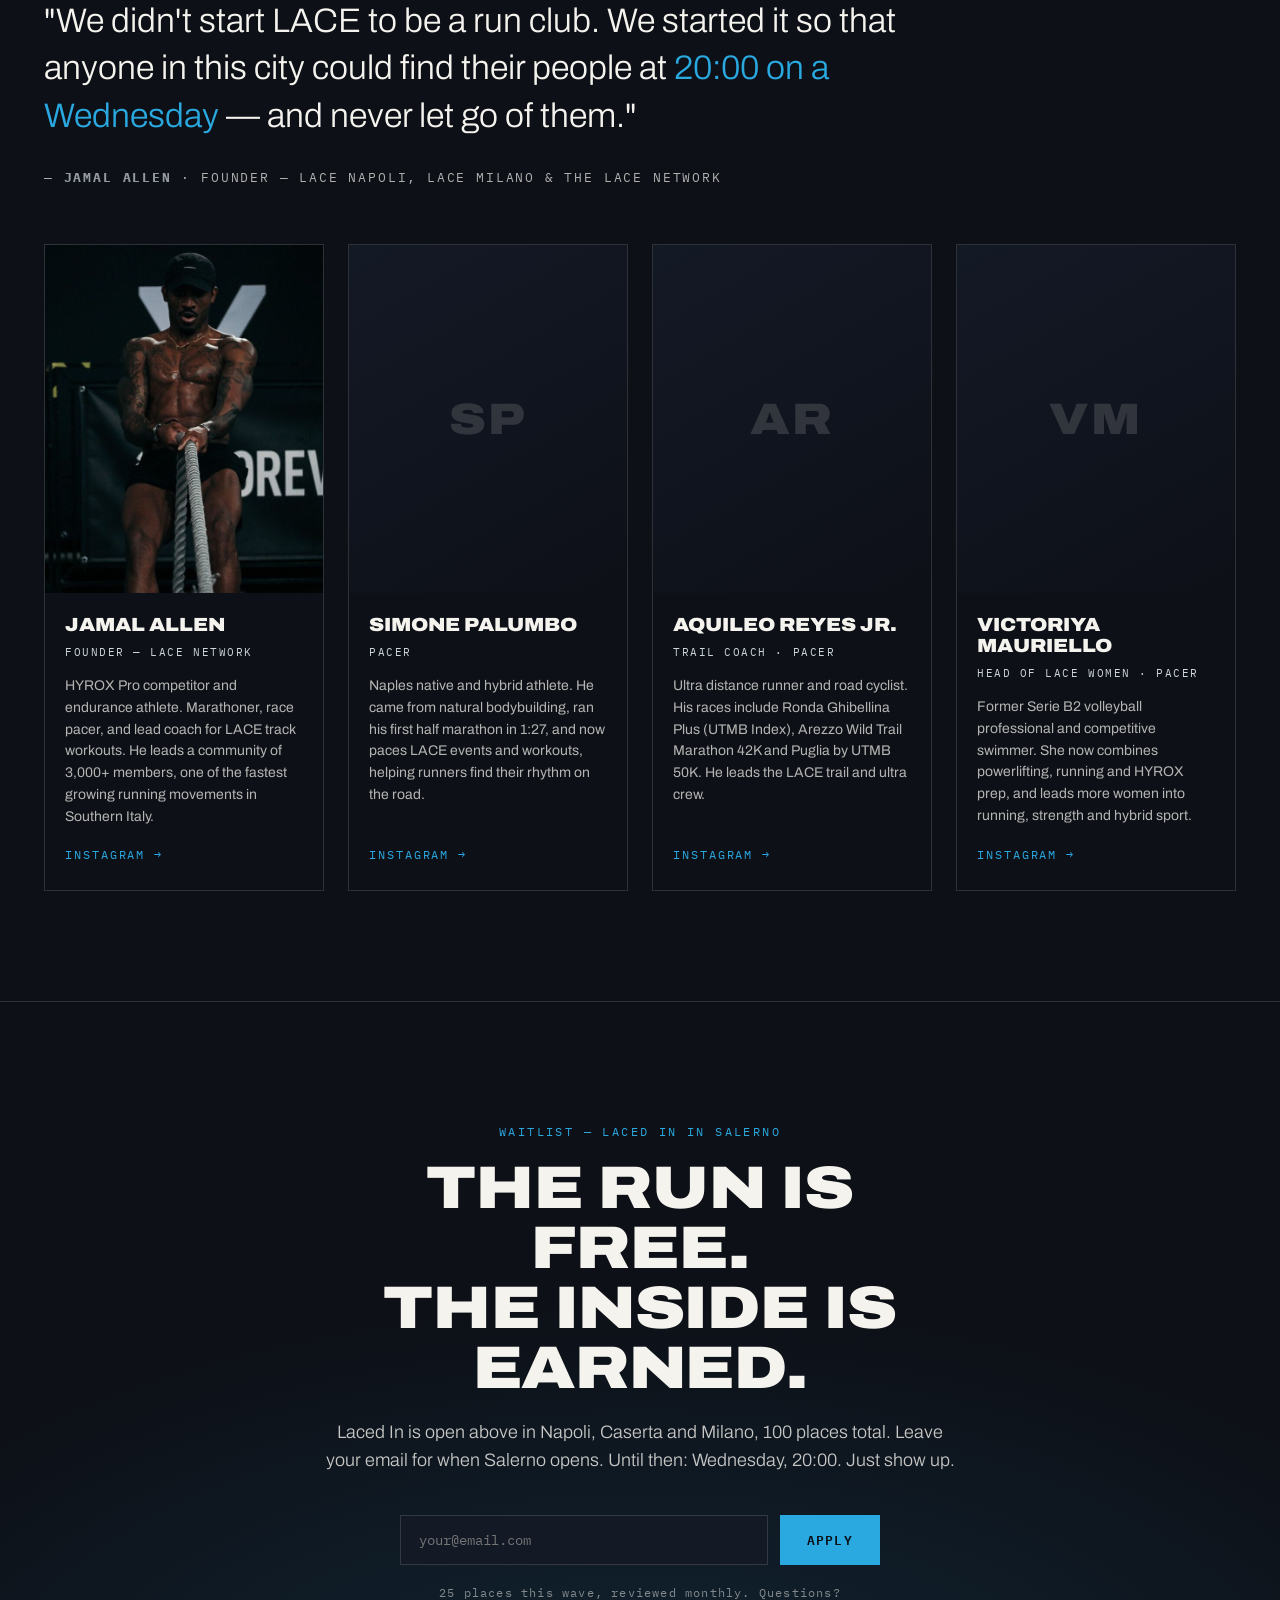
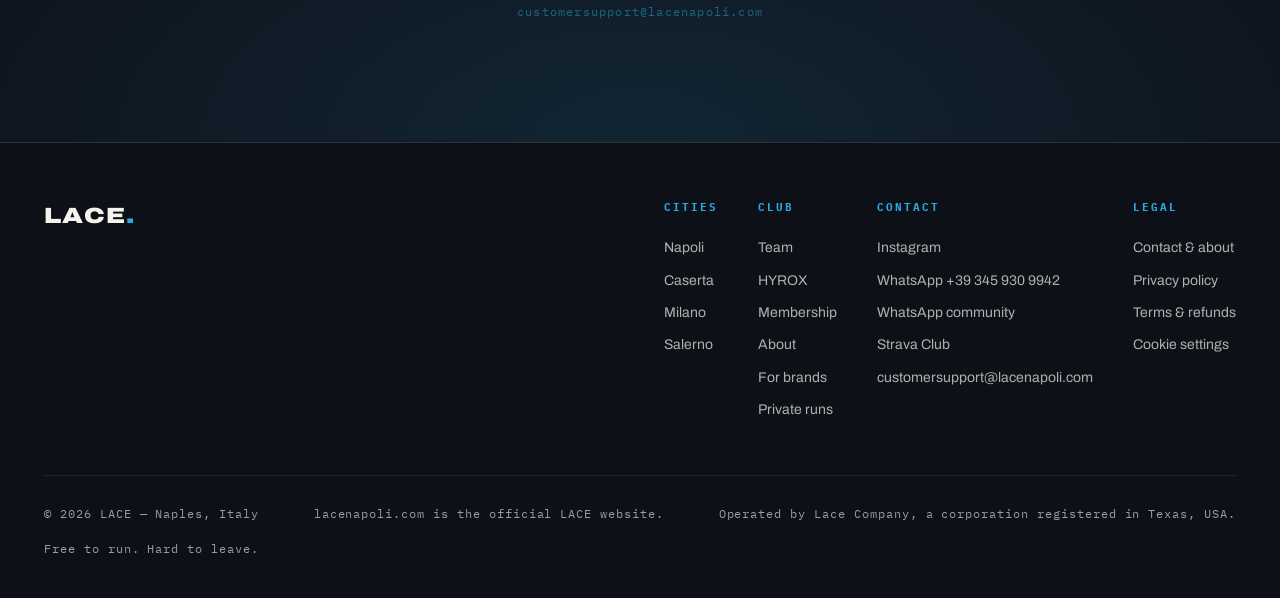
==== commit 04ae7685: "Add Red Bull to the brands page with 13 photos from the 28 Oct Halloween night run; activations 15 t" ====
--- a/index.html
+++ b/index.html
@@ -520,6 +520,7 @@
       <span class="partner">On</span>
       <span class="partner">Saucony</span>
       <span class="partner">Mizuno</span>
+      <span class="partner">Red Bull</span>
     </div>
     <div class="partners-cta"><a class="btn btn-sm" href="/brands.html" data-i18n="p_cta">See the work and send a brief →</a></div>
     <div class="partners-note" data-i18n="p_note">Past client work. All trademarks belong to their owners. LACE is independent and not sponsored by, endorsed by or affiliated with these brands.</div>
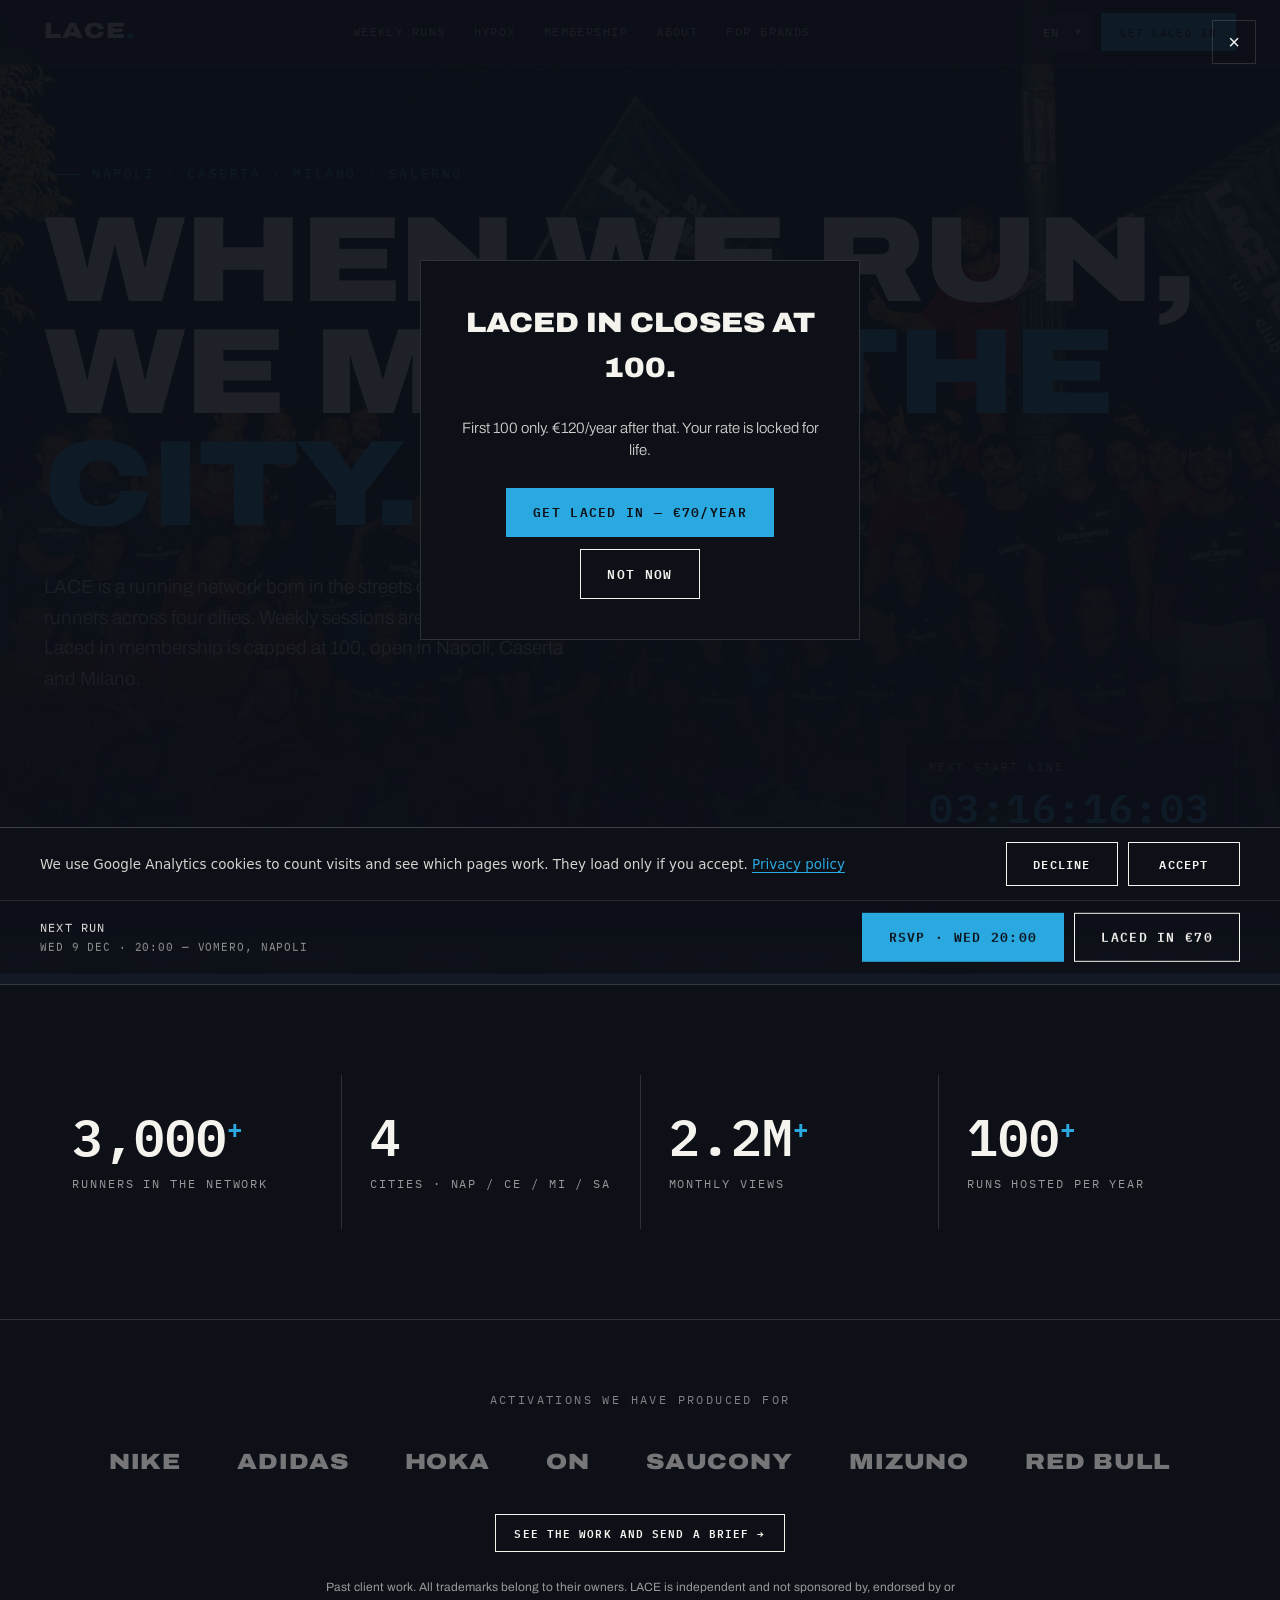
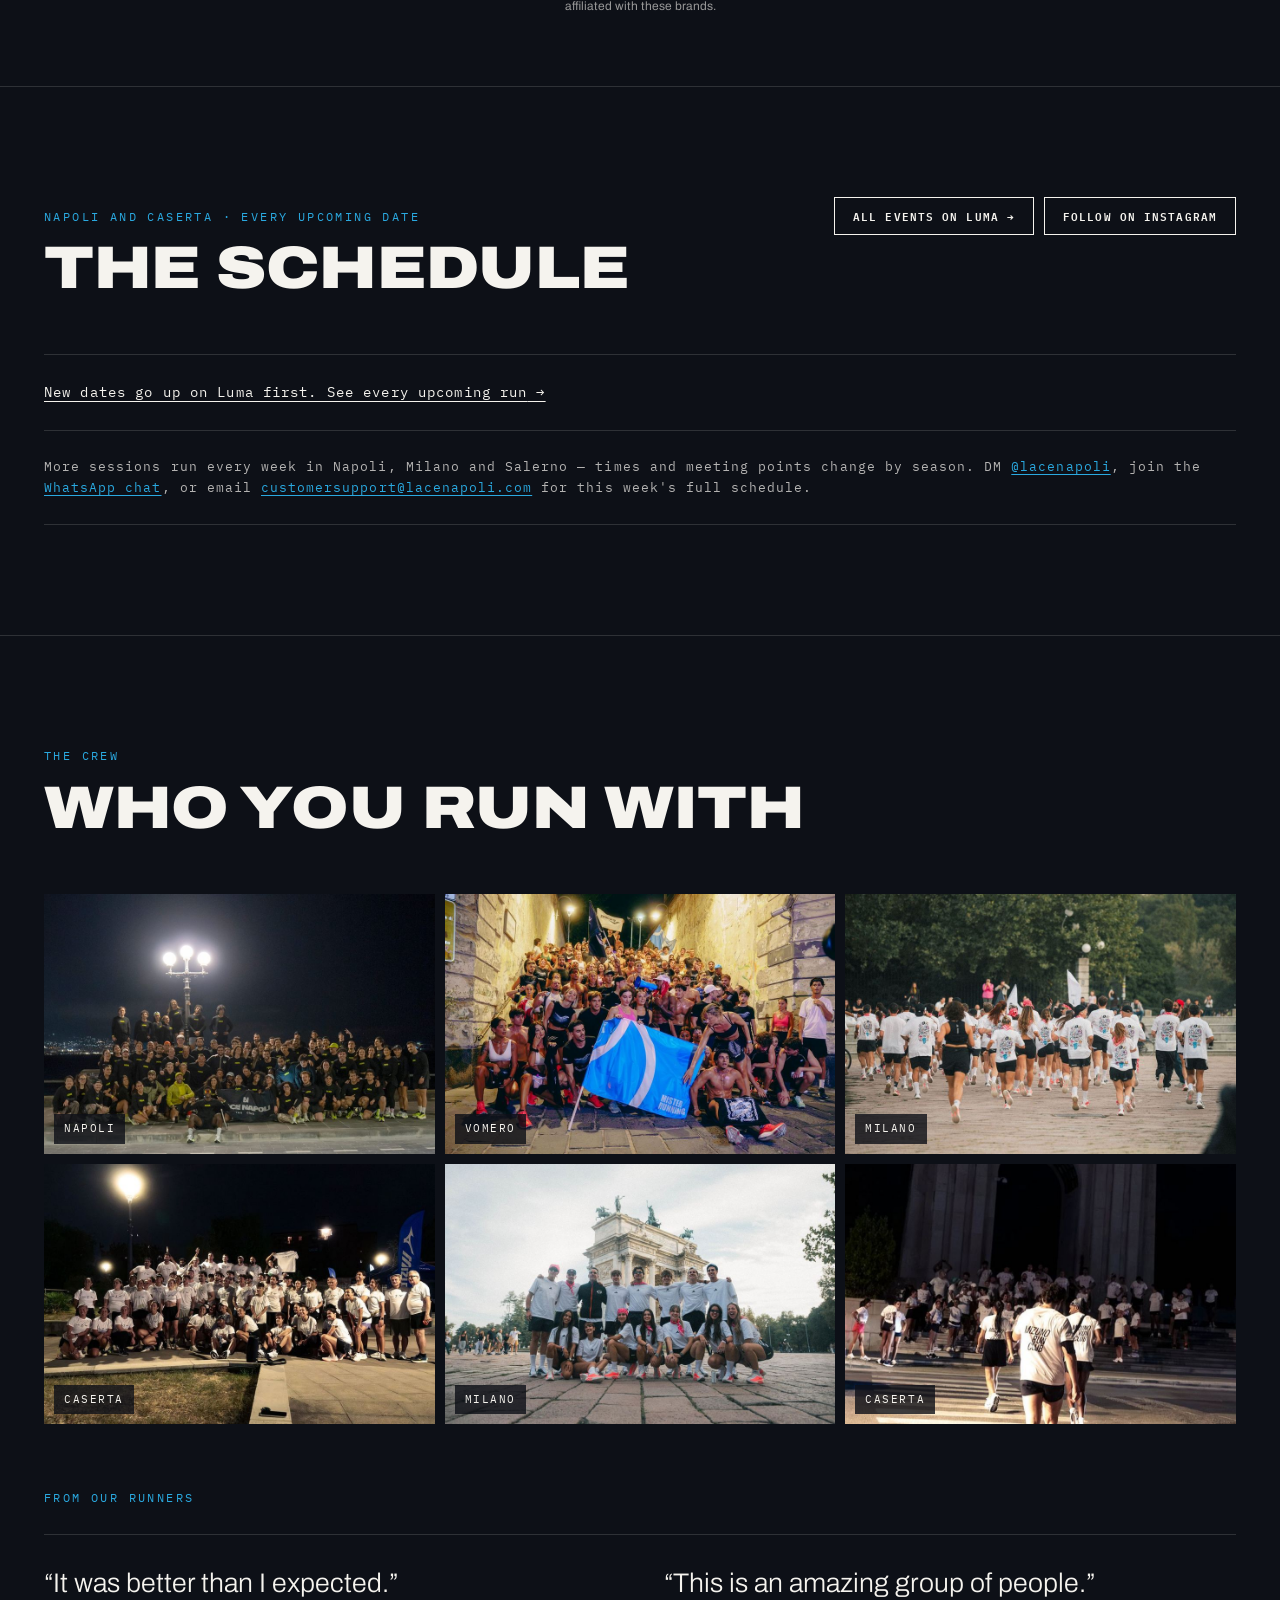
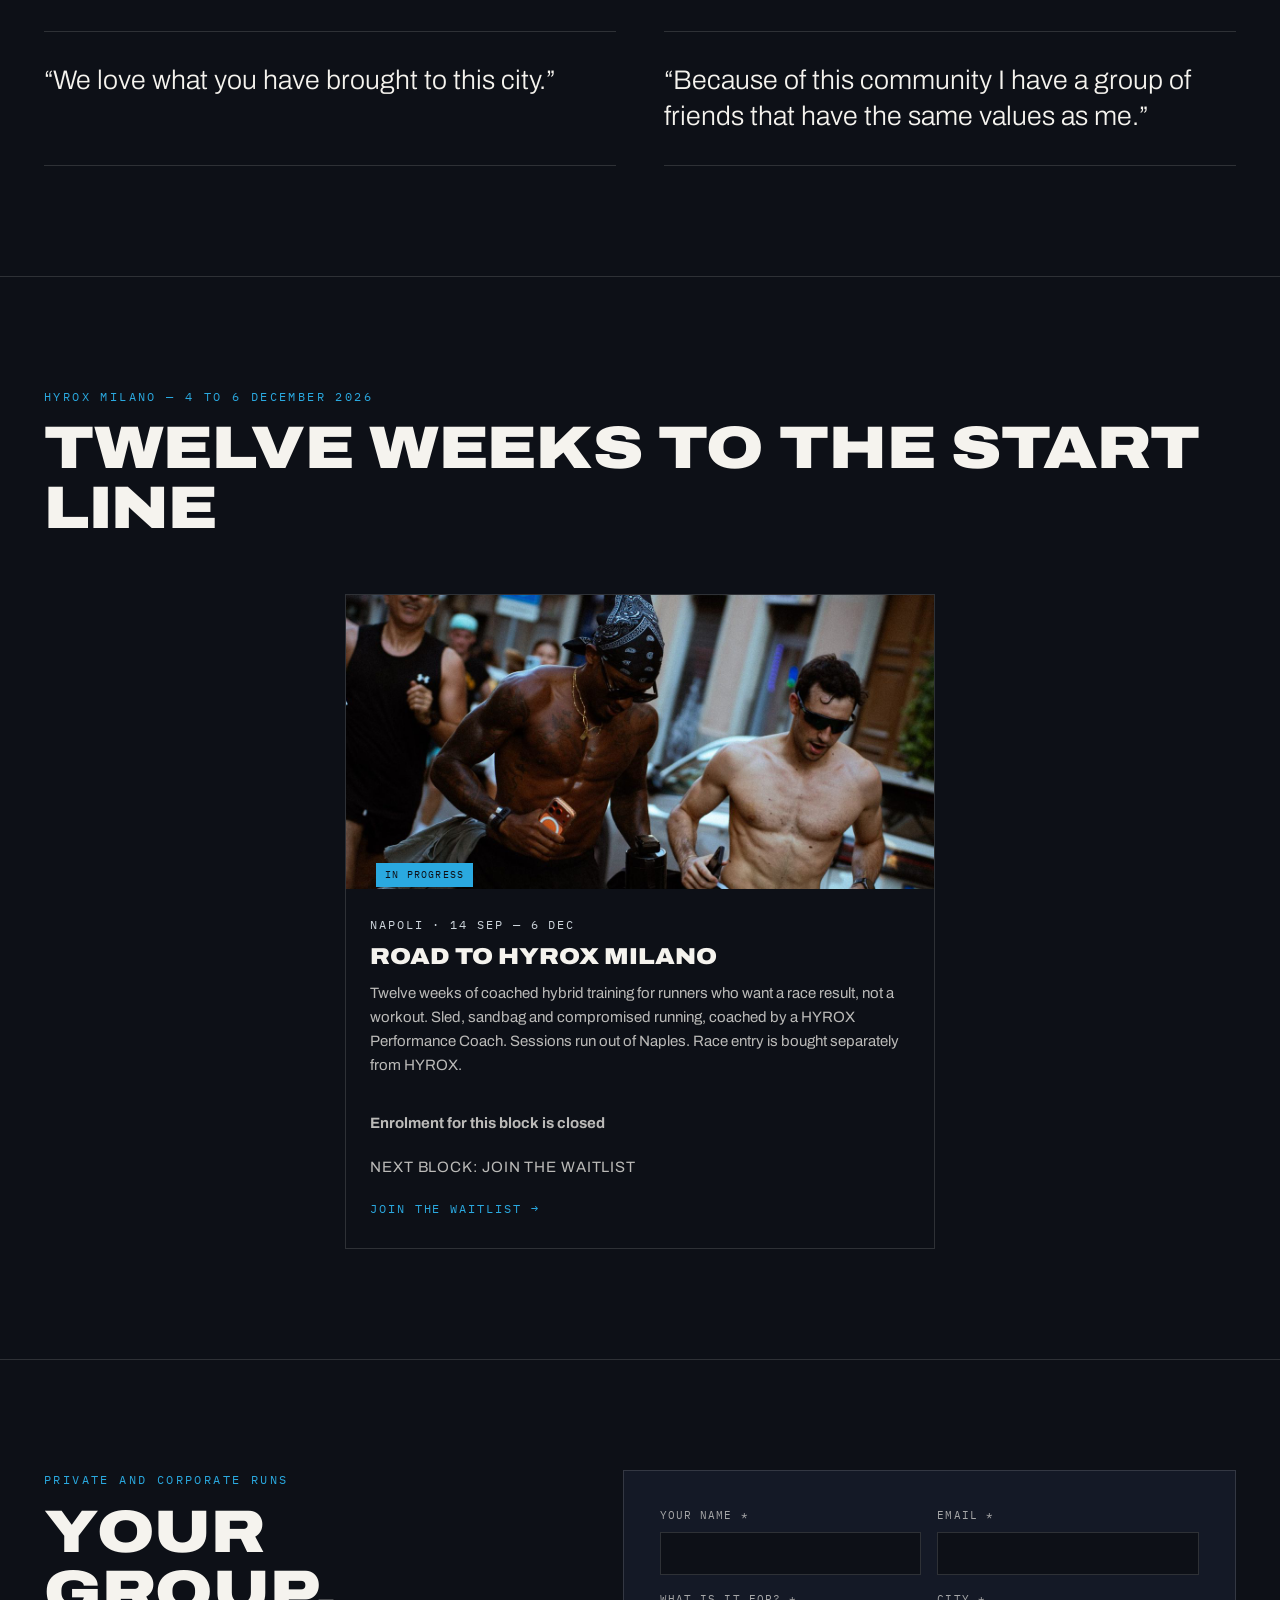
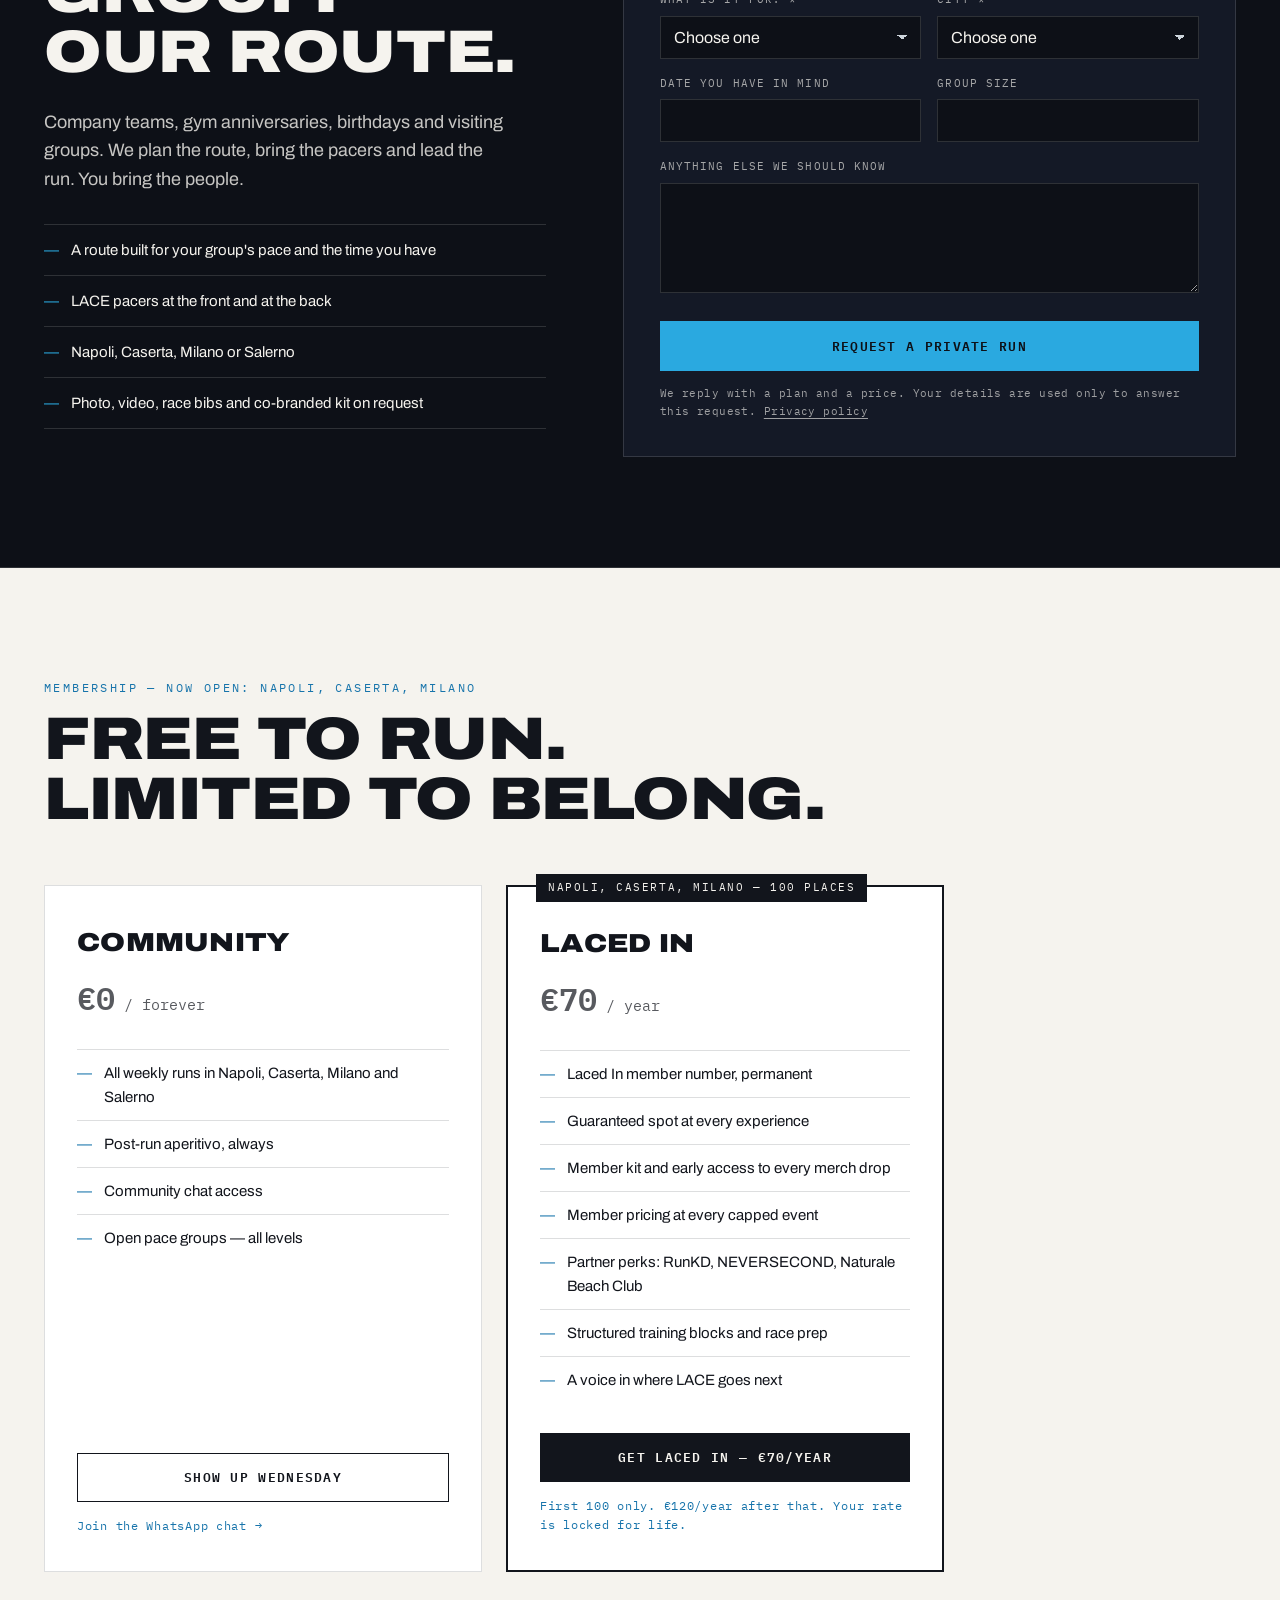
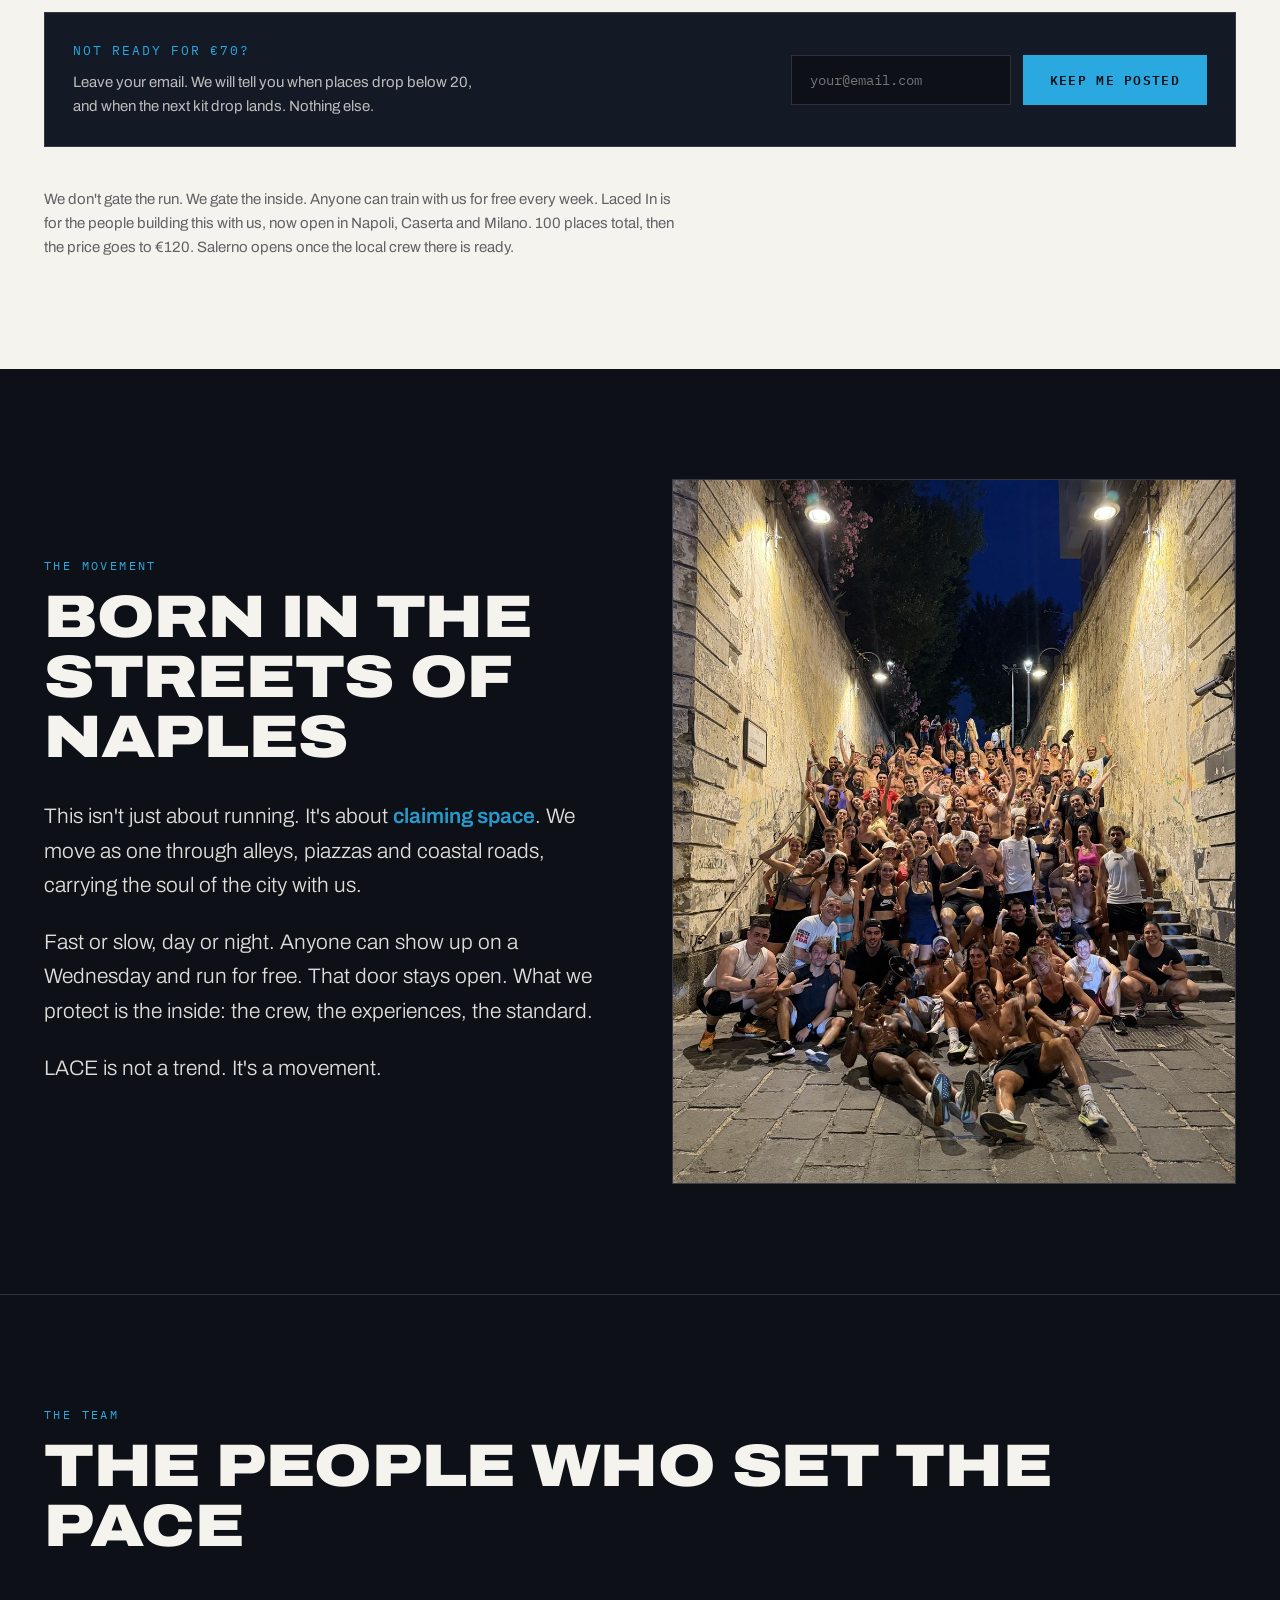
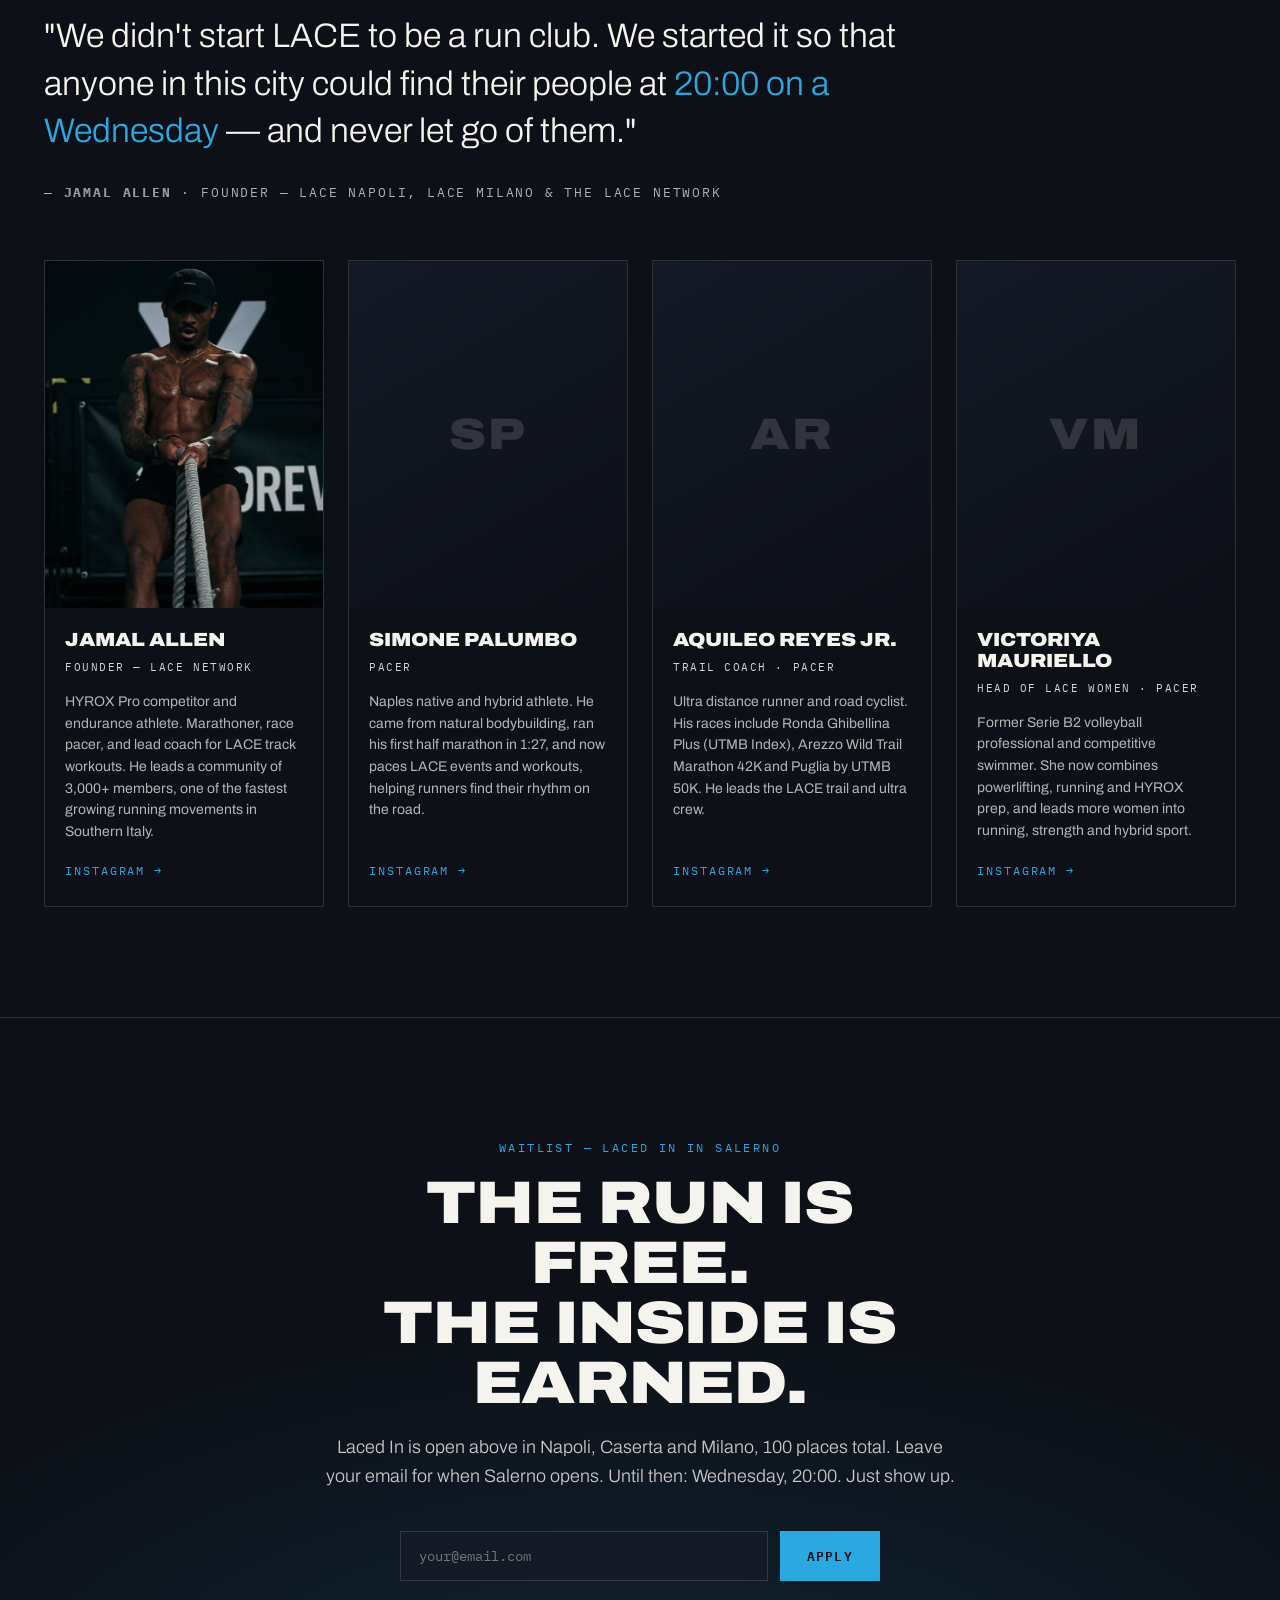
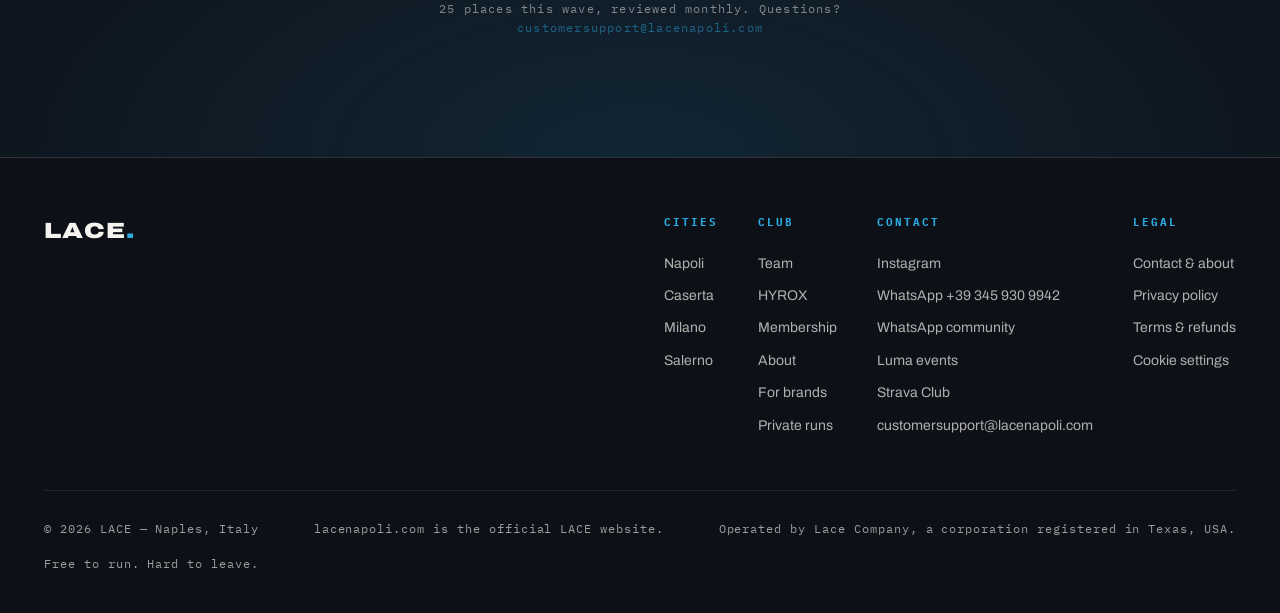
==== commit 6dd16389: "Link the Luma profile: schedule button, footer link, empty-schedule fallback and sticky RSVP fallbac" ====
--- a/index.html
+++ b/index.html
@@ -257,6 +257,9 @@
 .schedule:not(.all) .is-more{display:none}
 .sched-more{display:block;width:100%;background:none;border:0;border-top:1px solid var(--line);color:var(--azzurro);font-family:var(--mono);font-size:12px;letter-spacing:.16em;text-transform:uppercase;padding:22px 0;cursor:pointer;text-align:left}
 .sched-more:hover,.sched-more:focus-visible{color:var(--paper)}
+.sched-btns{display:flex;gap:10px;flex-wrap:wrap}
+.sched-empty{display:block;padding:26px 0;border-top:1px solid var(--line);font-family:var(--mono);font-size:14px;letter-spacing:.08em;color:var(--paper);text-decoration:underline;text-underline-offset:4px}
+.sched-empty[hidden],.sched-more[hidden]{display:none}
 .sched-note{font-family:var(--mono);font-size:13px;letter-spacing:.08em;color:rgba(245,243,238,.72);padding:26px 0;border-top:1px solid var(--line);border-bottom:1px solid var(--line)}
 .sched-note a{color:var(--azzurro);text-decoration:underline;text-underline-offset:3px}
 .sched-feature{display:grid;grid-template-columns:240px 1fr;gap:32px;align-items:center;padding:26px;margin:0 0 2px;border-left:3px solid var(--azzurro);background:rgba(255,255,255,.05)}
@@ -534,7 +537,10 @@
         <div class="sec-tag" data-i18n="sched_tag">Napoli and Caserta · every upcoming date</div>
         <h2 data-i18n="sched_h2">The week</h2>
       </div>
-      <a href="https://www.instagram.com/lacenapoli" target="_blank" rel="noopener" class="btn btn-sm" data-i18n="sched_btn">Follow on Instagram</a>
+      <div class="sched-btns">
+        <a href="https://luma.com/user/lacenapoli" target="_blank" rel="noopener" class="btn btn-sm" data-i18n="sched_luma">All events on Luma →</a>
+        <a href="https://www.instagram.com/lacenapoli" target="_blank" rel="noopener" class="btn btn-sm" data-i18n="sched_btn">Follow on Instagram</a>
+      </div>
     </div>
     <div class="sched-row rsvp" data-start="2026-10-07T20:00" data-luma="https://luma.com/oia7jqyb">
       <div class="sched-day" data-i18n="d_wed">Wed</div>
@@ -630,6 +636,7 @@
       <div class="sched-time">20:00</div>
       <a class="sched-rsvp" href="https://luma.com/hqu110pe" target="_blank" rel="noopener" data-i18n="rsvp">RSVP →</a>
     </div>
+    <a class="sched-empty" id="sched-empty" href="https://luma.com/user/lacenapoli" target="_blank" rel="noopener" hidden><span data-i18n="sched_empty">New dates go up on Luma first. See every upcoming run</span> →</a>
     <button type="button" class="sched-more" id="sched-more" hidden></button>
     <div class="sched-note" id="sched-note" data-i18n-html="sched_note">More sessions run every week in Napoli, Milano and Salerno — times and meeting points change by season. DM <a href="https://www.instagram.com/lacenapoli" target="_blank" rel="noopener">@lacenapoli</a>, join the <a href="https://chat.whatsapp.com/L5UGTYFE6Db3BjlqvpoNIA?s=cl&amp;p=i&amp;mlu=4&amp;amv=0" target="_blank" rel="noopener">WhatsApp chat</a>, or email <a href="mailto:customersupport@lacenapoli.com">customersupport@lacenapoli.com</a> for this week\'s full schedule.</div>
   </div>
@@ -896,6 +903,7 @@
           <a href="https://www.instagram.com/lacenapoli" target="_blank" rel="noopener">Instagram</a>
           <a href="https://wa.me/393459309942" target="_blank" rel="noopener">WhatsApp +39 345 930 9942</a>
           <a href="https://chat.whatsapp.com/L5UGTYFE6Db3BjlqvpoNIA?s=cl&amp;p=i&amp;mlu=4&amp;amv=0" target="_blank" rel="noopener">WhatsApp community</a>
+          <a href="https://luma.com/user/lacenapoli" target="_blank" rel="noopener">Luma events</a>
           <a href="https://www.strava.com/clubs/1325540" target="_blank" rel="noopener">Strava Club</a>
           <a href="mailto:customersupport@lacenapoli.com">customersupport@lacenapoli.com</a>
         </div>
@@ -987,7 +995,7 @@
   t3_btn:"Get Laced In — €70/year", t3_note:"First 100 only. €120/year after that. Your rate is locked for life.",
   mem_foot:"We don't gate the run. We gate the inside. Anyone can train with us for free every week. Laced In is for the people building this with us, now open in Napoli, Caserta and Milano. 100 places total, then the price goes to €120. Salerno opens once the local crew there is ready.",
   sched_tag:"Napoli and Caserta · every upcoming date", sched_h2:"The schedule", cr_tag:"The crew", cr_h2:"Who you run with",
-  q_tag:"From our runners", q1:"“It was better than I expected.”", q2:"“This is an amazing group of people.”", q3:"“We love what you have brought to this city.”", q4:"“Because of this community I have a group of friends that have the same values as me.”", sched_btn:"Follow on Instagram",
+  q_tag:"From our runners", q1:"“It was better than I expected.”", q2:"“This is an amazing group of people.”", q3:"“We love what you have brought to this city.”", q4:"“Because of this community I have a group of friends that have the same values as me.”", sched_btn:"Follow on Instagram", sched_luma:"All events on Luma →", sched_empty:"New dates go up on Luma first. See every upcoming run",
   ev_mizuno:"Shoe Test — Mizuno x De Lucia Sport", ev_saucony:"Saucony Shoe Test", ev_norun:"No run — we are racing", ev_norun_loc:"HYROX Roma · Berlin Marathon", ev_norun_rsvp:"No session", ev_details:"Details →",
   sched_pause_note:"The season restarts <b>Wednesday 9 September</b>. Every September date, time and meeting point is below. From here LACE runs all year, every city, no season off.",
   d_wed:"Wed", d_thu:"Thu", d_sun:"Sun", d_tue:"Tue", rsvp:"RSVP →",
@@ -1070,7 +1078,7 @@
   t3_btn:"Entra in Laced In — 70€/anno", t3_note:"Solo i primi 100. Poi 120€/anno. Il tuo prezzo resta bloccato a vita.",
   mem_foot:"Non mettiamo cancelli sulla corsa. Li mettiamo su ciò che c'è dentro. Chiunque può allenarsi con noi gratis ogni settimana. Laced In è per chi vuole costruire questa cosa con noi, ora aperto a Napoli, Caserta e Milano. 100 posti totali, poi il prezzo sale a 120€. Salerno apre quando il gruppo locale sarà pronto.",
   sched_tag:"Napoli e Caserta · tutte le prossime date", sched_h2:"Il programma", cr_tag:"La crew", cr_h2:"Con chi corri",
-  q_tag:"Dai nostri runner", q1:"“È stato meglio di quanto mi aspettassi.”", q2:"“È un gruppo di persone fantastico.”", q3:"“Amiamo quello che avete portato in questa città.”", q4:"“Grazie a questa community ho un gruppo di amici con i miei stessi valori.”", sched_btn:"Seguici su Instagram",
+  q_tag:"Dai nostri runner", q1:"“È stato meglio di quanto mi aspettassi.”", q2:"“È un gruppo di persone fantastico.”", q3:"“Amiamo quello che avete portato in questa città.”", q4:"“Grazie a questa community ho un gruppo di amici con i miei stessi valori.”", sched_btn:"Seguici su Instagram", sched_luma:"Tutti gli eventi su Luma →", sched_empty:"Le nuove date escono prima su Luma. Guarda tutte le prossime corse",
   ev_mizuno:"Shoe Test — Mizuno x De Lucia Sport", ev_saucony:"Saucony Shoe Test", ev_norun:"Nessuna corsa — siamo in gara", ev_norun_loc:"HYROX Roma · Berlin Marathon", ev_norun_rsvp:"Nessuna sessione", ev_details:"Dettagli →",
   sched_pause_note:"La stagione riparte <b>mercoledì 9 settembre</b>. Qui sotto trovi tutte le date di settembre, con orari e punti di ritrovo. Da qui in poi LACE corre tutto l'anno, in ogni città, senza pause stagionali.",
   d_wed:"Mer", d_thu:"Gio", d_sun:"Dom", d_tue:"Mar", rsvp:"Iscriviti →",
@@ -1166,6 +1174,7 @@
    Rows with no data-luma are informational (e.g. a race weekend)
    and are skipped by the countdown.
    ============================================================ */
+const LUMA_ALL="https://luma.com/user/lacenapoli"; /* every LACE event; used when no dated run is left on the page */
 const DAYS={en:["Sun","Mon","Tue","Wed","Thu","Fri","Sat"],it:["Dom","Lun","Mar","Mer","Gio","Ven","Sab"]};
 const MONTHS={en:["Jan","Feb","Mar","Apr","May","Jun","Jul","Aug","Sep","Oct","Nov","Dec"],it:["gen","feb","mar","apr","mag","giu","lug","ago","set","ott","nov","dic"]};
 
@@ -1304,6 +1313,8 @@
   const sec=document.getElementById("runs"), moreBtn=document.getElementById("sched-more");
   function collapse(){
     const live=schedule().filter(e=>e.row.style.display!=="none");
+    const empty=document.getElementById("sched-empty");
+    if(empty) empty.hidden = live.some(e=>e.url);
     live.forEach((e,i)=>e.row.classList.toggle("is-more", i>=SHOW_FIRST));
     const psaNike=document.getElementById("psa-nike"), nikeRow=document.getElementById("row-nike");
     if(psaNike && nikeRow) psaNike.classList.toggle("is-more", nikeRow.classList.contains("is-more"));
@@ -1421,7 +1432,7 @@
   if(when && meta) when.textContent=meta.textContent;
   if(short) short.textContent=" · "+DAYS[currentLang][d.getDay()]+" "+hh;
   if(e && e.url){ btn.href=e.url; btn.target="_blank"; btn.rel="noopener"; }
-  else { btn.href="#runs"; btn.removeAttribute("target"); btn.removeAttribute("rel"); }
+  else { btn.href=LUMA_ALL; btn.target="_blank"; btn.rel="noopener"; }
 }
 (function(){
   const bar=document.getElementById("sticky-cta");
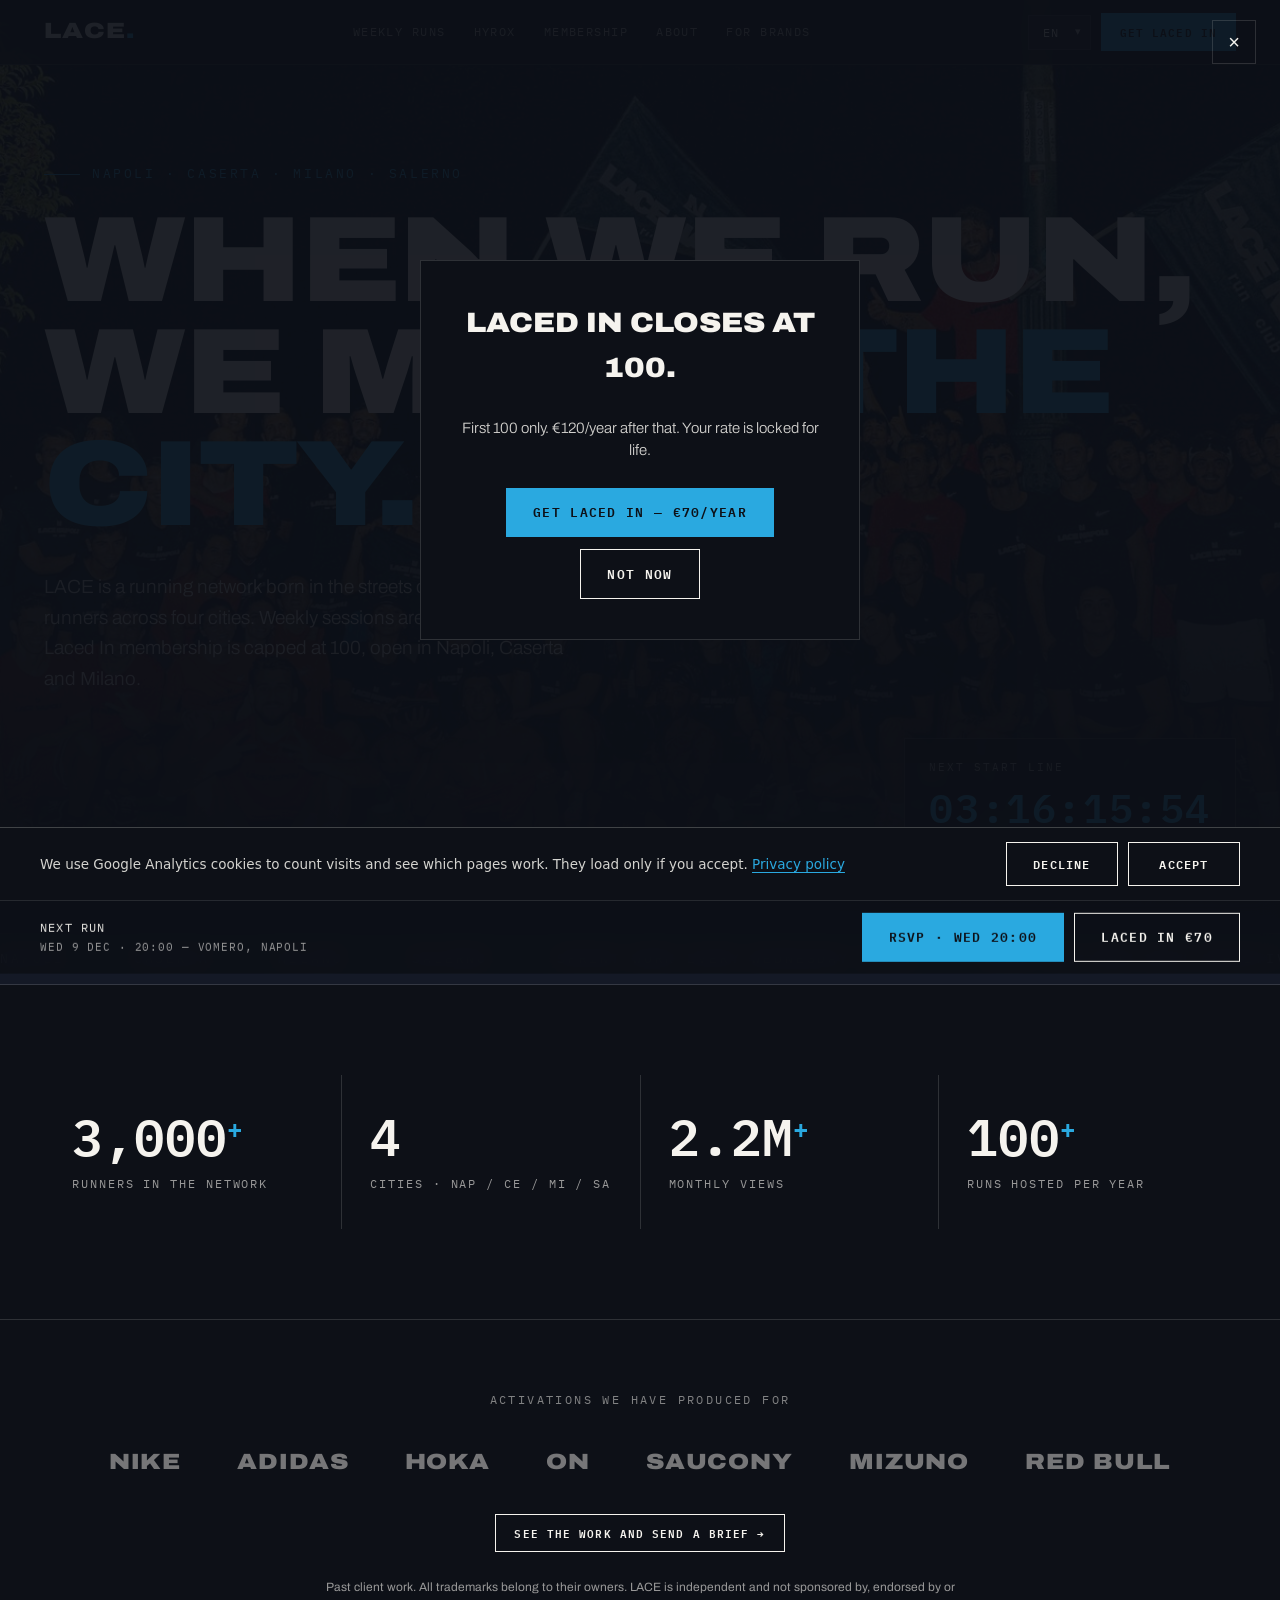
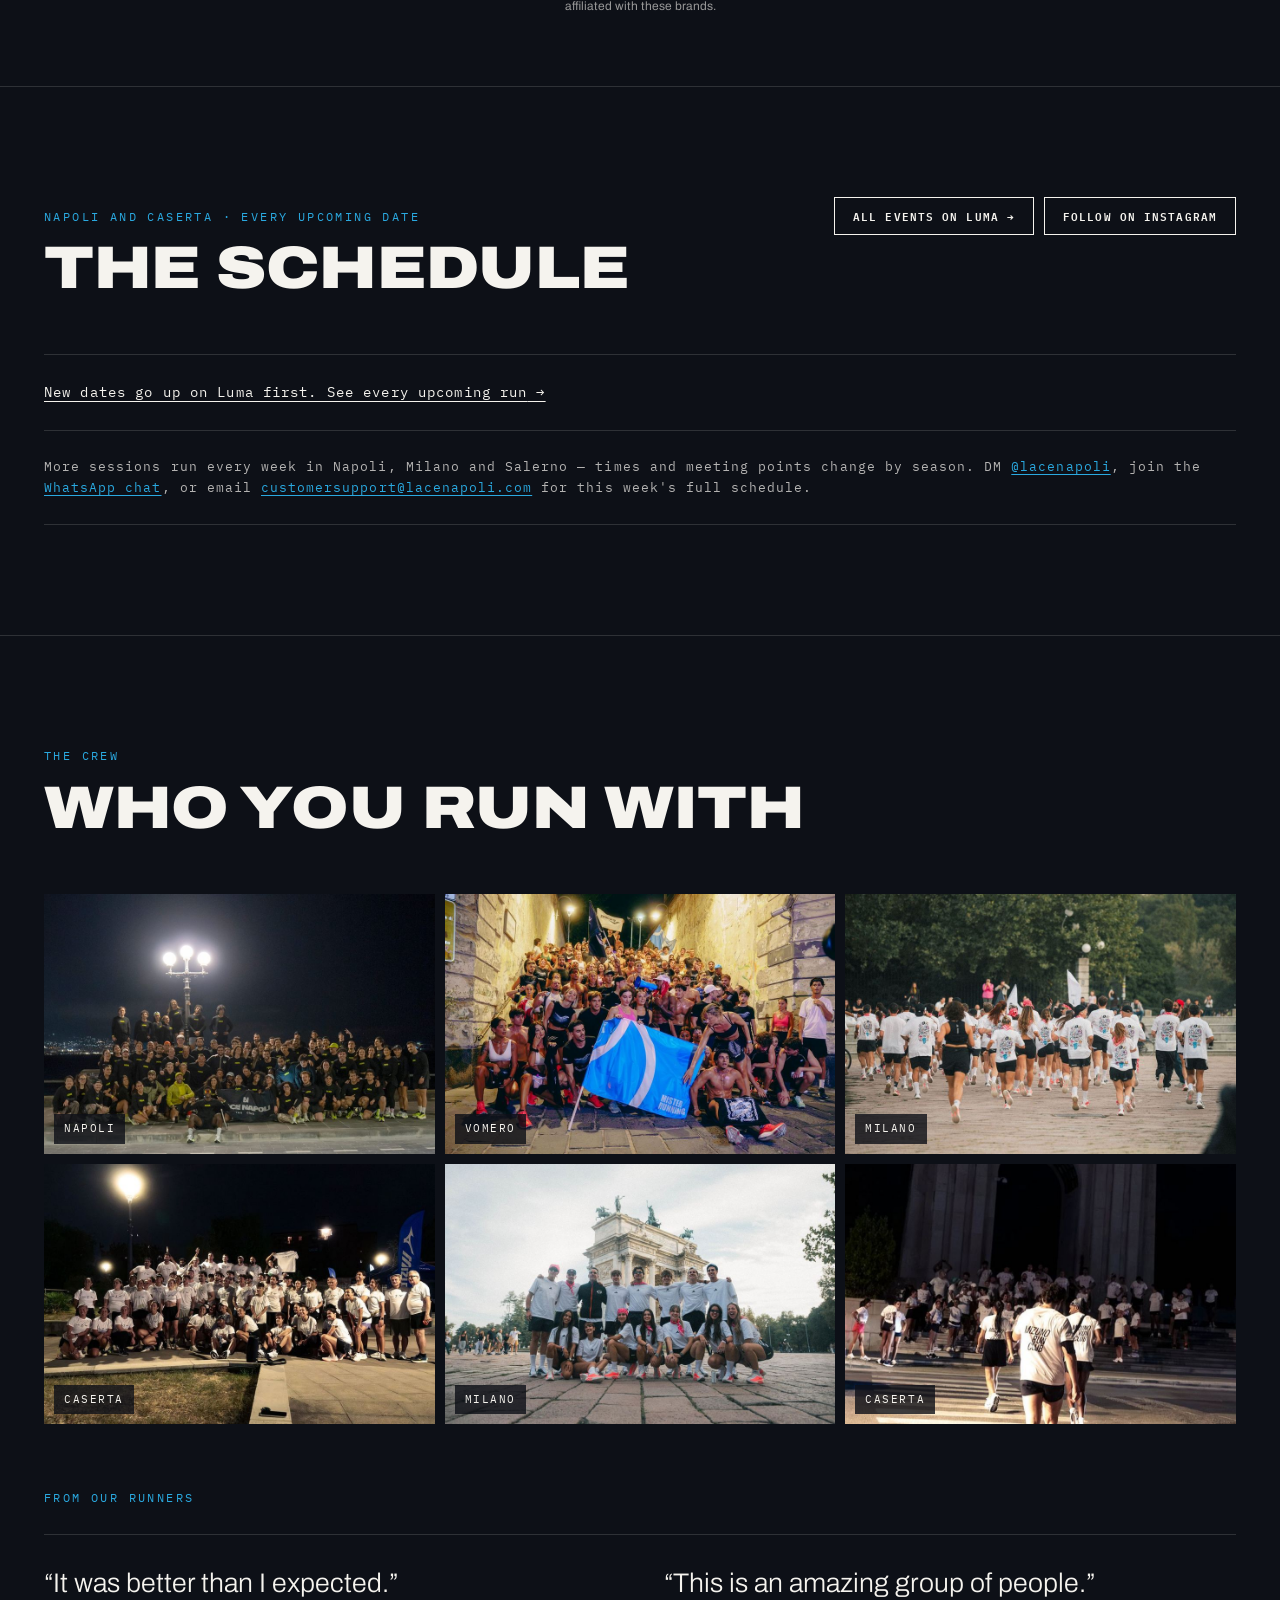
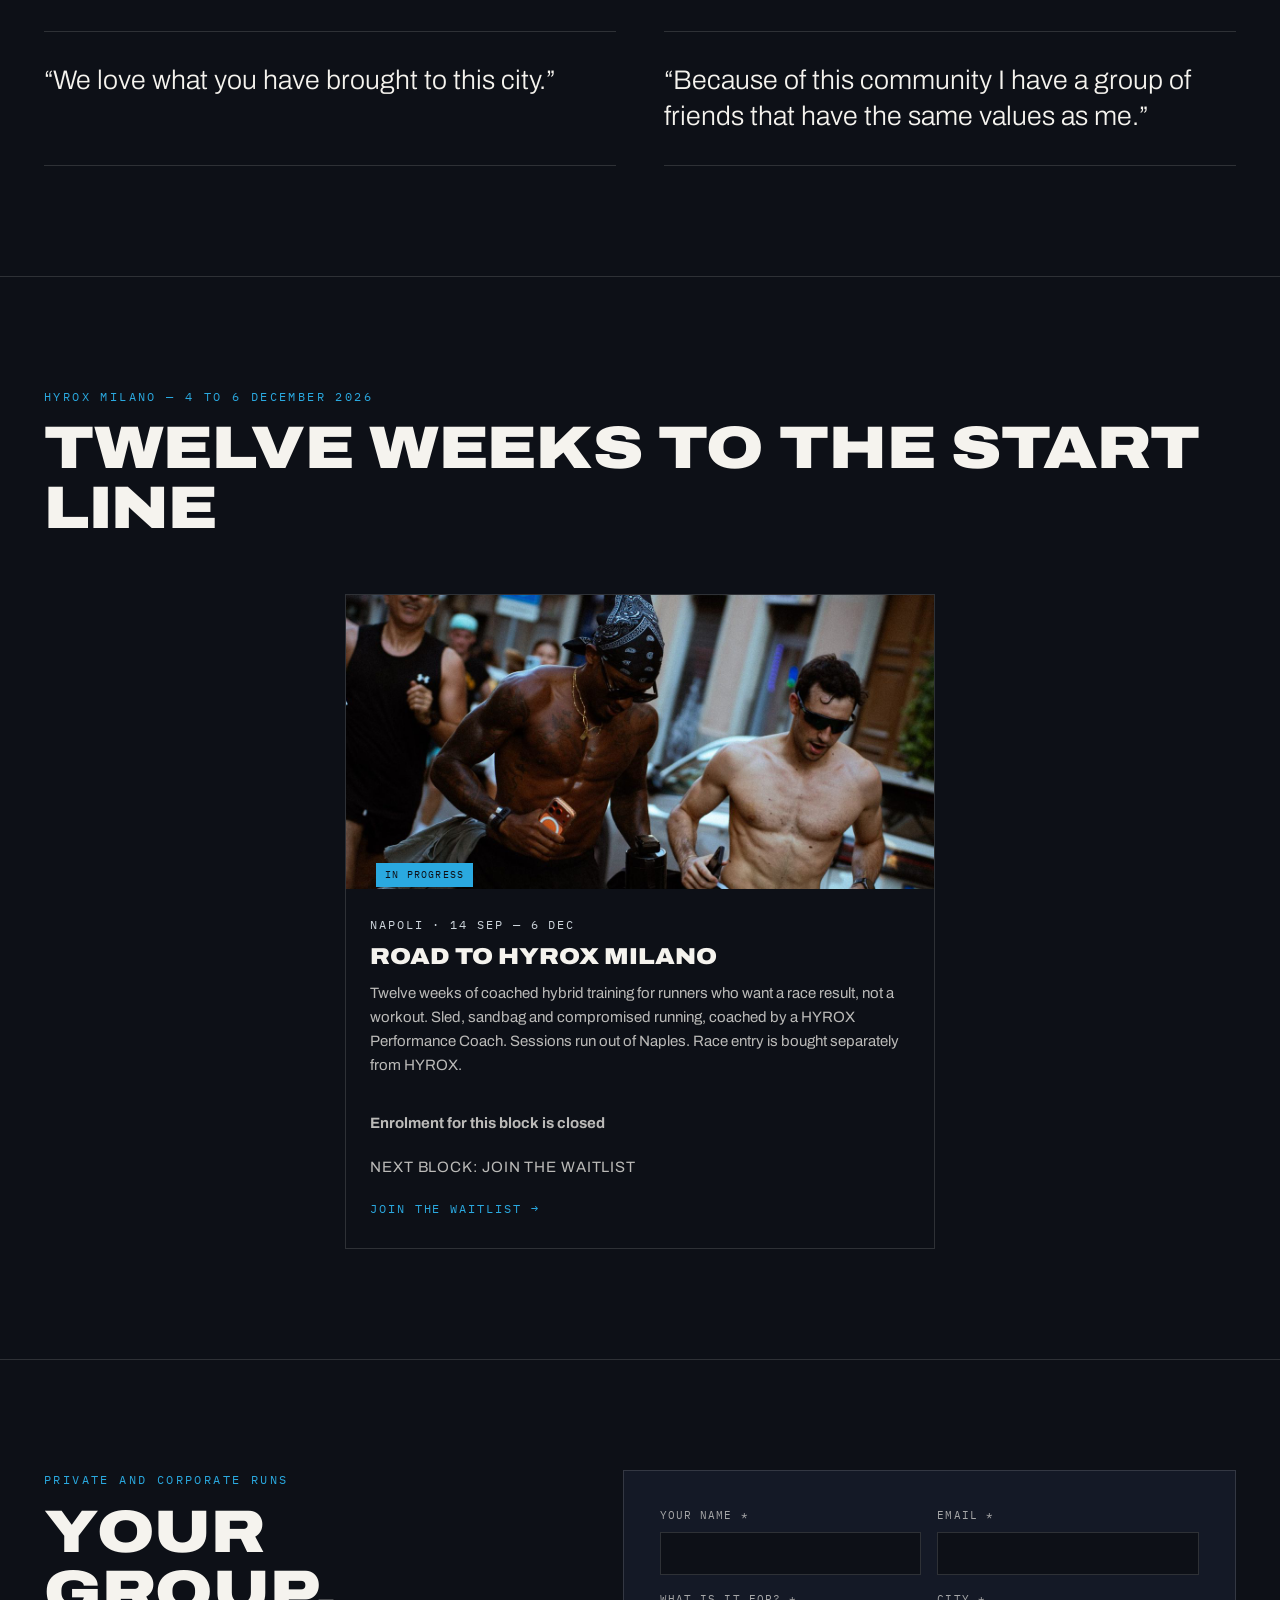
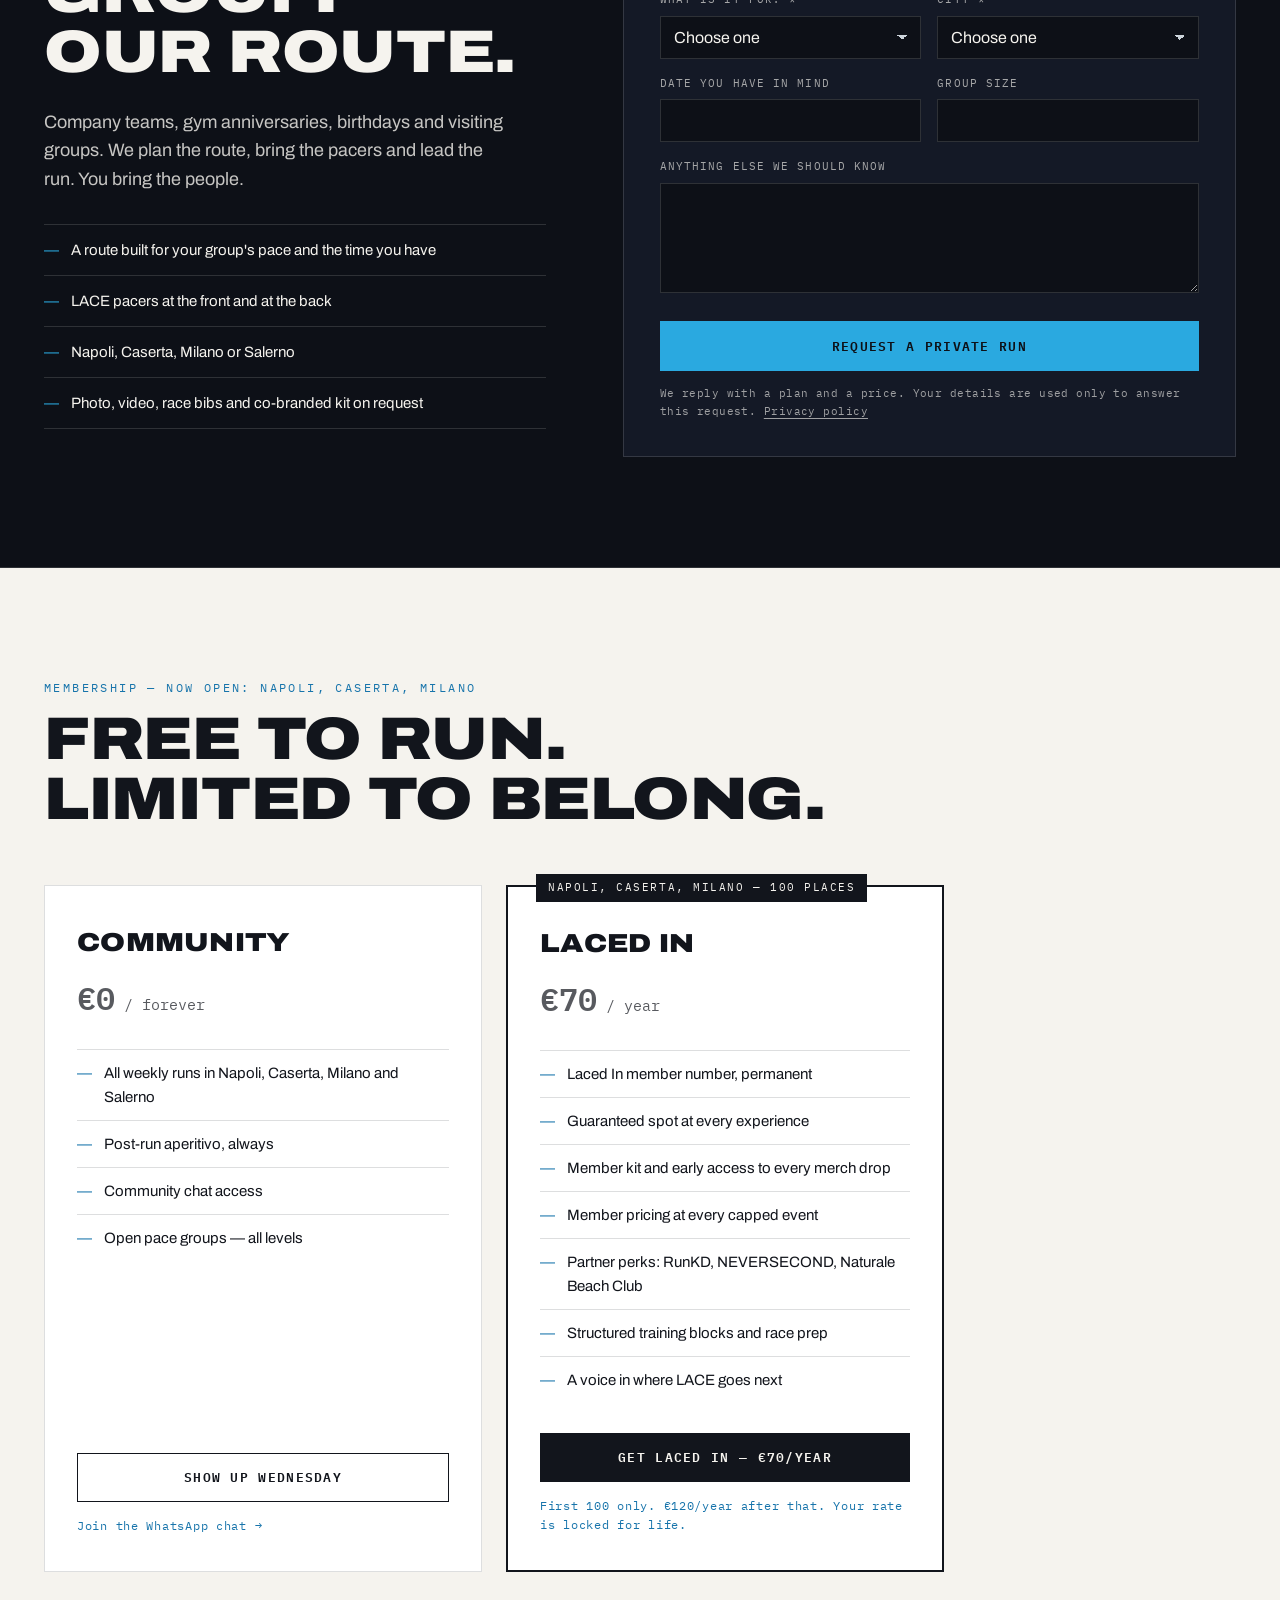
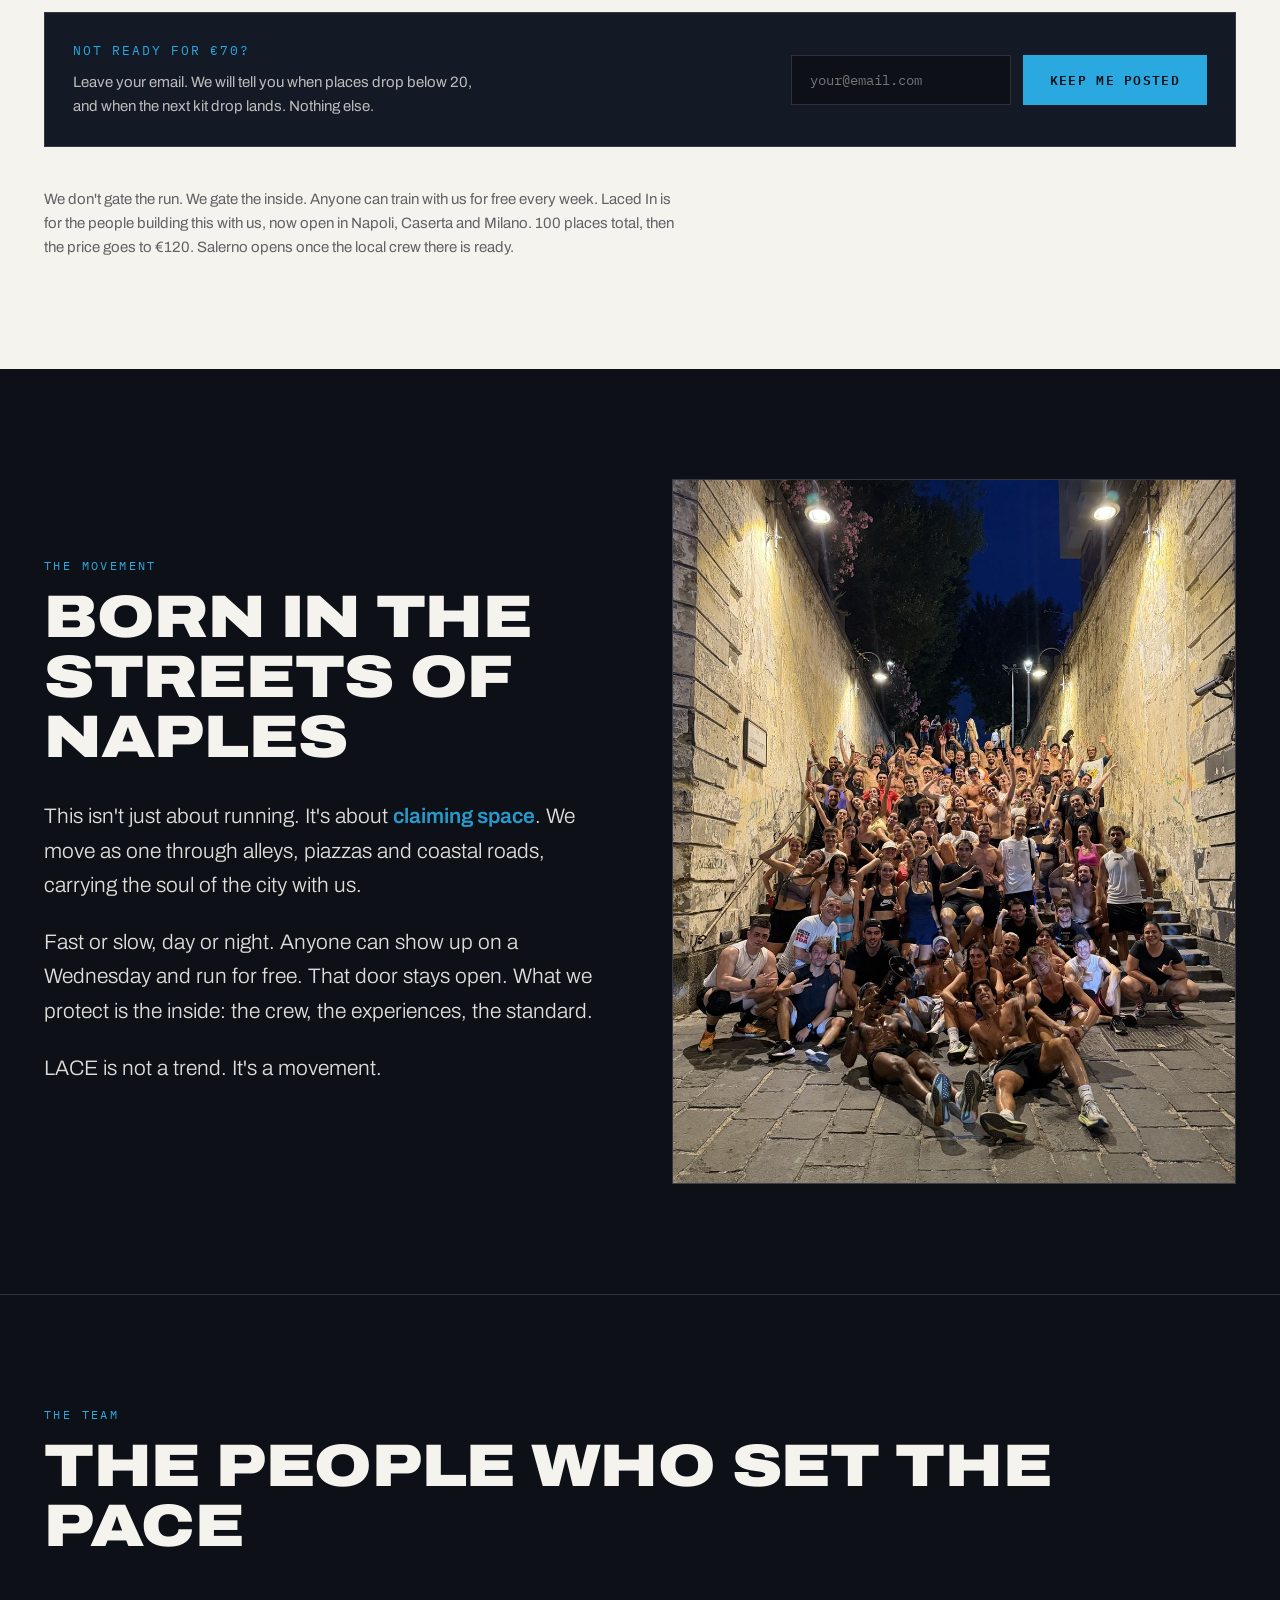
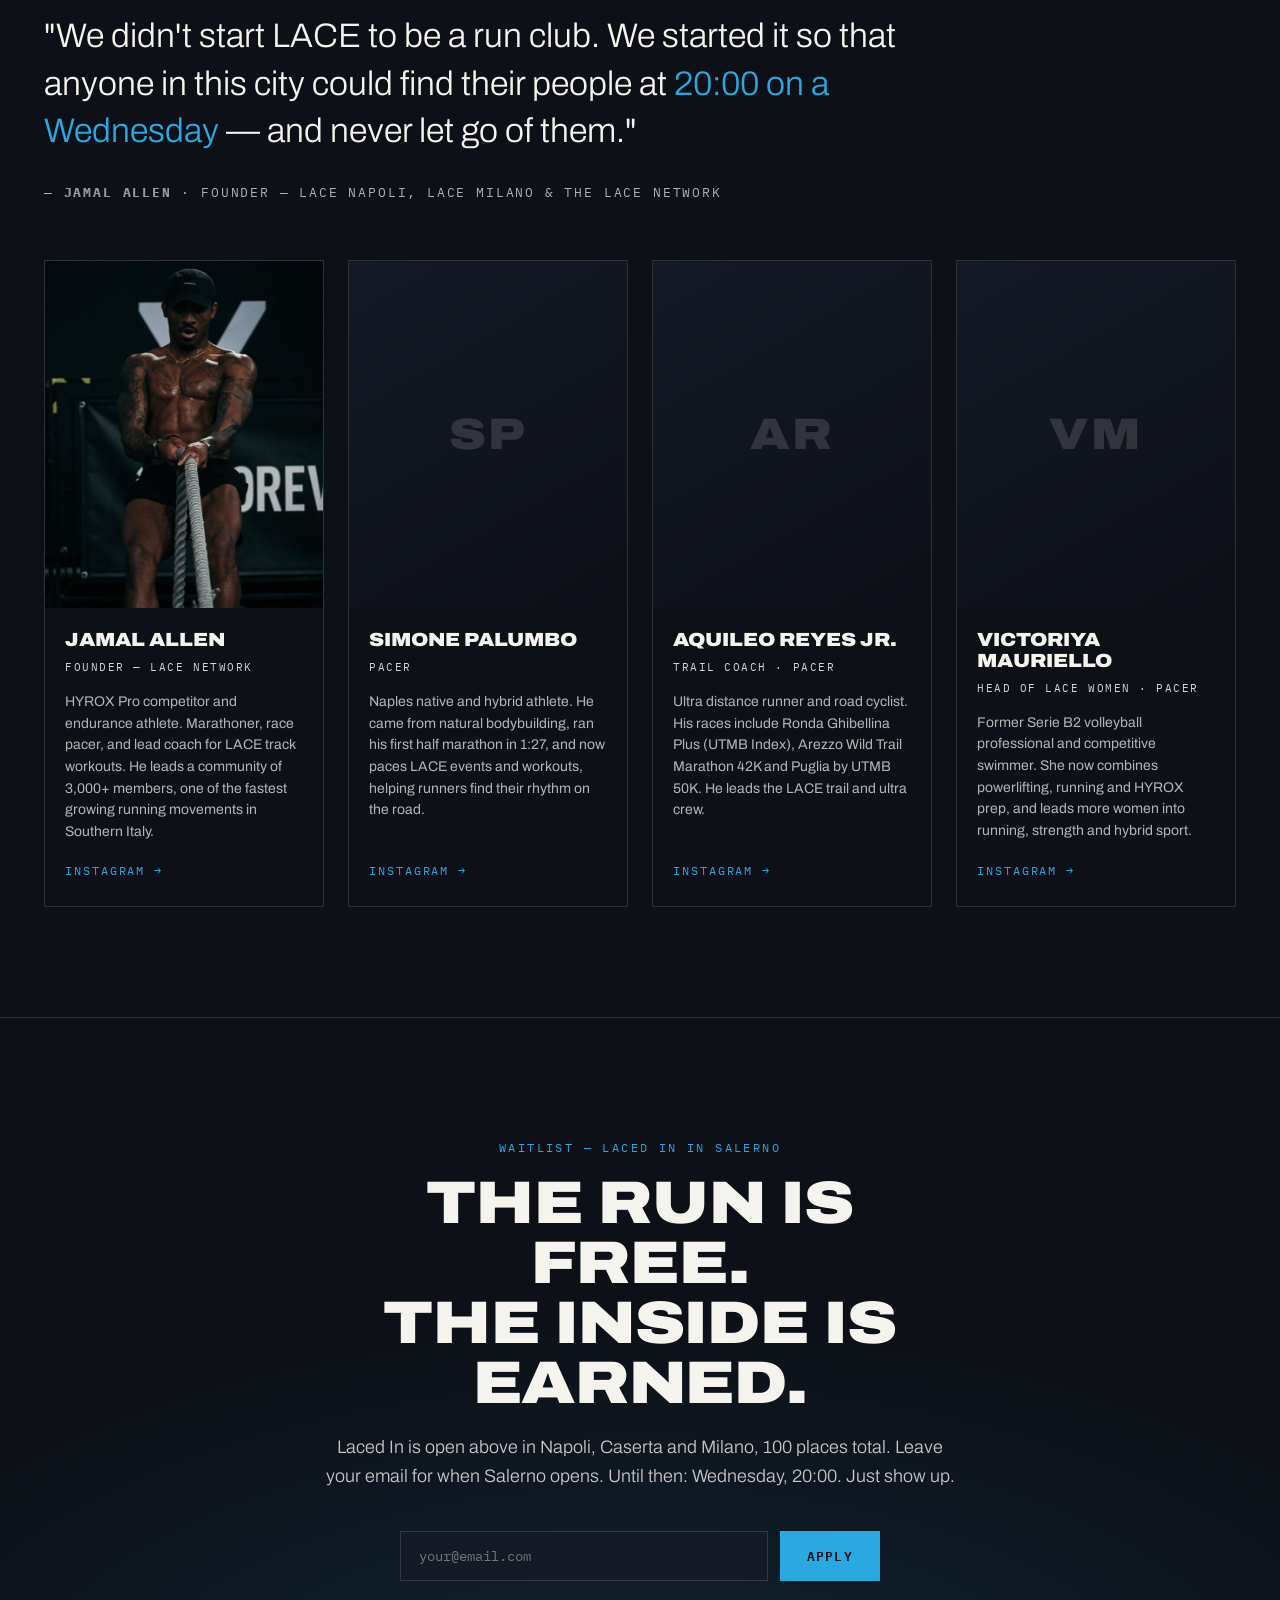
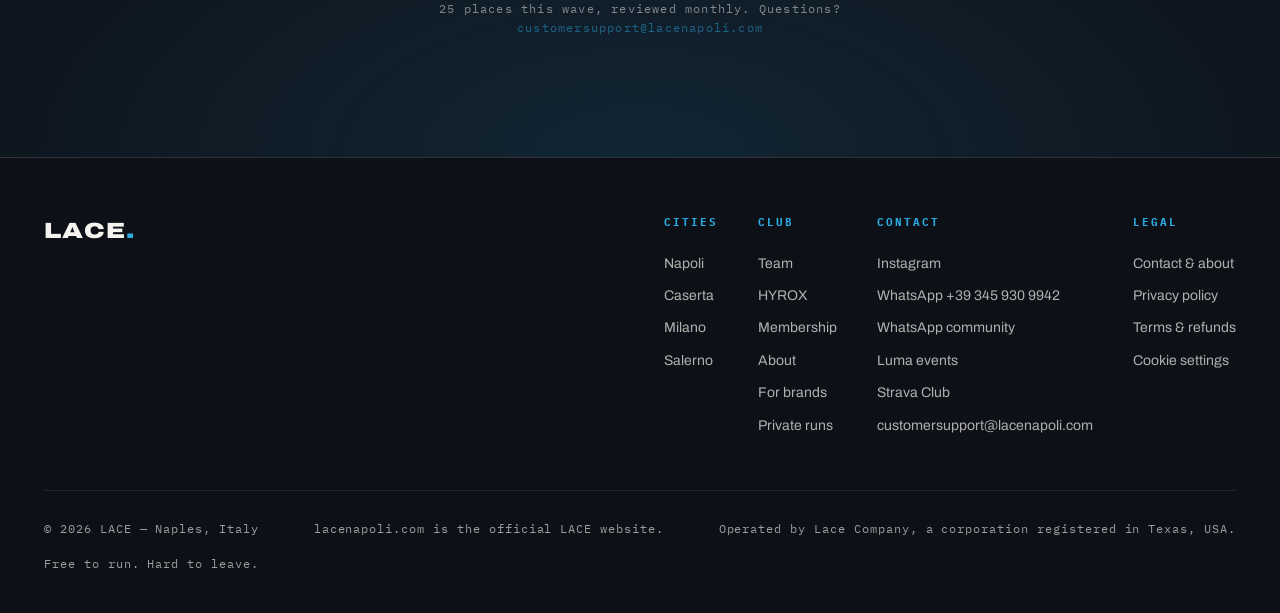
==== commit 6c9893e8: "Schedule: add 4, 5, 8 and 11 Nov runs with their own Luma links Co-Authored-By: Claude Opus 5.5 <nor" ====
--- a/index.html
+++ b/index.html
@@ -635,6 +635,34 @@
       <div class="sched-city">Via Vincenzo Crispo 18 · Caserta</div>
       <div class="sched-time">20:00</div>
       <a class="sched-rsvp" href="https://luma.com/hqu110pe" target="_blank" rel="noopener" data-i18n="rsvp">RSVP →</a>
+    </div>
+    <div class="sched-row rsvp" data-start="2026-11-04T20:00" data-luma="https://luma.com/khrs9nvd">
+      <div class="sched-day" data-i18n="d_wed">Wed</div>
+      <div><div class="sched-title" data-i18n="s1_title">Sprint Work</div><div class="sched-date">4 Nov</div></div>
+      <div class="sched-city">Villa Floridiana gates · Via D. Cimarosa 156, Vomero</div>
+      <div class="sched-time">20:00</div>
+      <a class="sched-rsvp" href="https://luma.com/khrs9nvd" target="_blank" rel="noopener" data-i18n="rsvp">RSVP →</a>
+    </div>
+    <div class="sched-row rsvp" data-start="2026-11-05T20:00" data-luma="https://luma.com/bg14r5su">
+      <div class="sched-day" data-i18n="d_thu">Thu</div>
+      <div><div class="sched-title" data-i18n="s2_title">Sprint Work — Caserta</div><div class="sched-date">5 Nov</div></div>
+      <div class="sched-city">Via Vincenzo Crispo 18 · Caserta</div>
+      <div class="sched-time">20:00</div>
+      <a class="sched-rsvp" href="https://luma.com/bg14r5su" target="_blank" rel="noopener" data-i18n="rsvp">RSVP →</a>
+    </div>
+    <div class="sched-row rsvp" data-start="2026-11-08T11:00" data-luma="https://luma.com/trhags3p">
+      <div class="sched-day" data-i18n="d_sun">Sun</div>
+      <div><div class="sched-title" data-i18n="ev_sunday_long">Sunday Long Run</div><div class="sched-date">8 Nov</div></div>
+      <div class="sched-city">Porta Piccola · Parco di Capodimonte, Napoli</div>
+      <div class="sched-time">11:00</div>
+      <a class="sched-rsvp" href="https://luma.com/trhags3p" target="_blank" rel="noopener" data-i18n="rsvp">RSVP →</a>
+    </div>
+    <div class="sched-row rsvp" data-start="2026-11-11T20:00" data-luma="https://luma.com/esevk4bo">
+      <div class="sched-day" data-i18n="d_wed">Wed</div>
+      <div><div class="sched-title" data-i18n="s1_title">Sprint Work</div><div class="sched-date">11 Nov</div></div>
+      <div class="sched-city">Villa Floridiana gates · Via D. Cimarosa 156, Vomero</div>
+      <div class="sched-time">20:00</div>
+      <a class="sched-rsvp" href="https://luma.com/esevk4bo" target="_blank" rel="noopener" data-i18n="rsvp">RSVP →</a>
     </div>
     <a class="sched-empty" id="sched-empty" href="https://luma.com/user/lacenapoli" target="_blank" rel="noopener" hidden><span data-i18n="sched_empty">New dates go up on Luma first. See every upcoming run</span> →</a>
     <button type="button" class="sched-more" id="sched-more" hidden></button>
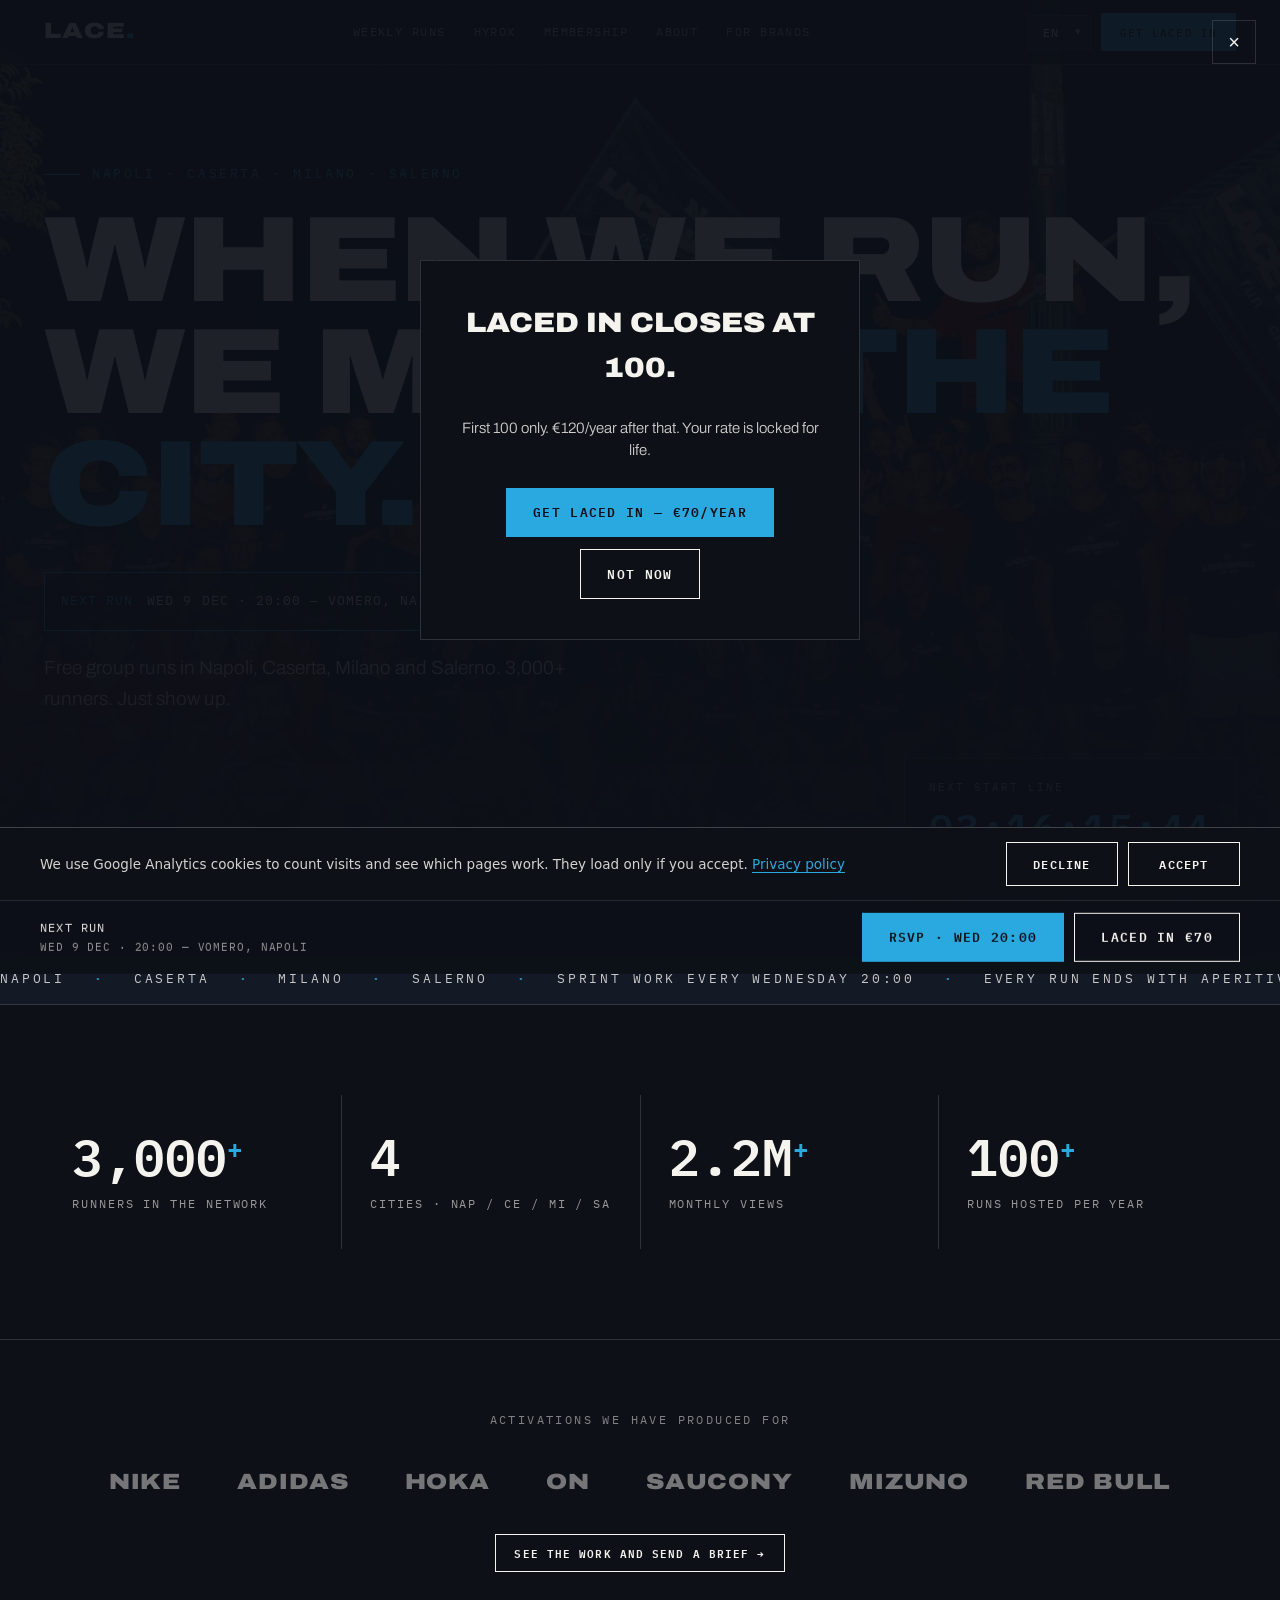
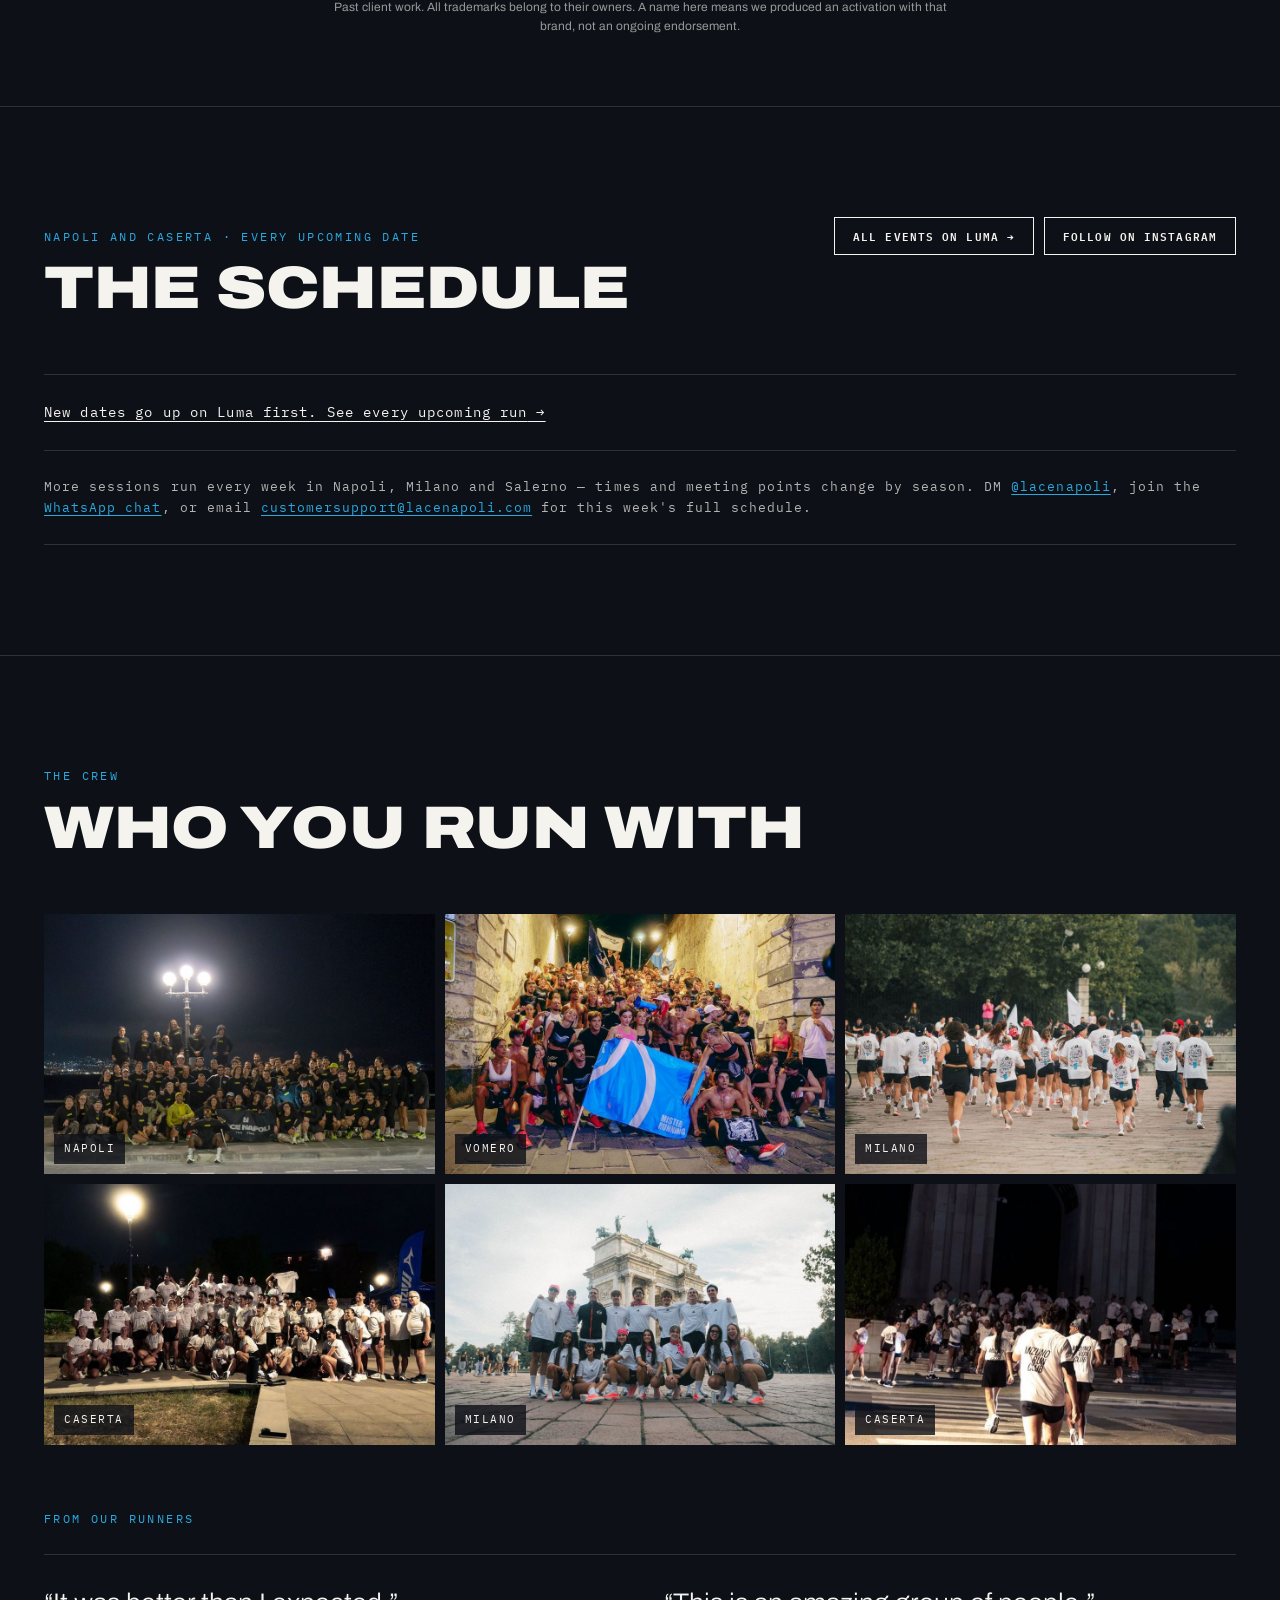
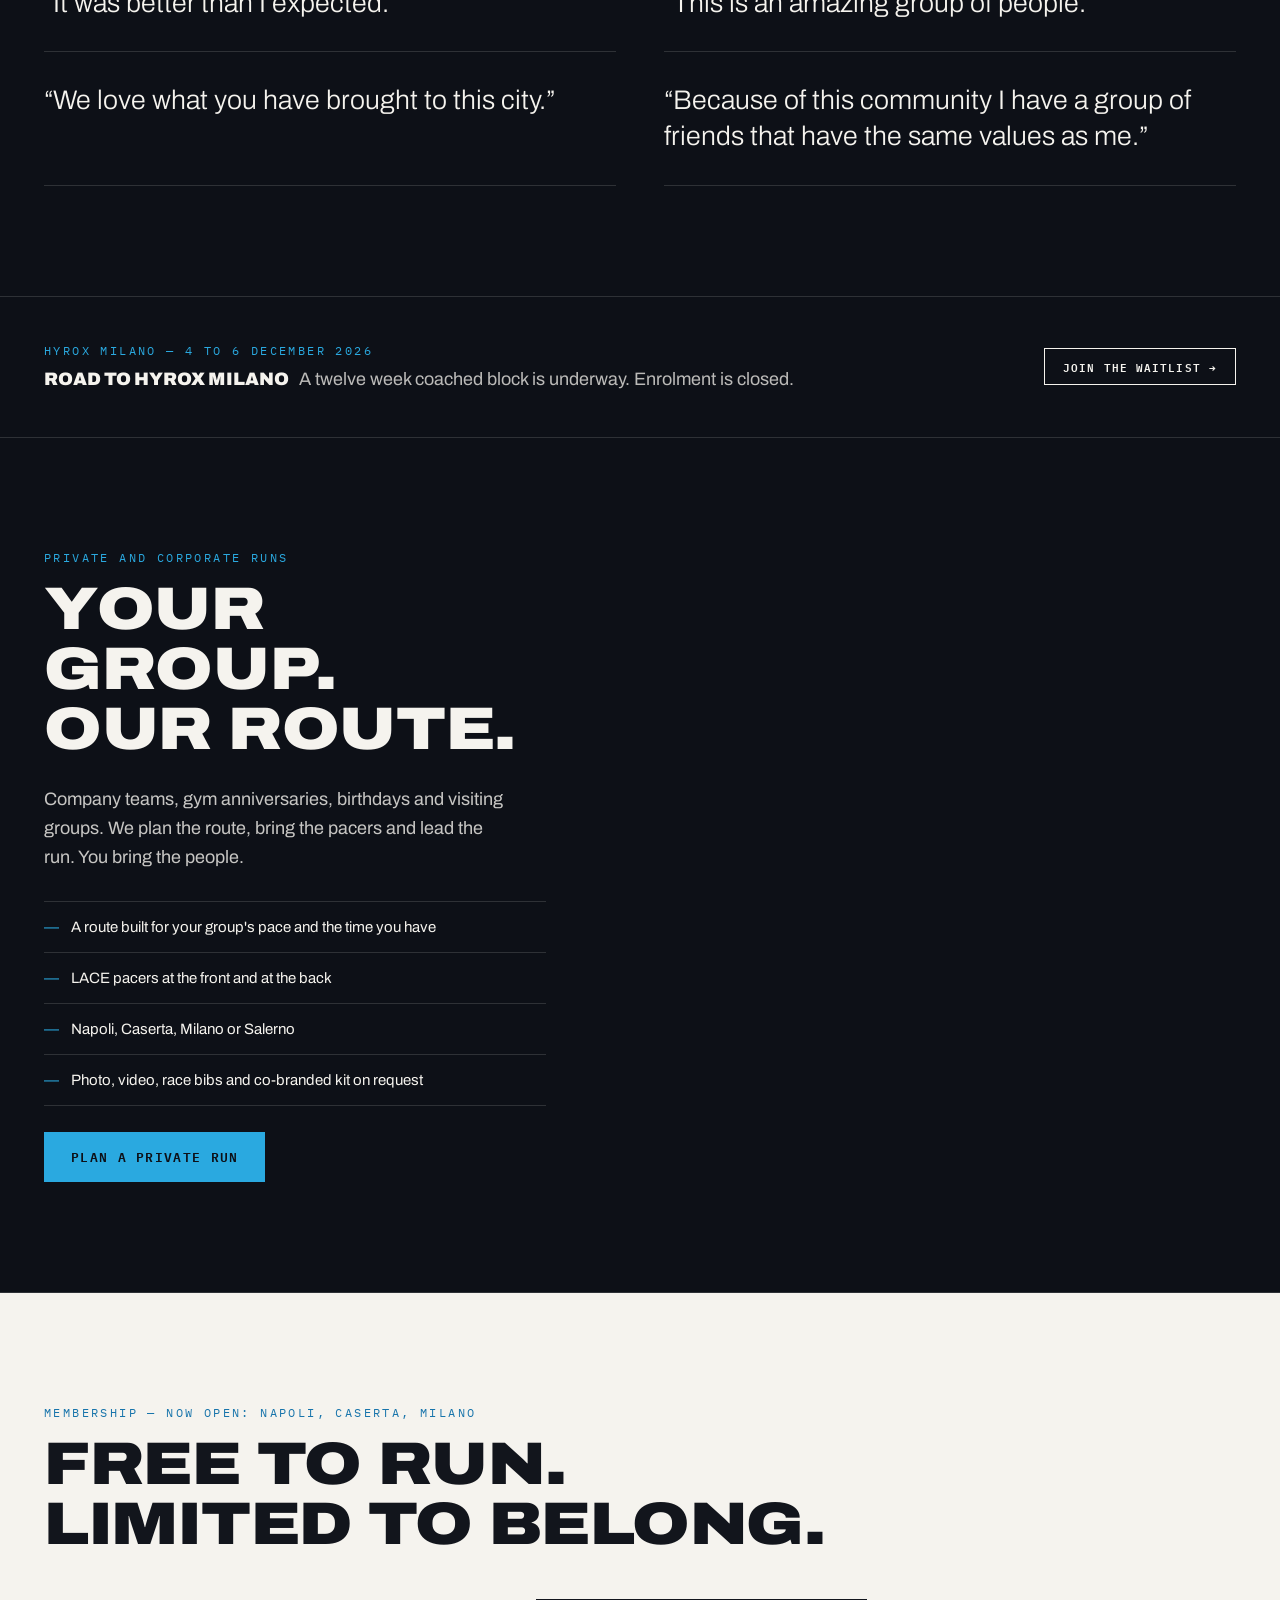
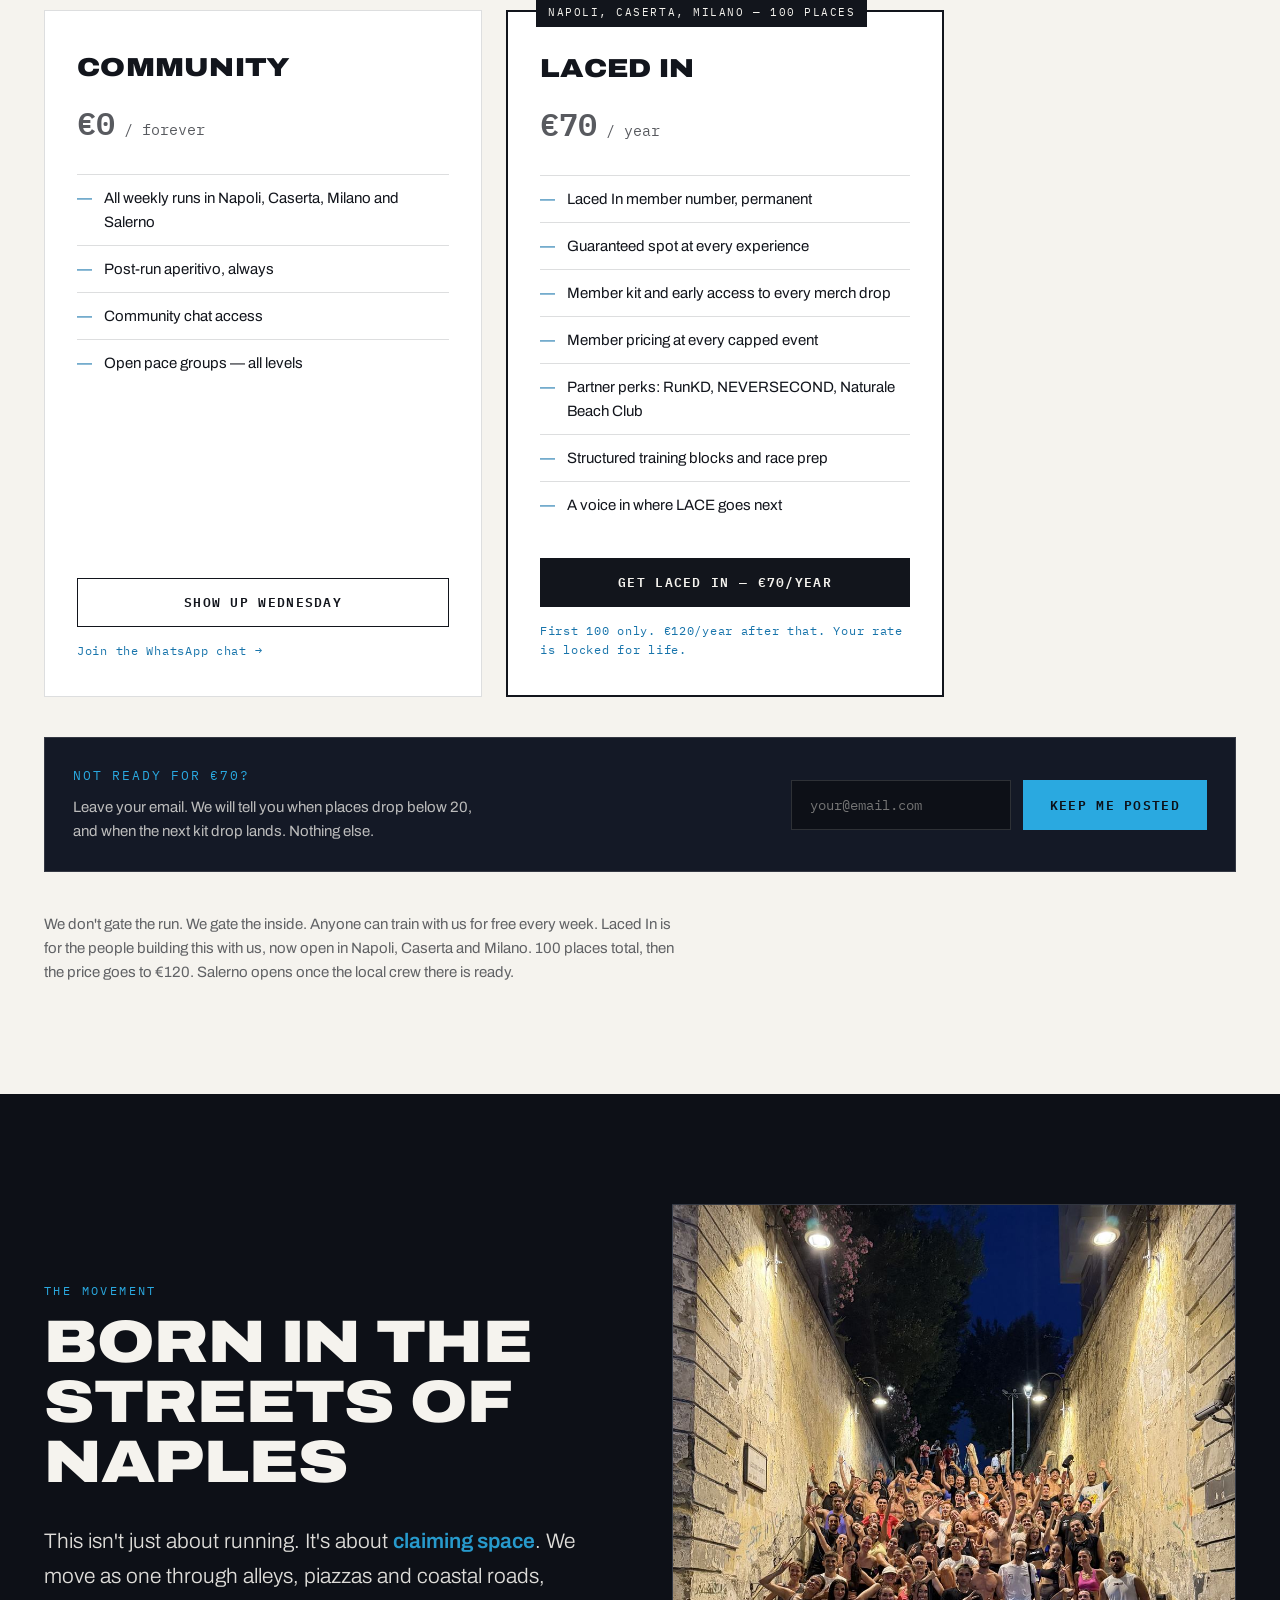
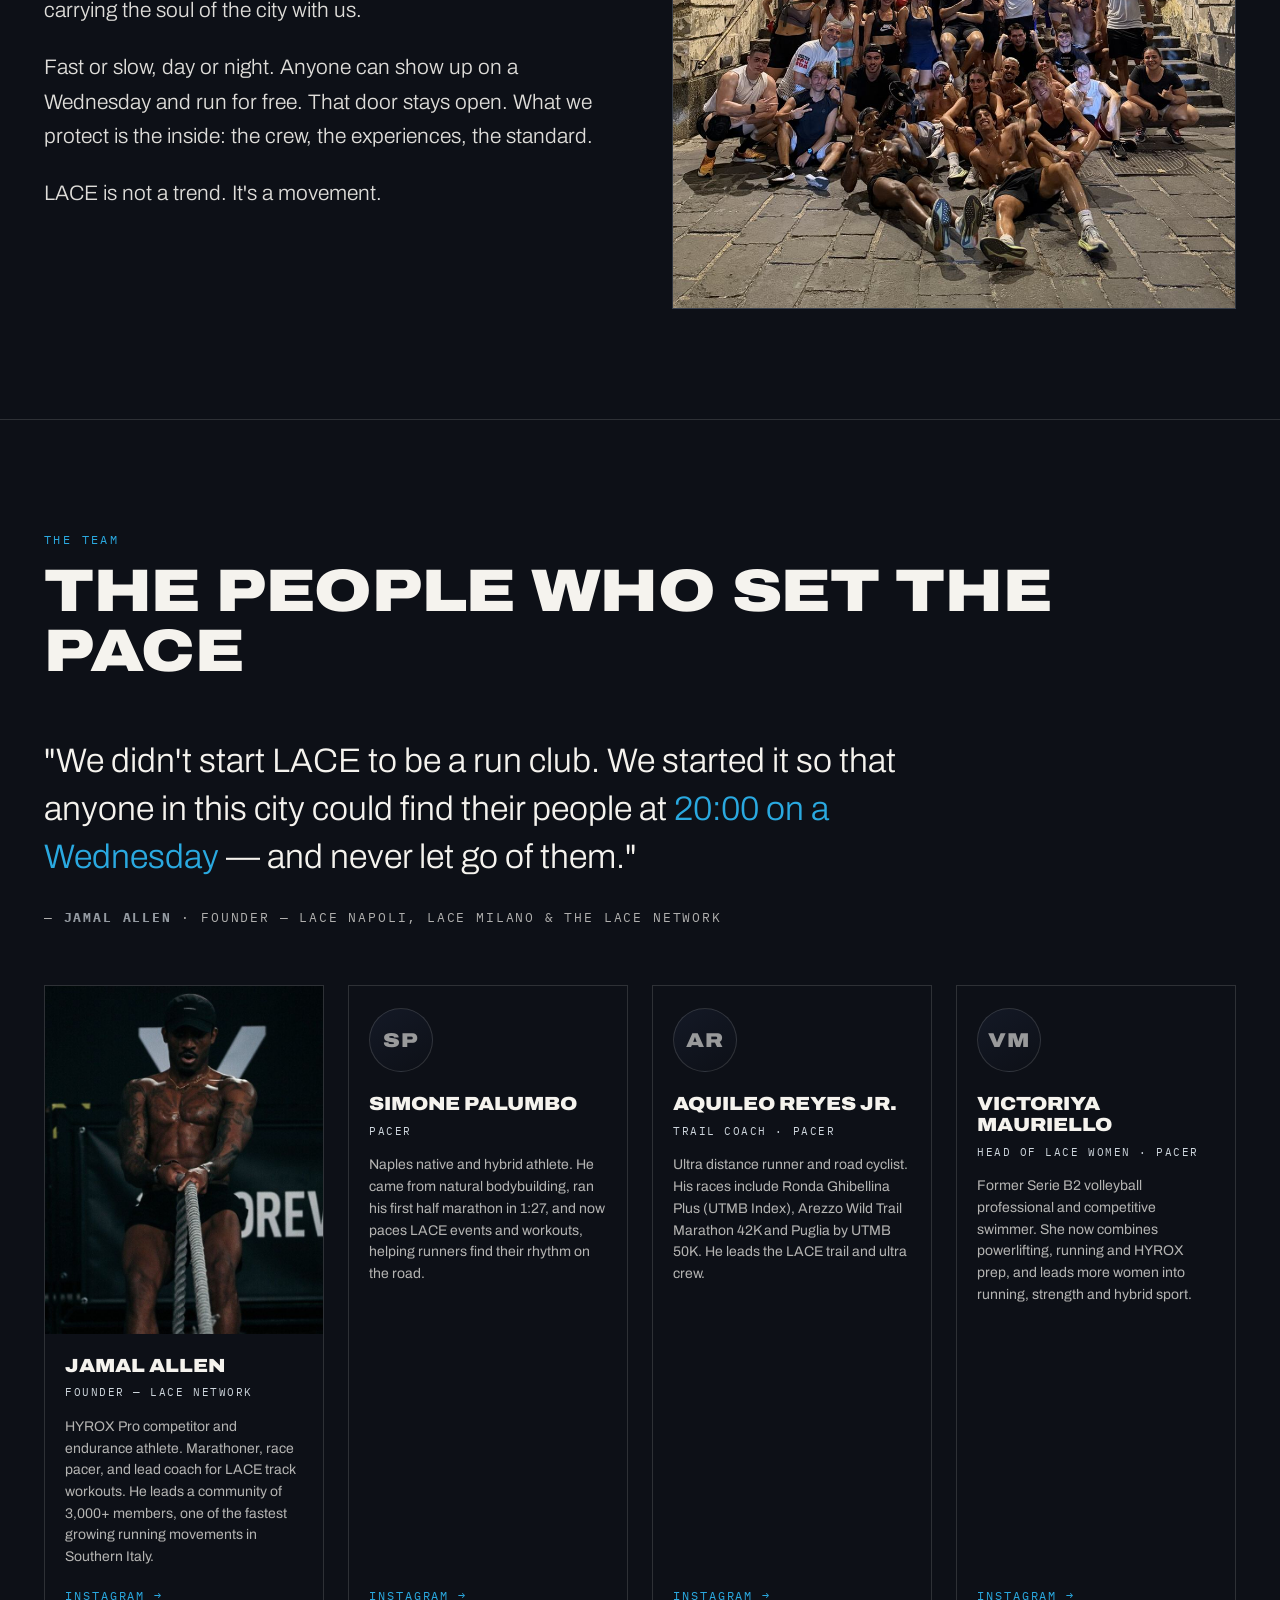
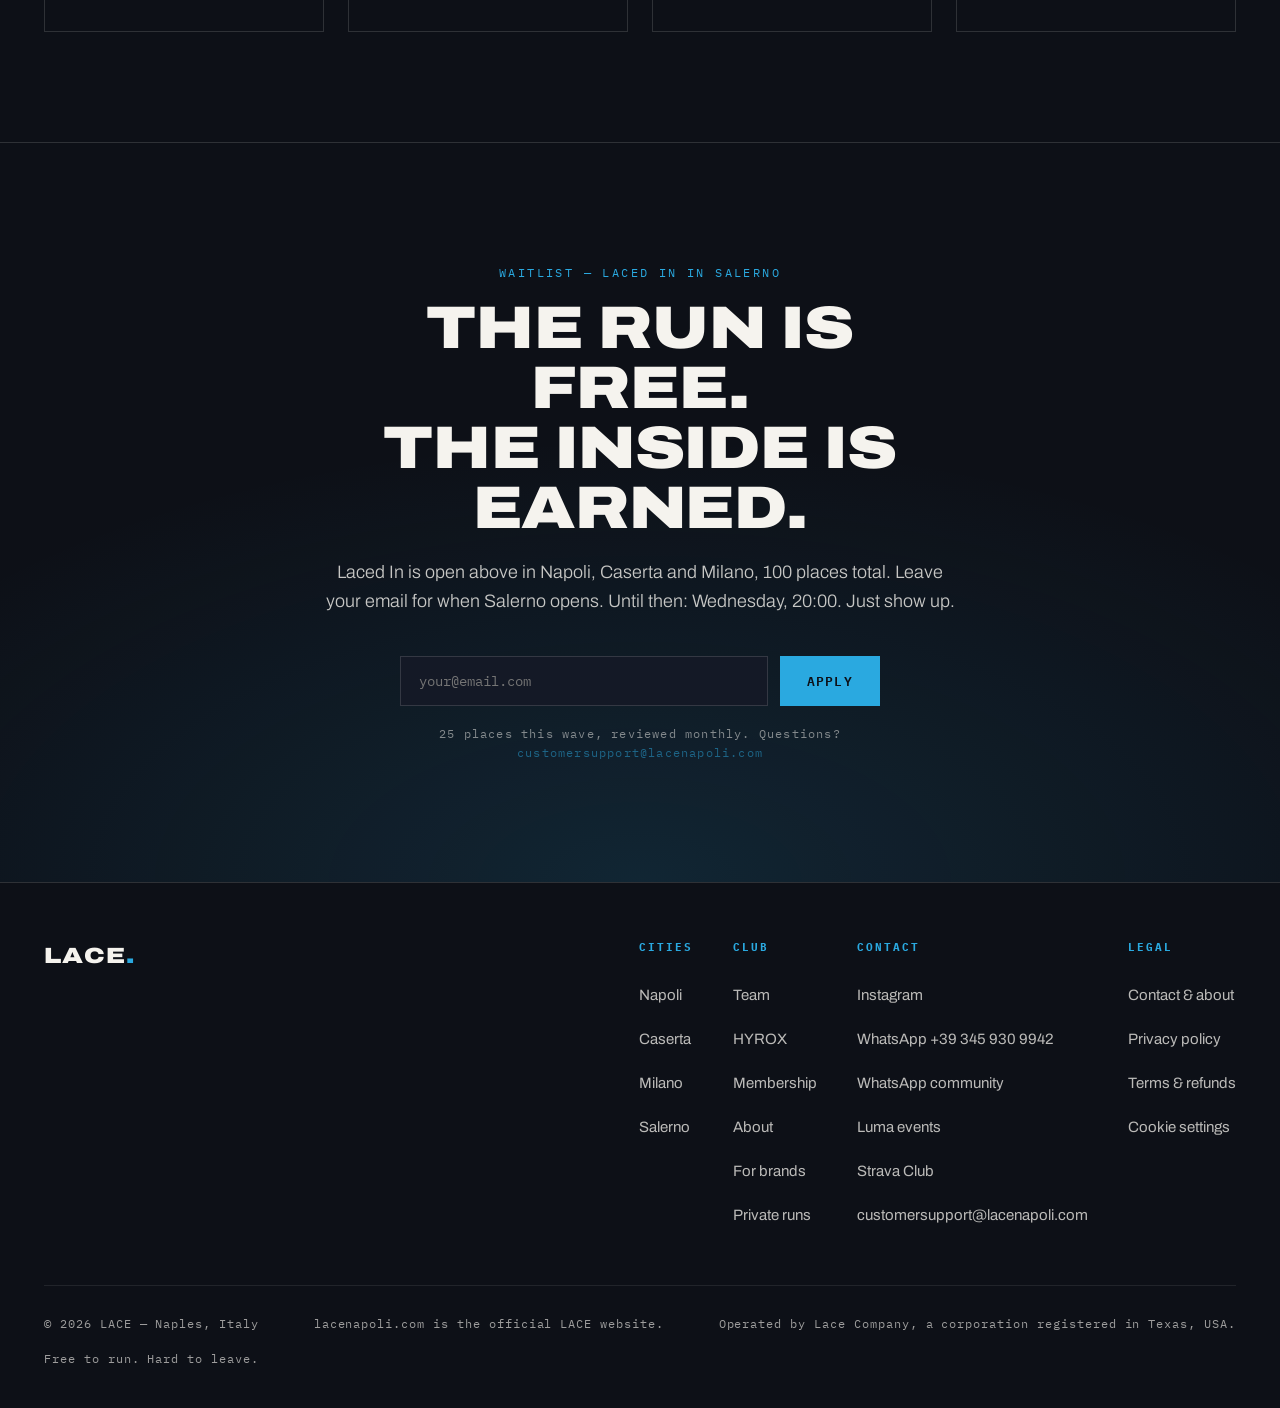
==== commit 9be90c3d: "Usability and traffic pass - Hero: next run + RSVP under the headline, one line intro, darker photo," ====
--- a/index.html
+++ b/index.html
@@ -135,7 +135,10 @@
    finished downloading on mobile, which is where nearly all traffic lands.
    The overlay below keeps type readable on top of it. */
 .hero-video{position:absolute;inset:0;width:100%;height:100%;object-fit:cover;opacity:.9}
-.hero-overlay{position:absolute;inset:0;background:linear-gradient(180deg,rgba(13,16,23,.30) 0%,rgba(13,16,23,.42) 45%,rgba(13,16,23,.88) 82%,rgba(13,16,23,.98) 100%)}
+.hero-overlay{position:absolute;inset:0;background:linear-gradient(180deg,rgba(13,16,23,.45) 0%,rgba(13,16,23,.62) 45%,rgba(13,16,23,.9) 80%,rgba(13,16,23,.98) 100%)}
+.hero-next{display:inline-flex;flex-wrap:wrap;align-items:center;gap:6px 14px;margin:0 0 22px;padding:12px 16px;border:1px solid var(--azzurro);background:rgba(13,16,23,.72);font-family:var(--mono);font-size:13px;letter-spacing:.08em;text-transform:uppercase;color:var(--paper);text-decoration:none}
+.hero-next .hn-lab{color:var(--azzurro)}.hero-next .hn-go{background:var(--azzurro);color:var(--night);padding:6px 10px;font-weight:700}
+.hero-next:hover .hn-go,.hero-next:focus-visible .hn-go{background:var(--paper)}
 .hero-in{position:relative;max-width:1240px;margin:0 auto;padding:100px 24px 56px;width:100%}
 .hero-eyebrow{font-family:var(--mono);font-size:13px;letter-spacing:.2em;text-transform:uppercase;color:var(--azzurro);margin-bottom:20px;display:flex;align-items:center;gap:12px}
 .hero-eyebrow::before{content:"";width:36px;height:1px;background:var(--azzurro)}
@@ -183,6 +186,9 @@
 
 /* ---------- MEMBERSHIP (light section) ---------- */
 .private{padding:110px 0;border-bottom:1px solid var(--line)}
+.pv-open{margin-top:26px}
+.pv-form.is-closed{display:none}
+.pv-open[aria-expanded="true"]{display:none}
 .pv-grid{display:grid;grid-template-columns:.9fr 1.1fr;gap:clamp(32px,6vw,80px);align-items:start}
 .pv-lede{font-size:18px;opacity:.8;max-width:46ch;margin-top:26px}
 .pv-list{list-style:none;margin-top:30px;border-bottom:1px solid var(--line)}
@@ -291,6 +297,9 @@
 
 /* ---------- EXPERIENCES ---------- */
 .exp{padding:110px 0;border-bottom:1px solid var(--line)}
+.exp-slim{padding:44px 0}
+.hx-strip{display:flex;justify-content:space-between;align-items:center;gap:20px;flex-wrap:wrap}
+.hx-line{font-size:18px;line-height:1.5;margin-top:6px}.hx-line b{font-weight:900;text-transform:uppercase;margin-right:6px}.hx-line span{opacity:.75}
 .exp-grid{display:grid;grid-template-columns:repeat(auto-fit,minmax(300px,590px));gap:24px;justify-content:center}
 .exp-card{border:1px solid var(--line);display:flex;flex-direction:column;transition:border-color .2s}
 .exp-card:hover{border-color:var(--azzurro)}
@@ -321,12 +330,15 @@
 .tm-photo::before{content:attr(data-initials);position:absolute;inset:0;display:flex;align-items:center;justify-content:center;font-weight:900;font-stretch:118%;font-size:44px;letter-spacing:.06em;color:var(--paper);opacity:.14}
 .tm-photo img{position:relative;z-index:1}
 .tm-photo img{width:100%;height:100%;object-fit:cover;display:block}
+/* no photo yet: a small initials badge instead of an empty 4:5 box */
+.tm-photo:not(:has(img)){aspect-ratio:auto;width:64px;height:64px;border-radius:50%;margin:22px 20px 0;border:1px solid var(--line)}
+.tm-photo:not(:has(img))::before{font-size:20px;opacity:.6}
 .tm-body{padding:22px 20px 26px;flex:1;display:flex;flex-direction:column}
 .tm-name{font-weight:900;font-stretch:112%;text-transform:uppercase;font-size:19px;line-height:1.1}
 .tm-role{font-family:var(--mono);font-size:11px;letter-spacing:.14em;text-transform:uppercase;color:var(--sodium);margin:8px 0 14px}
 .tm-bio{font-size:14px;opacity:.72;flex:1;margin-bottom:18px;line-height:1.55}
 @media(max-width:960px){.team-grid{grid-template-columns:repeat(2,1fr)}}
-@media(max-width:560px){.team-grid{grid-template-columns:1fr}}
+@media(max-width:560px){.team-grid{grid-template-columns:1fr;gap:14px;margin-top:36px}.tm-photo:has(img){aspect-ratio:1/1}.tm-photo img{object-position:50% 20%}.tm-body{padding:18px 18px 20px}.founder{padding:72px 0}}
 
 /* ---------- PARTNERS ---------- */
 .partners{padding:70px 0;border-bottom:1px solid var(--line)}
@@ -407,7 +419,7 @@
 .foot-grid{display:flex;justify-content:space-between;gap:40px;flex-wrap:wrap;margin-bottom:48px}
 .foot-links{display:flex;gap:40px;flex-wrap:wrap}
 .foot-col h4{font-family:var(--mono);font-size:11px;letter-spacing:.18em;text-transform:uppercase;color:var(--azzurro);margin-bottom:16px}
-.foot-col a{display:block;font-size:14px;opacity:.7;padding:5px 0;transition:opacity .2s}
+.foot-col a{display:block;font-size:15px;opacity:.75;padding:10px 0;transition:opacity .2s}
 .foot-col a:hover{opacity:1}
 .foot-bottom{display:flex;justify-content:space-between;flex-wrap:wrap;gap:16px;font-family:var(--mono);font-size:12px;letter-spacing:.08em;opacity:.62;border-top:1px solid var(--line);padding-top:28px}
 
@@ -440,10 +452,162 @@
   .sec-head{margin-bottom:36px}
   .apply-form{flex-direction:column}
   .hero-row{flex-direction:column;align-items:stretch}
-  .clock{min-width:0}
+  .clock{min-width:0;display:none}
+  header{min-height:0}
+  .hero-in{padding:96px 20px 40px}
+  .hero-sub{margin-bottom:26px;font-size:17px}
 }
 :focus-visible{outline:2px solid var(--azzurro);outline-offset:3px}
 </style>
+<!-- EVENTS:START -->
+<script type="application/ld+json">
+{
+ "@context": "https://schema.org",
+ "@graph": [
+  {
+   "@type": "SportsEvent",
+   "name": "LACE Sprint Work",
+   "startDate": "2026-11-04T20:00:00+01:00",
+   "endDate": "2026-11-04T21:30:00+01:00",
+   "eventStatus": "https://schema.org/EventScheduled",
+   "eventAttendanceMode": "https://schema.org/OfflineEventAttendanceMode",
+   "isAccessibleForFree": true,
+   "url": "https://luma.com/khrs9nvd",
+   "image": "https://lacenapoli.com/og-image.jpg",
+   "description": "Free group run with LACE. Villa Floridiana gates · Via D. Cimarosa 156, Vomero. RSVP on Luma.",
+   "location": {
+    "@type": "Place",
+    "name": "Villa Floridiana gates · Via D. Cimarosa 156, Vomero",
+    "address": {
+     "@type": "PostalAddress",
+     "streetAddress": "Villa Floridiana gates · Via D. Cimarosa 156, Vomero",
+     "addressLocality": "Napoli",
+     "addressRegion": "Campania",
+     "addressCountry": "IT"
+    }
+   },
+   "organizer": {
+    "@type": "SportsClub",
+    "name": "LACE",
+    "url": "https://lacenapoli.com/"
+   },
+   "offers": {
+    "@type": "Offer",
+    "price": "0",
+    "priceCurrency": "EUR",
+    "availability": "https://schema.org/InStock",
+    "url": "https://luma.com/khrs9nvd"
+   }
+  },
+  {
+   "@type": "SportsEvent",
+   "name": "LACE Sprint Work — Caserta",
+   "startDate": "2026-11-05T20:00:00+01:00",
+   "endDate": "2026-11-05T21:30:00+01:00",
+   "eventStatus": "https://schema.org/EventScheduled",
+   "eventAttendanceMode": "https://schema.org/OfflineEventAttendanceMode",
+   "isAccessibleForFree": true,
+   "url": "https://luma.com/bg14r5su",
+   "image": "https://lacenapoli.com/og-image.jpg",
+   "description": "Free group run with LACE. Via Vincenzo Crispo 18 · Caserta. RSVP on Luma.",
+   "location": {
+    "@type": "Place",
+    "name": "Via Vincenzo Crispo 18 · Caserta",
+    "address": {
+     "@type": "PostalAddress",
+     "streetAddress": "Via Vincenzo Crispo 18 · Caserta",
+     "addressLocality": "Caserta",
+     "addressRegion": "Campania",
+     "addressCountry": "IT"
+    }
+   },
+   "organizer": {
+    "@type": "SportsClub",
+    "name": "LACE",
+    "url": "https://lacenapoli.com/"
+   },
+   "offers": {
+    "@type": "Offer",
+    "price": "0",
+    "priceCurrency": "EUR",
+    "availability": "https://schema.org/InStock",
+    "url": "https://luma.com/bg14r5su"
+   }
+  },
+  {
+   "@type": "SportsEvent",
+   "name": "LACE Sunday Long Run",
+   "startDate": "2026-11-08T11:00:00+01:00",
+   "endDate": "2026-11-08T12:30:00+01:00",
+   "eventStatus": "https://schema.org/EventScheduled",
+   "eventAttendanceMode": "https://schema.org/OfflineEventAttendanceMode",
+   "isAccessibleForFree": true,
+   "url": "https://luma.com/trhags3p",
+   "image": "https://lacenapoli.com/og-image.jpg",
+   "description": "Free group run with LACE. Porta Piccola · Parco di Capodimonte, Napoli. RSVP on Luma.",
+   "location": {
+    "@type": "Place",
+    "name": "Porta Piccola · Parco di Capodimonte, Napoli",
+    "address": {
+     "@type": "PostalAddress",
+     "streetAddress": "Porta Piccola · Parco di Capodimonte, Napoli",
+     "addressLocality": "Napoli",
+     "addressRegion": "Campania",
+     "addressCountry": "IT"
+    }
+   },
+   "organizer": {
+    "@type": "SportsClub",
+    "name": "LACE",
+    "url": "https://lacenapoli.com/"
+   },
+   "offers": {
+    "@type": "Offer",
+    "price": "0",
+    "priceCurrency": "EUR",
+    "availability": "https://schema.org/InStock",
+    "url": "https://luma.com/trhags3p"
+   }
+  },
+  {
+   "@type": "SportsEvent",
+   "name": "LACE Sprint Work",
+   "startDate": "2026-11-11T20:00:00+01:00",
+   "endDate": "2026-11-11T21:30:00+01:00",
+   "eventStatus": "https://schema.org/EventScheduled",
+   "eventAttendanceMode": "https://schema.org/OfflineEventAttendanceMode",
+   "isAccessibleForFree": true,
+   "url": "https://luma.com/esevk4bo",
+   "image": "https://lacenapoli.com/og-image.jpg",
+   "description": "Free group run with LACE. Villa Floridiana gates · Via D. Cimarosa 156, Vomero. RSVP on Luma.",
+   "location": {
+    "@type": "Place",
+    "name": "Villa Floridiana gates · Via D. Cimarosa 156, Vomero",
+    "address": {
+     "@type": "PostalAddress",
+     "streetAddress": "Villa Floridiana gates · Via D. Cimarosa 156, Vomero",
+     "addressLocality": "Napoli",
+     "addressRegion": "Campania",
+     "addressCountry": "IT"
+    }
+   },
+   "organizer": {
+    "@type": "SportsClub",
+    "name": "LACE",
+    "url": "https://lacenapoli.com/"
+   },
+   "offers": {
+    "@type": "Offer",
+    "price": "0",
+    "priceCurrency": "EUR",
+    "availability": "https://schema.org/InStock",
+    "url": "https://luma.com/esevk4bo"
+   }
+  }
+ ]
+}
+</script>
+<!-- EVENTS:END -->
 </head>
 <body>
 
@@ -480,7 +644,8 @@
   <div class="hero-in">
     <div class="hero-eyebrow" data-i18n="hero_eyebrow">Napoli · Caserta · Milano · Salerno</div>
     <h1 data-i18n-html="hero_h1">When we run,<br>we move <em>the city.</em></h1>
-    <p class="hero-sub" data-i18n="hero_sub">LACE is a running network born in the streets of Naples. 3,000+ runners across four cities. Weekly sessions are free and open. Laced In membership is capped at 100, open in Napoli, Caserta and Milano.</p>
+    <a class="hero-next" id="hero-next" href="https://luma.com/khrs9nvd" target="_blank" rel="noopener"><span class="hn-lab" data-i18n="hn_lab">Next run</span><span class="hn-when" id="hero-next-when">Wed 4 Nov · 20:00 — Via D. Cimarosa 156, Vomero</span><span class="hn-go" data-i18n="rsvp">RSVP →</span></a>
+    <p class="hero-sub" data-i18n="hero_sub">Free group runs in Napoli, Caserta, Milano and Salerno. 3,000+ runners. Just show up.</p>
     <div class="hero-row">
       <div class="hero-ctas">
         <a href="#runs" class="btn" data-i18n="hero_cta1">Run with us — free</a>
@@ -489,7 +654,7 @@
       <div class="clock" aria-live="off">
         <div class="clock-label" data-i18n="clock_label">Next start line</div>
         <div class="clock-time" id="countdown">00:00:00:00</div>
-        <div class="clock-meta" id="clock-meta">Wed 7 Oct · 20:00 — Vomero, Napoli</div>
+        <div class="clock-meta" id="clock-meta">Wed 4 Nov · 20:00 — Via D. Cimarosa 156, Vomero</div>
       </div>
     </div>
   </div>
@@ -526,7 +691,7 @@
       <span class="partner">Red Bull</span>
     </div>
     <div class="partners-cta"><a class="btn btn-sm" href="/brands.html" data-i18n="p_cta">See the work and send a brief →</a></div>
-    <div class="partners-note" data-i18n="p_note">Past client work. All trademarks belong to their owners. LACE is independent and not sponsored by, endorsed by or affiliated with these brands.</div>
+    <div class="partners-note" data-i18n="p_note">Past client work. All trademarks belong to their owners. A name here means we produced an activation with that brand, not an ongoing endorsement.</div>
   </div>
 </section>
 
@@ -542,100 +707,7 @@
         <a href="https://www.instagram.com/lacenapoli" target="_blank" rel="noopener" class="btn btn-sm" data-i18n="sched_btn">Follow on Instagram</a>
       </div>
     </div>
-    <div class="sched-row rsvp" data-start="2026-10-07T20:00" data-luma="https://luma.com/oia7jqyb">
-      <div class="sched-day" data-i18n="d_wed">Wed</div>
-      <div><div class="sched-title" data-i18n="s1_title">Sprint Work</div><div class="sched-date">7 Oct</div></div>
-      <div class="sched-city">Villa Floridiana gates · Via D. Cimarosa 156, Vomero</div>
-      <div class="sched-time">20:00</div>
-      <a class="sched-rsvp" href="https://luma.com/oia7jqyb" target="_blank" rel="noopener" data-i18n="rsvp">RSVP →</a>
-    </div>
     <div class="sched-psa" id="psa-bagdrop" data-i18n="psa_bagdrop">PSA: no bag drop this week. Start and finish at the Villa Floridiana gates. Carry only what you can run with.</div>
-    <div class="sched-row rsvp" data-start="2026-10-08T20:00" data-luma="https://luma.com/41sihgkk">
-      <div class="sched-day" data-i18n="d_thu">Thu</div>
-      <div><div class="sched-title" data-i18n="s2_title">Sprint Work — Caserta</div><div class="sched-date">8 Oct</div></div>
-      <div class="sched-city">Via Vincenzo Crispo 18 · Caserta</div>
-      <div class="sched-time">20:00</div>
-      <a class="sched-rsvp" href="https://luma.com/41sihgkk" target="_blank" rel="noopener" data-i18n="rsvp">RSVP →</a>
-    </div>
-    <div class="sched-row rsvp" data-start="2026-10-11T11:00" data-luma="https://luma.com/1idpo7wq">
-      <div class="sched-day" data-i18n="d_sun">Sun</div>
-      <div><div class="sched-title" data-i18n="ev_sunday">Sunday Easy 5K</div><div class="sched-date">11 Oct</div></div>
-      <div class="sched-city">Porta Piccola · Parco di Capodimonte, Napoli</div>
-      <div class="sched-time">11:00</div>
-      <a class="sched-rsvp" href="https://luma.com/1idpo7wq" target="_blank" rel="noopener" data-i18n="rsvp">RSVP →</a>
-    </div>
-    <div class="sched-row rsvp" id="row-nike" data-start="2026-10-13T18:30" data-luma="https://luma.com/zh7yrcjf">
-      <div class="sched-day" data-i18n="d_tue">Tue</div>
-      <div><div class="sched-title" data-i18n="ev_nike">Nike Tempo Sessions</div><div class="sched-date">13 Oct</div></div>
-      <div class="sched-city" data-i18n="ev_nike_loc">60 runners only · Via Campegna 267, Napoli</div>
-      <div class="sched-time">18:30</div>
-      <a class="sched-rsvp" href="https://luma.com/zh7yrcjf" target="_blank" rel="noopener" data-i18n="rsvp">RSVP →</a>
-    </div>
-    <div class="sched-feature" id="psa-nike">
-      <a class="sf-flyer" href="img/nike-tempo-sessions.jpg" target="_blank" rel="noopener">
-        <img src="img/nike-tempo-sessions-sm.jpg" srcset="img/nike-tempo-sessions-sm.jpg 560w, img/nike-tempo-sessions.jpg 1240w" sizes="(max-width:640px) 100px, 240px" width="1240" height="1754" loading="lazy" decoding="async" alt="Flyer: Pegasus Plus 2 presents Tempo Sessions, Napoli, Via Campegna 267, 13 October, 18:30">
-      </a>
-      <div class="sf-body">
-        <div class="sf-kicker" data-i18n="nike_kicker">Pegasus Plus 2 presents</div>
-        <h3 class="sf-title" data-i18n="nike_h">Tempo Sessions</h3>
-        <ul class="sf-facts">
-          <li data-i18n-html="nike_f1"><span class="sf-long">Tuesday 13 October</span><span class="sf-short">Tue 13 Oct</span> · 18:30</li>
-          <li data-i18n="nike_f2">Via Campegna 267, Napoli</li>
-          <li data-i18n="nike_f3">60 runners only</li>
-        </ul>
-        <p class="sf-text" data-i18n="psa_nike">6.4 km tempo run over 16 laps: 3 fast laps at 65 to 70% of lactate threshold plus 1 recovery lap, repeated 4 times.</p>
-        <a class="sf-cta" id="nike-cta" href="https://luma.com/zh7yrcjf" target="_blank" rel="noopener" data-i18n="rsvp">RSVP →</a>
-      </div>
-    </div>
-    <div class="sched-row rsvp" data-start="2026-10-14T20:00" data-luma="https://luma.com/9371c56u">
-      <div class="sched-day" data-i18n="d_wed">Wed</div>
-      <div><div class="sched-title" data-i18n="s1_title">Sprint Work</div><div class="sched-date">14 Oct</div></div>
-      <div class="sched-city">Villa Floridiana gates · Via D. Cimarosa 156, Vomero</div>
-      <div class="sched-time">20:00</div>
-      <a class="sched-rsvp" href="https://luma.com/9371c56u" target="_blank" rel="noopener" data-i18n="rsvp">RSVP →</a>
-    </div>
-    <div class="sched-row rsvp" data-start="2026-10-15T20:00" data-luma="https://luma.com/jk5ja6fj">
-      <div class="sched-day" data-i18n="d_thu">Thu</div>
-      <div><div class="sched-title" data-i18n="s2_title">Sprint Work — Caserta</div><div class="sched-date">15 Oct</div></div>
-      <div class="sched-city">Via Vincenzo Crispo 18 · Caserta</div>
-      <div class="sched-time">20:00</div>
-      <a class="sched-rsvp" href="https://luma.com/jk5ja6fj" target="_blank" rel="noopener" data-i18n="rsvp">RSVP →</a>
-    </div>
-    <div class="sched-row rsvp" data-start="2026-10-18T11:00" data-luma="https://luma.com/n7k9hjzm">
-      <div class="sched-day" data-i18n="d_sun">Sun</div>
-      <div><div class="sched-title" data-i18n="ev_sunday_long">Sunday Long Run</div><div class="sched-date">18 Oct</div></div>
-      <div class="sched-city">Porta Piccola · Parco di Capodimonte, Napoli</div>
-      <div class="sched-time">11:00</div>
-      <a class="sched-rsvp" href="https://luma.com/n7k9hjzm" target="_blank" rel="noopener" data-i18n="rsvp">RSVP →</a>
-    </div>
-    <div class="sched-row rsvp" data-start="2026-10-21T20:00" data-luma="https://luma.com/87pef9d9">
-      <div class="sched-day" data-i18n="d_wed">Wed</div>
-      <div><div class="sched-title" data-i18n="s1_title">Sprint Work</div><div class="sched-date">21 Oct</div></div>
-      <div class="sched-city">Villa Floridiana gates · Via D. Cimarosa 156, Vomero</div>
-      <div class="sched-time">20:00</div>
-      <a class="sched-rsvp" href="https://luma.com/87pef9d9" target="_blank" rel="noopener" data-i18n="rsvp">RSVP →</a>
-    </div>
-    <div class="sched-row rsvp" data-start="2026-10-22T20:00" data-luma="https://luma.com/aiz9caw0">
-      <div class="sched-day" data-i18n="d_thu">Thu</div>
-      <div><div class="sched-title" data-i18n="s2_title">Sprint Work — Caserta</div><div class="sched-date">22 Oct</div></div>
-      <div class="sched-city">Via Vincenzo Crispo 18 · Caserta</div>
-      <div class="sched-time">20:00</div>
-      <a class="sched-rsvp" href="https://luma.com/aiz9caw0" target="_blank" rel="noopener" data-i18n="rsvp">RSVP →</a>
-    </div>
-    <div class="sched-row rsvp" data-start="2026-10-28T20:00" data-luma="https://luma.com/p4eo8ecm">
-      <div class="sched-day" data-i18n="d_wed">Wed</div>
-      <div><div class="sched-title" data-i18n="ev_hw_vomero">Halloween Sprint Work</div><div class="sched-date">28 Oct</div></div>
-      <div class="sched-city">Villa Floridiana gates · Via D. Cimarosa 156, Vomero</div>
-      <div class="sched-time">20:00</div>
-      <a class="sched-rsvp" href="https://luma.com/p4eo8ecm" target="_blank" rel="noopener" data-i18n="rsvp">RSVP →</a>
-    </div>
-    <div class="sched-row rsvp" data-start="2026-10-29T20:00" data-luma="https://luma.com/hqu110pe">
-      <div class="sched-day" data-i18n="d_thu">Thu</div>
-      <div><div class="sched-title" data-i18n="ev_hw_caserta">Halloween Sprint Work — Caserta</div><div class="sched-date">29 Oct</div></div>
-      <div class="sched-city">Via Vincenzo Crispo 18 · Caserta</div>
-      <div class="sched-time">20:00</div>
-      <a class="sched-rsvp" href="https://luma.com/hqu110pe" target="_blank" rel="noopener" data-i18n="rsvp">RSVP →</a>
-    </div>
     <div class="sched-row rsvp" data-start="2026-11-04T20:00" data-luma="https://luma.com/khrs9nvd">
       <div class="sched-day" data-i18n="d_wed">Wed</div>
       <div><div class="sched-title" data-i18n="s1_title">Sprint Work</div><div class="sched-date">4 Nov</div></div>
@@ -698,27 +770,13 @@
   </div>
 </section>
 
-<section class="exp" id="hyrox">
-  <div class="wrap">
-    <div class="sec-head">
-      <div>
-        <div class="sec-tag" data-i18n="exp_tag">HYROX Milano — 4 to 6 December 2026</div>
-        <h2 data-i18n="exp_h2">Twelve weeks to the start line</h2>
-      </div>
-    </div>
-    <div class="exp-grid">
-      <div class="exp-card">
-        <div class="exp-img amber"><img src="img/race-prep.jpg" alt="LACE runners mid-session on a Naples street" loading="lazy" decoding="async" width="1280" height="640"><span class="exp-badge" data-i18n="exp_badge">In progress</span></div>
-        <div class="exp-body">
-          <div class="exp-date" data-i18n="hx_date">Napoli · 14 Sep — 6 Dec</div>
-          <div class="exp-title" data-i18n="hx_title">Road to HYROX Milano</div>
-          <p data-i18n="hx_p">Twelve weeks of coached hybrid training for runners who want a race result, not a workout. Sled, sandbag and compromised running, coached by a HYROX Performance Coach. Sessions run out of Naples. Race entry is bought separately from HYROX.</p>
-          <p class="exp-price" data-i18n="hx_price">Enrolment for this block is closed</p>
-          <p class="exp-deadline" data-i18n="hx_deadline">Next block: join the waitlist</p>
-          <a href="/road-to-hyrox.html#programmes" class="exp-link" data-i18n="hx_link">Join the waitlist →</a>
-        </div>
-      </div>
-    </div>
+<section class="exp exp-slim" id="hyrox">
+  <div class="wrap hx-strip">
+    <div>
+      <div class="sec-tag" data-i18n="exp_tag">HYROX Milano — 4 to 6 December 2026</div>
+      <div class="hx-line"><b data-i18n="hx_title">Road to HYROX Milano</b> <span data-i18n="hx_short">A twelve week coached block is underway. Enrolment is closed.</span></div>
+    </div>
+    <a href="/road-to-hyrox.html#programmes" class="btn btn-sm" data-i18n="hx_link">Join the waitlist →</a>
   </div>
 </section>
 
@@ -735,6 +793,7 @@
           <li data-i18n="pv_li3">Napoli, Caserta, Milano or Salerno</li>
           <li data-i18n="pv_li4">Photo, video, race bibs and co-branded kit on request</li>
         </ul>
+        <button type="button" class="btn btn-solid pv-open" id="pv-open" aria-controls="pv-form" aria-expanded="false" data-i18n="pv_open">Plan a private run</button>
       </div>
       <form class="pv-form" id="pv-form" novalidate>
         <div class="pv-row">
@@ -862,7 +921,7 @@
         </div>
       </div>
       <div class="tm-card">
-        <div class="tm-photo" data-initials="SP"><img src="img/team-simone.jpg" alt="Simone Palumbo" loading="lazy" onerror="this.remove()"></div>
+        <div class="tm-photo" data-initials="SP"></div>
         <div class="tm-body">
           <div class="tm-name">Simone Palumbo</div>
           <div class="tm-role" data-i18n="tm2_role">Pacer</div>
@@ -871,7 +930,7 @@
         </div>
       </div>
       <div class="tm-card">
-        <div class="tm-photo" data-initials="AR"><img src="img/team-aquileo.jpg" alt="Aquileo Reyes Jr." loading="lazy" onerror="this.remove()"></div>
+        <div class="tm-photo" data-initials="AR"></div>
         <div class="tm-body">
           <div class="tm-name">Aquileo Reyes Jr.</div>
           <div class="tm-role" data-i18n="tm3_role">Trail Coach · Pacer</div>
@@ -912,8 +971,8 @@
       <div class="foot-links">
         <div class="foot-col">
           <h4 data-i18n="ft_cities">Cities</h4>
-          <a href="#runs">Napoli</a>
-          <a href="#membership">Caserta</a>
+          <a href="/napoli.html">Napoli</a>
+          <a href="/caserta.html">Caserta</a>
           <a href="#membership">Milano</a>
           <a href="#" class="cs-link" data-city="Salerno">Salerno</a>
         </div>
@@ -1001,8 +1060,8 @@
   nav_runs:"Weekly Runs", nav_membership:"Membership", nav_exp:"HYROX", nav_about:"About", nav_apply:"Get Laced In", sk_k:"Next run", sk_rsvp:"RSVP", sk_join:"Laced In €70",
   hero_eyebrow:"Napoli · Caserta · Milano · Salerno",
   hero_h1:'When we run,<br>we move <em>the city.</em>',
-  hero_sub:"LACE is a running network born in the streets of Naples. 3,000+ runners across four cities. Weekly sessions are free and open. Laced In membership is capped at 100, open in Napoli, Caserta and Milano.",
-  hero_cta1:"Run with us — free", hero_cta2:"Get Laced In",
+  hero_sub:"Free group runs in Napoli, Caserta, Milano and Salerno. 3,000+ runners. Just show up.",
+  hero_cta1:"Run with us — free", hn_lab:"Next run", hx_short:"A twelve week coached block is underway. Enrolment is closed.", pv_open:"Plan a private run", hero_cta2:"Get Laced In",
   clock_label:"Next start line",
   clock_label_paused:"Back on the road in",
   sched_paused_until:"Paused until 9 Sep",
@@ -1077,15 +1136,15 @@
 
   ft_legal:"Legal", ft_contactpage:"Contact & about", ft_privacy:"Privacy policy", ft_terms:"Terms & refunds", ft_cookies:"Cookie settings",
   ft_official:"lacenapoli.com is the official LACE website.", ft_operator:"Operated by Lace Company, a corporation registered in Texas, USA.",
-  p_note:"Past client work. All trademarks belong to their owners. LACE is independent and not sponsored by, endorsed by or affiliated with these brands."
+  p_note:"Past client work. All trademarks belong to their owners. A name here means we produced an activation with that brand, not an ongoing endorsement."
 },
 it: {
   ann_text:"Pausa in tutte le città da oggi. Si riparte <b>mercoledì 9 settembre</b>. È l'ultima volta — da qui in poi LACE corre tutto l'anno.",
   sk_k:"Prossima corsa", sk_rsvp:"Iscriviti", sk_join:"Laced In €70", nav_runs:"Corse settimanali", nav_membership:"Membership", nav_exp:"HYROX", nav_about:"Chi siamo", nav_apply:"Entra in Laced In",
   hero_eyebrow:"Napoli · Caserta · Milano · Salerno",
   hero_h1:'Quando corriamo,<br>muoviamo <em>la città.</em>',
-  hero_sub:"LACE è un network di running nato nelle strade di Napoli. Oltre 3.000 runner in quattro città. Le corse settimanali sono gratuite e aperte a tutti. I posti Laced In sono 100, aperti a Napoli, Caserta e Milano.",
-  hero_cta1:"Corri con noi — gratis", hero_cta2:"Entra in Laced In",
+  hero_sub:"Corse di gruppo gratuite a Napoli, Caserta, Milano e Salerno. Oltre 3.000 runner. Basta presentarsi.",
+  hero_cta1:"Corri con noi — gratis", hn_lab:"Prossima corsa", hx_short:"Un blocco di dodici settimane con coach è in corso. Iscrizioni chiuse.", pv_open:"Organizza una corsa privata", hero_cta2:"Entra in Laced In",
   clock_label:"Prossima partenza",
   clock_label_paused:"Si riparte tra",
   sched_paused_until:"In pausa fino al 9 set",
@@ -1160,7 +1219,7 @@
 
   ft_legal:"Note legali", ft_contactpage:"Contatti e chi siamo", ft_privacy:"Informativa privacy", ft_terms:"Termini e rimborsi", ft_cookies:"Impostazioni cookie",
   ft_official:"lacenapoli.com è il sito ufficiale di LACE.", ft_operator:"Gestito da Lace Company, società registrata in Texas, USA.",
-  p_note:"Lavori già realizzati per questi clienti. Tutti i marchi appartengono ai rispettivi proprietari. LACE è indipendente e non è sponsorizzata, approvata o affiliata a questi brand."
+  p_note:"Lavori già realizzati per questi clienti. Tutti i marchi appartengono ai rispettivi proprietari. Un nome qui indica un'attivazione realizzata con quel brand, non un endorsement continuativo."
 }
 };
 
@@ -1270,6 +1329,9 @@
   const where=e ? e.city.split("·").pop().trim() : "Vomero, Napoli";
   const hh=String(d.getHours()).padStart(2,"0")+":"+String(d.getMinutes()).padStart(2,"0");
   el.textContent=DAYS[currentLang][d.getDay()]+" "+d.getDate()+" "+MONTHS[currentLang][d.getMonth()]+" · "+hh+" — "+where;
+  const hn=document.getElementById("hero-next"), hw=document.getElementById("hero-next-when");
+  if(hw) hw.textContent=el.textContent;
+  if(hn) hn.href=(e&&e.url)?e.url:LUMA_ALL;
   if(typeof renderSticky==="function"){try{renderSticky()}catch(err){}}
 }
 
@@ -1284,36 +1346,7 @@
   renderClockMeta(); setInterval(renderClockMeta,3e4);
 })();
 
-/* describe the upcoming runs to search engines as events (built from the same rows) */
-(function(){
-  try{
-    const now=new Date();
-    const evs=schedule().filter(e=>e.url && e.at>now && /luma\.com\//.test(e.url)).map(e=>{
-      const title=((e.row.querySelector(".sched-title")||{}).textContent||"Run").trim();
-      const place=e.city.trim();
-      return {
-        "@type":"SportsEvent",
-        "name":"LACE "+title,
-        "startDate":e.at.toISOString(),
-        "endDate":new Date(e.at.getTime()+90*6e4).toISOString(),
-        "eventStatus":"https://schema.org/EventScheduled",
-        "eventAttendanceMode":"https://schema.org/OfflineEventAttendanceMode",
-        "isAccessibleForFree":true,
-        "url":e.url,
-        "image":"https://lacenapoli.com/og-image.jpg",
-        "description":"Free group run with LACE. "+place+". RSVP on Luma.",
-        "location":{"@type":"Place","name":place,"address":{"@type":"PostalAddress","streetAddress":place,"addressLocality":/Caserta/i.test(place)?"Caserta":"Napoli","addressRegion":"Campania","addressCountry":"IT"}},
-        "organizer":{"@type":"SportsClub","name":"LACE","url":"https://lacenapoli.com/"},
-        "offers":{"@type":"Offer","price":"0","priceCurrency":"EUR","availability":"https://schema.org/InStock","url":e.url}
-      };
-    });
-    if(!evs.length) return;
-    const tag=document.createElement("script");
-    tag.type="application/ld+json";
-    tag.textContent=JSON.stringify({"@context":"https://schema.org","@graph":evs});
-    document.head.appendChild(tag);
-  }catch(err){}
-})();
+/* event data for search engines is written into <head> by tools/sync_schedule.py */
 
 /* localise each row's date label from data-start */
 function renderSchedDates(){
@@ -1590,6 +1623,11 @@
 /* ---------- PRIVATE RUN ENQUIRY: same inbox as the waitlist, mail app as the fallback ---------- */
 (function(){
   const form=document.getElementById("pv-form"); if(!form) return;
+  /* the form stays folded until someone asks for it, so the section is short */
+  const opener=document.getElementById("pv-open");
+  function openForm(focus){ form.classList.remove("is-closed"); if(opener) opener.setAttribute("aria-expanded","true"); if(focus){ const f=form.querySelector("input"); if(f) f.focus(); } }
+  if(opener){ form.classList.add("is-closed"); opener.addEventListener("click",()=>openForm(true)); }
+  if(/^#(private|pv-form)$/.test(location.hash)) openForm(false);
   const err=document.getElementById("pv-err"), btn=document.getElementById("pv-send");
   const val=n=>{const el=form.elements[n]; return el?String(el.value||"").trim():"";};
   function done(viaMail){
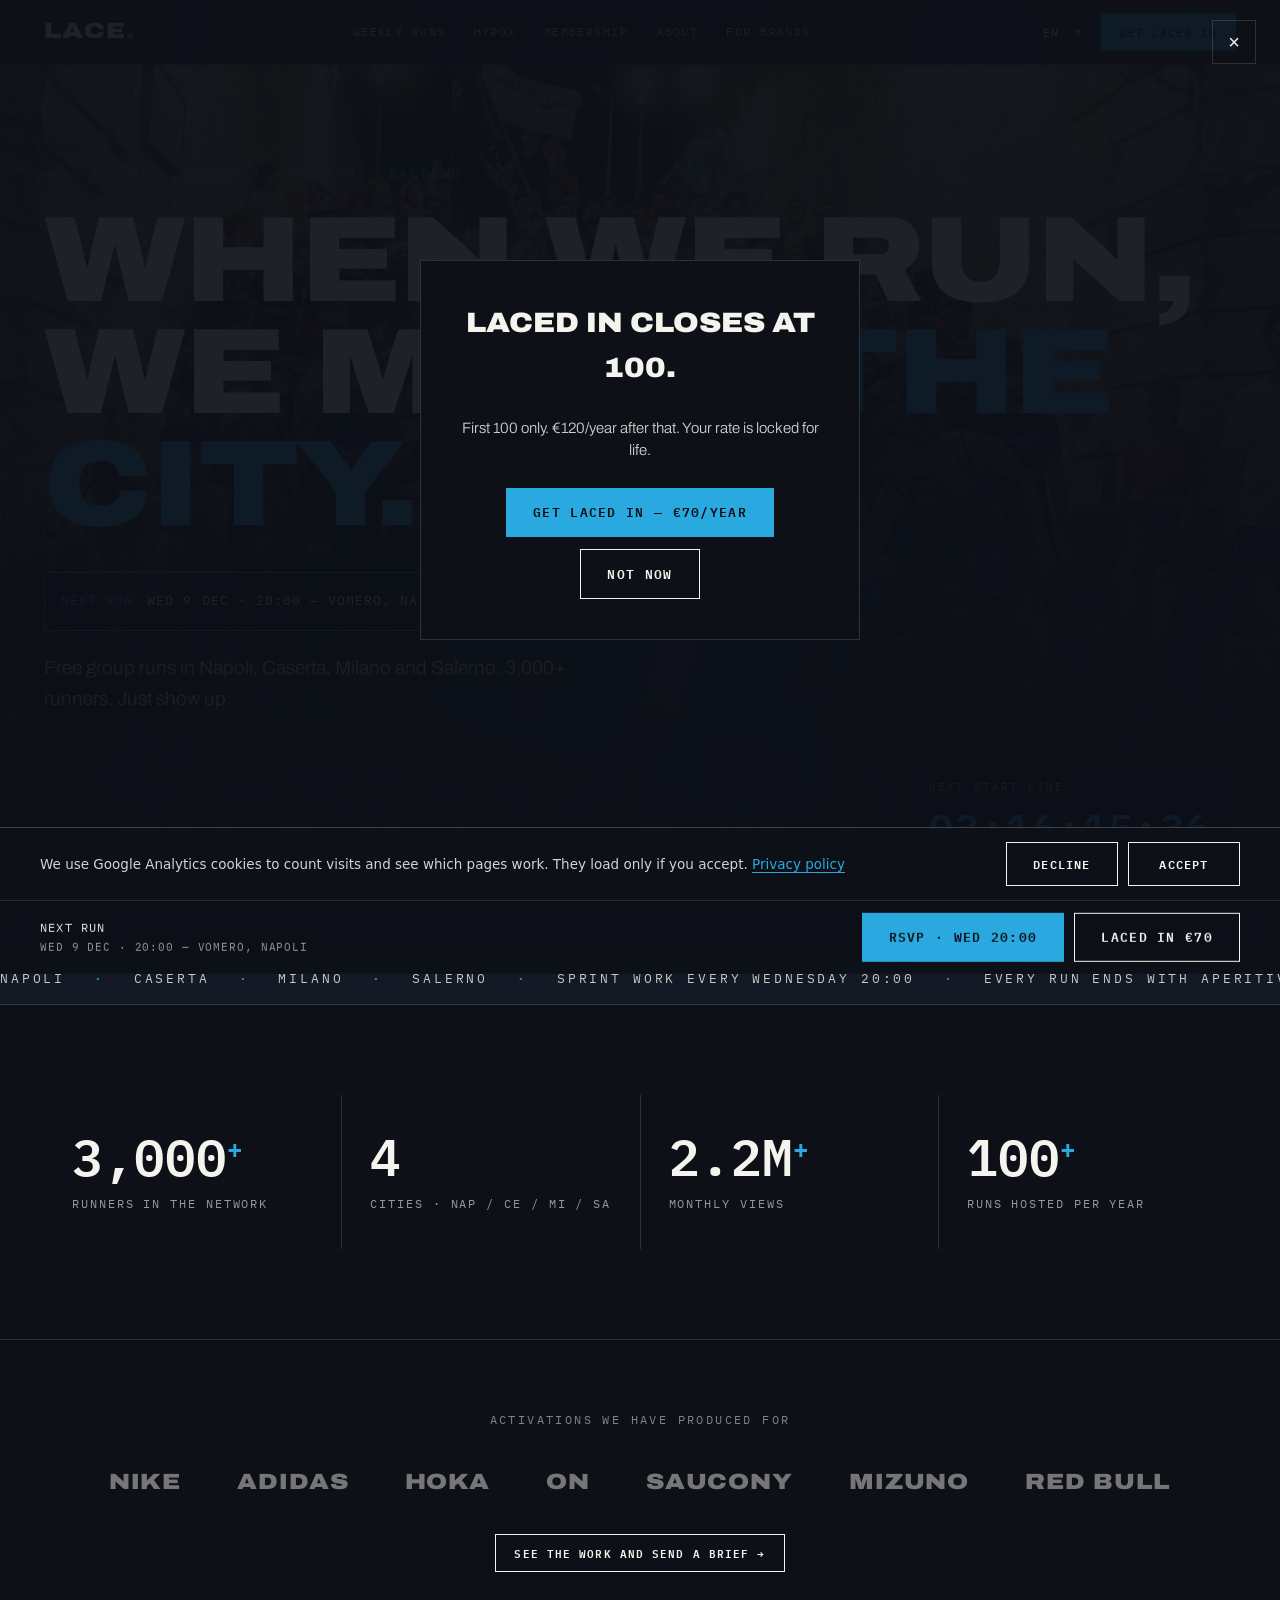
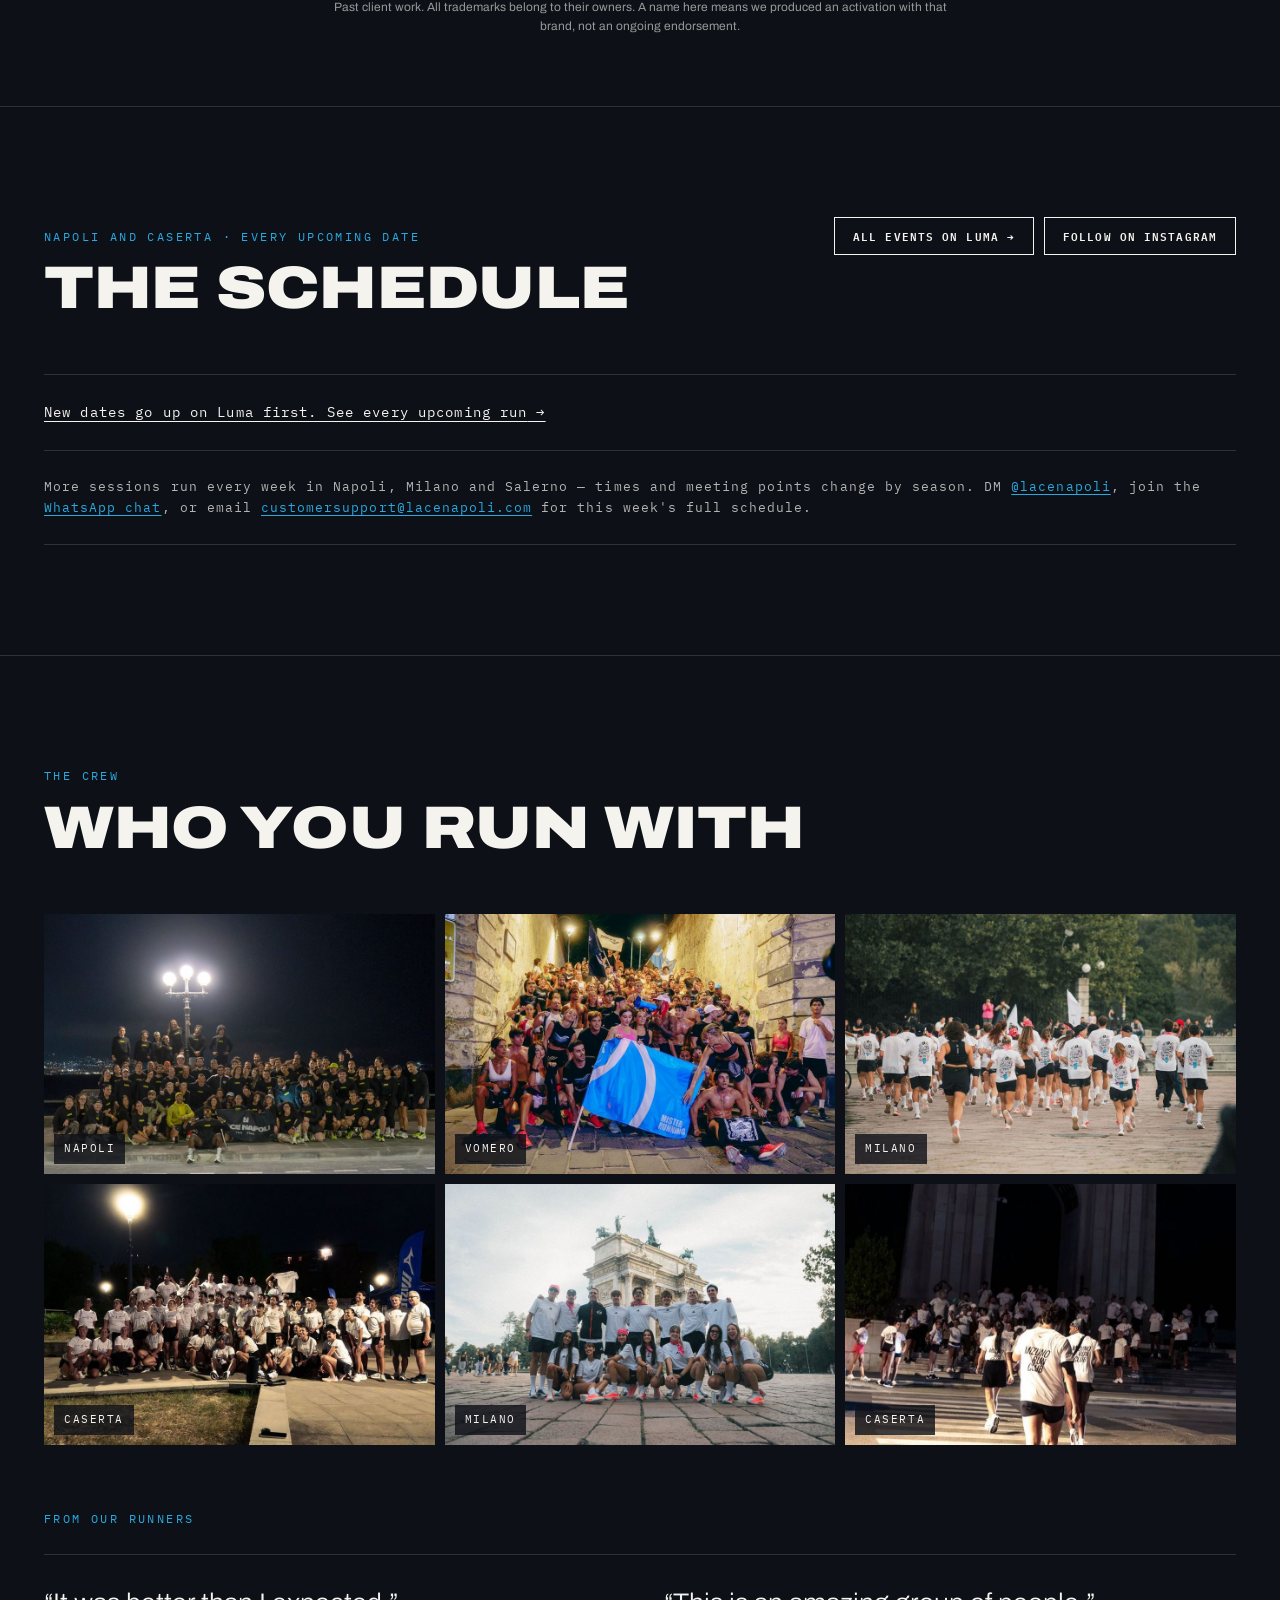
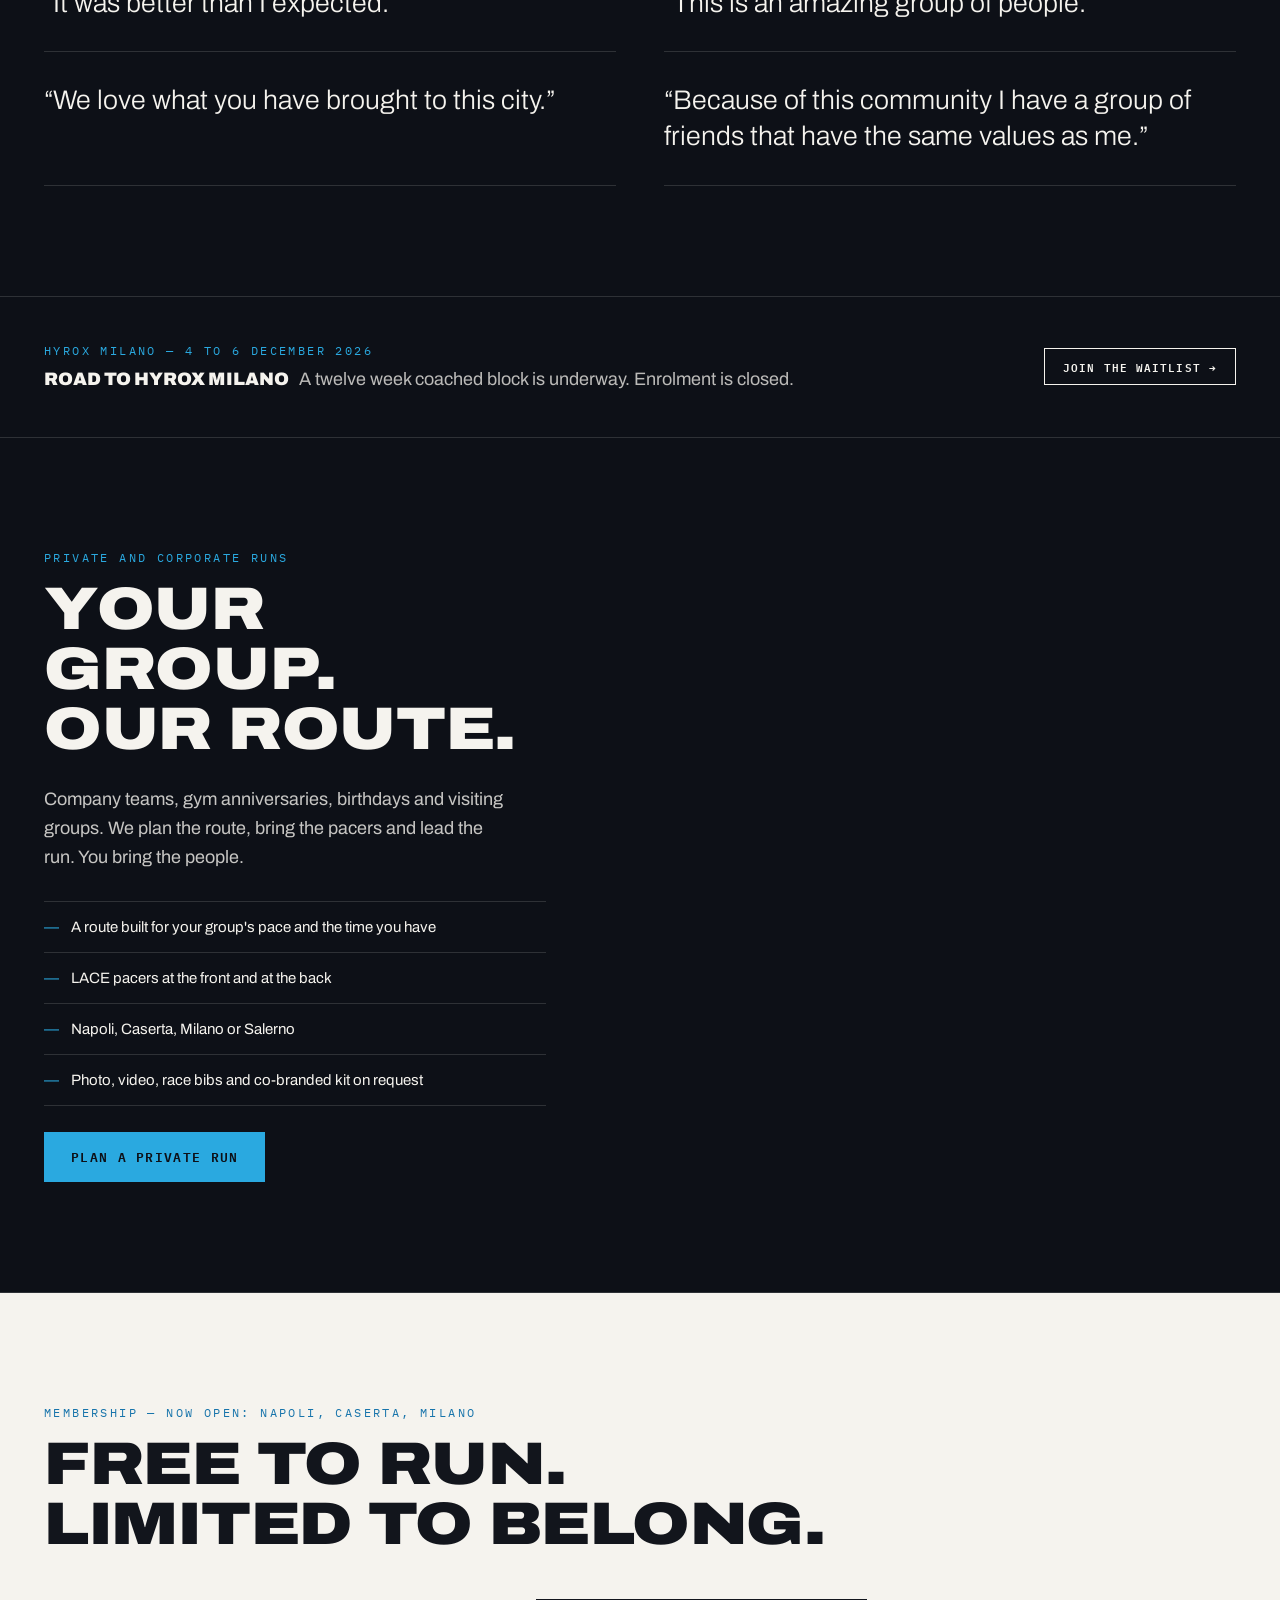
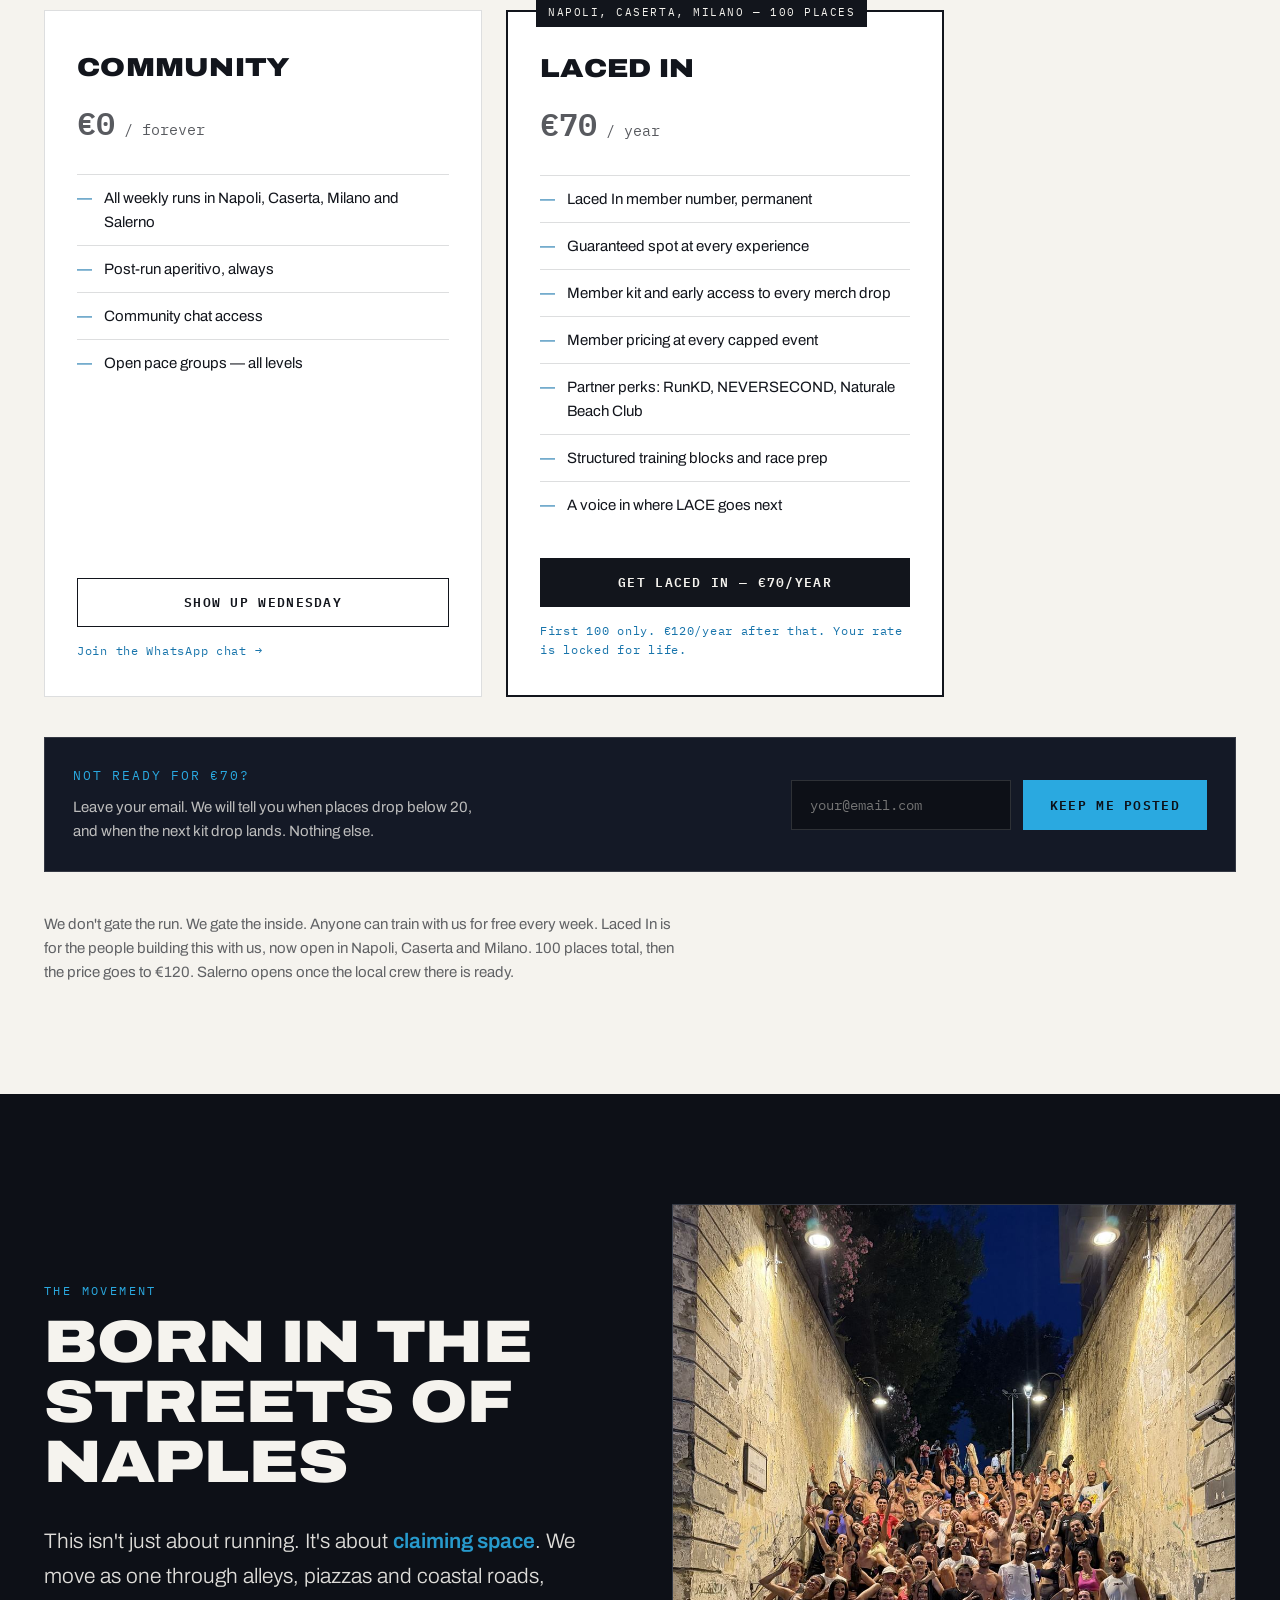
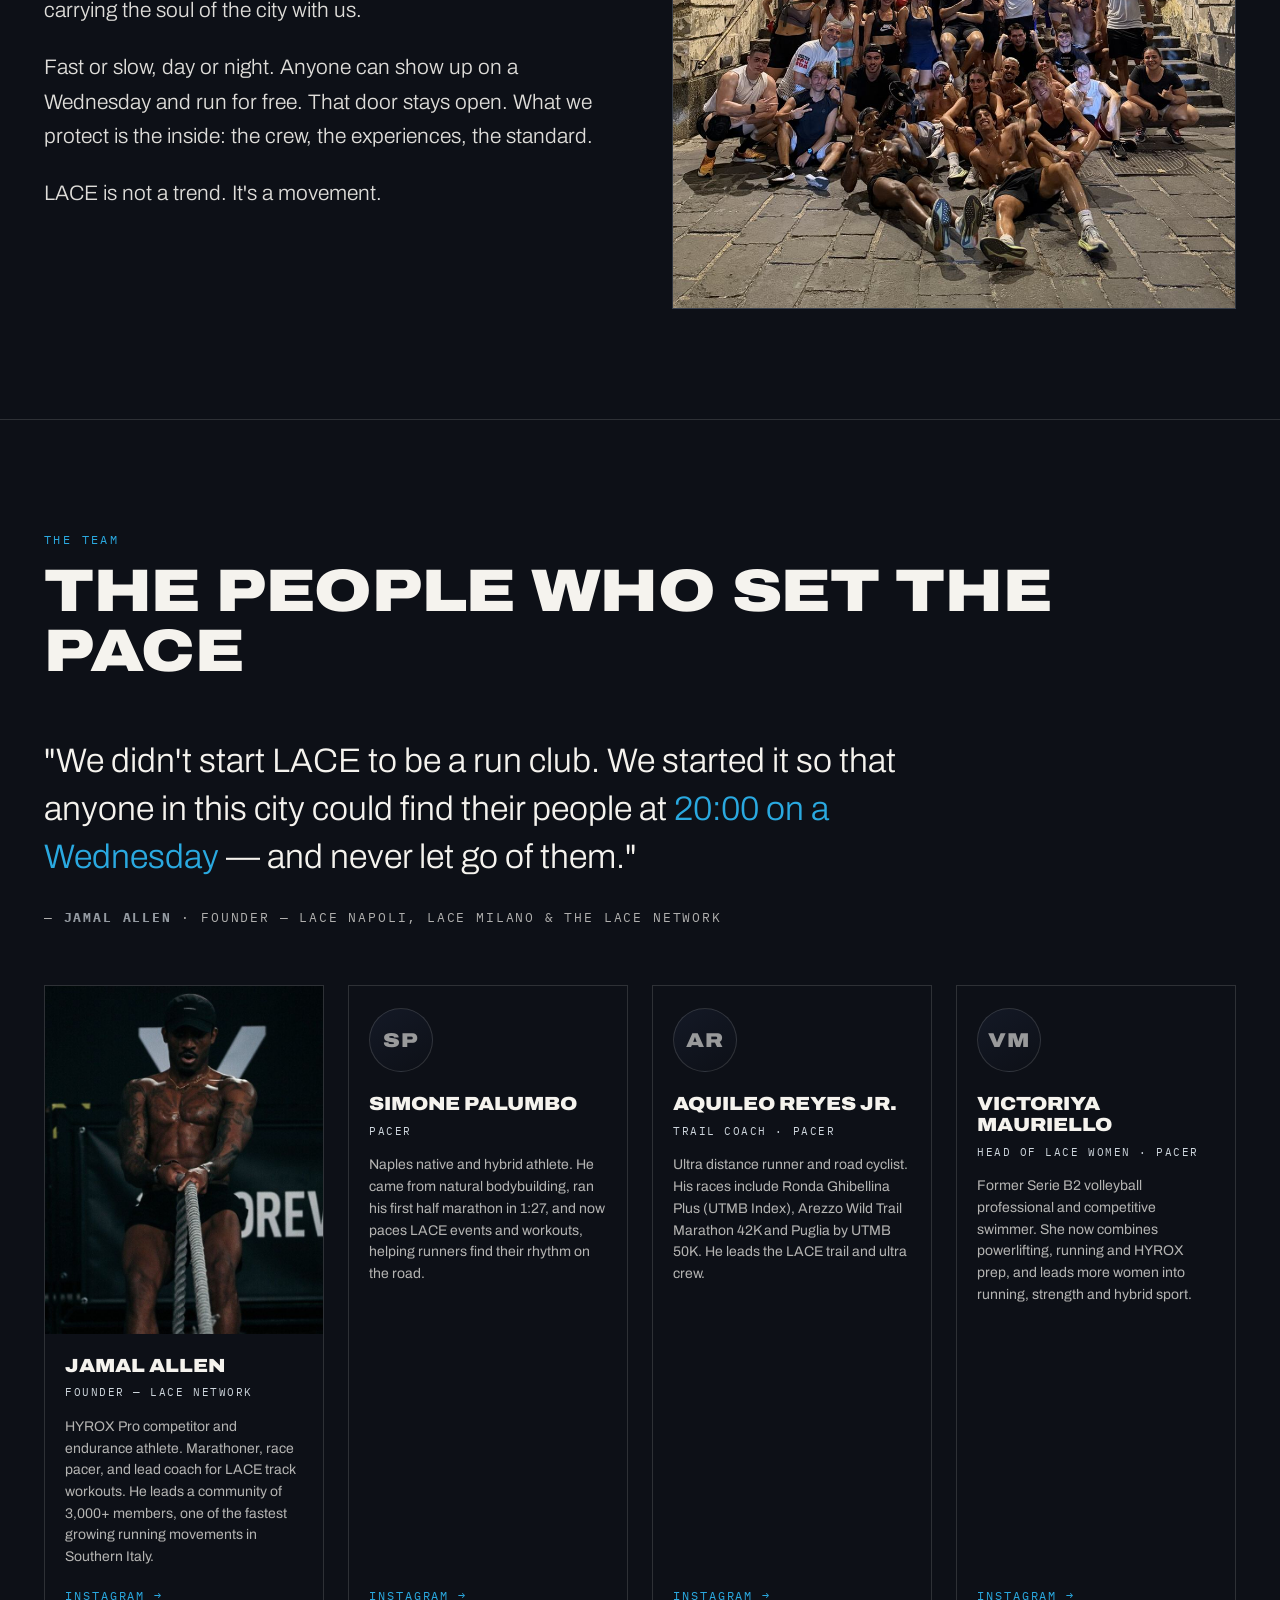
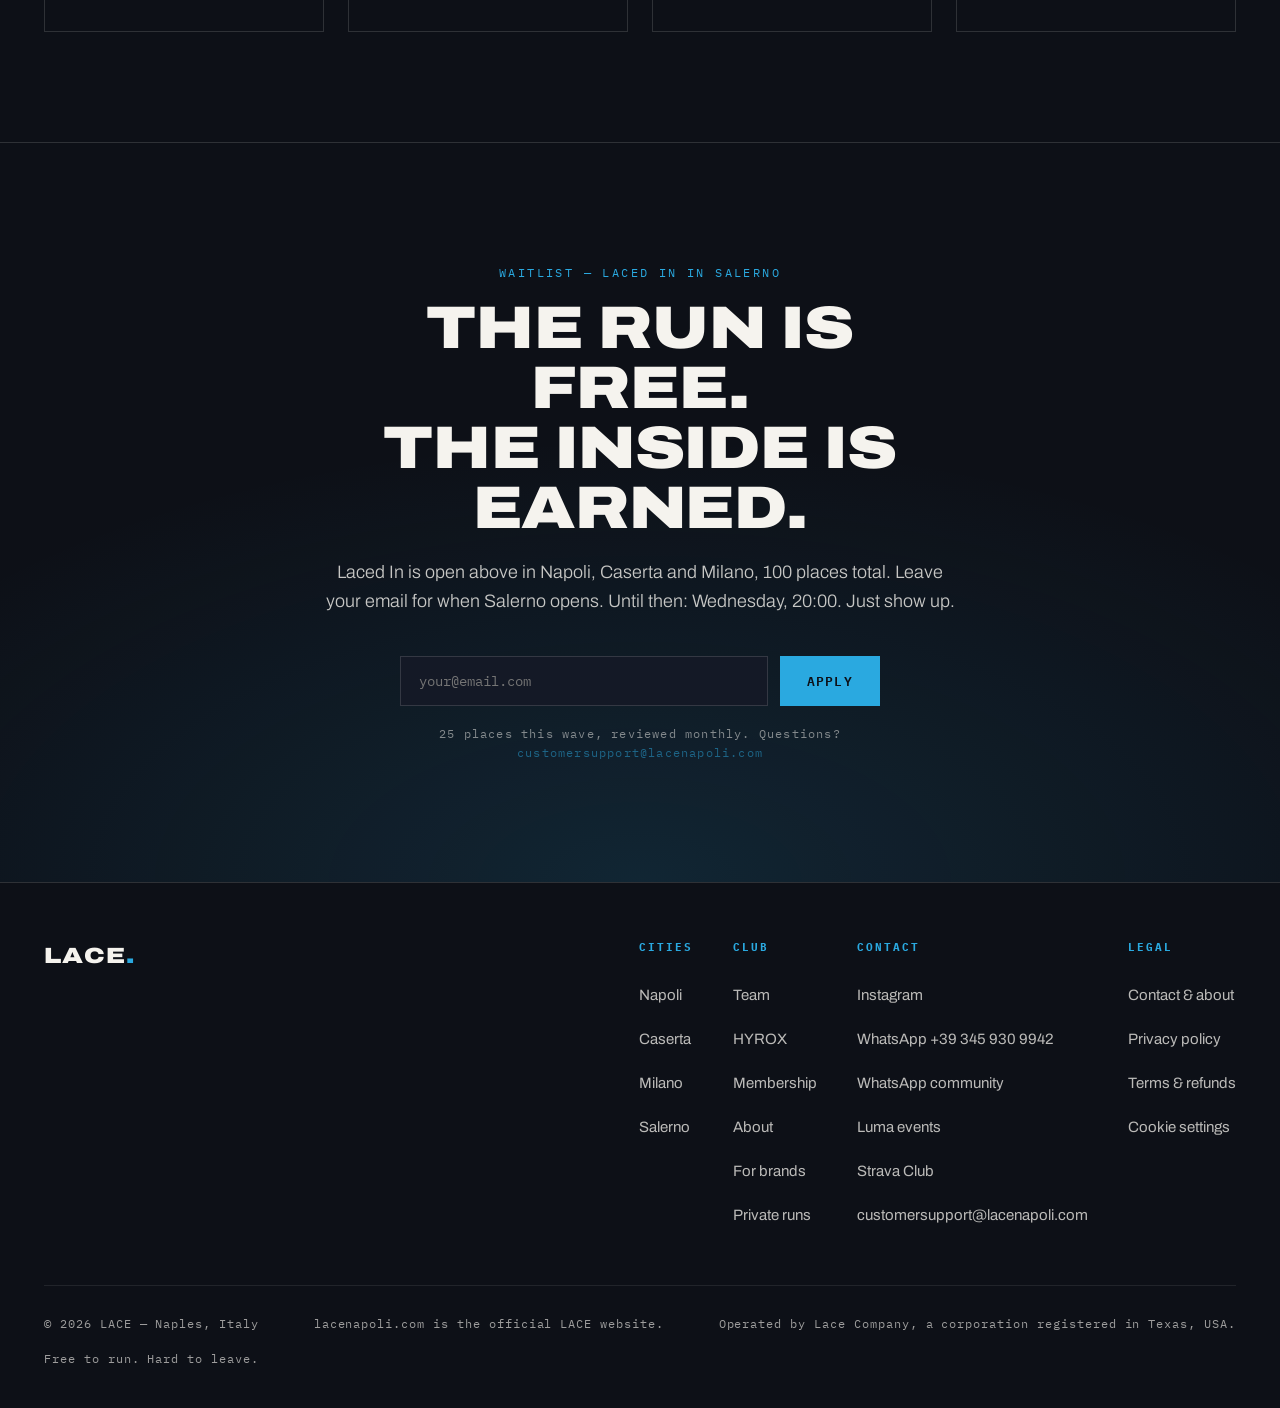
==== commit 889e5b8a: "New homepage hero: crew on the Scarlatti steps Desktop and phone heroes now use the Saucony shoe tes" ====
--- a/index.html
+++ b/index.html
@@ -637,8 +637,8 @@
 <header id="top">
   <div class="hero-bg"></div>
   <picture>
-    <source media="(min-width:900px)" srcset="img/hero-wide.jpg" width="2200" height="880">
-    <img class="hero-video" src="heroposter.jpg" alt="The LACE Napoli crew at night with the LACE Napoli run club flags" fetchpriority="high" width="900" height="1600">
+    <source media="(min-width:900px)" srcset="img/hero-steps.jpg" width="1200" height="800">
+    <img class="hero-video" src="img/hero-steps-m.jpg" alt="The LACE crew filling the Scarlatti steps in Vomero at night after a run" fetchpriority="high" width="450" height="800">
   </picture>
   <div class="hero-overlay"></div>
   <div class="hero-in">
